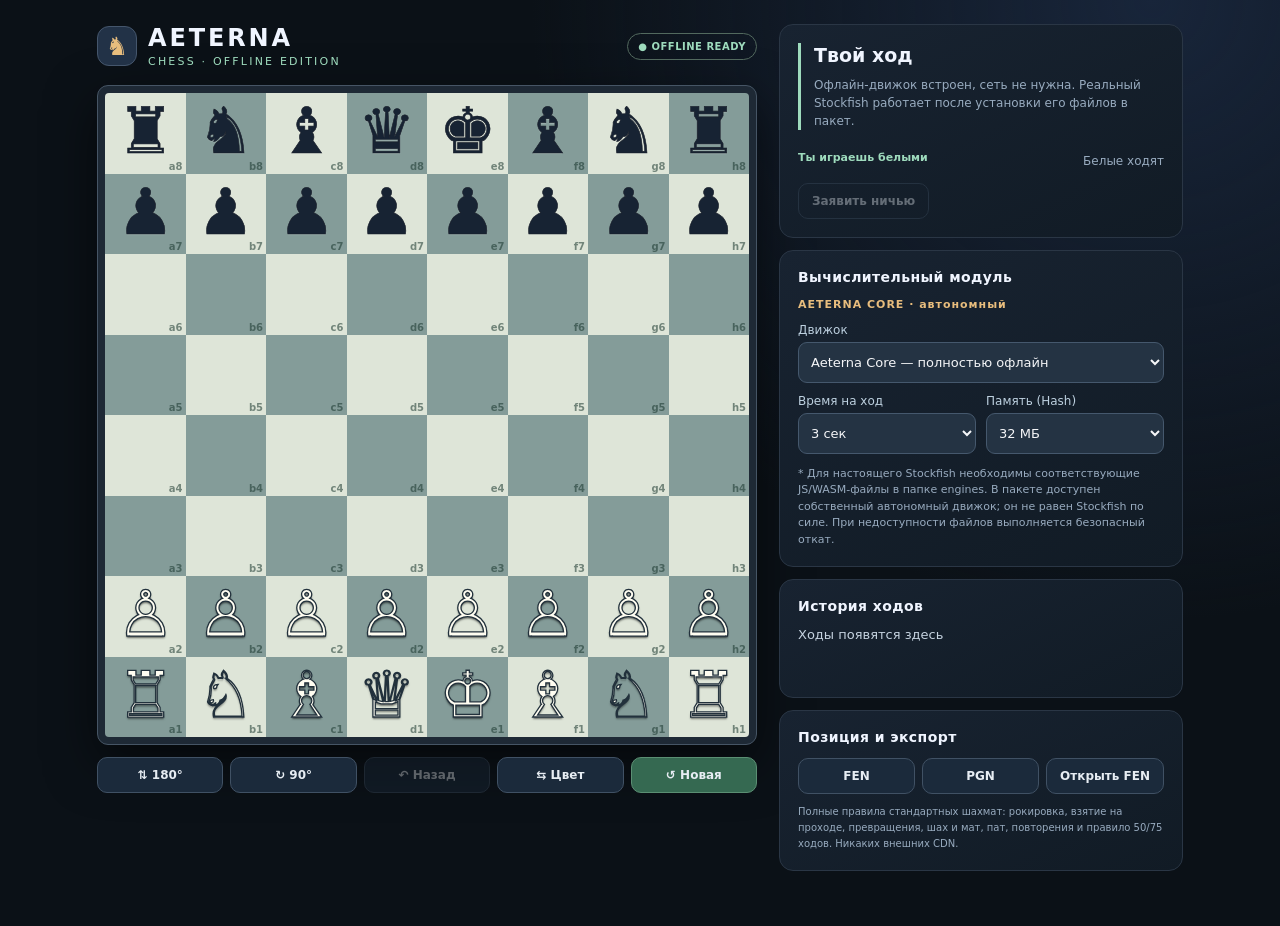
==== chess/index.html @ 008b9100 "Add standalone Aeterna Chess web app for iPhone Safari" ====
<!doctype html><html lang="ru"><head><meta charset="utf-8"><meta name="viewport" content="width=device-width,initial-scale=1,viewport-fit=cover,maximum-scale=1"><meta name="theme-color" content="#0b1117"><title>AETERNA • Offline Chess</title><style>:root{color-scheme:dark;--bg:#0b1117;--panel:#151d27;--line:#2a3645;--text:#f0f5ff;--muted:#98abbf;--accent:#9edbbd;--gold:#e8bd7d}*{box-sizing:border-box}html{background:var(--bg);overscroll-behavior:none}body{font-family:-apple-system,BlinkMacSystemFont,"Segoe UI",Inter,system-ui,sans-serif;margin:0;background:radial-gradient(circle at 90% 0%,#18253a,transparent 42%),var(--bg);min-height:100svh;color:var(--text)}button,select,textarea{font:inherit}button{touch-action:manipulation;cursor:pointer}header{display:flex;align-items:center;justify-content:space-between;gap:16px;margin-bottom:17px}header .brand{display:flex;align-items:center;gap:11px}.logo{width:40px;height:40px;display:grid;place-items:center;background:#223247;border:1px solid #45566c;border-radius:12px;font-size:25px;color:var(--gold)}h1{font-size:24px;letter-spacing:.12em;margin:0;font-weight:850}header p{font-size:11px;letter-spacing:.2em;color:var(--accent);margin:3px 0 0;text-transform:uppercase}.pill{border:1px solid #52695e;color:var(--accent);border-radius:20px;padding:7px 10px;font-size:10px;font-weight:800;letter-spacing:.05em;white-space:nowrap}.layout{max-width:1130px;display:grid;grid-template-columns:minmax(0,660px) minmax(285px,1fr);gap:22px;margin:0 auto;padding:24px 22px 55px}.gameCol{min-width:0}.boardFrame{padding:7px;border:1px solid #465565;background:#1e2935;box-shadow:0 18px 50px #0008;border-radius:11px}.board{display:grid;grid-template-columns:repeat(8,minmax(0,1fr));aspect-ratio:1;width:100%;overflow:hidden;border-radius:4px}.sq{position:relative;min-width:0;min-height:0;border:0;padding:0;display:grid;place-items:center;border-radius:0;cursor:pointer;aspect-ratio:1}.sq.light{background:#dee5d8}.sq.dark{background:#849c99}.sq.last.light{background:#e9d88c}.sq.last.dark{background:#a7a16a}.sq.selected{box-shadow:inset 0 0 0 4px #51ca9d}.sq.check{background:#da6f70}.sq.can-move::before{content:'';position:absolute;width:25%;height:25%;background:#17282160;border-radius:50%;z-index:1}.sq.can-capture::before{content:'';position:absolute;inset:5%;border-radius:50%;box-shadow:inset 0 0 0 6px #ce5d569c;z-index:1}.sq:focus-visible{z-index:3;outline:3px solid #202020;outline-offset:-3px}.piece{font-family:Georgia,'Times New Roman',serif;line-height:1;font-size:clamp(26px,5.7vw,64px);font-weight:normal;transform:translateY(-1px);user-select:none;-webkit-user-select:none;z-index:2}.piece.whitepiece{color:#fffdf1;-webkit-text-stroke:1.3px #22313c;text-shadow:0 2px 2px #0008}.piece.blackpiece{color:#172333;-webkit-text-stroke:.6px #1b202b;text-shadow:0 1px 1px #fff4}.coordinate{position:absolute;bottom:2px;right:3px;font-size:10px;font-weight:750;color:#18352b8c;z-index:3}.toolbar{display:flex;flex-wrap:wrap;gap:7px;margin-top:12px}.button{border:1px solid #405164;border-radius:10px;background:#1b2a3b;color:#e7edf3;padding:10px 13px;font-size:12px;font-weight:700;white-space:nowrap}.button:hover{background:#273a4f}.button:active{transform:scale(.98)}.button:disabled{opacity:.38;cursor:default}.button.primary{background:#356951;border-color:#5b8f73}.button.secondary{background:transparent}.button.warn{border-color:#846a59;color:#ffd6b6}.toolbar .button{flex:1}.sidebar{display:flex;flex-direction:column;gap:12px;min-width:0}.panel{border:1px solid var(--line);border-radius:14px;background:linear-gradient(155deg,#182331,#111b25);padding:18px}.panel h2{font-size:14px;letter-spacing:.03em;margin:0 0 13px}.statusBox{border-left:3px solid var(--accent);padding-left:13px}.status{font-size:19px;font-weight:800;line-height:1.35}.sub{font-size:12px;color:var(--muted);line-height:1.5;margin-top:7px;overflow-wrap:anywhere}.twoline{display:flex;gap:8px;justify-content:space-between;align-items:center;margin-top:15px}.nameBadge{font-size:11px;color:var(--accent);font-weight:750}.label{display:block;font-size:12px;color:#bdd0df;margin:11px 0 5px}select{width:100%;background:#243343;color:#f5f6f8;border:1px solid #45586d;border-radius:9px;padding:11px 8px;font-size:13px}.row{display:grid;grid-template-columns:1fr 1fr;gap:10px}.desc{font-size:11px;color:var(--muted);line-height:1.5;margin:12px 0 0}.history{overflow:auto;max-height:190px;min-height:52px;scrollbar-width:thin;font-size:13px;color:#c6d3e0}.notation{display:grid;grid-template-columns:35px 1fr 1fr;padding:5px 6px;border-bottom:1px solid #ffffff0e;gap:7px}.notation:nth-child(even){background:#ffffff04}.num{color:#8699ae}.subheading{font-size:11px;color:var(--gold);letter-spacing:.09em;font-weight:800;margin:0 0 12px}.fileActions{display:flex;flex-wrap:wrap;gap:7px}.fileActions .button{flex:1}.footnote{margin:10px 0 0;font-size:10px;color:var(--muted);line-height:1.6}.modal[hidden]{display:none!important}.modal{position:fixed;inset:0;z-index:90;background:#050a0ec9;display:grid;place-items:center;padding:20px}.dialog{background:#1b2836;border:1px solid #4e6b80;border-radius:18px;max-width:400px;width:100%;padding:21px;box-shadow:0 20px 100px #0009}.dialog h3{margin:0 0 12px;font-size:18px}.choices{display:grid;grid-template-columns:repeat(4,1fr);gap:9px}.promote{background:#dfe5e1;color:#1d2934;border:0;border-radius:12px;padding:12px 4px;font-size:50px}.dialog textarea{width:100%;height:125px;resize:vertical;border-radius:8px;background:#0d1923;color:#e5f0ef;border:1px solid #506374;padding:10px;font-size:12px}.dialog .button{margin-top:8px}@media(max-width:800px){.layout{display:block;padding:13px max(8px,env(safe-area-inset-right)) 40px}.boardFrame{padding:4px}.sidebar{margin-top:16px}header{padding:6px 4px 0}.piece{font-size:clamp(26px,10vw,56px)}h1{font-size:22px}.panel{padding:15px}.toolbar .button{padding:10px 8px}.coordinate{font-size:8px}.pill{font-size:9px;padding:6px 7px}}@media(max-width:350px){.piece{font-size:34px}.button{font-size:11px}.pill{display:none}}
</style></head><body><main class="layout"><section class="gameCol"><header><div class="brand"><div class="logo">♞</div><div><h1>AETERNA</h1><p>CHESS · OFFLINE EDITION</p></div></div><div class="pill">● OFFLINE READY</div></header><div class="boardFrame"><div id="board" class="board" role="grid" aria-label="Шахматная доска"></div></div><div class="toolbar"><button id="turn" class="button" title="Повернуть на 180°">⇅ 180°</button><button id="turn90" class="button" title="Повернуть на 90°">↻ 90°</button><button id="undo" class="button">↶ Назад</button><button id="switch" class="button">⇆ Цвет</button><button id="newGame" class="button primary">↺ Новая</button></div></section><aside class="sidebar"><div class="panel"><div class="statusBox"><div id="status" class="status">Инициализация…</div><div id="details" class="sub">Подготовка движка</div></div><div class="twoline"><span id="youLabel" class="nameBadge">Ты играешь белыми</span><span id="turnLabel" class="sub">Белые ходят</span></div><div style="margin-top:13px"><button id="claim" class="button secondary" disabled>Заявить ничью</button></div></div><div class="panel"><h2>Вычислительный модуль</h2><div id="engineState" class="subheading">AETERNA CORE · автономный</div><label class="label" for="engineMode">Движок</label><select id="engineMode"><option value="core">Aeterna Core — полностью офлайн</option><option value="lite">Stockfish 19 Lite — локальные файлы*</option><option value="full">Stockfish 19 Full NNUE — файлы*</option></select><div class="row"><div><label class="label" for="time">Время на ход</label><select id="time"><option value="500">0,5 сек</option><option value="1500">1,5 сек</option><option value="3000" selected>3 сек</option><option value="10000">10 сек</option><option value="30000">30 сек</option><option value="60000">60 сек</option><option value="120000">120 сек</option></select></div><div><label class="label" for="hash">Память (Hash)</label><select id="hash"><option value="8">8 МБ</option><option value="16">16 МБ</option><option value="32" selected>32 МБ</option><option value="64">64 МБ</option><option value="128">128 МБ</option></select></div></div><p class="desc">* Для настоящего Stockfish необходимы соответствующие JS/WASM-файлы в папке engines. В пакете доступен собственный автономный движок; он не равен Stockfish по силе. При недоступности файлов выполняется безопасный откат.</p></div><div class="panel"><h2>История ходов</h2><div class="history" id="history" aria-live="polite">Ходы появятся здесь</div></div><div class="panel"><h2>Позиция и экспорт</h2><div class="fileActions"><button id="fenBtn" class="button">FEN</button><button id="pgnBtn" class="button">PGN</button><button id="importFen" class="button">Открыть FEN</button></div><p class="footnote">Полные правила стандартных шахмат: рокировка, взятие на проходе, превращения, шах и мат, пат, повторения и правило 50/75 ходов. Никаких внешних CDN.</p></div></aside></main><div id="promotionModal" class="modal" hidden><div class="dialog"><h3>Превращение пешки</h3><div class="choices" id="promotionChoices"></div></div></div><div id="exportModal" class="modal" hidden><div class="dialog"><h3 id="exportTitle">Экспорт</h3><textarea id="exportText" spellcheck="false"></textarea><div class="fileActions"><button id="copyBtn" class="button primary">Скопировать</button><button id="exportClose" class="button">Закрыть</button></div></div></div><script>/* Aeterna Chess — self-contained standard chess rules (0x88 board).
 * Original application code. All square indices and UCI moves are deterministic.
 */
function ChessCoreFactory(){
'use strict';
const files='abcdefgh',back='rnbqkbnr';
const dirs={n:[-33,-31,-18,-14,14,18,31,33],b:[-17,-15,15,17],r:[-16,-1,1,16],q:[-17,-16,-15,-1,1,15,16,17],k:[-17,-16,-15,-1,1,15,16,17]};
const valid=i=>i>=0&&i<128&&!(i&0x88);
const side=p=>!p||p==='.'?0:p===p.toUpperCase()?1:-1;
const square=i=>files[i&7]+(8-(i>>4));
const index=x=>!x||x==='-'?-1:files.indexOf(x[0])+(8-Number(x[1]))*16;
const moveUci=m=>square(m[0])+square(m[1])+(m[2]||'');
function initial(){let b=Array(128).fill('.');for(let i=0;i<8;i++){b[i]=back[i];b[16+i]='p';b[96+i]='P';b[112+i]=back[i].toUpperCase();}return{b,t:1,c:15,ep:-1,half:0,full:1};}
function fromFen(fen){const words=fen.trim().split(/\s+/);if(words.length<4)throw Error('Неполная FEN');const rows=words[0].split('/');if(rows.length!==8)throw Error('FEN: нужно 8 горизонталей');const b=Array(128).fill('.');for(let r=0;r<8;r++){let f=0;for(const ch of rows[r]){if(/^[1-8]$/.test(ch))f+=Number(ch);else if(/^[prnbqkPRNBQK]$/.test(ch)&&f<8)b[r*16+f++]=ch;else throw Error('Некорректная FEN');}if(f!==8)throw Error('Неверная ширина строки FEN');}if(b.filter(p=>p==='K').length!==1||b.filter(p=>p==='k').length!==1)throw Error('FEN: требуется по одному королю');let c=0;if(words[2].includes('K'))c|=1;if(words[2].includes('Q'))c|=2;if(words[2].includes('k'))c|=4;if(words[2].includes('q'))c|=8;const ep=index(words[3]);if(words[3]!=='-'&&!valid(ep))throw Error('FEN: поле взятия на проходе');return{b,t:words[1]==='w'?1:words[1]==='b'?-1:(()=>{throw Error('FEN: цвет хода')})(),c,ep,half:Number(words[4]||0),full:Number(words[5]||1)};}
function fen(s){let a=[];for(let r=0;r<8;r++){let row='',n=0;for(let f=0;f<8;f++){let p=s.b[r*16+f];if(p==='.')n++;else{if(n)row+=n;n=0;row+=p;}}if(n)row+=n;a.push(row);}return a.join('/')+' '+(s.t===1?'w':'b')+' '+((s.c&1?'K':'')+(s.c&2?'Q':'')+(s.c&4?'k':'')+(s.c&8?'q':'')||'-')+' '+(s.ep===-1?'-':square(s.ep))+' '+s.half+' '+s.full;}
function attacked(s,t,by){if(!valid(t))return false;for(let f=0;f<128;f++){if(!valid(f)||side(s.b[f])!==by)continue;const p=s.b[f].toLowerCase();if(p==='p'){if(t===f-16*by-1||t===f-16*by+1)return true;continue;}for(const d of dirs[p])for(let x=f+d;valid(x);x+=d){if(x===t)return true;if(s.b[x]!=='.'||p==='n'||p==='k')break;}}return false;}
function inCheck(s,c=s.t){return attacked(s,s.b.indexOf(c===1?'K':'k'),-c);}
function apply(s,m){const [f,t,prom,flag]=m,b=s.b.slice(),p=b[f],victim=b[t];let c=s.c;b[f]='.';b[t]=prom?(s.t===1?prom.toUpperCase():prom):p;if(flag==='ep')b[t+16*s.t]='.';if(flag==='castle'){const rf=t>f?f+3:f-4,rt=t>f?f+1:f-1;b[rt]=b[rf];b[rf]='.';}if(p==='K')c&=~3;if(p==='k')c&=~12;const rights={119:1,112:2,7:4,0:8};if(p.toLowerCase()==='r')c&=~(rights[f]||0);if(victim.toLowerCase()==='r')c&=~(rights[t]||0);return{b,t:-s.t,c,ep:p.toLowerCase()==='p'&&Math.abs(t-f)===32?(t+f)/2:-1,half:p.toLowerCase()==='p'||victim!=='.'||flag==='ep'?0:s.half+1,full:s.full+(s.t===-1?1:0)};}
function pseudo(s,tacticalOnly=false){let a=[];for(let f=0;f<128;f++){if(!valid(f)||side(s.b[f])!==s.t)continue;const p=s.b[f].toLowerCase();const add=(t,flag='')=>{if(s.b[t].toLowerCase()==='k')return;if(p==='p'&&(t>>4===0||t>>4===7)){for(const pro of ['q','r','b','n'])a.push([f,t,pro,flag]);}else a.push([f,t,'',flag]);};if(p==='p'){let t=f-16*s.t;if(valid(t)&&s.b[t]==='.'){if(!tacticalOnly||t>>4===0||t>>4===7)add(t);let u=t-16*s.t;if(!tacticalOnly&&(f>>4)===(s.t===1?6:1)&&s.b[u]==='.')add(u);}for(let d of [-1,1]){let u=t+d;if(!valid(u))continue;if(side(s.b[u])===-s.t)add(u);else if(u===s.ep&&s.b[u]==='.'&&s.b[u+16*s.t]===(s.t===1?'p':'P'))add(u,'ep');}}else{for(const d of dirs[p])for(let t=f+d;valid(t);t+=d){if(side(s.b[t])===s.t)break;if(!tacticalOnly||s.b[t]!=='.')add(t);if(s.b[t]!=='.'||p==='n'||p==='k')break;}if(!tacticalOnly&&p==='k'){let home=s.t===1?116:4,rook=s.t===1?'R':'r',bits=s.t===1?[1,2]:[4,8];if(f===home&&!inCheck(s)){if((s.c&bits[0])&&s.b[f+3]===rook&&s.b[f+1]==='.'&&s.b[f+2]==='.'&&!attacked(s,f+1,-s.t)&&!attacked(s,f+2,-s.t))add(f+2,'castle');if((s.c&bits[1])&&s.b[f-4]===rook&&s.b[f-1]==='.'&&s.b[f-2]==='.'&&s.b[f-3]==='.'&&!attacked(s,f-1,-s.t)&&!attacked(s,f-2,-s.t))add(f-2,'castle');}}}}return a;}
function legal(s,tacticalOnly=false){return pseudo(s,tacticalOnly).filter(m=>!inCheck(apply(s,m),s.t));}
function san(s,m){const[f,t,prom,flag]=m,p=s.b[f].toUpperCase(),capture=s.b[t]!=='.'||flag==='ep';let str='';if(flag==='castle')str=t>f?'O-O':'O-O-O';else{if(p!=='P'){str=p;const other=legal(s).filter(x=>x[0]!==f&&x[1]===t&&s.b[x[0]]===s.b[f]);if(other.length)str+=!other.some(x=>(x[0]&7)===(f&7))?square(f)[0]:!other.some(x=>(x[0]>>4)===(f>>4))?square(f)[1]:square(f);}else if(capture)str=square(f)[0];str+=(capture?'x':'')+square(t)+(prom?'='+prom.toUpperCase():'');}const ns=apply(s,m);return str+(inCheck(ns)?legal(ns).length?'+':'#':'');}
// Repetition equality: en passant matters only when a legal capture is possible.
function key(s){let ep='-';if(valid(s.ep)){const origin=s.ep+16*s.t;for(const delta of [-1,1]){let f=origin+delta;if(valid(f)&&s.b[f]===(s.t===1?'P':'p')){let m=[f,s.ep,'','ep'];if(!inCheck(apply(s,m),s.t)){ep=square(s.ep);break;}}}}return s.b.join('')+'|'+s.t+'|'+s.c+'|'+ep;}
function dead(s){const non=[];for(let i=0;i<128;i++){if(!valid(i))continue;let p=s.b[i];if(p!=='.'&&p.toLowerCase()!=='k')non.push([p.toLowerCase(),i]);}if(non.length===0)return true;if(non.length===1&&('bn').includes(non[0][0]))return true;return non.length>0&&non.every(x=>x[0]==='b')&&non.every(x=>((x[1]&7)+(x[1]>>4))%2===((non[0][1]&7)+(non[0][1]>>4))%2);}
function outcome(s,history){let moves=legal(s);if(!moves.length)return{finished:true,reason:inCheck(s)?'checkmate':'stalemate',winner:inCheck(s)?-s.t:0};if(dead(s))return{finished:true,reason:'dead',winner:0};if(s.half>=150)return{finished:true,reason:'75move',winner:0};let count=0,st=key(s);for(const h of history||[s])if(key(h)===st)count++;if(count>=5)return{finished:true,reason:'fivefold',winner:0};return{finished:false,claim50:s.half>=100,claim3:count>=3};}
return{valid,side,square,index,moveUci,initial,fromFen,fen,attacked,inCheck,apply,pseudo,legal,san,key,dead,outcome};
}

/* Aeterna Core — independent offline fallback engine. It is NOT Stockfish.
 * Iterative deepening, PVS alpha-beta, transposition cache, MVV/LVA, history, killers,
 * null-move pruning, quiescence, tapered piece-square scoring, repetition draw detection.
 */
function SearchFactory(C){
'use strict';
const VAL={p:100,n:325,b:335,r:510,q:995,k:0};
const PS={
 p:[0,0,0,0,0,0,0,0,12,18,20,-7,-7,20,18,12,8,1,-5,6,6,-5,1,8,0,0,0,20,20,0,0,0,3,4,12,24,24,12,4,3,6,12,16,24,24,16,12,6,18,26,30,34,34,30,26,18,0,0,0,0,0,0,0,0],
 n:[-55,-40,-25,-25,-25,-25,-40,-55,-35,-15,0,0,0,0,-15,-35,-30,0,12,16,16,12,0,-30,-25,4,18,25,25,18,4,-25,-25,4,18,25,25,18,4,-25,-30,0,12,16,16,12,0,-30,-40,-15,0,0,0,0,-15,-40,-55,-40,-25,-25,-25,-25,-40,-55],
 b:[-25,-15,-15,-15,-15,-15,-15,-25,-15,5,0,0,0,0,5,-15,-15,0,8,14,14,8,0,-15,-15,5,10,15,15,10,5,-15,-15,3,10,15,15,10,3,-15,-15,4,10,12,12,10,4,-15,-15,8,2,0,0,2,8,-15,-25,-15,-15,-15,-15,-15,-15,-25],
 r:[0,0,0,4,4,0,0,0,-5,0,0,0,0,0,0,-5,-5,0,0,0,0,0,0,-5,-5,0,0,0,0,0,0,-5,-5,0,0,0,0,0,0,-5,-5,0,0,0,0,0,0,-5,10,15,15,15,15,15,15,10,0,0,0,5,5,0,0,0],
 q:[-25,-15,-15,-7,-7,-15,-15,-25,-15,0,0,0,0,0,0,-15,-15,0,5,5,5,5,0,-15,-7,0,5,7,7,5,0,-7,-5,0,5,7,7,5,0,-5,-15,5,5,5,5,5,0,-15,-15,0,5,0,0,0,0,-15,-25,-15,-15,-7,-7,-15,-15,-25],
 k:[20,30,10,0,0,10,30,20,20,20,0,0,0,0,20,20,-10,-20,-20,-20,-20,-20,-20,-10,-20,-30,-30,-40,-40,-30,-30,-20,-30,-40,-40,-50,-50,-40,-40,-30,-30,-40,-40,-50,-50,-40,-40,-30,-30,-40,-40,-50,-50,-40,-40,-30,-30,-40,-40,-50,-50,-40,-40,-30]};
const MAX=32000,MATE=30000;
const tt=new Map(),killers=Array.from({length:100},()=>['','']),hist=new Map();
let limitMs=2000,start=0,nodes=0,stopped=false,hashMax=32768,stopSignal=()=>false,rootBest=null;
const now=()=>performance.now();
function evalPos(s){let val=0,whiteB=0,blackB=0,allP=0,pieces=[];for(let i=0;i<128;i++){if(!C.valid(i))continue;let p=s.b[i];if(p==='. '||p==='.')continue;const type=p.toLowerCase(),sign=C.side(p),rr=i>>4,ff=i&7;const index=(sign===1?rr:7-rr)*8+ff;const v=VAL[type]+PS[type][index];val+=sign*v;if(type==='b'){if(sign===1)whiteB++;else blackB++;}if(type==='p')allP++;pieces.push([type,sign,rr,ff]);}if(whiteB>=2)val+=35;if(blackB>=2)val-=35;
// Endgame king centralization as major material vanishes.
if(pieces.filter(x=>x[0]==='q').length===0){for(let i=0;i<128;i++){if(!C.valid(i))continue;const p=s.b[i];if(p.toLowerCase()==='k'){const sign=C.side(p),r=i>>4,f=i&7;val+=sign*(30-Math.abs(r-3.5)*9-Math.abs(f-3.5)*9);}}}
return s.t*val+10;}
function ttKey(s){return C.key(s);}
function checkTime(){nodes++;if((nodes&255)===0&&(stopped||stopSignal()||now()-start>limitMs))throw new Error('TIME');}
function order(s,m,ttMove,ply){let piece=s.b[m[0]],victim=s.b[m[1]];const uci=C.moveUci(m);if(uci===ttMove)return 4000000;if(m[3]==='ep')victim='p';if(victim!=='.')return 2000000+10*(VAL[victim.toLowerCase()]||100)-VAL[piece.toLowerCase()];if(m[2])return 1900000+VAL[m[2]];if(killers[ply]&&killers[ply][0]===uci)return 900000;if(killers[ply]&&killers[ply][1]===uci)return 850000;return hist.get(piece+uci)||0;}
function quiesce(s,alpha,beta,ply,seen){checkTime();if(ply>55)return evalPos(s);let inC=C.inCheck(s),stand=evalPos(s);if(!inC){if(stand>=beta)return beta;if(stand>alpha)alpha=stand;}
if(s.half>=100)return 0;const ls=C.legal(s,!inC);if(inC&&!ls.length)return -MATE+ply;
ls.sort((a,b)=>order(s,b,'',ply)-order(s,a,'',ply));let count=0;for(const m of ls){if(!inC&&s.b[m[1]]==='.'&&!m[2]&&m[3]!=='ep')continue;if(!inC&&stand+VAL[s.b[m[1]].toLowerCase()] + 240<alpha&&!m[2])continue;const ns=C.apply(s,m);const key=ttKey(ns);if(seen.has(key))continue;seen.add(key);let v=-quiesce(ns,-beta,-alpha,ply+1,seen);seen.delete(key);count++;if(v>=beta)return beta;if(v>alpha)alpha=v;}return alpha;}
function negamax(s,depth,alpha,beta,ply,allowNull,seen){checkTime();if(ply>=62)return evalPos(s);if(s.half>=100)return 0;const key=ttKey(s);if(ply>0&&seen.has(key))return 0;const check=C.inCheck(s);if(depth<=0&&!check)return quiesce(s,alpha,beta,ply,seen);if(depth<=0&&check)depth=1;
const origAlpha=alpha,ent=tt.get(key);if(ent&&ent.depth>=depth&&ply!==0){const v=ent.score;if(ent.flag===0||ent.flag===1&&v>=beta||ent.flag===-1&&v<=alpha)return v;}
if(allowNull&&depth>=3&&!check&&ply>0){const mat=s.b.some(p=>C.side(p)===s.t&&'QRBNqrbn'.includes(p));if(mat){const nul={b:s.b,t:-s.t,c:s.c,ep:-1,half:s.half+1,full:s.full};const score=-negamax(nul,depth-1-2,-beta,-beta+1,ply+1,false,seen);if(score>=beta)return score;}}
let moves=C.legal(s);if(!moves.length)return check?-MATE+ply:0;const hashMove=ent?.best||'';moves.sort((a,b)=>order(s,b,hashMove,ply)-order(s,a,hashMove,ply));let best=-MAX,bestMove='',i=0;seen.add(key);for(const m of moves){i++;const next=C.apply(s,m),a=alpha,uci=C.moveUci(m);let score;
if(i===1)score=-negamax(next,depth-1,-beta,-alpha,ply+1,true,seen);
else{
let red=depth>=4&&i>4&&!check&&!m[2]&&s.b[m[1]]==='.'?1:0;
score=-negamax(next,depth-1-red,-alpha-1,-alpha,ply+1,true,seen);
if(score>alpha&&red)score=-negamax(next,depth-1,-alpha-1,-alpha,ply+1,true,seen);
if(score>alpha&&score<beta)score=-negamax(next,depth-1,-beta,-alpha,ply+1,true,seen);
}
if(score>best){best=score;bestMove=uci;}if(score>alpha)alpha=score;if(alpha>=beta){if(s.b[m[1]]==='.'&&m[3]!=='ep'){const k=killers[ply];if(k&&k[0]!==uci){k[1]=k[0];k[0]=uci;}const h=s.b[m[0]]+uci;hist.set(h,(hist.get(h)||0)+depth*depth);}break;}}
seen.delete(key);if(tt.size>=hashMax){tt.clear();}tt.set(key,{depth,score:best,flag:best<=origAlpha?-1:best>=beta?1:0,best:bestMove});return best;
}
function search(s,budget,info,shouldStop=()=>false){limitMs=Math.max(100,Math.min(120000,Number(budget)||2000));start=now();nodes=0;stopped=false;stopSignal=shouldStop;rootBest=null;const rootMoves=C.legal(s);if(!rootMoves.length)return{move:null,score:0,depth:0,nodes:0};if(rootMoves.length===1)return{move:C.moveUci(rootMoves[0]),score:0,depth:1,nodes:0};let best=C.moveUci(rootMoves[0]),bestScore=0,completedDepth=0;const seen=new Set();for(let d=1;d<=35;d++){let ordered=rootMoves.slice();ordered.sort((a,b)=>order(s,b,best,0)-order(s,a,best,0));let cur=-MAX,curBest=best,completed=true;
try{let a=-MAX;for(const m of ordered){checkTime();const ns=C.apply(s,m);const value=-negamax(ns,d-1,-MAX,-a,1,true,seen);if(value>cur){cur=value;curBest=C.moveUci(m);}if(value>a)a=value;}}catch(e){if(e.message==='TIME')completed=false;else throw e;}
if(!completed)break;best=curBest;bestScore=cur;completedDepth=d;const elapsed=Math.max(1,now()-start);info?.({depth:d,nodes,elapsed,score:bestScore,move:best,nps:Math.floor(nodes*1000/elapsed)});if(Math.abs(cur)>MATE-200)break;if(elapsed>limitMs*.52&&d>=2)break;
}
return{move:best,score:bestScore,depth:completedDepth,nodes,elapsed:now()-start};}
function configureHash(mb){hashMax=Math.max(2048,Math.min(250000,Math.round(Number(mb)*1024)));tt.clear();}
function stop(){stopped=true;}
return{search,configureHash,stop};
}

(function(){
'use strict';
const $=id=>document.getElementById(id),C=ChessCoreFactory();
const symbols={K:'♔',Q:'♕',R:'♖',B:'♗',N:'♘',P:'♙',k:'♚',q:'♛',r:'♜',b:'♝',n:'♞',p:'♟'};
const labels={k:'король',q:'ферзь',r:'ладья',b:'слон',n:'конь',p:'пешка'};
const workerCode=`${ChessCoreFactory.toString()}\n${SearchFactory.toString()}\nconst chess=ChessCoreFactory();const engine=SearchFactory(chess);onmessage=(event)=>{const x=event.data;if(x.cmd==='init'){engine.configureHash(x.hash||32);postMessage({type:'ready'});}else if(x.cmd==='hash'){engine.configureHash(x.hash||32);}else if(x.cmd==='go'){try{const result=engine.search(chess.fromFen(x.fen),x.time,(info)=>postMessage({type:'info',id:x.id,info}));postMessage({type:'best',id:x.id,...result});}catch(e){postMessage({type:'error',id:x.id,message:String(e.message||e)})}}};`;
let history=[C.initial()],notes=[],last=null,sel=-1,promotion=null,rotation=0,human=1,worker=null,mode='core',ready=false,busy=false,task=0,loading=false,thinkingInfo='',claimed=false,engineTimeout=null,engineUrl='';
const s=()=>history[history.length-1];
function uiState(){return{human,rotation,engine:$('engineMode').value,time:$('time').value,hash:$('hash').value};}
function save(){try{localStorage.setItem('aeterna-settings',JSON.stringify(uiState()));}catch(e){}}
function restore(){try{let v=JSON.parse(localStorage.getItem('aeterna-settings')||'{}');if(v.human===-1)human=-1;if(Number.isInteger(v.rotation))rotation=((v.rotation%4)+4)%4;for(const [k,id] of [['engine','engineMode'],['time','time'],['hash','hash']])if(v[k]&&[...$(id).options].some(o=>o.value===String(v[k])))$(id).value=v[k];}catch(e){}}
function displaySquare(k){let row=Math.floor(k/8),file=k%8;if(rotation===0)return row*16+file;if(rotation===1)return(7-file)*16+row;if(rotation===2)return(7-row)*16+7-file;return file*16+7-row;}
function endInfo(){return claimed?{finished:true,reason:'claimed',winner:0}:C.outcome(s(),history);}
function status(){const over=endInfo();if(over.finished){const reason={checkmate:over.winner===human?'Мат! Ты победил.':'Мат! Победил движок.',stalemate:'Пат — ничья.',dead:'Ничья: недостаточно материала.','75move':'Ничья: правило 75 ходов.',fivefold:'Ничья: пять повторений.',claimed:'Ничья заявлена.'};return reason[over.reason]||'Партия окончена.';}if(loading)return'Запуск шахматного ядра…';if(busy)return 'Движок думает…';if(!ready)return 'Подключение движка…';return s().t===human?'Твой ход'+(C.inCheck(s())?' — шах!':''):'Ход компьютера';}
function draw(){const pos=s(),legal=C.legal(pos),targets=legal.filter(m=>m[0]===sel).map(m=>m[1]);const grid=$('board');grid.replaceChildren();const over=endInfo();for(let k=0;k<64;k++){const i=displaySquare(k),p=pos.b[i],btn=document.createElement('button');btn.type='button';btn.className='sq '+(((i>>4)+(i&7))%2?'dark':'light');if(last&&(last[0]===i||last[1]===i))btn.classList.add('last');if(sel===i)btn.classList.add('selected');if(targets.includes(i))btn.classList.add(pos.b[i]==='.'?'can-move':'can-capture');if(p.toLowerCase()==='k'&&C.side(p)===pos.t&&C.inCheck(pos))btn.classList.add('check');btn.setAttribute('aria-label',C.square(i)+' '+(p==='.'?'пусто':(C.side(p)===1?'белый ':'чёрный ')+labels[p.toLowerCase()]));const piece=document.createElement('span');piece.className='piece '+(C.side(p)===1?'whitepiece':'blackpiece');piece.textContent=symbols[p]||'';btn.append(piece);const label=document.createElement('span');label.className='coordinate';label.textContent=C.square(i);btn.append(label);btn.onclick=()=>clickSquare(i);grid.append(btn);}
$('status').textContent=status();$('turnLabel').textContent=(pos.t===1?'Белые':'Чёрные')+' ходят';$('youLabel').textContent=human===1?'Ты играешь белыми':'Ты играешь чёрными';$('engineState').textContent=mode==='core'?'AETERNA CORE · автономный':mode==='full'?'Stockfish 19 · Full NNUE':'Stockfish 19 · Lite NNUE';$('details').textContent=thinkingInfo|| (mode==='core'?'Офлайн-движок встроен, сеть не нужна. Реальный Stockfish работает после установки его файлов в пакет.':'Движок загружен из локальных файлов.');
$('claim').disabled=over.finished||(!over.claim3&&!over.claim50);$('claim').title=over.claim3?'Заявить ничью по тройному повторению':over.claim50?'Заявить ничью по правилу 50 ходов':'Для заявления ничьей пока нет оснований';
$('undo').disabled=history.length<2;$('promotionModal').hidden=!promotion;
const list=$('history');list.replaceChildren();let first=history[0];let nidx=0;const initialBlack=first.t===-1;if(initialBlack&&notes.length){let el=document.createElement('div');el.className='notation';for(const t of [first.full+'…','',notes[0]]){let sp=document.createElement('span');sp.textContent=t;el.append(sp);}list.append(el);nidx=1;}for(let n=nidx;n<notes.length;n+=2){let el=document.createElement('div');el.className='notation';const num=document.createElement('span');num.className='num';num.textContent=(first.full+Math.floor((n+(initialBlack?1:0))/2))+'.';const white=document.createElement('span');white.textContent=notes[n]||'';const black=document.createElement('span');black.textContent=notes[n+1]||'';el.append(num,white,black);list.append(el);}if(notes.length===0)list.textContent='Ходы появятся здесь';else list.scrollTop=list.scrollHeight;
if(promotion){const choices=$('promotionChoices');choices.replaceChildren();for(const m of promotion){const b=document.createElement('button');b.className='promote';b.textContent=symbols[human===1?m[2].toUpperCase():m[2]];b.setAttribute('aria-label','Превратить в '+labels[m[2]]);b.onclick=()=>humanMove(m);choices.append(b);}}
}
function addMove(m){notes.push(C.san(s(),m));history.push(C.apply(s(),m));last=m;sel=-1;promotion=null;claimed=false;}
function clickSquare(i){if(!ready||busy||loading||promotion||endInfo().finished||s().t!==human)return;let moves=C.legal(s());if(C.side(s().b[i])===human){sel=sel===i?-1:i;draw();return;}let opts=moves.filter(x=>x[0]===sel&&x[1]===i);if(opts.length>1){promotion=opts;draw();return;}if(opts.length===1){humanMove(opts[0]);return;}sel=-1;draw();}
function humanMove(m){addMove(m);draw();if(!endInfo().finished)runEngine();}
function applyReply(uci){if(engineTimeout){clearTimeout(engineTimeout);engineTimeout=null;}const m=C.legal(s()).find(x=>C.moveUci(x)===uci);if(!m){busy=false;thinkingInfo='Движок вернул некорректный ход: '+uci;draw();return;}addMove(m);busy=false;thinkingInfo='';draw();}
function terminate(){if(engineTimeout){clearTimeout(engineTimeout);engineTimeout=null;}if(worker){try{worker.terminate();}catch(e){}}worker=null;ready=false;loading=false;busy=false;task++;}
function createCore(){mode='core';const blob=new Blob([workerCode],{type:'text/javascript'}),url=URL.createObjectURL(blob);try{worker=new Worker(url);URL.revokeObjectURL(url);worker.onmessage=e=>{let x=e.data;if(x.type==='ready'){if(engineTimeout){clearTimeout(engineTimeout);engineTimeout=null;}ready=true;loading=false;thinkingInfo='';draw();if(s().t!==human&&!endInfo().finished)runEngine();}else if(x.id===task&&x.type==='info'){thinkingInfo='Глубина '+x.info.depth+' · '+x.info.nodes.toLocaleString('ru-RU')+' узлов · '+Math.round(x.info.nps).toLocaleString('ru-RU')+' узл/с · '+(x.info.score/100).toFixed(2);$('details').textContent=thinkingInfo;}else if(x.id===task&&x.type==='best'){busy=false;applyReply(x.move);}else if(x.id===task&&x.type==='error'){busy=false;thinkingInfo=x.message;draw();}};worker.onerror=e=>{if(mode!=='core')return;console.warn('Worker blocked, switching to UI-thread fallback',e);terminate();startMainThread();};worker.postMessage({cmd:'init',hash:Number($('hash').value)});engineTimeout=setTimeout(()=>{if(loading&&mode==='core'&&!ready){terminate();startMainThread();}},6000);}catch(e){URL.revokeObjectURL(url);startMainThread();}}
let mainEngine=null,mainThread=false;
function startMainThread(){mainThread=true;mode='core';worker=null;mainEngine=SearchFactory(C);mainEngine.configureHash(Math.min(16,Number($('hash').value)));ready=true;loading=false;thinkingInfo='Локальный режим iPhone: движок работает без Worker и интернета (до 0,4 с на ход).';draw();if(s().t!==human&&!endInfo().finished)runEngine();}
function localStockfish(kind){const names={full:'stockfish-19-single',lite:'stockfish-19-lite-single'};const stem=names[kind];mode=kind;engineUrl='./engines/'+stem+'.js';try{worker=new Worker(engineUrl);worker.onerror=()=>{console.warn('Stockfish files absent/inaccessible; offline fallback');terminate();$('engineMode').value='core';save();loading=true;thinkingInfo='Локальный Stockfish недоступен — активирован резервный автономный движок.';createCore();};worker.onmessage=e=>{const line=String(e.data);if(line.includes('uciok')){worker.postMessage('setoption name UCI_LimitStrength value false');worker.postMessage('setoption name Skill Level value 20');worker.postMessage('setoption name Hash value '+$('hash').value);worker.postMessage('isready');}else if(line.includes('readyok')){if(engineTimeout){clearTimeout(engineTimeout);engineTimeout=null;}ready=true;loading=false;thinkingInfo='';draw();if(s().t!==human&&!endInfo().finished)runEngine();}else if(line.startsWith('info')&&busy){const depth=line.match(/\bdepth (\d+)/),nodes=line.match(/\bnodes (\d+)/),score=line.match(/\bscore cp (-?\d+)/);if(depth){thinkingInfo='Глубина '+depth[1]+' · '+(nodes?Number(nodes[1]).toLocaleString('ru-RU')+' узлов':'')+(score?' · '+(Number(score[1])/100).toFixed(2):'');$('details').textContent=thinkingInfo;}}else if(line.includes('bestmove')&&busy){const match=line.match(/\bbestmove\s+([a-h][1-8][a-h][1-8][qrbn]?)/);if(match)applyReply(match[1]);}};worker.postMessage('uci');engineTimeout=setTimeout(()=>{if(loading&&!ready){terminate();$('engineMode').value='core';save();loading=true;thinkingInfo='Stockfish не ответил за 15 секунд. Перешёл на встроенный офлайн-движок.';createCore();}},15000);}catch(e){terminate();$('engineMode').value='core';save();loading=true;createCore();}}
function initEngine(){terminate();mainThread=false;mainEngine=null;loading=true;thinkingInfo='';draw();save();const kind=$('engineMode').value;if(location.protocol==='file:'){if(kind!=='core'){$('engineMode').value='core';save();}try{startMainThread();}catch(e){loading=false;ready=false;thinkingInfo='Ошибка запуска: '+String(e.message||e);draw();}return;}if(kind==='core')createCore();else localStockfish(kind);}
function runEngine(){if(endInfo().finished||s().t===human||!ready||busy)return;busy=true;const id=++task;const time=Number($('time').value),position=C.fen(s());thinkingInfo='Анализ позиции…';draw();if(engineTimeout)clearTimeout(engineTimeout);engineTimeout=setTimeout(()=>{if(id!==task||!busy)return;console.warn('Analysis timeout — resetting engine');busy=false;terminate();$('engineMode').value='core';save();thinkingInfo='Время ожидания превышено. Движок автоматически перезапущен.';loading=true;createCore();},time+6000);if(mainThread){setTimeout(()=>{if(id!==task)return;try{const r=mainEngine.search(C.fromFen(position),Math.min(time,400),x=>{thinkingInfo='Глубина '+x.depth+' · оценка '+(x.score/100).toFixed(2);});if(id===task)applyReply(r.move);}catch(e){busy=false;thinkingInfo=String(e);draw();}},40);}else if(mode==='core')worker.postMessage({cmd:'go',id,fen:position,time});else{worker.postMessage('position fen '+position);worker.postMessage('go movetime '+time);}}
function restart(options={}){terminate();history=[options.fen?C.fromFen(options.fen):C.initial()];notes=[];claimed=false;last=null;sel=-1;promotion=null;thinkingInfo='';initEngine();}
function undo(){if(history.length<2)return;const n=Math.min(history.length-1,s().t===human?2:1);history.splice(-n);notes.splice(-n);if(s().t!==human&&history.length>1){history.pop();notes.pop();}sel=-1;last=null;promotion=null;claimed=false;restartFromHistory();}
function restartFromHistory(){terminate();initEngine();}
function pgn(){const first=history[0],orig=C.fen(first),custom=orig!==C.fen(C.initial()),end=endInfo(),result=!end.finished?'*':end.winner===1?'1-0':end.winner===-1?'0-1':'1/2-1/2';let p='[Event "Aeterna Chess Offline"]\n[Site "Local iPhone"]\n[White "'+(human===1?'Human':mode==='core'?'Aeterna Core':'Stockfish 19')+'"]\n[Black "'+(human===-1?'Human':mode==='core'?'Aeterna Core':'Stockfish 19')+'"]\n[Result "'+result+'"]\n'+(custom?'[SetUp "1"]\n[FEN "'+orig+'"]\n':'')+'\n';let n=0,full=first.full;if(first.t===-1&&notes.length){p+=full+'... '+notes[0]+' ';full++;n=1;}for(;n<notes.length;n+=2){p+=full+'. '+notes[n]+' '+(notes[n+1]||'')+' ';full++;}return p+result;}
function output(text,title){const v=$('exportText');$('exportTitle').textContent=title;v.value=text;$('exportModal').hidden=false;v.select();}
$('turn').onclick=()=>{rotation=(rotation+2)%4;save();draw();};$('turn90').onclick=()=>{rotation=(rotation+1)%4;save();draw();};$('switch').onclick=()=>{human=-human;rotation=human===1?0:2;restart();};$('newGame').onclick=()=>restart();$('undo').onclick=undo;
$('engineMode').onchange=()=>initEngine();$('time').onchange=()=>save();$('hash').onchange=()=>{save();if(mode==='core'&&mainThread&&mainEngine)mainEngine.configureHash(Math.min(16,Number($('hash').value)));else if(mode==='core'&&worker)worker.postMessage({cmd:'hash',hash:Number($('hash').value)});else if(mode!=='core'&&worker)worker.postMessage('setoption name Hash value '+$('hash').value);};
$('claim').onclick=()=>{const x=endInfo();if(x.claim3||x.claim50){claimed=true;terminate();draw();}};
$('fenBtn').onclick=()=>output(C.fen(s()),'FEN позиции');$('pgnBtn').onclick=()=>output(pgn(),'PGN партии');
$('importFen').onclick=()=>{const f=prompt('Вставь FEN позиции');if(!f)return;try{restart({fen:f});}catch(e){alert(e.message);}};
$('exportClose').onclick=()=>$('exportModal').hidden=true;$('exportModal').onclick=e=>{if(e.target.id==='exportModal')$('exportModal').hidden=true;};$('copyBtn').onclick=async()=>{try{await navigator.clipboard.writeText($('exportText').value);$('copyBtn').textContent='Скопировано';setTimeout(()=>$('copyBtn').textContent='Скопировать',1500);}catch(e){$('exportText').select();document.execCommand('copy');}};
restore();if(human===-1&&rotation===0)rotation=2;draw();initEngine();

})();
</script></body></html>
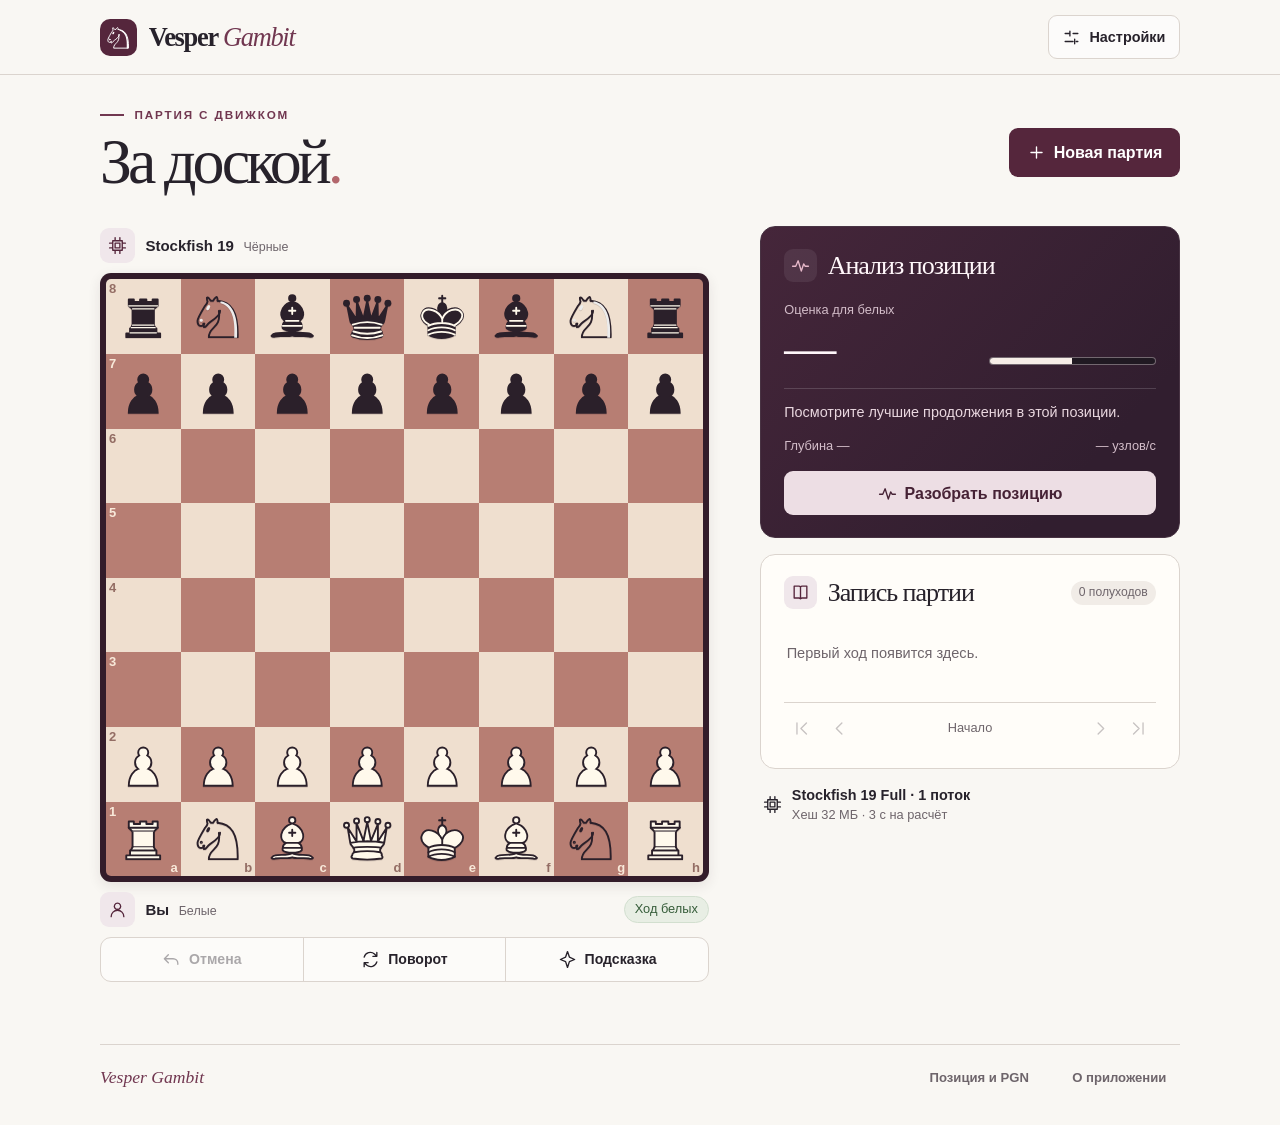
==== commit 85f8ff6a: "Build Vesper Gambit for GitHub Pages" ====
--- a/chess/index.html
+++ b/chess/index.html
@@ -1,128 +1,3808 @@
-<!doctype html><html lang="ru"><head><meta charset="utf-8"><meta name="viewport" content="width=device-width,initial-scale=1,viewport-fit=cover,maximum-scale=1"><meta name="theme-color" content="#0b1117"><title>AETERNA • Offline Chess</title><style>:root{color-scheme:dark;--bg:#0b1117;--panel:#151d27;--line:#2a3645;--text:#f0f5ff;--muted:#98abbf;--accent:#9edbbd;--gold:#e8bd7d}*{box-sizing:border-box}html{background:var(--bg);overscroll-behavior:none}body{font-family:-apple-system,BlinkMacSystemFont,"Segoe UI",Inter,system-ui,sans-serif;margin:0;background:radial-gradient(circle at 90% 0%,#18253a,transparent 42%),var(--bg);min-height:100svh;color:var(--text)}button,select,textarea{font:inherit}button{touch-action:manipulation;cursor:pointer}header{display:flex;align-items:center;justify-content:space-between;gap:16px;margin-bottom:17px}header .brand{display:flex;align-items:center;gap:11px}.logo{width:40px;height:40px;display:grid;place-items:center;background:#223247;border:1px solid #45566c;border-radius:12px;font-size:25px;color:var(--gold)}h1{font-size:24px;letter-spacing:.12em;margin:0;font-weight:850}header p{font-size:11px;letter-spacing:.2em;color:var(--accent);margin:3px 0 0;text-transform:uppercase}.pill{border:1px solid #52695e;color:var(--accent);border-radius:20px;padding:7px 10px;font-size:10px;font-weight:800;letter-spacing:.05em;white-space:nowrap}.layout{max-width:1130px;display:grid;grid-template-columns:minmax(0,660px) minmax(285px,1fr);gap:22px;margin:0 auto;padding:24px 22px 55px}.gameCol{min-width:0}.boardFrame{padding:7px;border:1px solid #465565;background:#1e2935;box-shadow:0 18px 50px #0008;border-radius:11px}.board{display:grid;grid-template-columns:repeat(8,minmax(0,1fr));aspect-ratio:1;width:100%;overflow:hidden;border-radius:4px}.sq{position:relative;min-width:0;min-height:0;border:0;padding:0;display:grid;place-items:center;border-radius:0;cursor:pointer;aspect-ratio:1}.sq.light{background:#dee5d8}.sq.dark{background:#849c99}.sq.last.light{background:#e9d88c}.sq.last.dark{background:#a7a16a}.sq.selected{box-shadow:inset 0 0 0 4px #51ca9d}.sq.check{background:#da6f70}.sq.can-move::before{content:'';position:absolute;width:25%;height:25%;background:#17282160;border-radius:50%;z-index:1}.sq.can-capture::before{content:'';position:absolute;inset:5%;border-radius:50%;box-shadow:inset 0 0 0 6px #ce5d569c;z-index:1}.sq:focus-visible{z-index:3;outline:3px solid #202020;outline-offset:-3px}.piece{font-family:Georgia,'Times New Roman',serif;line-height:1;font-size:clamp(26px,5.7vw,64px);font-weight:normal;transform:translateY(-1px);user-select:none;-webkit-user-select:none;z-index:2}.piece.whitepiece{color:#fffdf1;-webkit-text-stroke:1.3px #22313c;text-shadow:0 2px 2px #0008}.piece.blackpiece{color:#172333;-webkit-text-stroke:.6px #1b202b;text-shadow:0 1px 1px #fff4}.coordinate{position:absolute;bottom:2px;right:3px;font-size:10px;font-weight:750;color:#18352b8c;z-index:3}.toolbar{display:flex;flex-wrap:wrap;gap:7px;margin-top:12px}.button{border:1px solid #405164;border-radius:10px;background:#1b2a3b;color:#e7edf3;padding:10px 13px;font-size:12px;font-weight:700;white-space:nowrap}.button:hover{background:#273a4f}.button:active{transform:scale(.98)}.button:disabled{opacity:.38;cursor:default}.button.primary{background:#356951;border-color:#5b8f73}.button.secondary{background:transparent}.button.warn{border-color:#846a59;color:#ffd6b6}.toolbar .button{flex:1}.sidebar{display:flex;flex-direction:column;gap:12px;min-width:0}.panel{border:1px solid var(--line);border-radius:14px;background:linear-gradient(155deg,#182331,#111b25);padding:18px}.panel h2{font-size:14px;letter-spacing:.03em;margin:0 0 13px}.statusBox{border-left:3px solid var(--accent);padding-left:13px}.status{font-size:19px;font-weight:800;line-height:1.35}.sub{font-size:12px;color:var(--muted);line-height:1.5;margin-top:7px;overflow-wrap:anywhere}.twoline{display:flex;gap:8px;justify-content:space-between;align-items:center;margin-top:15px}.nameBadge{font-size:11px;color:var(--accent);font-weight:750}.label{display:block;font-size:12px;color:#bdd0df;margin:11px 0 5px}select{width:100%;background:#243343;color:#f5f6f8;border:1px solid #45586d;border-radius:9px;padding:11px 8px;font-size:13px}.row{display:grid;grid-template-columns:1fr 1fr;gap:10px}.desc{font-size:11px;color:var(--muted);line-height:1.5;margin:12px 0 0}.history{overflow:auto;max-height:190px;min-height:52px;scrollbar-width:thin;font-size:13px;color:#c6d3e0}.notation{display:grid;grid-template-columns:35px 1fr 1fr;padding:5px 6px;border-bottom:1px solid #ffffff0e;gap:7px}.notation:nth-child(even){background:#ffffff04}.num{color:#8699ae}.subheading{font-size:11px;color:var(--gold);letter-spacing:.09em;font-weight:800;margin:0 0 12px}.fileActions{display:flex;flex-wrap:wrap;gap:7px}.fileActions .button{flex:1}.footnote{margin:10px 0 0;font-size:10px;color:var(--muted);line-height:1.6}.modal[hidden]{display:none!important}.modal{position:fixed;inset:0;z-index:90;background:#050a0ec9;display:grid;place-items:center;padding:20px}.dialog{background:#1b2836;border:1px solid #4e6b80;border-radius:18px;max-width:400px;width:100%;padding:21px;box-shadow:0 20px 100px #0009}.dialog h3{margin:0 0 12px;font-size:18px}.choices{display:grid;grid-template-columns:repeat(4,1fr);gap:9px}.promote{background:#dfe5e1;color:#1d2934;border:0;border-radius:12px;padding:12px 4px;font-size:50px}.dialog textarea{width:100%;height:125px;resize:vertical;border-radius:8px;background:#0d1923;color:#e5f0ef;border:1px solid #506374;padding:10px;font-size:12px}.dialog .button{margin-top:8px}@media(max-width:800px){.layout{display:block;padding:13px max(8px,env(safe-area-inset-right)) 40px}.boardFrame{padding:4px}.sidebar{margin-top:16px}header{padding:6px 4px 0}.piece{font-size:clamp(26px,10vw,56px)}h1{font-size:22px}.panel{padding:15px}.toolbar .button{padding:10px 8px}.coordinate{font-size:8px}.pill{font-size:9px;padding:6px 7px}}@media(max-width:350px){.piece{font-size:34px}.button{font-size:11px}.pill{display:none}}
-</style></head><body><main class="layout"><section class="gameCol"><header><div class="brand"><div class="logo">♞</div><div><h1>AETERNA</h1><p>CHESS · OFFLINE EDITION</p></div></div><div class="pill">● OFFLINE READY</div></header><div class="boardFrame"><div id="board" class="board" role="grid" aria-label="Шахматная доска"></div></div><div class="toolbar"><button id="turn" class="button" title="Повернуть на 180°">⇅ 180°</button><button id="turn90" class="button" title="Повернуть на 90°">↻ 90°</button><button id="undo" class="button">↶ Назад</button><button id="switch" class="button">⇆ Цвет</button><button id="newGame" class="button primary">↺ Новая</button></div></section><aside class="sidebar"><div class="panel"><div class="statusBox"><div id="status" class="status">Инициализация…</div><div id="details" class="sub">Подготовка движка</div></div><div class="twoline"><span id="youLabel" class="nameBadge">Ты играешь белыми</span><span id="turnLabel" class="sub">Белые ходят</span></div><div style="margin-top:13px"><button id="claim" class="button secondary" disabled>Заявить ничью</button></div></div><div class="panel"><h2>Вычислительный модуль</h2><div id="engineState" class="subheading">AETERNA CORE · автономный</div><label class="label" for="engineMode">Движок</label><select id="engineMode"><option value="core">Aeterna Core — полностью офлайн</option><option value="lite">Stockfish 19 Lite — локальные файлы*</option><option value="full">Stockfish 19 Full NNUE — файлы*</option></select><div class="row"><div><label class="label" for="time">Время на ход</label><select id="time"><option value="500">0,5 сек</option><option value="1500">1,5 сек</option><option value="3000" selected>3 сек</option><option value="10000">10 сек</option><option value="30000">30 сек</option><option value="60000">60 сек</option><option value="120000">120 сек</option></select></div><div><label class="label" for="hash">Память (Hash)</label><select id="hash"><option value="8">8 МБ</option><option value="16">16 МБ</option><option value="32" selected>32 МБ</option><option value="64">64 МБ</option><option value="128">128 МБ</option></select></div></div><p class="desc">* Для настоящего Stockfish необходимы соответствующие JS/WASM-файлы в папке engines. В пакете доступен собственный автономный движок; он не равен Stockfish по силе. При недоступности файлов выполняется безопасный откат.</p></div><div class="panel"><h2>История ходов</h2><div class="history" id="history" aria-live="polite">Ходы появятся здесь</div></div><div class="panel"><h2>Позиция и экспорт</h2><div class="fileActions"><button id="fenBtn" class="button">FEN</button><button id="pgnBtn" class="button">PGN</button><button id="importFen" class="button">Открыть FEN</button></div><p class="footnote">Полные правила стандартных шахмат: рокировка, взятие на проходе, превращения, шах и мат, пат, повторения и правило 50/75 ходов. Никаких внешних CDN.</p></div></aside></main><div id="promotionModal" class="modal" hidden><div class="dialog"><h3>Превращение пешки</h3><div class="choices" id="promotionChoices"></div></div></div><div id="exportModal" class="modal" hidden><div class="dialog"><h3 id="exportTitle">Экспорт</h3><textarea id="exportText" spellcheck="false"></textarea><div class="fileActions"><button id="copyBtn" class="button primary">Скопировать</button><button id="exportClose" class="button">Закрыть</button></div></div></div><script>/* Aeterna Chess — self-contained standard chess rules (0x88 board).
- * Original application code. All square indices and UCI moves are deterministic.
+<!doctype html><html lang="ru"><head>
+<meta charset="utf-8"><meta name="viewport" content="width=device-width,initial-scale=1,viewport-fit=cover"><meta name="theme-color" content="#f9f7f3"><meta name="apple-mobile-web-app-capable" content="yes"><meta name="apple-mobile-web-app-title" content="Vesper Gambit">
+<title>Vesper Gambit · Шахматная студия</title>
+<link rel="manifest" href="./manifest.webmanifest"><link rel="apple-touch-icon" href="./icon-192.png"><link rel="icon" href="./icon-192.png">
+<style>:root{--paper:#f9f7f3;--ink:#27222b;--plum:#55263c;--deep:#331c2a;--wine:#713750;--mute:#6e656b;--line:#dbd4ce;--light:#efdfcf;--dark:#b77e73;--lav:#f0e7eb;--green:#507057;font:16px/1.45 -apple-system,BlinkMacSystemFont,"Helvetica Neue",Arial,sans-serif;color:var(--ink);background:var(--paper);color-scheme:light}*{box-sizing:border-box}body{margin:0;min-height:100vh}button,select,input,textarea{font:inherit;color:inherit}button,a{touch-action:manipulation}button{cursor:pointer;border:0;background:none;display:inline-flex;align-items:center;justify-content:center;gap:.5rem;padding:.65rem .85rem;border-radius:9px;font-weight:550}button:hover{background:#eee8e4}button:disabled{opacity:.38;cursor:default}button:focus-visible,a:focus-visible,select:focus-visible{outline:3px solid #9b547b;outline-offset:3px}button[hidden],[hidden]{display:none!important}.frame{width:min(1140px,calc(100% - 72px));margin:auto}.mast{display:flex;align-items:center;gap:1.3rem;min-height:74px}.brand{display:flex;align-items:center;gap:.32rem;color:var(--ink);text-decoration:none;font:700 1.65rem/1 Georgia,serif;letter-spacing:-.08rem}.brand i{font-weight:500;color:var(--wine)}.brandmark{background:var(--plum);height:37px;width:37px;display:grid;place-items:center;border-radius:10px;margin-right:.42rem}.brandmark svg{width:29px;height:29px;filter:brightness(0) invert(1)}header{border-bottom:1px solid var(--line)}.cap,.eyebrow,.meta,.statrow,.chip,.engineline small,.histnav,.message{color:var(--mute)}.cap{font-size:.83rem;border-left:1px solid var(--line);padding-left:1.25rem}.mast>button{margin-left:auto}.soft,.tools,.histnav{border:1px solid var(--line)}.soft{background:#fff9;font-size:.9rem}.titlebar{display:flex;align-items:center;justify-content:space-between;padding:2rem 0 1.3rem}.eyebrow{display:flex;align-items:center;gap:.65rem;font-size:.73rem;letter-spacing:.16em;font-weight:700;color:var(--wine)}.rule{width:24px;height:2px;background:var(--wine)}h1,h2,p{margin:0}h1{font:500 clamp(2.55rem,5vw,4.7rem)/1.12 Georgia,"Times New Roman",serif;letter-spacing:-.065em;margin-top:.12rem}h1 span{color:#b3676c}.primary{background:var(--plum);color:white;padding:.8rem 1.1rem}.primary:hover{background:#6d3753}.workspace{display:grid;grid-template-columns:minmax(0,1.44fr) minmax(300px,1fr);gap:clamp(22px,4vw,60px);align-items:start}.game{min-width:0}.player{display:flex;gap:.65rem;align-items:center;min-height:55px}.avatar{border-radius:9px;background:var(--lav);color:var(--plum);width:35px;height:35px;display:grid;place-items:center}.person{display:flex;align-items:baseline;gap:.6rem}.person strong{font-size:.94rem}.person small{color:var(--mute);font-size:.78rem}.tag{margin-left:auto;font-size:.8rem;border:1px solid var(--line);border-radius:16px;padding:3px 10px;color:var(--mute)}.tag.active{background:#e8eee4;color:#365d3a;border-color:#d2dfcf}.boardbox{background:var(--deep);padding:6px;border-radius:11px;box-shadow:0 4px 13px #34222a19}#board{display:grid;grid-template-columns:repeat(8,1fr);overflow:hidden;border-radius:5px;aspect-ratio:1}.sq{position:relative;aspect-ratio:1;padding:0;display:grid;place-items:center;border:0;border-radius:0;isolation:isolate;color:var(--deep);-webkit-tap-highlight-color:transparent}.sq.light,.sq.light:hover{background:var(--light)}.sq.dark,.sq.dark:hover{background:var(--dark)}.sq.past:before,.sq.sel:before,.sq.hinted:before,.sq.check:before{content:"";position:absolute;inset:0;z-index:-1}.sq.past:before{background:#e9c85077}.sq.sel:before{background:#f6cc61a8;box-shadow:inset 0 0 0 3px #795226}.sq.hinted:before{box-shadow:inset 0 0 0 4px #467666}.sq.check:before{background:radial-gradient(ellipse,#d44a58 10%,#dc526366 60%,transparent 75%)}.piece{width:87%;height:87%;pointer-events:none;filter:drop-shadow(0 1px .5px #28142122)}.coord{position:absolute;font:bold clamp(9px,1.35vw,13px)/1 sans-serif;pointer-events:none;opacity:.9}.rank{top:3px;left:3px}.file{bottom:2px;right:3px}.sq.dark .coord{color:#fff5e5}.sq.light .coord{color:#8a6159}.dot{position:absolute;width:23%;height:23%;border-radius:50%;background:#43263960}.capture{width:90%;height:90%;background:none;border:4px solid #49273b76}.tools{display:flex;border-radius:11px;background:#fff8;overflow:hidden}.tools button{flex:1;border-radius:0;font-size:.88rem;min-height:43px}.tools button+button{border-left:1px solid var(--line)}.message{min-height:1.7rem;font-size:.88rem;margin:.65rem .1rem 0}.panel{border:1px solid var(--line);border-radius:15px;background:#fffdf9;padding:1.35rem 1.45rem}.analysis{color:#fff7fa;background:linear-gradient(132deg,#45263a,#311e2f 78%);border-color:#483343}.sectitle{display:flex;align-items:center;gap:.65rem}.sectitle h2,.dlghead h2{font:500 1.63rem/1.14 Georgia,serif;letter-spacing:-.04em}.analysis .ico{color:#e6b8c9;background:#ffffff13}.ico{width:33px;height:33px;border-radius:9px;display:grid;place-items:center;color:var(--plum);background:var(--lav)}.icon{width:19px;height:19px;flex:none;fill:none;stroke:currentColor;stroke-linecap:round;stroke-linejoin:round;stroke-width:1.7}.scoreline{display:flex;align-items:end;justify-content:space-between;margin-top:1.2rem}.analysis .meta,.analysis .statrow{color:#d3bdc9;font-size:.8rem}#score{font:500 3.25rem/1.08 Georgia,serif;letter-spacing:-.05em}.meter{border:1px solid #d5c5cd75;background:#201922;width:45%;height:8px;border-radius:7px;margin-bottom:.7rem;overflow:hidden}.meter span{display:block;height:100%;width:50%;background:#f6ede7;transition:width .22s}.lines{border-top:1px solid #ffffff28;padding-top:.85rem;margin-top:.75rem;color:#e9d7df;font-size:.9rem;min-height:40px}.pv{display:flex;align-items:baseline;gap:.5rem}.pv b{font-variant-numeric:tabular-nums}.statrow{display:flex;justify-content:space-between;gap:6px;margin:.55rem 0 1rem;font-variant-numeric:tabular-nums}.analysisbtn{background:#eddee4;color:#462235;width:100%}.analysisbtn:hover{background:#fff2f6}.notebook{margin-top:1rem}.chip{font-size:.76rem;margin-left:auto;white-space:nowrap;background:#f1ece7;border-radius:12px;padding:.2rem .5rem}#history{margin:.95rem 0;max-height:170px;min-height:62px;overflow:auto;font-size:.91rem}.empty{color:var(--mute);padding:1.15rem .15rem}.moveline{display:grid;grid-template-columns:2.5rem 1fr 1fr;align-items:center;border-bottom:1px solid #e9e2dc}.moveline span{color:var(--mute);font-size:.8rem}.moveline button{padding:.3rem .35rem;justify-content:flex-start}.moveline .current{color:var(--wine);background:var(--lav)}.histnav{display:flex;align-items:center;border:0;border-top:1px solid var(--line);border-radius:0;padding-top:.45rem}.histnav button{padding:.55rem}.histnav span{margin:auto;font-size:.8rem}.engineline{display:flex;gap:.6rem;align-items:center;padding:1rem .2rem}.engineline div{flex:1}.engineline b,.engineline small{display:block}.engineline b{font-size:.9rem}.engineline small{font-size:.8rem;overflow-wrap:anywhere}aside{padding-top:8px}footer{border-top:1px solid var(--line);margin-top:1.5rem!important;display:flex;gap:1rem;align-items:center;padding:.8rem 0 1.7rem}footer>span{font:italic 1.1rem Georgia,serif;color:var(--wine)}footer button{font-size:.82rem;color:var(--mute)}footer button:first-of-type{margin-left:auto}dialog{width:min(430px,calc(100vw - 28px));padding:1.25rem;border:1px solid var(--line);border-radius:17px;box-shadow:0 20px 70px #281b2e40;background:var(--paper);color:var(--ink);max-height:85dvh;overflow:auto}dialog::backdrop{background:#24172173}.dlghead{display:flex;align-items:center;justify-content:space-between;margin-bottom:.7rem}.dlghead button{padding:.5rem}.field{display:grid;gap:.35rem;margin-bottom:.85rem;font-size:.88rem;font-weight:600}select,textarea,input{border:1px solid var(--line);background:#fff;border-radius:8px;padding:.62rem;width:100%;font-size:16px}textarea{min-height:6rem;resize:vertical}.help{font-size:.9rem;color:var(--mute);margin:.55rem 0 .9rem}.actions{display:flex;flex-wrap:wrap;gap:.4rem;margin-top:.8rem}.wide{width:100%}.choice{display:flex;gap:.4rem}.choice button{flex:1;background:var(--lav)}.choice svg{width:42px;height:42px}progress{width:100%;accent-color:var(--plum)}a{color:var(--wine)}.busy{color:#f3c592}
+@media(min-width:1100px){.frame{max-width:1080px}.workspace{grid-template-columns:minmax(0,1.45fr) minmax(330px,1fr)}}
+@media(max-width:760px){.frame{width:calc(100% - 32px);max-width:580px}.mast{min-height:58px}.brand{font-size:1.4rem}.brandmark{height:32px;width:32px}.desk{display:none}.titlebar{padding:1.05rem 0 .55rem}.eyebrow{font-size:.65rem}h1{font-size:2.67rem}.workspace{display:block}.player{min-height:46px}.avatar{width:31px;height:31px}.boardbox{padding:4px}.primary{padding:.65rem .8rem;font-size:.88rem}.panel{padding:1rem 1.1rem}aside{padding-top:.15rem}.scoreline{margin-top:.68rem}.sectitle h2{font-size:1.48rem}#score{font-size:2.6rem}.tools button{font-size:.82rem}.message{min-height:1.2rem;margin-bottom:.4rem}footer{gap:.1rem;flex-wrap:wrap}footer button{padding:.5rem}.tag{font-size:.72rem}}
+@media(max-width:370px){.mast .soft span{display:none}.frame{width:calc(100% - 20px)}.person{gap:.3rem}}
+</style></head><body>
+<svg style="position:absolute;width:0;height:0;overflow:hidden" xmlns="http://www.w3.org/2000/svg" aria-hidden="true"><defs><g id="black-bishop" class="black bishop" fill="none" fill-rule="evenodd" stroke="#2b202a" stroke-width="1.5" stroke-linecap="round" stroke-linejoin="round"><path d="M9 36c3.39-.97 10.11.43 13.5-2 3.39 2.43 10.11 1.03 13.5 2 0 0 1.65.54 3 2-.68.97-1.65.99-3 .5-3.39-.97-10.11.46-13.5-1-3.39 1.46-10.11.03-13.5 1-1.354.49-2.323.47-3-.5 1.354-1.94 3-2 3-2zm6-4c2.5 2.5 12.5 2.5 15 0 .5-1.5 0-2 0-2 0-2.5-2.5-4-2.5-4 5.5-1.5 6-11.5-5-15.5-11 4-10.5 14-5 15.5 0 0-2.5 1.5-2.5 4 0 0-.5.5 0 2zM25 8a2.5 2.5 0 1 1-5 0 2.5 2.5 0 1 1 5 0z" fill="#2b202a" stroke-linecap="butt"/><path d="M17.5 26h10M15 30h15m-7.5-14.5v5M20 18h5" stroke="#fff9ec" stroke-linejoin="miter"/></g><g id="black-king" class="black king" fill="none" fill-rule="evenodd" stroke="#2b202a" stroke-width="1.5" stroke-linecap="round" stroke-linejoin="round"><path d="M22.5 11.63V6" stroke-linejoin="miter"/><path d="M22.5 25s4.5-7.5 3-10.5c0 0-1-2.5-3-2.5s-3 2.5-3 2.5c-1.5 3 3 10.5 3 10.5" fill="#2b202a" stroke-linecap="butt" stroke-linejoin="miter"/><path d="M11.5 37c5.5 3.5 15.5 3.5 21 0v-7s9-4.5 6-10.5c-4-6.5-13.5-3.5-16 4V27v-3.5c-3.5-7.5-13-10.5-16-4-3 6 5 10 5 10V37z" fill="#2b202a"/><path d="M20 8h5" stroke-linejoin="miter"/><path d="M32 29.5s8.5-4 6.03-9.65C34.15 14 25 18 22.5 24.5l.01 2.1-.01-2.1C20 18 9.906 14 6.997 19.85c-2.497 5.65 4.853 9 4.853 9M11.5 30c5.5-3 15.5-3 21 0m-21 3.5c5.5-3 15.5-3 21 0m-21 3.5c5.5-3 15.5-3 21 0" stroke="#fff9ec"/></g><g id="black-knight" class="black knight" fill="none" fill-rule="evenodd" stroke="#2b202a" stroke-width="1.5" stroke-linecap="round" stroke-linejoin="round"><path d="M 22,10 C 32.5,11 38.5,18 38,39 L 15,39 C 15,30 25,32.5 23,18" style="fill:#2b202a000; stroke:#2b202a000;"/><path d="M 24,18 C 24.38,20.91 18.45,25.37 16,27 C 13,29 13.18,31.34 11,31 C 9.958,30.06 12.41,27.96 11,28 C 10,28 11.19,29.23 10,30 C 9,30 5.997,31 6,26 C 6,24 12,14 12,14 C 12,14 13.89,12.1 14,10.5 C 13.27,9.506 13.5,8.5 13.5,7.5 C 14.5,6.5 16.5,10 16.5,10 L 18.5,10 C 18.5,10 19.28,8.008 21,7 C 22,7 22,10 22,10" style="fill:#2b202a000; stroke:#2b202a000;"/><path d="M 9.5 25.5 A 0.5 0.5 0 1 1 8.5,25.5 A 0.5 0.5 0 1 1 9.5 25.5 z" style="fill:#ececec; stroke:#ececec;"/><path d="M 15 15.5 A 0.5 1.5 0 1 1 14,15.5 A 0.5 1.5 0 1 1 15 15.5 z" transform="matrix(0.866,0.5,-0.5,0.866,9.693,-5.173)" style="fill:#ececec; stroke:#ececec;"/><path d="M 24.55,10.4 L 24.1,11.85 L 24.6,12 C 27.75,13 30.25,14.49 32.5,18.75 C 34.75,23.01 35.75,29.06 35.25,39 L 35.2,39.5 L 37.45,39.5 L 37.5,39 C 38,28.94 36.62,22.15 34.25,17.66 C 31.88,13.17 28.46,11.02 25.06,10.5 L 24.55,10.4 z " style="fill:#ececec; stroke:none;"/></g><g id="black-pawn" class="black pawn"><path d="M22.5 9c-2.21 0-4 1.79-4 4 0 .89.29 1.71.78 2.38C17.33 16.5 16 18.59 16 21c0 2.03.94 3.84 2.41 5.03-3 1.06-7.41 5.55-7.41 13.47h23c0-7.92-4.41-12.41-7.41-13.47 1.47-1.19 2.41-3 2.41-5.03 0-2.41-1.33-4.5-3.28-5.62.49-.67.78-1.49.78-2.38 0-2.21-1.79-4-4-4z" fill="#2b202a" stroke="#2b202a" stroke-width="1.5" stroke-linecap="round"/></g><g id="black-queen" class="black queen" fill="#2b202a" fill-rule="evenodd" stroke="#2b202a" stroke-width="1.5" stroke-linecap="round" stroke-linejoin="round"><g fill="#2b202a" stroke="none"><circle cx="6" cy="12" r="2.75"/><circle cx="14" cy="9" r="2.75"/><circle cx="22.5" cy="8" r="2.75"/><circle cx="31" cy="9" r="2.75"/><circle cx="39" cy="12" r="2.75"/></g><path d="M9 26c8.5-1.5 21-1.5 27 0l2.5-12.5L31 25l-.3-14.1-5.2 13.6-3-14.5-3 14.5-5.2-13.6L14 25 6.5 13.5 9 26zM9 26c0 2 1.5 2 2.5 4 1 1.5 1 1 .5 3.5-1.5 1-1.5 2.5-1.5 2.5-1.5 1.5.5 2.5.5 2.5 6.5 1 16.5 1 23 0 0 0 1.5-1 0-2.5 0 0 .5-1.5-1-2.5-.5-2.5-.5-2 .5-3.5 1-2 2.5-2 2.5-4-8.5-1.5-18.5-1.5-27 0z" stroke-linecap="butt"/><path d="M11 38.5a35 35 1 0 0 23 0" fill="none" stroke-linecap="butt"/><path d="M11 29a35 35 1 0 1 23 0M12.5 31.5h20M11.5 34.5a35 35 1 0 0 22 0M10.5 37.5a35 35 1 0 0 24 0" fill="none" stroke="#fff9ec"/></g><g id="black-rook" class="black rook" fill="#2b202a" fill-rule="evenodd" stroke="#2b202a" stroke-width="1.5" stroke-linecap="round" stroke-linejoin="round"><path d="M9 39h27v-3H9v3zM12.5 32l1.5-2.5h17l1.5 2.5h-20zM12 36v-4h21v4H12z" stroke-linecap="butt"/><path d="M14 29.5v-13h17v13H14z" stroke-linecap="butt" stroke-linejoin="miter"/><path d="M14 16.5L11 14h23l-3 2.5H14zM11 14V9h4v2h5V9h5v2h5V9h4v5H11z" stroke-linecap="butt"/><path d="M12 35.5h21M13 31.5h19M14 29.5h17M14 16.5h17M11 14h23" fill="none" stroke="#fff9ec" stroke-width="1" stroke-linejoin="miter"/></g><g id="white-bishop" class="white bishop" fill="none" fill-rule="evenodd" stroke="#2b202a" stroke-width="1.5" stroke-linecap="round" stroke-linejoin="round"><g fill="#fff9ec" stroke-linecap="butt"><path d="M9 36c3.39-.97 10.11.43 13.5-2 3.39 2.43 10.11 1.03 13.5 2 0 0 1.65.54 3 2-.68.97-1.65.99-3 .5-3.39-.97-10.11.46-13.5-1-3.39 1.46-10.11.03-13.5 1-1.354.49-2.323.47-3-.5 1.354-1.94 3-2 3-2zM15 32c2.5 2.5 12.5 2.5 15 0 .5-1.5 0-2 0-2 0-2.5-2.5-4-2.5-4 5.5-1.5 6-11.5-5-15.5-11 4-10.5 14-5 15.5 0 0-2.5 1.5-2.5 4 0 0-.5.5 0 2zM25 8a2.5 2.5 0 1 1-5 0 2.5 2.5 0 1 1 5 0z"/></g><path d="M17.5 26h10M15 30h15m-7.5-14.5v5M20 18h5" stroke-linejoin="miter"/></g><g id="white-king" class="white king" fill="none" fill-rule="evenodd" stroke="#2b202a" stroke-width="1.5" stroke-linecap="round" stroke-linejoin="round"><path d="M22.5 11.63V6M20 8h5" stroke-linejoin="miter"/><path d="M22.5 25s4.5-7.5 3-10.5c0 0-1-2.5-3-2.5s-3 2.5-3 2.5c-1.5 3 3 10.5 3 10.5" fill="#fff9ec" stroke-linecap="butt" stroke-linejoin="miter"/><path d="M11.5 37c5.5 3.5 15.5 3.5 21 0v-7s9-4.5 6-10.5c-4-6.5-13.5-3.5-16 4V27v-3.5c-3.5-7.5-13-10.5-16-4-3 6 5 10 5 10V37z" fill="#fff9ec"/><path d="M11.5 30c5.5-3 15.5-3 21 0m-21 3.5c5.5-3 15.5-3 21 0m-21 3.5c5.5-3 15.5-3 21 0"/></g><g id="white-knight" class="white knight" fill="none" fill-rule="evenodd" stroke="#2b202a" stroke-width="1.5" stroke-linecap="round" stroke-linejoin="round"><path d="M 22,10 C 32.5,11 38.5,18 38,39 L 15,39 C 15,30 25,32.5 23,18" style="fill:#fff9ecfff; stroke:#2b202a000;"/><path d="M 24,18 C 24.38,20.91 18.45,25.37 16,27 C 13,29 13.18,31.34 11,31 C 9.958,30.06 12.41,27.96 11,28 C 10,28 11.19,29.23 10,30 C 9,30 5.997,31 6,26 C 6,24 12,14 12,14 C 12,14 13.89,12.1 14,10.5 C 13.27,9.506 13.5,8.5 13.5,7.5 C 14.5,6.5 16.5,10 16.5,10 L 18.5,10 C 18.5,10 19.28,8.008 21,7 C 22,7 22,10 22,10" style="fill:#fff9ecfff; stroke:#2b202a000;"/><path d="M 9.5 25.5 A 0.5 0.5 0 1 1 8.5,25.5 A 0.5 0.5 0 1 1 9.5 25.5 z" style="fill:#2b202a000; stroke:#2b202a000;"/><path d="M 15 15.5 A 0.5 1.5 0 1 1 14,15.5 A 0.5 1.5 0 1 1 15 15.5 z" transform="matrix(0.866,0.5,-0.5,0.866,9.693,-5.173)" style="fill:#2b202a000; stroke:#2b202a000;"/></g><g id="white-pawn" class="white pawn"><path d="M22.5 9c-2.21 0-4 1.79-4 4 0 .89.29 1.71.78 2.38C17.33 16.5 16 18.59 16 21c0 2.03.94 3.84 2.41 5.03-3 1.06-7.41 5.55-7.41 13.47h23c0-7.92-4.41-12.41-7.41-13.47 1.47-1.19 2.41-3 2.41-5.03 0-2.41-1.33-4.5-3.28-5.62.49-.67.78-1.49.78-2.38 0-2.21-1.79-4-4-4z" fill="#fff9ec" stroke="#2b202a" stroke-width="1.5" stroke-linecap="round"/></g><g id="white-queen" class="white queen" fill="#fff9ec" fill-rule="evenodd" stroke="#2b202a" stroke-width="1.5" stroke-linecap="round" stroke-linejoin="round"><path d="M8 12a2 2 0 1 1-4 0 2 2 0 1 1 4 0zM24.5 7.5a2 2 0 1 1-4 0 2 2 0 1 1 4 0zM41 12a2 2 0 1 1-4 0 2 2 0 1 1 4 0zM16 8.5a2 2 0 1 1-4 0 2 2 0 1 1 4 0zM33 9a2 2 0 1 1-4 0 2 2 0 1 1 4 0z"/><path d="M9 26c8.5-1.5 21-1.5 27 0l2-12-7 11V11l-5.5 13.5-3-15-3 15-5.5-14V25L7 14l2 12zM9 26c0 2 1.5 2 2.5 4 1 1.5 1 1 .5 3.5-1.5 1-1.5 2.5-1.5 2.5-1.5 1.5.5 2.5.5 2.5 6.5 1 16.5 1 23 0 0 0 1.5-1 0-2.5 0 0 .5-1.5-1-2.5-.5-2.5-.5-2 .5-3.5 1-2 2.5-2 2.5-4-8.5-1.5-18.5-1.5-27 0z" stroke-linecap="butt"/><path d="M11.5 30c3.5-1 18.5-1 22 0M12 33.5c6-1 15-1 21 0" fill="none"/></g><g id="white-rook" class="white rook" fill="#fff9ec" fill-rule="evenodd" stroke="#2b202a" stroke-width="1.5" stroke-linecap="round" stroke-linejoin="round"><path d="M9 39h27v-3H9v3zM12 36v-4h21v4H12zM11 14V9h4v2h5V9h5v2h5V9h4v5" stroke-linecap="butt"/><path d="M34 14l-3 3H14l-3-3"/><path d="M31 17v12.5H14V17" stroke-linecap="butt" stroke-linejoin="miter"/><path d="M31 29.5l1.5 2.5h-20l1.5-2.5"/><path d="M11 14h23" fill="none" stroke-linejoin="miter"/></g></defs></svg>
+<header><div class="frame mast"><a class="brand" href="#" aria-label="Vesper Gambit, доска"><span class="brandmark"><svg viewBox="0 0 45 45"><use href="#black-knight"/></svg></span>Vesper <i>Gambit</i></a><button id="settings" class="soft"><i data-icon="sliders"></i><span>Настройки</span></button></div></header>
+<main class="frame"><div class="titlebar"><div><div class="eyebrow"><span class="rule"></span><span id="modeName">ПАРТИЯ С ДВИЖКОМ</span></div><h1>За доской<span>.</span></h1></div><button class="primary" id="new"><i data-icon="plus"></i>Новая партия</button></div>
+<div class="workspace"><section class="game" aria-label="Шахматная доска">
+<div class="player" id="ptop"></div><div class="boardbox"><div id="board" role="group" aria-label="Шахматная доска"></div></div><div class="player" id="pbottom"></div>
+<div class="tools"><button id="undo"><i data-icon="undo"></i>Отмена</button><button id="flip"><i data-icon="flip"></i>Поворот</button><button id="hint"><i data-icon="spark"></i>Подсказка</button></div>
+<div class="message" id="message" role="status"></div><button id="claim" hidden>Заявить ничью</button></section>
+<aside><section class="analysis panel"><div class="sectitle"><span class="ico"><i data-icon="pulse"></i></span><h2>Анализ позиции</h2></div><div class="scoreline"><div><div class="meta">Оценка для белых</div><div id="score">—</div></div><div class="meter" aria-hidden="true"><span id="fill"></span></div></div><div id="lines" class="lines">Посмотрите лучшие продолжения в этой позиции.</div><div class="statrow"><span id="depth">Глубина —</span><span id="speed">— узлов/с</span></div><button id="analyze" class="analysisbtn"><i data-icon="pulse"></i><span>Разобрать позицию</span></button></section>
+<section class="panel notebook"><div class="sectitle"><span class="ico"><i data-icon="book"></i></span><h2>Запись партии</h2><span class="chip" id="count">0 ходов</span></div><div id="history"></div><div class="histnav"><button id="first" aria-label="Начало партии"><i data-icon="first"></i></button><button id="prev" aria-label="Предыдущий ход"><i data-icon="back"></i></button><span id="cursor">Начало</span><button id="next" aria-label="Следующий ход"><i data-icon="next"></i></button><button id="last" aria-label="Текущая позиция"><i data-icon="last"></i></button></div></section>
+<div class="engineline"><i data-icon="cpu"></i><div><b id="engineName"></b><small id="engineState" role="status"></small><small id="offlineStatus" role="status" hidden></small></div><button id="retry" hidden>Повторить</button></div></aside></div></main>
+<footer class="frame"><span>Vesper Gambit</span><button id="data">Позиция и PGN</button><button id="about">О приложении</button></footer>
+<dialog id="dialog"><div class="dlghead"><h2 id="dlgTitle"></h2><button id="close" aria-label="Закрыть"><i data-icon="x"></i></button></div><div id="dlg"></div></dialog>
+<noscript>Для игры откройте приложение в браузере с включённым JavaScript. Предпросмотр в «Файлах» может показывать только страницу.</noscript>
+<script type="application/octet-stream" id="deadwasm">AGFzbQEAAAABYA9gA39/fwF/YAJ/fwF/YAJ/fwBgAX8Bf2AEf39/fwBgA39/fwBgAX8AYAABf2AEf39/fwF/YAAAYAJ/fgF+YAR/f39+AX5gBn9/f39/fwBgBX9/f39/AGAFf39/f38BfwNTUgMCAwQCBQQGBQIDBgcIAgICAgkFAAMBBgYKCggDBAICAwUGBgsGAwIJAgEMBgEAAAUNBAYNAQgODgMFBQUFAQEGDQEBAQEBAAIECQIGBgICAgAEBQFwAQ0NBQMBAB8GGQN/[base64]/wFxQQxJDQAgB0F+cUFuRw0MIAhBQEgNBQwMCyAIQUBIDQQMCwsgB0EPakH/AXFBAksNCiAIQUBIDQIMCgsgCEHwAGpB/[base64]/[base64]/[base64]/[base64]/wFxIgRBwABPDQ4gCyAEQQF0akEDOwAAIAZBAWpBB3EhBgwKCyASQQN0IAZzQf8BcSIEQcAATw0OIAsgBEEBdGpBgQI7AAAgBkEBakEHcSEGDAkLIBJBA3QgBnNB/wFxIgRBwABPDQ4gCyAEQQF0akEBOwAAIAZBAWpBB3EhBgwICyASQQN0IAZzQf8BcSIEQcAATw0OIAsgBEEBdGpBggI7AAAgBkEBakEHcSEGDAcLIBJBA3QgBnNB/wFxIgRBwABPDQ4gCyAEQQF0akECOwAAIAZBAWpBB3EhBgwGCyASQQN0IAZzQf8BcSIEQcAATw0OIAsgBEEBdGpBgAI7AAAgBkEBakEHcSEGDAULIBJBA3QgBnNB/wFxIgRBwABPDQ4gCyAEQQF0akEAOwAAIAZBAWpBB3EhBgwECyASQQN0IAZzQf8BcSIEQcAATw0OIAsgBEEBdGpBhAI7AAAgBkEBakEHcSEGDAMLIBJBA3QgBnNB/wFxIgRBwABPDQ4gCyAEQQF0akEEOwAAIAZBAWpBB3EhBgwCCyASQQN0IAZzQf8BcSIEQcAATw0OIAsgBEEBdGpBhQI7AAAgBkEBakEHcSEGDAELIBJBA3QgBnNB/[base64]/[base64]/aiIGDQALCyABQRBqQdEAIA8gDhCGgICAACABKAIQQQFGDQFBACECDAILA0ACQCADLQAAQcsARw0AQQEhAgwDCyADQQFqIQMgBEF/aiIEDQALIA8hAyAOIQQDQCADLQAAQdEARg0BIANBAWohAyAEQX9qIgQNAAtBACECDAELQQIhAgsgASACOgDJBiAOQQdLDQELIA8hAyAOIQQCQANAAkAgAy0AAEHrAEcNACAPIQMgDiEEA0ACQCADLQAAQfEARw0AQQMhAgwHCyADQQFqIQMgBEF/[base64]/[base64]/[base64]///8DTQ0AQQBBABCEgICAAAALAkAgBEEDIARBA0sbQQFqIgZBAnQiBEH8////[base64]/wFxIQIMAQsgAy0AAUE/cSEIIAJBH3EhEgJAIAJBX0sNACASQQZ0IAhyIQIgA0ECaiEDDAELIAhBBnQgAy0AAkE/cXIhCAJAIAJBcE8NACAIIBJBDHRyIQIgA0EDaiEDDAELIAhBBnQgAy0AA0E/[base64]/[base64]/[base64]/[base64]/ABIhWDIhZQDQAgFkI4hiAWQoD+A4NCKIaEIBZCgID8B4NCGIYgFkKAgID4D4NCCIaEhCAWQgiIQoCAgPgPgyAWQhiIQoCA/AeDhCAWQiiIQoD+A4MgFkI4iISEhCEWIAFBxARqQQFqIQQDQCAEIBZ6IhenQQF0akGAAjsAAEIBIBeGIhcgFlIhAyAXIBaFIRYgAw0ACwsgEyAVgyIWUA0EIBZCOIYgFkKA/gODQiiGhCAWQoCA/AeDQhiGIBZCgICA+A+DQgiGhIQgFkIIiEKAgID4D4MgFkIYiEKAgPwHg4QgFkIoiEKA/gODIBZCOIiEhIQhFiABQcQEakEBaiEEA0AgBCAWeiIXp0EBdGpBADsAAEIBIBeGIhcgFlEhAyAXIBaFIRYgA0UNAAwFCwtBvLT4gABBLkHstPiAABCIgICAAAALQfy0+IAAQS5BrLX4gAAQiICAgAAAC0G8tPiAAEEuQey0+IAAEIiAgIAAAAtB/LT4gABBLkGstfiAABCIgICAAAALAkAgFCABKQP4ASIVgyIWUA0AIBZCOIYgFkKA/gODQiiGhCAWQoCA/AeDQhiGIBZCgICA+A+DQgiGhIQgFkIIiEKAgID4D4MgFkIYiEKAgPwHg4QgFkIoiEKA/gODIBZCOIiEhIQhFiABQcQEakEBaiEEA0AgBCAWeiIXp0EBdGpBgQI7AABCASAXhiIXIBZSIQMgFyAWhSEWIAMNAAsLAkAgEyAVgyIWUA0AIBZCOIYgFkKA/gODQiiGhCAWQoCA/AeDQhiGIBZCgICA+A+DQgiGhIQgFkIIiEKAgID4D4MgFkIYiEKAgPwHg4QgFkIoiEKA/gODIBZCOIiEhIQhFiABQcQEakEBaiEEA0AgBCAWeiIXp0EBdGpBATsAAEIBIBeGIhcgFlIhAyAXIBaFIRYgAw0ACwsCQCAUIAEpA4ACIhWDIhZQDQAgFkI4hiAWQoD+A4NCKIaEIBZCgID8B4NCGIYgFkKAgID4D4NCCIaEhCAWQgiIQoCAgPgPgyAWQhiIQoCA/[base64]/[base64]/gODQiiGhCAWQoCA/AeDQhiGIBZCgICA+A+DQgiGhIQgFkIIiEKAgID4D4MgFkIYiEKAgPwHg4QgFkIoiEKA/gODIBZCOIiEhIQhFiABQcQEakEBaiEEA0AgBCAWeiIXp0EBdGpBhAI7AABCASAXhiIXIBZSIQMgFyAWhSEWIAMNAAsLAkAgEyAVgyIWUA0AIBZCOIYgFkKA/gODQiiGhCAWQoCA/AeDQhiGIBZCgICA+A+DQgiGhIQgFkIIiEKAgID4D4MgFkIYiEKAgPwHg4QgFkIoiEKA/gODIBZCOIiEhIQhFiABQcQEakEBaiEEA0AgBCAWeiIXp0EBdGpBBDsAAEIBIBeGIhcgFlIhAyAXIBaFIRYgAw0ACwsCQCAUIAEpA5gCIhWDIhZQDQAgFkI4hiAWQoD+A4NCKIaEIBZCgID8B4NCGIYgFkKAgID4D4NCCIaEhCAWQgiIQoCAgPgPgyAWQhiIQoCA/[base64]/[base64]/[base64]/[base64]//[base64]/[base64]///[base64]/[base64]/HzYC/Ln4gABBACAINgLAt/[base64]/Lf4gAA2Aoi4+IAAQQBB9Lf4gAA2Avy3+IAAQQBBhLj4gAA2ApC4+IAAQQBB/[base64]/[base64]/[base64]/iAACEJIAdBEGpBACkCxLf4gAA3AgAgB0EIaiIAIAk3AgBBACAINgLAt/iAAEEAIAE2Ary3+IAAQQAgADYCxLf4gABBAEEANgLIt/[base64]/iAAGoiAyECDAELIANB+AFxIgNBzLf4gABqIQIgA0HUt/[base64]/[base64]/AkACQAJAAkAgAkEDakF8cSIEIAJGDQAgBCACayEEQQAhBSABQf8BcSEGQQEhBwNAIAIgBWotAAAgBkYNBCAEIAVBAWoiBUcNAAsgBCADQXhqIghLDQIMAQsgA0F4aiEIQQAhBAsgAUH/AXFBgYKECGwhBQNAQYCChAggAiAEaiIGKAIAIAVzIgdrIAdyQYCChAggBkEEaigCACAFcyIGayAGcnFBgIGChHhxQYCBgoR4Rw0BIARBCGoiBCAITQ0ACwsCQCADIARGDQAgAyAEayEHIAIgBGohAkEAIQUgAUH/[base64]///[base64]/Ln4gABBf2oiADYC/Ln4gAAgAA0BAkBBACgCxLf4gAAiAEUNAEEAIQEDQCABQQFqIQEgACgCCCIADQALC0EAIAFB/x8gAUH/H0sbNgL8ufiAAA8LAkBBACgCxLf4gAAiAUUNAEEAIQIDQCACQQFqIQIgASgCCCIBDQALC0EAIAJB/x8gAkH/H0sbNgL8ufiAACAFIARNDQBBAEF/NgL0ufiAAAsLFQAgACABQQF0QQFyIAIQk4CAgAAAC5IHBgN/AX4BfwF+BH8GfiOAgICAAEHQAWsiAiSAgICAAAJAQeMARQ0AIAJBAEHjAPwLAAsgAUEBaiEDIAJBMGohBEIAIQVBQCEGQgAhBwJAA0AgBkGo0/[base64]/IQwLIA0gDIMgEYMgDFINASAHQoCAgICAgICAEFINAQsgBXqnQQN0KQO4mPiAACAPg1ANAQsgAEECOgBkIABBgICAgHg2AgAMAQtB6ABFDQAgACACQegA/AoAAAsgAkHQAWokgICAgAAPCyAIQcAAQajT9YAAEIWAgIAAAAv+gwENAn8Bfgp/BX4BfwR+AX8CfgJ/AX4CfwR+B38jgICAgABB8AhrIgEkgICAgAACQEHoAEUNACABIABB6AD8CgAACwJAAkACQAJAAkACQAJAAkACQAJAAkACQEGAAxCCgICAACICRQ0AQgAhAyABQegAakEYakIANwMAIAFBADoAtAEgAULAhD03A3AgAUJ/[base64]/[base64]/[base64]/CgABqIR8gHEG43/WAAGohE0IBIBR6IhKGIBSFIRRBACEcA0AgEyASpyIbQQN0IhhqKQMAIBGDIRVCACEaAkAgESAWIBJ8QjiDIBJCB4OEiKdBAXENACAfIBhqKQMAIBeDIRoLAkAgGiAVhSAQgyISUA0AIAAgHEH/AXFBBHRqIhggEjcDACAYIB4gG0H4AXFBA3ZGOgAJIBggGzoACCABIBxBAWoiHDoAiAULIBRQIRtCASAUeiIShiAUhSEUIBsNAgwACwsgASkDyAUiFiAOgyIgeiEhAkAgASkDoAUgDoMiIiABKQPoBUJ/hSIjgyIUUA0AQQFBBiANGyEeQjhCCCANGyEXIA96p0EJdCAhp0EDdGopA7jn9YAAIA+FIBCDIRkgASkD4AUiEUJ/[base64]/[base64]/[base64]/[base64]/[base64]/[base64]/[base64]/hSEXIAEpA8gFIA6DeqdBCXRB+IzAgABqIRMgDUEJdCIbQaiPwoAAaiEkIBtBuN/1gABqIR5CASAUeiIShiAUhSEUA0AgHiASpyIYQQN0IhtqKQMAIBGDIRVCACEaAkAgESAWIBJ8QjiDIBJCB4OEiKdBAXENACAkIBtqKQMAIBeDIRoLAkAgGiAVhSATIBtqKQMAgyAQgyISUA0AIAAgHEH/AXFBBHRqIhsgEjcDACAbIB8gGEH4AXFBA3ZGOgAJIBsgGDoACCABIBxBAWoiHDoAiAULIBRQIRtCASAUeiIShiAUhSEUIBtFDQALCwJAIAEtAIIGQQFHDQAgAS0AgwYiHEE4cSkD+Jf4gAAgHEEHcSIbQQN0KQO4l/[base64]/[base64]/[base64]/[base64]/[base64]/[base64]/[base64]/1gABqIh8gGGopAwAgASkDoAUgEIMiDoOEQgBSDQBCASATQQJqQQdxIB5yIhithiIXQgAgGEEYbCIbKAK4psKAACAbKQOwpsKAACAaIBeEIhqDIBspA6imwoAAfiAbMQC8psKAAIinakEDdCkDqLLCgAAgGEEDdCIYKQO41/WAAIMgEYMgGygCuJrCgAAgGykDsJrCgAAgGoMgGykDqJrCgAB+IBsxALyawoAAiKdqQQN0KQOossKAACAYKQO40/[base64]/WAAIMgECAdICCEgyISg4QgECAbKQO42/[base64]/NwPICCABQQg6ANgIAkAgAUGYBmoQlYCAgAAiE0H/AXEiJUEHRg0AAkAgAS0A2AgiHEEIRw0AIAogAUGYBmoQlYCAgAAiHEEQdjoAACABIBw7AdgICyAcQf8BcUEHRw0AAkACQAJAAkACQCABKAKIBg0AQagaEIKAgIAAIhxFDQEgHEJ/NwOAGiAcQaAaakJ/NwMAIBxBmBpqQn83AwAgHEGQGmpCfzcDACAcQYgaakJ/NwMAIAFBADYC7AggAUKfgICAwAM3AuQIIAEgHEGAGmo2AuAIAkAgBA0AIAFB4AJqIAFBoAVqQegA/AoAAAsgAUHgCGogAUHgAmoQloCAgAAaIAFBiAZqQQhqIAFB4AhqQQhqKQIANwMAIAEgASkC4Ag3A4gGCyATQYD+/wdxQQh2IQ0CQCAEDQAgAUHgAmogAUGgBWpB6AD8CgAACyAHQgA3AwAgB0EIakIANwMAIAFBADoAwgMCQAJAAkACQCABKQPgBSIRQgEgDa2GIhKDUA0AQgEgE0EQdiIcrYYhECANQT9xIR8gHEE/cSEkAkACQAJAAkAgASkDoAUiGiABKQOwBYUgASkDqAUiDoUiFiASg0IAUg0AIAEpA7gFIBKDUA0BQQMhGwwDCyAaIBKDUA0BQQAhGwwCC0EFQQQgASkDwAUgEoNQGyEbDAELQQJBASAOIBKDUBshGwsgHEH/AXEhJiABQeACaiAbQQN0aiIeIB4pAwAgEoU3AwAgBiABLQCEBiIYQQN0aiIcIBwpAwAgEoU3AwAgHiAeKQMAIBCFNwMAIBwgHCkDACAQhTcDACABIAEpA6ADIBKFIhUgEIUiFzcDoAMgASABKQO4AyAYQYAYbEG45/[base64]/eAACAUhSIUNwO4AwsgBSABLQDEAyIeQQFzIilqIiogKi0AACAkQQZ0ICZqLQC0i8CAAEF/c3E6AAAgBSAeaiIqICotAAAgGEEGdCAfci0AtIvAgABBf3NxOgAAIAYgKUEDdGopAwAiESABKQOIA4MhGgJAAkACQCAbQQVGDQAgGnohGiAbDgICAQYLIBp6IRogEiAQhUKr/////////6t/g1BFDQUgHEIBICZBB3EiGy0AxIzAgABBOEEAIBgbIhhyIh+thiIQIBwpAwCFQgEgGy0AzIzAgAAgGHIiG62GIhKFNwMAIAEgECABKQP4AoUgEoU3A/gCIAEgEiAQhSAVhSIVNwOgAyABICdBgAxqIhwgH0E/cUEDdGopAwAgHCAbQT9xQQN0aikDAIUgFIU3A7gDDAULIAEgGqdBA3QpA7jb9YAAIBCDNwOwAwwECwJAICVBBkYNACAlQQFHDQIgASAVNwOgAyABIAEpA+ACIBCFNwPgAiABIAEpA+gCIBCFNwPoAiABIBqnQQN0KQO42/WAACAQgzcDsAMgASAnIChqIhwpAwAgHCkDgASFIBSFNwO4AwwECwJAAkACQAJAIBJCgP6DgICAwP8Ag1ANACAQQoCAgPj/H4NQRQ0BCyAmQQdxIR8gAS0AgwYhHCABLQCCBiEbIBhFDQEgG0EBcUUNAiAmQQhqQThxIB9yIBxHDQIMBQsCQCAmQQdxQQN0KQO4l/iAACAmQfgBcSkD+Jf4gACDIAEpA+ACgyARg1ANACABICY6AMMDIAFBAToAwgMLIAEgKUEJdCAap0EDdGopA7jf9YAAIBCDNwOwAwwFCyAbQQFxRQ0AICZBOGpBOHEgH3IgHEYNAwsgASApQQl0IBqnQQN0aikDuN/[base64]/fINQIhwbIRogFCARIBwbIREMAQsgFkIBIBSGhSEWCyAQQgBSIRxCASAQeiIUhiAQhSEQIBwNAAsgASAWNwOwAyABIBE3A6gDCyABIB5BAXM6AMQDAkAgBA0AIAFBoAVqIAFB4AJqQegA/[base64]/ahCHgICAAAtB6ABFDQogASABQfgBakHoAPwKAAAMCgtBvLT4gABBLkHstPiAABCIgICAAAALQfy0+IAAQS5BrLX4gAAQiICAgAAACyAcIQwgHEEQRw0BCwsCQAJAAkACQCABKAKIBiIcDQACQEHoAEUiAA0AIAFB+AFqIAFBoAVqQegA/AoAAAsgAS0AtAEhHAJAIAANACABIAFB+AFqQegA/[base64]/AoAAAsgAUEwaiIGIAEtAGQiHkEDdGopAwAhDiABKQNQIQ9BACEAIAFBADoAiAUgAUEAOgDgAiAOQn+FIRACQCAPUA0AIA8gD0J/fINQDQQgASkDKCIRIA6DIhJ6pyIYQQN0KQO4mPiAACAQgyIUUA0HIAFBMEE4IB4baikDACEVIAEpAxAgASkDICIQhCEWIBAgASkDGIQhDiABKQNAIBKFIRcgHkEJdEG43/[base64]/1gABqIRhCASAUeiIShiAUhSEUIAFB6AJqIQ1BACEAA0AgGCASpyIcQQN0IhtqKQMAIBGDIRVCACEaAkAgESAWIBJ8QjiDIBJCB4OEiKdBAXENACAfIBtqKQMAIBeDIRoLAkAgGiAVhSAQgyISUA0AIA0gAEH/[base64]/[base64]/[base64]/[base64]/[base64]/WAAGoiDSAbaikDACABKQMAIBCDIg6DhEIAUg0EIBNBAmpBB3EgGHIiHCAaQgEgHK2GIheEIhoQmYCAgAAhGSAXQgAgHCAaEJqAgIAAIBGDIBkgEoOEIBAgHEEDdCIcKQO42/WAAIMgFYOEIBYgHCkDuJj4gACDIBCDhCANIBxqKQMAIA6DhFAbIBSFIRQMBAtB/LT4gABBLkGstfiAABCIgICAAAALQby0+IAAQS5B7LT4gAAQiICAgAAAC0EBQYADEISAgIAAAAsgASkDKCIWIA6DIiN6IQMCQCABKQMAIA6DIiAgASkDSEJ/hSIhgyIUUA0AQQFBBiAeGyETQjhCCCAeGyEXIA96p0EJdCADp0EDdGopA7jn9YAAIA+FIBCDIRkgASkDQCIRQn+FIR0gHkEJdCIAQaiPwoAAaiEfIABBuN/1gABqIRhCASAUeiIShiAUhSEUIAFB6AJqIQ1BACEcA0AgGCASpyIAQQN0IhtqKQMAIBGDIRVCACEaAkAgESAXIBJ8QjiDIBJCB4OEiKdBAXENACAfIBtqKQMAIB2DIRoLAkAgGiAVhSAZgyISUA0AIA0gHEH/AXFBBHRqIhsgEjcDACAbIBMgAEH4AXFBA3ZGOgAJIBsgADoACCABIBxBAWoiHDoAiAULIBRQIQBCASAUeiIShiAUhSEUIABFDQALCwJAIAEtAGJBAUcNACABLQBjIgBBOHEpA/[base64]/hSEhIAYgAS0AZCIeQQN0aikDACIOIAEpAygiFoMiI3ohAyABKQNQIQ8LIA96IRkCQCABKQMIIhUgIYMgDoMiElANACAZp0EJdCADp0EDdGopA7jn9YAAIA+FIBCDIRcgAUHoAmohGwNAQgEgEnoiGoYhFAJAIBqnQQN0KQO42/[base64]/WAAIMgEIMiGkIAUQ0AIBsgAS0AiAUiHEEEdGoiACAaNwMAIABBADoACSAAIBQ8AAggASAcQQFqOgCIBQsgElAhAEIBIBJ6IhSGIBKFIRIgAEUNAAsLAkAgASkDGCIgICGDIA6DIhJQDQAgGadBCXQgA6dBA3RqKQO45/[base64]/[base64]/[base64]/WAAIMgISAdhCABQTBBOCAeG2opAwAiEIMiEYMgACgCuJrCgAAgACkDsJrCgAAgEoMgACkDqJrCgAB+IAAxALyawoAAiKdqQQN0KQOossKAACAcKQO40/WAAIMgECAdICOEgyISg4QgECAcKQO42/[base64]/NwPICAJAAkACQCABQZgGahCVgICAACIAQf8BcUEHRg0AIAEpAwAhESABKQMgIRAgASkDGCESIAEpAwghFCABQfgBakEEakEAOgAAIAFBADYC+AEgAUEHQQQgECASIBSEhCIaUBtBACABQfgBahCbgICAAA0DIAEtAPsBDQIgEXsiEadBAXYiHEEDIBxBA0sbQX5qrUL/AYMhECABKQMAIhIgASkDMINCCIYgASkDOIMgASkDKCAShIN7IRIgGkIAUg0BIBIgEFQNASABLwH4AUH//wNxQYECRg0BAkACQAJAAkAgAEH/AXFBeWoOAgMAAQsCQEHAAkUNACABQeACaiABQZgGakHAAvwKAAALQX8hAANAIABBAWohACABQeACahCVgICAAEH/AXFBB0cNAAwCCwsCQEHAAkUNACABQeACaiABQZgGakHAAvwKAAALQQAhAANAIABBAWohACABQeACahCVgICAAEH/[base64]/aigCACIcQXhxIhhBBEEIIBxBA3EiHBsgAGpJDQMCQCAcRQ0AIBggAEEnaksNBQsgG0GQf2oQh4CAgAALQQAhAAwGC0G8tPiAAEEuQey0+IAAEIiAgIAAAAtB/[base64]/[base64]/[base64]/[base64]/[base64]/[base64]///[base64]/[base64]/AYOGQgEgAa1C/[base64]/[base64]/[base64]/wFxIRUgAS0AYUH/AXEhFiABLQBiQQFxIRcgAS0AY0H/AXEhGEEAIRlBACEaA38CQAJAAkACQCATIAVqKQAAIhsgB4UiHEJ/hSAcQv/9+/fv37//fnyDQoCBgoSIkKDAgH+DIhxQDQADQAJAIAIgE0EAIBx6p0EDdiAFaiAEcWtB6ABsaiIDQXBqKQMAUg0AIA8gA0GYf2opAwBSDQAgDiADQaB/aikDAFINACANIANBqH9qKQMAUg0AIAwgA0Gwf2opAwBSDQAgCyADQbh/[base64]/[base64]/aiABQegA/AoAAAsgHg8LQQAhGQsgGkEIaiIaIAVqIARxIQUMAAsLEwBB7Kb4gABBKyAAEIiAgIAAAAt/AQN/I4CAgIAAQRBrIgEkgICAgAAgAUEEaiAAKAIAIgIgACgCBCACQQF0IgJBBCACQQRLGyICQQFBAxCrgICAAAJAIAEoAgRBAUcNACABKAIIIAEoAgwQhICAgAAACyABKAIIIQMgACACNgIAIAAgAzYCBCABQRBqJICAgIAAC08AIABB/wFxIgBBA3QpA7jT9YAAIABBGGwiACgCuJrCgAAgACkDsJrCgAAgAYMgACkDqJrCgAB+IAAxALyawoAAiKdqQQN0KQOossKAAIMLTwAgAEH/AXEiAEEDdCkDuNf1gAAgAEEYbCIAKAK4psKAACAAKQOwpsKAACABgyAAKQOopsKAAH4gADEAvKbCgACIp2pBA3QpA6iywoAAgwuBMw0CfwV+An8BfgJ/AX4BfwJ+AX8EfgF/[base64]/hSEHAkACQAJAAkACQCAKUCIPDQAgCiAKQn98g1ANASAAKQMoIgogDYMiEHqnIhFBA3QpA7iY+IAAIAeDIhJQDQQgBiAAKQM4IAwbIAqDIRMgDEEJdEG43/[base64]/WAAIMgFiAOKAK4msKAACAOKQOwmsKAACAQgyAOKQOomsKAAH4gDjEAvJrCgACIp2pBA3QpA6iywoAAgyAZKQO40/[base64]/hSIfgyISUA0AQQFBBiAMGyEFQjhCCCAMGyEXIAApA0AiE0J/hSEYIAxBCXQiDkGoj8KAAGohICAOQbjf9YAAaiERQgEgEnoiCoYgEoUhEiAEQdACaiEhQQAhDgNAIBEgCqciGUEDdCIUaikDACATgyEVQgAhEAJAIBMgFyAKfEI4gyAKQgeDhIinQQFxDQAgICAUaikDACAYgyEQCwJAIBAgFYUgB4MiClANACAhIA5B/wFxQQR0aiIUIAo3AwAgFCAFIBlB+AFxQQN2RjoACSAUIBk6AAggBCAOQQFqIg46APAECyASUCEZQgEgEnoiCoYgEoUhEiAZRQ0ACwsgHKchIgJAIB0gHoMiElANAEEBQQYgDBshIUI4QgggDBshFyAiQQl0QfiMwIAAaiERIAApA0AiE0J/hSEYIAxBCXQiGUGoj8KAAGohIyAZQbjf9YAAaiEFQgEgEnoiCoYgEoUhEiAEQdACaiEgA0AgBSAKpyIUQQN0IhlqKQMAIBODIRVCACEQAkAgEyAXIAp8QjiDIApCB4OEiKdBAXENACAjIBlqKQMAIBiDIRALAkAgECAVhSARIBlqKQMAgyAHgyIKUA0AICAgDkH/AXFBBHRqIhkgCjcDACAZICEgFEH4AXFBA3ZGOgAJIBkgFDoACCAEIA5BAWoiDjoA8AQLIBJQIRlCASASeiIKhiAShSESIBlFDQALCwJAIAAtAGJBAUcNACAALQBjIhlBOHEpA/iX+IAAIBlBB3EiFEEDdCkDuJf4gACDIB2DIgpQDQBCASAZQThBCCAMG2pBOHEgFHIiEa2GIRBCASAKeiIShiAKhSEKIARByAJqQQhqIQUDQAJAIAAgEqciGSAREJSAgIAARQ0AIAUgDkH/AXFBBHRqIhQgEDcDACAUQQA6AAkgFCAZOgAIIAQgDkEBaiIOOgDwBAsgClAhGUIBIAp6IhKGIAqFIQogGUUNAAsLAkAgDSAfgyAIgyIKUA0AQgEgCnoiEoYgCoUhCiAEQdACaiEUA0ACQCASp0EDdCkDuNv1gAAgB4MiEEIAUQ0AIBQgDkH/[base64]/WAAIMgFCARQQl0aikDAIMgB4MiEEIAUQ0AIAUgDkH/[base64]/WAAIMgB4MiEFANACAFIA5B/[base64]/WAAIMgFCARQQl0aikDAIMgB4MiEEIAUQ0AIAUgDkH/[base64]/WAACAZKAK4msKAACAZKQOwmsKAACAQgyAZKQOomsKAAH4gGTEAvJrCgACIp2pBA3QpA6iywoAAg4UgB4MiE1ANACAFIA5B/wFxQQR0aiIZIBM3AwAgGUEAOgAJIBkgEjwACCAEIA5BAWoiDjoA8AQLIApQIRlCASAKeiIShiAKhSEKIBlFDQALCwJAIBUgHoMiClANAEIBIAp6IhKGIAqFIQogBEHQAmohBSAAKQNAIRADQAJAIBQgEqciGUEJdGopAwAgGUEDdCIRKQO41/WAACAZQRhsIhkoArimwoAAIBkpA7CmwoAAIBCDIBkpA6imwoAAfiAZMQC8psKAAIinakEDdCkDqLLCgACDIBEpA7jT9YAAIBkoAriawoAAIBkpA7CawoAAIBCDIBkpA6iawoAAfiAZMQC8msKAAIinakEDdCkDqLLCgACDhYMgB4MiE0IAUQ0AIAUgDkH/[base64]/WAAIMgFyAZKAK4msKAACAZKQOwmsKAACAQgyAZKQOomsKAAH4gGTEAvJrCgACIp2pBA3QpA6iywoAAgyAUKQO40/[base64]/[base64]/[base64]/WAACAKhSEfAkACQCAAKQMAIhYgDYMiHCAAKQNIQn+FIh2DIhJQRQ0AQQAhDgwBC0EBQQYgDBshBUI4QgggDBshFyAHIB+DIRggACkDQCITQn+FIR4gDEEJdCIOQaiPwoAAaiEgIA5BuN/1gABqIRFCASASeiIKhiAShSESIARB0AJqISFBACEOA0AgESAKpyIZQQN0IhRqKQMAIBODIRVCACEQAkAgEyAXIAp8QjiDIApCB4OEiKdBAXENACAgIBRqKQMAIB6DIRALAkAgECAVhSAYgyIKUA0AICEgDkH/AXFBBHRqIhQgCjcDACAUIAUgGUH4AXFBA3ZGOgAJIBQgGToACCAEIA5BAWoiDjoA8AQLIBJQIRlCASASeiIKhiAShSESIBlFDQALCwJAIAAtAGJBAUcNACAALQBjIhlBOHEpA/iX+IAAIBlBB3EiFEEDdCkDuJf4gACDIByDIgpQDQBCASAZQThBCCAMG2pBOHEgFHIiEa2GIRBCASAKeiIShiAKhSEKIARByAJqQQhqIQUDQAJAIAAgEqciGSAREJSAgIAARQ0AIAUgDkH/AXFBBHRqIhQgEDcDACAUQQA6AAkgFCAZOgAIIAQgDkEBaiIOOgDwBAsgClAhGUIBIAp6IhKGIAqFIQogGUUNAAsLAkAgDSAdgyIXIAiDIgpQDQAgByAfgyEVIARB0AJqIRQDQEIBIAp6IhCGIRICQCAQp0EDdCkDuNv1gAAgFYMiE0IAUQ0AIBQgDkH/[base64]/[base64]/WAACAZKAK4msKAACAZKQOwmsKAACAQgyAZKQOomsKAAH4gGTEAvJrCgACIp2pBA3QpA6iywoAAg4UgFYMiE0IAUQ0AIBEgDkH/[base64]/WAAIMgFyAZKAK4msKAACAZKQOwmsKAACAQgyAZKQOomsKAAH4gGTEAvJrCgACIp2pBA3QpA6iywoAAgyAUKQO40/WAAIOEIAggFCkDuNv1gACDhCAWIBEgFGopAwCDhCANgyAUKQO4mPiAACATg4RQGyIQIBIiBoUhEiAKIAdSIRkgCiAHhSEHIBkNAAsgECAGUQ0CIARByAJqIA5B/[base64]/WAAIMgByAdIByEgyIKg4QgCCAUKQO42/WAAIMgB4OEIBogFCkDuJj4gACDIAYgACkDOCAMGyIVg4QgDEEJdEG43/WAAGoiBSAUaikDACAHIBaDIhaDhEIAUg0AICJBBmpBB3EgEXIiGSAQQgEgGa2GIheEIhAQmYCAgAAhGCAXQgAgGSAQEJqAgIAAIBODIBggCoOEIAggGUEDdCIZKQO42/WAAIMgB4OEIBogGSkDuJj4gACDIBWDhCAFIBlqKQMAIBaDhFAbIBKFIRILIBJQDQEgBEHIAmogDkH/AXFBBHRqIhlBADoAESAZICI6ABAgGSASNwMIIA5BAWohDgsgBCAOOgDwBAsCQEGwAkUNACAEIARByAJqQbAC/[base64]///[base64]/[base64]/hYM3AwgLIAEQo4CAgAACQCABEKaAgIAADQBBASECDAELQQAhAiABKAIgQQFHDQACQAJAIAEpAygiClBFDQBCACEIDAELIAFB+BxqIQsgAUHwF2ohDCABQegcaiENIAFB2BhqIQMgAUGIHWoiDkEQaiEPIA5BGGohEAJAAkADQAJAQYAERSIRDQAgA0EAQYAE/[base64]/[base64]/AoAAAsgASAWNwPoESABQgE3A+ARIAFB0BFqEKOAgIAAIAFB0BFqEKaAgIAARQ0CCyAWIApRIQkgFiAKhSEKIAlFDQALIAEoAiBBAUYNAUEAIQIMAwtBASECDAILIAEpAyghCAsgCHtCAlINACABQdgYaiEDAkBBgARFDQAgA0EAQYAE/[base64]/gFIAFCATcD8AUgAUHwBWoQo4CAgABBACECIAFB8AVqEKaAgIAADQAgAUHgC2ogABCpgICAACABQgE3A/[base64]/AX4BfwF+AX8CfgF/BX4BfwV+BX8Bfgt/An4BfwJ+A38BfgJ/I4CAgIAAQeAGayIEJICAgIAAAkACQAJAAkACQAJAIANBEEsNACACIAEQloCAgAAaIAFBMGoiBSABLQBkIgZBA3RqKQMAIQcgASkDUCEIQQAhCSAEQQA6APAEIARBADoAyAIgB0J/hSEKAkAgCFAiCw0AIAggCEJ/fINQDQIgASkDKCIIIAeDIgx6pyINQQN0KQO4mPiAACAKgyIOUA0FIAFBMEE4IAYbaikDACAIgyEPIAZBCXRBuN/[base64]/[base64]/1gABqIQ1CASAOeiIIhiAOhSEOIARB0AJqIR5BACEJA0AgDSAIpyIWQQN0IhBqKQMAIA+DIRFCACEMAkAgDyATIAh8QjiDIAhCB4OEiKdBAXENACAdIBBqKQMAIBSDIQwLAkAgDCARhSAKgyIIUA0AIB4gCUH/[base64]/[base64]/[base64]/[base64]/WAAIMgECANQQl0aikDAIMgCoMiDEIAUQ0AIBwgCUH/[base64]/WAAIMgCoMiDFANACAcIAlB/[base64]/WAAIMgECANQQl0aikDAIMgCoMiDEIAUQ0AIBwgCUH/[base64]/WAACAWKAK4msKAACAWKQOwmsKAACAMgyAWKQOomsKAAH4gFjEAvJrCgACIp2pBA3QpA6iywoAAg4UgCoMiD1ANACAcIAlB/wFxQQR0aiIWIA83AwAgFkEAOgAJIBYgDjwACCAEIAlBAWoiCToA8AQLIAhQIRZCASAIeiIOhiAIhSEIIBZFDQALCwJAIBMgFYMiCFANAEIBIAh6Ig6GIAiFIQggBEHQAmohHCABKQNAIQwDQAJAIBAgDqciFkEJdGopAwAgFkEDdCINKQO41/WAACAWQRhsIhYoArimwoAAIBYpA7CmwoAAIAyDIBYpA6imwoAAfiAWMQC8psKAAIinakEDdCkDqLLCgACDIA0pA7jT9YAAIBYoAriawoAAIBYpA7CawoAAIAyDIBYpA6iawoAAfiAWMQC8msKAAIinakEDdCkDqLLCgACDhYMgCoMiD0IAUQ0AIBwgCUH/[base64]/WAAIMgFCAWKAK4msKAACAWKQOwmsKAACAMgyAWKQOomsKAAH4gFjEAvJrCgACIp2pBA3QpA6iywoAAgyAQKQO40/[base64]/[base64]/[base64]/CgABqIR0gCUG43/[base64]/[base64]/[base64]/[base64]/WAACAWKAK4msKAACAWKQOwmsKAACAMgyAWKQOomsKAAH4gFjEAvJrCgACIp2pBA3QpA6iywoAAg4UgE4MiD0IAUQ0AIA0gCUH/[base64]/WAAIMgFCAWKAK4msKAACAWKQOwmsKAACAMgyAWKQOomsKAAH4gFjEAvJrCgACIp2pBA3QpA6iywoAAgyAQKQO40/WAAIOEIBEgECkDuNv1gACDhCASIA0gEGopAwCDhCAVgyAQKQO4mPiAACAPg4RQGyIMIA4iF4UhDiAIIApSIRYgCCAKhSEKIBYNAAsgDCAXUQ0CIARByAJqIAlB/[base64]/WAAIMgCiAbICGEgyIIg4QgESAQKQO42/WAAIMgCoOEIBggECkDuJj4gACDIAFBMEE4IAYbaikDACITg4QgBkEJdEG43/WAAGoiHCAQaikDACAKIBKDIhKDhEIAUg0AIB9BBmpBB3EgDXIiFiAMQgEgFq2GIhSEIgwQmYCAgAAhByAUQgAgFiAMEJqAgIAAIA+DIAcgCIOEIBEgFkEDdCIWKQO42/WAAIMgCoOEIBggFikDuJj4gACDIBODhCAcIBZqKQMAIBKDhFAbIA6FIQ4LIA5QDQEgBEHIAmogCUH/AXFBBHRqIhZBADoAESAWIB86ABAgFiAONwMIIAlBAWohCQsgBCAJOgDwBAsCQEGwAkUNACAEIARByAJqQbAC/[base64]/wdxQQh2IQkLAkACQAJAIBZB/[base64]//wNxITMgDUH/[base64]/cWotAABBf3NxOgAAIB4gCUEDdGopAwAiDyAEKQOgBoMhDAJAAkACQCAWQQVGDQAgDHohDCAWDgICAQULIAx6IQwgCCAKhUKr/////////6t/[base64]/oOAgIDA/[base64]/gFIAQgESAKhTcDuAYgBCAOICogC2oiCSkDAIU3A9AGIARB+AVqIDJBA3RqIhYgFikDACAKhTcDACAQIBApAwAgCoU3AwAgBCAEKQO4BiAKhSIRNwO4BiAEIAQpA9AGIAkgMkEJdGopAwCFNwPQBiAELQDcBiENDAULAkAgHEH4AXEpA/iX+IAAIBxBB3FBA3QpA7iX+IAAgyAEKQP4BYMgD4NQDQAgBCAcOgDbBiAEQQE6ANoGCyAEIAlBCXQgDKdBA3RqKQO43/WAACAKgzcDyAYMBAsgL0EBcUUNACAcQThqQThxIBZyICRGDQILIAQgCUEJdCAMp0EDdGopA7jf9YAAIAqDNwPIBgwCCyAAQYCAgIB4NgIADAULICwgLCkDACAthTcDACAEIAQpA/gFIC2FNwP4BSAEIBEgLYUiETcDuAYgBCAOICUpAwCFNwPQBiAEIAlBCXQgDKdBA3RqKQO43/[base64]/fINQIgkbIQwgDiAPIAkbIQ8MAQsgEkIBIA6GhSESCyAKQgBSIQlCASAKeiIOhiAKhSEKIAkNAAsgBCASNwPIBiAEIA83A8AGCyAEIA1BAXM6ANwGAkAgHw0AIARBkAVqIARB+AVqQegA/[base64]/AXEhBSAELQDwBUH/AXEhCyAELQDxBUH/AXEhMyAELQDyBUEBcSEyIAQtAPMFQf8BcSE2A0ACQCANIBZqKQAAIg8gDIUiDkJ/hSAOQv/9+/fv37//[base64]/[base64]/aigCACIAQXhxIgNBBEEIIABBA3EiABsgAWpJDQECQCAARQ0AIAMgAUEnaksNAwsgAkGYf2oQh4CAgAALDwtBvLT4gABBLkHstPiAABCIgICAAAALQfy0+IAAQS5BrLX4gAAQiICAgAAAC8E8Cgd/BH4CfwF+AX8GfgF/[base64]/Qqqrqa2ltZXV1QAgCELV1NbS2srqqqp/[base64]/[base64]/[base64]/1gABqIQ1CASALeiIJhiALhSELQQAhBQNAIA0gCaciFkEDdCIPaikDACAOgyEQQgAhCgJAIA4gESAJfEI4gyAJQgeDhIinQQFxDQAgGiAPaikDACASgyEKCwJAIAogEIUgCIMiCVANACAAIAVB/[base64]/1gABqIQ1CASALeiIJhiALhSELQQAhFgNAIA0gCaciBUEDdCIPaikDACAOgyEQQgAhCgJAIA4gESAJfEI4gyAJQgeDhIinQQFxDQAgGiAPaikDACATgyEKCwJAIAogEIUgEoMiCVANACAAIBZB/wFxQQR0aiIPIAk3AwAgDyAZIAVB+AFxQQN2RjoACSAPIAU6AAggASAWQQFqIhY6AJAFCyALUCEFQgEgC3oiCYYgC4UhCyAFRQ0ACwsCQCAHLQBiQQFHDQAgBy0AYyIFQThxKQP4l/[base64]/hSIOgyAKgyIJUA0AIBGnQQl0IAunQQN0aikDuOf1gAAgEIUgCIMhEANAQgEgCXoiCoYhCwJAIAqnQQN0KQO42/[base64]/WAACAQhSEOQgEgCXoiC4YgCYUhCSAHKQNAIRADQAJAIA4gC6ciFkEYbCIFKAK4msKAACAFKQOwmsKAACAQgyAFKQOomsKAAH4gBTEAvJrCgACIp2pBA3QpA6iywoAAgyAWQQN0KQO40/WAAIMgCIMiCkIAUQ0AIAAgAS0AkAUiFkEEdGoiBSAKNwMAIAVBADoACSAFIAs8AAggASAWQQFqOgCQBQsgCVAhBUIBIAl6IguGIAmFIQkgBUUNAAsgBykDSEJ/[base64]/[base64]/1gABqIRlCASALeiIJhiALhSELA0AgGSAJpyIPQQN0IhZqKQMAIA6DIRBCACEKAkAgDiARIAl8QjiDIAlCB4OEiKdBAXENACAbIBZqKQMAIBKDIQoLAkAgCiAQhSANIBZqKQMAgyAIgyIJUA0AIAAgBUH/AXFBBHRqIhYgCTcDACAWIBogD0H4AXFBA3ZGOgAJIBYgDzoACCABIAVBAWoiBToAkAULIAtQIRZCASALeiIJhiALhSELIBZFDQALCwJAIActAGJBAUcNACAHLQBjIgVBOHEpA/[base64]/[base64]/[base64]/[base64]/[base64]/WAAIMgESAFKAK4msKAACAFKQOwmsKAACAKgyAFKQOomsKAAH4gBTEAvJrCgACIp2pBA3QpA6iywoAAgyAWKQO40/[base64]/[base64]/[base64]/WAAIMgBykDECAHKQMgIgqEIAwgDUEBc0EDdGopAwAiCIMiEIMgBSgCuJrCgAAgBSkDsJrCgAAgCYMgBSkDqJrCgAB+IAUxALyawoAAiKdqQQN0KQOossKAACAWKQO40/WAAIMgCiAHKQMYhCAIgyIJg4QgCCAWKQO42/[base64]/WAAIMgEIMgBSgCuJrCgAAgBSkDsJrCgAAgDoMgBSkDqJrCgAB+IAUxALyawoAAiKdqQQN0KQOossKAACAWKQO40/[base64]/NwPQAiADIAFBIGoQlYCAgAAiBUEQdjoAACABIAU7AeACAkACQCAFQf8BcUEHRg0AAkBByAJFDQAgAUHoAmogAUEgakHIAvwKAAALA0AgAS0AqAUhBSABQQg6AKgFAkACQCAFQQhGDQAgAS8AqQUhFgwBCyABQegCahCVgICAACIFQYD+/wdxQQh2IRYLIAVB/wFxIgVBB0YNAyAHIBZBCHQgBXIgAUGwBWoQoYCAgAACQEHoAEUiBQ0AIAFBmAZqIAFBsAVqQegA/[base64]/aigCACIHQXhxIg9BBEEIIAdBA3EiBxsgAGpJDQUCQCAHRQ0AIA8gAEEnaksNBwsgFkGYf2oQh4CAgAALIAFBgAdqJICAgIAAIAUPC0G8tPiAAEEuQey0+IAAEIiAgIAAAAtB/LT4gABBLkGstfiAABCIgICAAAALQby0+IAAQS5B7LT4gAAQiICAgAAAC0H8tPiAAEEuQay1+IAAEIiAgIAAAAtBvLT4gABBLkHstPiAABCIgICAAAALQfy0+IAAQS5BrLX4gAAQiICAgAAAC0EIQegAEJCAgIAAAAvPDQwBfgJ/AX4BfwF+An8DfgR/An4BfwF+A38CQEHoAEUNACACIABB6AD8CgAACyACQgA3A0ggAkEAOgBiIAJB0ABqQgA3AwACQAJAAkACQCAAKQNAIgNCASABQf///wdxIgRBCHYiBa2GIgaDUA0AQgEgBEEQdiIHrYYhCCAHQT9xIQkgBUE/[base64]/c3E6AAAgECAXQQN0aikDACIDIAIpAyiDIQsCQAJAAkACQCAOQQVGDQAgC3ohCyAODgICAQMLIAt6IQsgBiAIhUKr/////////6t/g1BFDQIgAiACKQMYQgEgB0EHcSIALQDEjMCAAEE4QQAgERsiDnIiEa2GIgiFQgEgAC0AzIzAgAAgDnIiAK2GIgaFNwMYIAQgBCkDACAIhSAGhTcDACACIBIgCIUgBoUiEjcDQCACIBRBgAxqIgQgEUE/cUEDdGopAwAgBCAAQT9xQQN0aikDAIUgFYU3A1gMAgsgAiALp0EDdCkDuNv1gAAgCIM3A1AMAQsCQAJAAkAgAUH/AXEiDkEGRg0AIA5BAUcNASACIBI3A0AgAiACKQMIIAiFNwMIIAIgAikDACAIhTcDACACIAunQQN0KQO42/WAACAIgzcDUCACIBQgCUEDdGoiACkDACAAKQOABIUgFYU3A1gMAwsCQAJAAkACQCAGQoD+g4CAgMD/AINQDQAgCEKAgID4/x+DUEUNAQsgB0EHcSEOIAAtAGIhBCAALQBjIQAgEUUNASAEQQFxRQ0CIAdBCGpBOHEgDnIgAEcNAgwECwJAIAdB+AFxKQP4l/iAACAHQQdxQQN0KQO4l/iAAIMgAikDAIMgA4NQDQAgAiAHOgBjIAJBAToAYgsgAiAXQQl0IAunQQN0aikDuN/[base64]/WAACAIgzcDUCACIBIgBoUiEjcDQAsCQCACKQMYIAIpAyAiCIQgC6dBA3QiACkDuNP1gACDIAggAikDEIQgACkDuNf1gACDhCAQIA9BA3RqKQMAgyIIUA0AIAJByABqIQQgAEG45/WAAGohAEIBIAh6IhWGIAiFIQYgAikDSCEDIAIpA1AhCwNAIAYhCAJAAkAgEiAAIBWnQQl0aikDAIMiBlANACAGIAZCf3yDUEUNASAEIAMgBoUiAzcDAAwBCyACIAtCASAVhoUiCzcDUAtCASAIeiIVhiAIhSEGIAhQRQ0ACwsgAiAPQQFzOgBkC4ABAQN/I4CAgIAAQRBrIgEkgICAgAAgAUEEaiAAKAIAIgIgACgCBCACQQF0IgJBBCACQQRLGyICQQhB6AAQq4CAgAACQCABKAIEQQFHDQAgASgCCCABKAIMEISAgIAAAAsgASgCCCEDIAAgAjYCACAAIAM2AgQgAUEQaiSAgICAAAvBIR0FfxR+A38DfgF/AX4BfwF+AX8CfgF/AX4CfwF+A38CfgR/B34EfwF+AX8BfgR/AX4BfwZ+A38DfgF/[base64]/QgEgL3oiQIYgL4UhDyADIDFBAXNBA3RqIUEgBiAAKQO4BSAmhEJ/hYMhQiAYIDWDQgBSICxxIUMgBSAsQX9zQQFxQQN0IhpqIUQgAiAaaiFFICwgI0ICUnJBAXEhRgNAIA8hRyAqIDEgQKciSCA1EKSAgIAAIQ8CQAJAICpFDQAgDyA+KQMAIkkgNYMgL4RCf4WDISggKkEFRw0BICggRSkDAEJ/hYMhKAwBCwJAIDJFDQAgPyBIQQN0aikDACBBKQMAgyAPhCEPCyAPID4pAwAiSSA1gyAvhEJ/hYMhKAsCQAJAAkACQAJAAkACQCBDDQAgKCErDAELQgAhK0IAIUoCQCAoUA0AQgEgKHoiFoYgKIUhDyADKQMAIUsgKCFKA0ACQAJAAkACQCAqDgYBAAAAAAIACyAqQQEgFqcgOxCkgICAACEoDAILIBanQQN0KQO44/[base64]/[base64]/WAACEoDAMLIBpBA3QpA7iY+IAAIA+EISgMAgtBiI7CgAAQl4CAgAAACyAopyEaAkAgDyAJg1ANACAaQQN0KQO42/WAACEoDAELIBpBA3QpA7jX9YAAIBpBGGwiGigCuKbCgAAgGikDsKbCgAAgSoMgGikDqKbCgAB+IBoxALymwoAAiKdqQQN0KQOossKAAIMhKAsgDyAWhSEWICggGINQDQALICsgTkJ/[base64]/[base64]/[base64]/hYMgBCAaaikDAIQhUiAOIEmDIVMgECBJgyFUIEhBA3QiGkG40/WAAGohUCBIQRhsIlVBqJrCgABqIU8gGkG41/[base64]/hUJ/IFIgTEJ/[base64]/[base64]/IAQgGkH/AXFBA3RqKQMAIA9Cf4WDUBsgK4MhK0IBIBZ6IiiGIBaFIQ8gKKchGiAWUEUNAAwFCwsDQEIBIBqtQv8Bg4YiFiAXgyJLIBYgEYMiToRQDQMgSiEoAkAgS1AgTkIAUnEgMUYNACAWIAaDUA0CIEogFkJ/hYMhKAsgTEJ/IAQgGkH/[base64]/4GAgICAgIB/[base64]/AXFBA3QpA7jb9YAADwsgAkH/AXEiAkEDdCkDuNf1gAAgAkEYbCICKAK4psKAACACKQOwpsKAACADgyACKQOopsKAAH4gAjEAvKbCgACIp2pBA3QpA6iywoAAgw8LIAJB/[base64]/AXFBA3QpA7iY+IAAIQQLIAQL8QYHA34Efwt+AX8DfgN/[base64]/1gABqIRlCfyEVA0BCASAReiIahiEUIBqnIQACQAJAAkACQAJAAkACQCATDgYEAAECAwUECyAAQQN0KQO42/WAACEaDAULIABBA3QpA7jX9YAAIABBGGwiACgCuKbCgAAgACkDsKbCgAAgFoMgACkDqKbCgAB+IAAxALymwoAAiKdqQQN0KQOossKAAIMhGgwECyAAQQN0KQO40/WAACAAQRhsIgAoAriawoAAIAApA7CawoAAIBaDIAApA6iawoAAfiAAMQC8msKAAIinakEDdCkDqLLCgACDIRoMAwsgAEEDdCIXKQO41/[base64]/[base64]/[base64]/[base64]/[base64]/LT4gABBLkGstfiAABCIgICAAAALQQFBCBCEgICAAAALQcAAQcAAQfiOwoAAEIWAgIAAAAtBwABBwABB6I7CgAAQhYCAgAAAC44BAQJ/[base64]/CgAAQk4CAgAAAC7QCAgJ/An4jgICAgABB8AVrIgIkgICAgAAgAkGYAWohAwJAQYAERQ0AIANBAEGABPwLAAsgAkGwBWpCADcDACACQdAFakIANwMAIAJB2AVqQgA3AwAgAkHgBWpCADcDACACQgA3A6gFIAJCADcDyAUgASkDQCEEAkBB6ABFDQAgAkEwaiABQegA/AoAAAsgAkHABWpCADcDACACQgA3A7gFIAIgBEJ/[base64]/AkAgACgCDCICQQFqIgNFDQACQAJAAkACQAJAIAMgACgCBCIEIARBAWoiBUEDdiIGQQdsIgcgBEEISRsiCEEBdk0NAAJAAkACQAJAIAhBAWoiCCADIAggA0sbIgNBD0kNACADQf////8BSw0CQX8gA0EDdEEHbkF/amd2QQFqIQMMAQtBBCADQQhxQQhqIANBBEkbIQMLIAOtQugAfiIJQiCIpw0GIAmnIgggA0EIaiIEaiIKIAhJDQYgCkH4////[base64]/[base64]/gyIRUA0ACwsCQCAKIBF6p0EDdiAEaiAGcSIEaiwAAEEASA0AIAopAwBCgIGChIiQoMCAf4N6p0EDdiEECyAJQn98IREgCiAEaiAFQRl2IgU6AAAgDCAEQXhqIAZxaiAFOgAAAkBB6ABFDQAgCiAEQX9zQegAbGogDSAQQX9zQegAbGpB6AD8CgAACyARIAmDIQkgD0F/[base64]/v///wNxIQZBACEDA0AgCiADaiIIIAgpAwAiCUJ/hUIHiEKBgoSIkKDAgAGDIAlC//79+/fv37//AIR8NwMAIAhBCGoiCCAIKQMAIglCf4VCB4hCgYKEiJCgwIABgyAJQv/+/fv379+//wCEfDcDACADQRBqIQMgBkF+aiIGDQALIA9FDQELIAogA2oiAyADKQMAIglCf4VCB4hCgYKEiJCgwIABgyAJQv/+/fv379+//[base64]/gyIJQgBSDQBBCCETIAYhEANAIBAgE2ohECATQQhqIRMgCiAQIARxIhBqKQAAQoCBgoSIkKDAgH+DIglQDQALCwJAIAogCXqnQQN2IBBqIARxIhBqLAAAQQBIDQAgCikDAEKAgYKEiJCgwIB/g3qnQQN2IRALIAytIQkgECAGayAIIAZrcyAEcUEISQ0BIAogEGoiBi0AACEMIAYgCUIZiKciEzoAACANIBBBeGogBHFqIBM6AAAgCiAQQX9zQegAbGohBgJAIAxB/[base64]/wE6AAAgDSAEIAhBeGpxakH/[base64]/AkACQAJAIAAoAgAiAUEASA0AIAFFDQAgACgCBCICQXxqKAIAIgBBeHEiA0EEQQggAEEDcSIAGyABakkNAQJAIABFDQAgAyABQSdqSw0DCyACEIeAgIAACw8LQby0+IAAQS5B7LT4gAAQiICAgAAAC0H8tPiAAEEuQay1+IAAEIiAgIAAAAv/[base64]/I4CAgIAAQRBrIgMkgICAgAAgAEEIaigCACEEIABBBGooAgAhBUEBIQYCQAJAIAFBIiACKAIQIgcRgYCAgACAgICAAA0AAkACQCAEDQBBACEEQQAhAAwBC0EAIQhBACEJIAQhCiAFIQsCQANAIAsgCmohDEEAIQACQANAIAsgAGoiDS0AACIOQYF/akH/AXFBoQFJDQEgDkEiRg0BIA5B3ABGDQEgCiAAQQFqIgBHDQALIAkgCmohCQwCCyAAIAlqIQkCQAJAAkACQCANLAAAIgBBf0wNACANQQFqIQsgAEH/AXEhAAwBCyANLQABQT9xIQ4gAEEfcSEKAkAgAEFfSw0AIApBBnQgDnIhACANQQJqIQsMAQsgDkEGdCANLQACQT9xciEOAkAgAEFwTw0AIA4gCkEMdHIhACANQQNqIQsMAQsgDUEEaiELIA5BBnQgDS0AA0E/cXIgCkESdEGAgPAAcXIiAEGAgMQARg0BCyADIABBgYAEELCAgIAAAkAgAy0ADSIOIAMtAAwiDWsiCkH/AXFBAUYNAAJAAkAgCSAISQ0AAkAgCEUNAAJAIAggBEkNACAIIARGDQEMAgsgBSAIaiwAAEFASA0BCyAJRQ0BAkAgCSAESQ0AIAkgBEcNAQwCCyAFIAlqLAAAQb9/[base64]/BUsNBwsgAUEgSQ0KIAFB/[base64]/akH1ADoAACADQQxqIAJBfmoiAmpB3AA6AAAgA0EMakEIaiIEIAFBD3EtAKCk+IAAOgAAIAAgAykBDDcAACADQf0AOgAVIABBCGogBC8BADsAAAwECyACQf///wdxQYCABEkNBCAAQgA3AQIgAEHcxAA7AQALQQIhAUEAIQIMBAsCQAJAAkAgAUGAgARJDQAgAUGAgAhJDQEgAUH+//8AcSICQa6dC0YNAyABQeD//wBxQeDNCkYNAyACQZ7wCkYNAyABQZCodGpBcEsNAyABQYCQdGpB3WxLDQMgAUGAgHRqQZ10Sw0DIAFBsNlzakF6Sw0DIAFBgP5HakH55lRLDQMgAUHwgzhPDQMMBQtBxK74gAAhBEHGrviAACECIAFBCHZB/wFxIQVBACEGAkADQCACIQcgBiAELQABIgJqIQgCQAJAIAQtAAAiBCAFRg0AIAQgBUsNAwwBCwJAIAggBkkNACAIQZwCSw0AIAZBkK/4gABqIQQDQCACRQ0CIAJBf2ohAiAELQAAIQYgBEEBaiEEIAYgAUH/AXFHDQAMBwsLIAYgCEGcAkHgs/iAABCygICAAAALIAdBAEECIAdBkK/4gABGG2ohAiAIIQYgByEEIAdBkK/4gABHDQALC0EBIQQgASEHQQAhAgNAIAJBAWohCAJAAkAgAiwArLH4gAAiBkEASA0AIAghAgwBCwJAIAhBpAJGDQAgBkH/[base64]/wFxRw0ADAYLCyAGIAhB1AFB4LP4gAAQsoCAgAAACyAHQQBBAiAHQfio+IAARiIJG2ohAiAIIQYgByEEIAlFDQALCyABQf//[base64]/WAAIMgAiAAKQMQhCAFKQO41/[base64]/WAAIMgBoMgBSkDuNv1gAAgACkDCIMgBoMgAYWFNwNQC7EBAgJ/AX5BASEFQQQhBgJAAkAgBEEDakEcca0gA61+IgdCIIinRQ0AQQAhAwwBCwJAIAenIgNB/P///[base64]/QEAQh/[base64]/[base64]//8DcUEDdGovAQQhCAsCQCAFQSBxRQ0AIAMgCUH//wNxQQN0ai8BBCEJCyAEIAk7AQ4gBCAIOwEMIAQgCjYCCCAEIAE2AgQgBCAANgIAAkAgAyAHQQN0aiIFKAIAIAQgBSgCBBGBgICAAICAgIAARQ0AQQEhBQwECyAHQQFqIQcMAQsgB0EBaiEHIAghAgsgAi0AACIFDQALQQAhBQsgBEEQaiSAgICAACAFC/kEAgd/AX4gACgCCCIFQYCAgAFxIgZBFXYgBGohBwJAAkAgBUGAgIAEcQ0AQQAhAQwBCwJAAkAgAg0AQQAhCAwBCyABLAAAQb9/SiEIIAJBAUYNACAIIAEsAAFBv39KaiEICyAIIAdqIQcLQStBgIDEACAGGyEJAkACQCAHIAAvAQwiCk8NAAJAAkACQCAFQYCAgAhxDQAgCiAHayEKQQAhBkEAIQsCQAJAAkAgBUEddkEDcQ4EAgABAAILIAohCwwBCyAKQf7/A3FBAXYhCwsgBUH///8AcSEIIAAoAgQhByAAKAIAIQADQCAGQf//A3EgC0H//wNxTw0CQQEhBSAGQQFqIQYgACAIIAcoAhARgYCAgACAgICAAEUNAAwFCwsgACAAKQIIIgynQYCAgP95cUGwgICAAnI2AghBASEFIAAoAgAiCCAAKAIEIgsgCSABIAIQuICAgAANA0EAIQYgCiAHa0H//wNxIQcDQCAGQf//A3EgB08NAkEBIQUgBkEBaiEGIAhBMCALKAIQEYGAgIAAgICAgABFDQAMBAsLQQEhBSAAIAcgCSABIAIQuICAgAANAiAAIAMgBCAHKAIMEYCAgIAAgICAgAANAiAKIAtrQf//A3EhC0EAIQYDQAJAIAZB//[base64]/iAAEELdCACSxsiAyADQQFqIgMgA0ECdCgCmKf4gABBC3QgAksbIgNBAnQoApin+IAAQQt0IgQgAkYgBCACSWogA2oiA0ECdCICQZin+IAAaiEFIAIoApin+IAAQRV2IQJB/wUhBAJAAkAgA0EfSw0AIAUoAgRBFXYhBCADRQ0BCyAFQXxqKAIAQf///wBxIQELAkAgBCACQX9zakUNACAAIAFrIQMgBEF/[base64]//wNxQeQAbiIEQQF0LwDYoviAADsABiABIAIgBEHkAGxrQf//A3FBAXQvANii+IAAOwAIAkAgAEH/rOIESw0AQQYhAgwBCyABIANBkM4AcCICQeQAbiIDQQF0LwDYoviAADsAAiABIAIgA0HkAGxrQf//A3FBAXQvANii+IAAOwAEIABBgMLXL24hA0ECIQILAkACQCADQQlLDQAgAyEEDAELIAEgAkF+aiICaiADIANB//8DcUHkAG4iBEHkAGxrQf//[base64]/f0oNACAHQQJqLAAAQb9/TA0BIAZBAmohBgwFCyAGQQNqIQYMBAsgB0EBaiwAAEG/f0oNAiAHLAAAQb9/[base64]/f0oNAiACQX9qIgJFDQMMAAsLIAVBg4CAgACtQiCGIgggBUEQaq2ENwNAIAUgCCAFQQhqrYQ3AzggBUGBgICAAK1CIIYiCCAFQQRqrYQ3AzAgBSAIIAWthDcDKEGRgMCAACAFQShqIAQQk4CAgAAACyACIAFGDQIMAQsgACEHQQAhAgsCQAJAIAcsAAAiBkF/Sg0AIActAAFBP3EhACAGQR9xIQEgBkFfSw0BIAFBBnQgAHIhBwwDCyAFIAZB/wFxNgIcQQEhBwwDCyAAQQZ0IActAAJBP3FyIQACQCAGQXBPDQAgACABQQx0ciEHDAILIABBBnQgBy0AA0E/[base64]/SmogC0EBaiwAAEG/f0pqIAtBAmosAABBv39KaiALQQNqLAAAQb9/SmohACAKQQRqIgoNAAsLIAMgCmohCwNAIAAgCywAAEG/f0pqIQAgC0EBaiELIAZBAWoiBg0ACwsCQCAIRQ0AIAUgB0H8////B3FqIgssAABBv39KIQkgCEEBRg0AIAkgCywAAUG/f0pqIQkgCEECRg0AIAkgCywAAkG/f0pqIQkLIAdBAnYhCCAJIABqIQoDQCAFIQcgCEUNAyAIQcABIAhBwAFJGyIJQQNxIQxBACELAkAgCUECdCINQfAHcSIFRQ0AIAchAANAIABBDGooAgAiBkF/c0EHdiAGQQZ2ckGBgoQIcSAAQQhqKAIAIgZBf3NBB3YgBkEGdnJBgYKECHEgAEEEaigCACIGQX9zQQd2IAZBBnZyQYGChAhxIAAoAgAiBkF/c0EHdiAGQQZ2ckGBgoQIcSALampqaiELIABBEGohACAFQXBqIgUNAAsLIAggCWshCCAHIA1qIQUgC0EIdkH/gfwHcSALQf+B/AdxakGBgARsQRB2IApqIQogDEUNAAsgByAJQfwBcUECdGoiCygCACIAQX9zQQd2IABBBnZyQYGChAhxIQACQCAMQQFGDQAgCygCBCIFQX9zQQd2IAVBBnZyQYGChAhxIABqIQAgDEECRg0AIAsoAggiC0F/c0EHdiALQQZ2ckGBgoQIcSAAaiEACyAAQQh2Qf+BHHEgAEH/gfwHcWpBgYAEbEEQdiAKaiEKDAILAkAgAg0AQQAhCkEAIQIMAgsgAkEDcSEFAkACQCACQQRPDQBBACELQQAhCgwBCyACQQxxIQZBACELQQAhCgNAIAogAyALaiIALAAAQb9/SmogAEEBaiwAAEG/f0pqIABBAmosAABBv39KaiAAQQNqLAAAQb9/SmohCiAGIAtBBGoiC0cNAAsLIAVFDQEgAyALaiEAA0AgCiAALAAAQb9/SmohCiAAQQFqIQAgBUF/aiIFDQAMAgsLAkACQAJAIAEvAQ4iCg0AQQAhAgwBCyADIAJqIQZBACECIAMhCyAKIQUDQCALIgAgBkYNAgJAAkAgACwAACILQX9MDQAgAEEBaiELDAELAkAgC0FgTw0AIABBAmohCwwBCwJAIAtBcE8NACAAQQNqIQsMAQsgAEEEaiELCyALIABrIAJqIQIgBUF/aiIFDQALC0EAIQULIAogBWshCgsgCiABLwEMIgBPDQAgACAKayEJQQAhAEEAIQgCQAJAAkAgBEEddkEDcQ4EAgABAgILIAkhCAwBCyAJQf7/A3FBAXYhCAsgBEH///8AcSEKIAEoAgQhBSABKAIAIQYCQANAIABB//8DcSAIQf//A3FPDQFBASELIABBAWohACAGIAogBSgCEBGBgICAAICAgIAARQ0ADAMLC0EBIQsgBiADIAIgBSgCDBGAgICAAICAgIAADQEgCSAIa0H//wNxIQhBACEAA0ACQCAAQf//A3EgCEkNAEEADwtBASELIABBAWohACAGIAogBSgCEBGBgICAAICAgIAARQ0ADAILCyABKAIAIAMgAiABKAIEKAIMEYCAgIAAgICAgAAhCwsgCwtNAQF/QQEhAgJAIAAoAgAgARDEgICAAA0AIAEoAgBBibT4gABBAiABKAIEKAIMEYCAgIAAgICAgAANACAAKAIEIAEQxICAgAAhAgsgAguoAgEDfyOAgICAAEEQayICJICAgIAAAkACQAJAIAEoAggiA0GAgIAQcQ0AIANBgICAIHENASABQQFBACACQQZqIAAgAkEGahC/[base64]/IAAoAgQhAiAAKAIAIQMCQCAAKAIIIgAtAABFDQAgA0GLtPiAAEEEIAIoAgwRgICAgACAgICAAEUNAEEBDwsgACABQQpGOgAAIAMgASACKAIQEYGAgIAAgICAgAALFAAgAEHEpPiAACABIAIQtoCAgAALCQAgAEEANgIAC5kBAQJ/I4CAgIAAQRBrIgQkgICAgABBAEEAKAKMuviAACIFQQFqNgKMuviAAAJAIAVBAEgNAAJAAkBBAC0AiLr4gAANAEEAQQAoAoS6+IAAQQFqNgKEuviAAEEAKAKQuviAAEF/Sg0BDAILIARBCGogACABEYKAgIAAgICAgAAAC0EAQQA6AIi6+IAAIAJFDQAQyoCAgAAACwALAwAAC8MCAQR/QR8hAgJAIAFB////[base64]/[base64]/AAAAAAAAAP8AAAAAAAAA/wAAAAAAAAD/AAAAAAAAAP8AAAAAAAAA/wAAAAAAAAD/[base64]/AAAAAAAAAAAAAAAAAAAA/wAAAAAAAAD/AAAAAAAAAP8AAAAAAAAA/wAAAAAAAAD/[base64]/wAAAAAAAAAAAAAAAAAAAP8AAAAAAAAA/wAAAAAAAAD/AAAAAAAAAP8AAAAAAAAA/[base64]/wAAAAAAAAD/AAAAAAAAAP8AAAAAAAAAAAAAAAAAAAD/AAAAAAAAAP8AAAAAAAAA/wAAAAAAAAD/[base64]/AAAAAAAAAP8AAAAAAAAA/wAAAAAAAAD/AAAAAAAAAAAAAAAAAAAA/wAAAAAAAAD/[base64]/wAAAAAAAAD/AAAAAAAAAP8AAAAAAAAA/wAAAAAAAAAAAAAAAAAAAP8AAAAAAAAA/[base64]/wAAAAAAAAD/AAAAAAAAAP8AAAAAAAAA/wAAAAAAAAD/AAAAAAAAAP8AAAAAAAAAAAAAAAAAAAD/[base64]/AAAAAAAAAP8AAAAAAAAA/wAAAAAAAAD/AAAAAAAAAP8AAAAAAAAA/wAAAAAAAAD/[base64]/AAAAAAAAAP8AAAAAAAAA/wAAAAAAAAD/AAAAAAAAAP8AAAAAAAAA/wAAAAAAAAD/[base64]/AAAAAAAAAAAAAAAAAAAA/wAAAAAAAAD/AAAAAAAAAP8AAAAAAAAA/wAAAAAAAAD/[base64]/wAAAAAAAAAAAAAAAAAAAP8AAAAAAAAA/wAAAAAAAAD/AAAAAAAAAP8AAAAAAAAA/[base64]/wAAAAAAAAD/AAAAAAAAAP8AAAAAAAAAAAAAAAAAAAD/AAAAAAAAAP8AAAAAAAAA/wAAAAAAAAD/[base64]/AAAAAAAAAP8AAAAAAAAA/wAAAAAAAAD/AAAAAAAAAAAAAAAAAAAA/wAAAAAAAAD/[base64]/wAAAAAAAAD/AAAAAAAAAP8AAAAAAAAA/wAAAAAAAAAAAAAAAAAAAP8AAAAAAAAA/[base64]/wAAAAAAAAD/AAAAAAAAAP8AAAAAAAAA/wAAAAAAAAD/AAAAAAAAAP8AAAAAAAAAAAAAAAAAAAD/[base64]/AAAAAAAAAP8AAAAAAAAA/wAAAAAAAAD/AAAAAAAAAP8AAAAAAAAA/wAAAAAAAAD/[base64]/AAAAAAAAAP8AAAAAAAAA/wAAAAAAAAD/AAAAAAAAAP8AAAAAAAAA/wAAAAAAAAD/[base64]/AAAAAAAAAAAAAAAAAAAA/wAAAAAAAAD/AAAAAAAAAP8AAAAAAAAA/wAAAAAAAAD/[base64]/wAAAAAAAAAAAAAAAAAAAP8AAAAAAAAA/wAAAAAAAAD/AAAAAAAAAP8AAAAAAAAA/[base64]/wAAAAAAAAD/AAAAAAAAAP8AAAAAAAAAAAAAAAAAAAD/AAAAAAAAAP8AAAAAAAAA/wAAAAAAAAD/[base64]/AAAAAAAAAP8AAAAAAAAA/wAAAAAAAAD/AAAAAAAAAAAAAAAAAAAA/wAAAAAAAAD/[base64]/wAAAAAAAAD/AAAAAAAAAP8AAAAAAAAA/wAAAAAAAAAAAAAAAAAAAP8AAAAAAAAA/[base64]/wAAAAAAAAD/AAAAAAAAAP8AAAAAAAAA/wAAAAAAAAD/AAAAAAAAAP8AAAAAAAAAAAAAAAAAAAD/[base64]/AAAAAAAAAP8AAAAAAAAA/wAAAAAAAAD/AAAAAAAAAP8AAAAAAAAA/wAAAAAAAAD/[base64]/AAAAAAAAAP8AAAAAAAAA/wAAAAAAAAD/AAAAAAAAAP8AAAAAAAAA/wAAAAAAAAD/[base64]/AAAAAAAAAAAAAAAAAAAA/wAAAAAAAAD/AAAAAAAAAP8AAAAAAAAA/wAAAAAAAAD/[base64]/wAAAAAAAAAAAAAAAAAAAP8AAAAAAAAA/wAAAAAAAAD/AAAAAAAAAP8AAAAAAAAA/[base64]/wAAAAAAAAD/AAAAAAAAAP8AAAAAAAAAAAAAAAAAAAD/AAAAAAAAAP8AAAAAAAAA/wAAAAAAAAD/[base64]/AAAAAAAAAP8AAAAAAAAA/wAAAAAAAAD/AAAAAAAAAAAAAAAAAAAA/wAAAAAAAAD/[base64]/wAAAAAAAAD/AAAAAAAAAP8AAAAAAAAA/wAAAAAAAAAAAAAAAAAAAP8AAAAAAAAA/[base64]/wAAAAAAAAD/AAAAAAAAAP8AAAAAAAAA/wAAAAAAAAD/AAAAAAAAAP8AAAAAAAAAAAAAAAAAAAD/[base64]/AAAAAAAAAP8AAAAAAAAA/wAAAAAAAAD/AAAAAAAAAP8AAAAAAAAA/wAAAAAAAAD/[base64]/AAAAAAAAAP8AAAAAAAAA/wAAAAAAAAD/AAAAAAAAAP8AAAAAAAAA/wAAAAAAAAD/[base64]/AAAAAAAAAAAAAAAAAAAA/wAAAAAAAAD/AAAAAAAAAP8AAAAAAAAA/wAAAAAAAAD/[base64]/wAAAAAAAAAAAAAAAAAAAP8AAAAAAAAA/wAAAAAAAAD/AAAAAAAAAP8AAAAAAAAA/[base64]/wAAAAAAAAD/AAAAAAAAAP8AAAAAAAAAAAAAAAAAAAD/AAAAAAAAAP8AAAAAAAAA/wAAAAAAAAD/[base64]/AAAAAAAAAP8AAAAAAAAA/wAAAAAAAAD/AAAAAAAAAAAAAAAAAAAA/wAAAAAAAAD/[base64]/wAAAAAAAAD/AAAAAAAAAP8AAAAAAAAA/wAAAAAAAAAAAAAAAAAAAP8AAAAAAAAA/[base64]/wAAAAAAAAD/AAAAAAAAAP8AAAAAAAAA/wAAAAAAAAD/AAAAAAAAAP8AAAAAAAAAAAAAAAAAAAD/[base64]/AAAAAAAAAP8AAAAAAAAA/wAAAAAAAAD/AAAAAAAAAP8AAAAAAAAA/wAAAAAAAAD/[base64]/AAAAAAAAAP8AAAAAAAAA/wAAAAAAAAD/AAAAAAAAAP8AAAAAAAAA/wAAAAAAAAD/[base64]/AAAAAAAAAAAAAAAAAAAA/wAAAAAAAAD/AAAAAAAAAP8AAAAAAAAA/wAAAAAAAAD/[base64]/wAAAAAAAAAAAAAAAAAAAP8AAAAAAAAA/wAAAAAAAAD/AAAAAAAAAP8AAAAAAAAA/[base64]/wAAAAAAAAD/AAAAAAAAAP8AAAAAAAAAAAAAAAAAAAD/AAAAAAAAAP8AAAAAAAAA/wAAAAAAAAD/[base64]/AAAAAAAAAP8AAAAAAAAA/wAAAAAAAAD/AAAAAAAAAAAAAAAAAAAA/wAAAAAAAAD/[base64]/wAAAAAAAAD/AAAAAAAAAP8AAAAAAAAA/wAAAAAAAAAAAAAAAAAAAP8AAAAAAAAA/[base64]/wAAAAAAAAD/AAAAAAAAAP8AAAAAAAAA/wAAAAAAAAD/AAAAAAAAAP8AAAAAAAAAAAAAAAAAAAD/[base64]/AAAAAAAAAP8AAAAAAAAA/wAAAAAAAAD/AAAAAAAAAP8AAAAAAAAA/wAAAAAAAAD/[base64]/AAAAAAAAAP8AAAAAAAAA/wAAAAAAAAD/AAAAAAAAAP8AAAAAAAAA/wAAAAAAAAD/[base64]/AAAAAAAAAAAAAAAAAAAA/wAAAAAAAAD/AAAAAAAAAP8AAAAAAAAA/wAAAAAAAAD/[base64]/wAAAAAAAAAAAAAAAAAAAP8AAAAAAAAA/wAAAAAAAAD/AAAAAAAAAP8AAAAAAAAA/[base64]/wAAAAAAAAD/AAAAAAAAAP8AAAAAAAAAAAAAAAAAAAD/AAAAAAAAAP8AAAAAAAAA/wAAAAAAAAD/[base64]/AAAAAAAAAP8AAAAAAAAA/wAAAAAAAAD/AAAAAAAAAAAAAAAAAAAA/wAAAAAAAAD/[base64]/wAAAAAAAAD/AAAAAAAAAP8AAAAAAAAA/wAAAAAAAAAAAAAAAAAAAP8AAAAAAAAA/[base64]/wAAAAAAAAD/AAAAAAAAAP8AAAAAAAAA/wAAAAAAAAD/AAAAAAAAAP8AAAAAAAAAAAAAAAAAAAD/[base64]/AAAAAAAAAP8AAAAAAAAA/wAAAAAAAAD/AAAAAAAAAP8AAAAAAAAA/wAAAAAAAAD/[base64]/AAAAAAAAAP8AAAAAAAAA/wAAAAAAAAD/AAAAAAAAAP8AAAAAAAAA/wAAAAAAAAD/[base64]/AAAAAAAAAAAAAAAAAAAA/wAAAAAAAAD/AAAAAAAAAP8AAAAAAAAA/wAAAAAAAAD/[base64]/wAAAAAAAAAAAAAAAAAAAP8AAAAAAAAA/wAAAAAAAAD/AAAAAAAAAP8AAAAAAAAA/[base64]/wAAAAAAAAD/AAAAAAAAAP8AAAAAAAAAAAAAAAAAAAD/AAAAAAAAAP8AAAAAAAAA/wAAAAAAAAD/[base64]/AAAAAAAAAP8AAAAAAAAA/wAAAAAAAAD/AAAAAAAAAAAAAAAAAAAA/wAAAAAAAAD/[base64]/wAAAAAAAAD/AAAAAAAAAP8AAAAAAAAA/wAAAAAAAAAAAAAAAAAAAP8AAAAAAAAA/[base64]/wAAAAAAAAD/AAAAAAAAAP8AAAAAAAAA/wAAAAAAAAD/AAAAAAAAAP8AAAAAAAAAAAAAAAAAAAD/[base64]/AAAAAAAAAP8AAAAAAAAA/wAAAAAAAAD/AAAAAAAAAP8AAAAAAAAA/wAAAAAAAAD/[base64]//////////[base64]/[base64]/[base64]/[base64]/[base64]/[base64]/[base64]/[base64]/[base64]/[base64]/[base64]/[base64]/[base64]/[base64]/[base64]/[base64]/[base64]/[base64]/[base64]/[base64]/[base64]/[base64]/[base64]/QICAgICAAD9AgICAAAAAP0CAAAAAAAA/[base64]/[base64]/[base64]/QICAAAAAAD9AgIAAAAAAP0CAAAAAAAA/[base64]/[base64]/[base64]/QICAAAAAAD9AgIAAAAAAP0CAAAAAAAA/[base64]/[base64]/[base64]/QICAgIAAAD9AgICAAAAAP0CAAAAAAAA/[base64]/[base64]/[base64]/QICAAAAAAD9AgIAAAAAAP0CAAAAAAAA/[base64]/[base64]/[base64]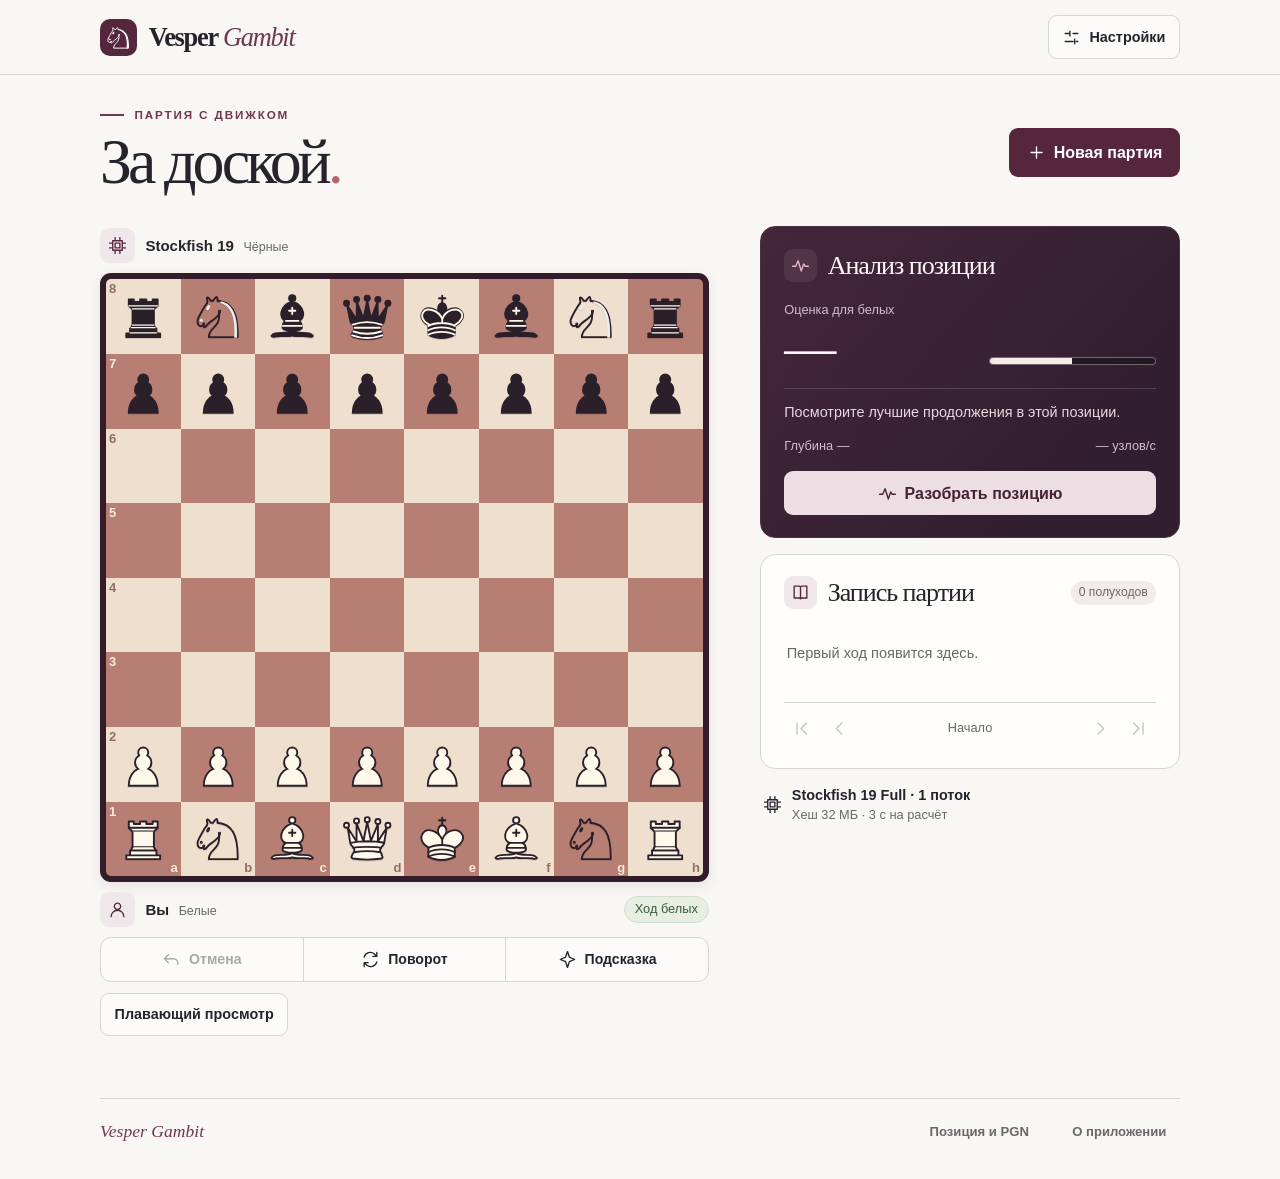
==== commit 367c71d9: "Build Vesper Gambit for GitHub Pages" ====
--- a/chess/index.html
+++ b/chess/index.html
@@ -13,6 +13,7 @@
 <div class="workspace"><section class="game" aria-label="Шахматная доска">
 <div class="player" id="ptop"></div><div class="boardbox"><div id="board" role="group" aria-label="Шахматная доска"></div></div><div class="player" id="pbottom"></div>
 <div class="tools"><button id="undo"><i data-icon="undo"></i>Отмена</button><button id="flip"><i data-icon="flip"></i>Поворот</button><button id="hint"><i data-icon="spark"></i>Подсказка</button></div>
+<button id="board-preview" class="soft" style="margin-top:.65rem" hidden>Плавающий просмотр</button>
 <div class="message" id="message" role="status"></div><button id="claim" hidden>Заявить ничью</button></section>
 <aside><section class="analysis panel"><div class="sectitle"><span class="ico"><i data-icon="pulse"></i></span><h2>Анализ позиции</h2></div><div class="scoreline"><div><div class="meta">Оценка для белых</div><div id="score">—</div></div><div class="meter" aria-hidden="true"><span id="fill"></span></div></div><div id="lines" class="lines">Посмотрите лучшие продолжения в этой позиции.</div><div class="statrow"><span id="depth">Глубина —</span><span id="speed">— узлов/с</span></div><button id="analyze" class="analysisbtn"><i data-icon="pulse"></i><span>Разобрать позицию</span></button></section>
 <section class="panel notebook"><div class="sectitle"><span class="ico"><i data-icon="book"></i></span><h2>Запись партии</h2><span class="chip" id="count">0 ходов</span></div><div id="history"></div><div class="histnav"><button id="first" aria-label="Начало партии"><i data-icon="first"></i></button><button id="prev" aria-label="Предыдущий ход"><i data-icon="back"></i></button><span id="cursor">Начало</span><button id="next" aria-label="Следующий ход"><i data-icon="next"></i></button><button id="last" aria-label="Текущая позиция"><i data-icon="last"></i></button></div></section>
@@ -20,7 +21,7 @@
 <footer class="frame"><span>Vesper Gambit</span><button id="data">Позиция и PGN</button><button id="about">О приложении</button></footer>
 <dialog id="dialog"><div class="dlghead"><h2 id="dlgTitle"></h2><button id="close" aria-label="Закрыть"><i data-icon="x"></i></button></div><div id="dlg"></div></dialog>
 <noscript>Для игры откройте приложение в браузере с включённым JavaScript. Предпросмотр в «Файлах» может показывать только страницу.</noscript>
-<script type="application/octet-stream" id="deadwasm">AGFzbQEAAAABYA9gA39/fwF/YAJ/fwF/YAJ/fwBgAX8Bf2AEf39/fwBgA39/fwBgAX8AYAABf2AEf39/fwF/YAAAYAJ/fgF+YAR/f39+AX5gBn9/f39/fwBgBX9/f39/AGAFf39/f38BfwNTUgMCAwQCBQQGBQIDBgcIAgICAgkFAAMBBgYKCggDBAICAwUGBgsGAwIJAgEMBgEAAAUNBAYNAQgODgMFBQUFAQEGDQEBAQEBAAIECQIGBgICAgAEBQFwAQ0NBQMBAB8GGQN/[base64]/wFxQQxJDQAgB0F+cUFuRw0MIAhBQEgNBQwMCyAIQUBIDQQMCwsgB0EPakH/AXFBAksNCiAIQUBIDQIMCgsgCEHwAGpB/[base64]/[base64]/[base64]/[base64]/wFxIgRBwABPDQ4gCyAEQQF0akEDOwAAIAZBAWpBB3EhBgwKCyASQQN0IAZzQf8BcSIEQcAATw0OIAsgBEEBdGpBgQI7AAAgBkEBakEHcSEGDAkLIBJBA3QgBnNB/wFxIgRBwABPDQ4gCyAEQQF0akEBOwAAIAZBAWpBB3EhBgwICyASQQN0IAZzQf8BcSIEQcAATw0OIAsgBEEBdGpBggI7AAAgBkEBakEHcSEGDAcLIBJBA3QgBnNB/wFxIgRBwABPDQ4gCyAEQQF0akECOwAAIAZBAWpBB3EhBgwGCyASQQN0IAZzQf8BcSIEQcAATw0OIAsgBEEBdGpBgAI7AAAgBkEBakEHcSEGDAULIBJBA3QgBnNB/wFxIgRBwABPDQ4gCyAEQQF0akEAOwAAIAZBAWpBB3EhBgwECyASQQN0IAZzQf8BcSIEQcAATw0OIAsgBEEBdGpBhAI7AAAgBkEBakEHcSEGDAMLIBJBA3QgBnNB/wFxIgRBwABPDQ4gCyAEQQF0akEEOwAAIAZBAWpBB3EhBgwCCyASQQN0IAZzQf8BcSIEQcAATw0OIAsgBEEBdGpBhQI7AAAgBkEBakEHcSEGDAELIBJBA3QgBnNB/[base64]/[base64]/aiIGDQALCyABQRBqQdEAIA8gDhCGgICAACABKAIQQQFGDQFBACECDAILA0ACQCADLQAAQcsARw0AQQEhAgwDCyADQQFqIQMgBEF/aiIEDQALIA8hAyAOIQQDQCADLQAAQdEARg0BIANBAWohAyAEQX9qIgQNAAtBACECDAELQQIhAgsgASACOgDJBiAOQQdLDQELIA8hAyAOIQQCQANAAkAgAy0AAEHrAEcNACAPIQMgDiEEA0ACQCADLQAAQfEARw0AQQMhAgwHCyADQQFqIQMgBEF/[base64]/[base64]/[base64]///8DTQ0AQQBBABCEgICAAAALAkAgBEEDIARBA0sbQQFqIgZBAnQiBEH8////[base64]/wFxIQIMAQsgAy0AAUE/cSEIIAJBH3EhEgJAIAJBX0sNACASQQZ0IAhyIQIgA0ECaiEDDAELIAhBBnQgAy0AAkE/cXIhCAJAIAJBcE8NACAIIBJBDHRyIQIgA0EDaiEDDAELIAhBBnQgAy0AA0E/[base64]/[base64]/[base64]/[base64]/ABIhWDIhZQDQAgFkI4hiAWQoD+A4NCKIaEIBZCgID8B4NCGIYgFkKAgID4D4NCCIaEhCAWQgiIQoCAgPgPgyAWQhiIQoCA/AeDhCAWQiiIQoD+A4MgFkI4iISEhCEWIAFBxARqQQFqIQQDQCAEIBZ6IhenQQF0akGAAjsAAEIBIBeGIhcgFlIhAyAXIBaFIRYgAw0ACwsgEyAVgyIWUA0EIBZCOIYgFkKA/gODQiiGhCAWQoCA/AeDQhiGIBZCgICA+A+DQgiGhIQgFkIIiEKAgID4D4MgFkIYiEKAgPwHg4QgFkIoiEKA/gODIBZCOIiEhIQhFiABQcQEakEBaiEEA0AgBCAWeiIXp0EBdGpBADsAAEIBIBeGIhcgFlEhAyAXIBaFIRYgA0UNAAwFCwtBvLT4gABBLkHstPiAABCIgICAAAALQfy0+IAAQS5BrLX4gAAQiICAgAAAC0G8tPiAAEEuQey0+IAAEIiAgIAAAAtB/LT4gABBLkGstfiAABCIgICAAAALAkAgFCABKQP4ASIVgyIWUA0AIBZCOIYgFkKA/gODQiiGhCAWQoCA/AeDQhiGIBZCgICA+A+DQgiGhIQgFkIIiEKAgID4D4MgFkIYiEKAgPwHg4QgFkIoiEKA/gODIBZCOIiEhIQhFiABQcQEakEBaiEEA0AgBCAWeiIXp0EBdGpBgQI7AABCASAXhiIXIBZSIQMgFyAWhSEWIAMNAAsLAkAgEyAVgyIWUA0AIBZCOIYgFkKA/gODQiiGhCAWQoCA/AeDQhiGIBZCgICA+A+DQgiGhIQgFkIIiEKAgID4D4MgFkIYiEKAgPwHg4QgFkIoiEKA/gODIBZCOIiEhIQhFiABQcQEakEBaiEEA0AgBCAWeiIXp0EBdGpBATsAAEIBIBeGIhcgFlIhAyAXIBaFIRYgAw0ACwsCQCAUIAEpA4ACIhWDIhZQDQAgFkI4hiAWQoD+A4NCKIaEIBZCgID8B4NCGIYgFkKAgID4D4NCCIaEhCAWQgiIQoCAgPgPgyAWQhiIQoCA/[base64]/[base64]/gODQiiGhCAWQoCA/AeDQhiGIBZCgICA+A+DQgiGhIQgFkIIiEKAgID4D4MgFkIYiEKAgPwHg4QgFkIoiEKA/gODIBZCOIiEhIQhFiABQcQEakEBaiEEA0AgBCAWeiIXp0EBdGpBhAI7AABCASAXhiIXIBZSIQMgFyAWhSEWIAMNAAsLAkAgEyAVgyIWUA0AIBZCOIYgFkKA/gODQiiGhCAWQoCA/AeDQhiGIBZCgICA+A+DQgiGhIQgFkIIiEKAgID4D4MgFkIYiEKAgPwHg4QgFkIoiEKA/gODIBZCOIiEhIQhFiABQcQEakEBaiEEA0AgBCAWeiIXp0EBdGpBBDsAAEIBIBeGIhcgFlIhAyAXIBaFIRYgAw0ACwsCQCAUIAEpA5gCIhWDIhZQDQAgFkI4hiAWQoD+A4NCKIaEIBZCgID8B4NCGIYgFkKAgID4D4NCCIaEhCAWQgiIQoCAgPgPgyAWQhiIQoCA/[base64]/[base64]/[base64]/[base64]//[base64]/[base64]///[base64]/[base64]/HzYC/Ln4gABBACAINgLAt/[base64]/Lf4gAA2Aoi4+IAAQQBB9Lf4gAA2Avy3+IAAQQBBhLj4gAA2ApC4+IAAQQBB/[base64]/[base64]/[base64]/iAACEJIAdBEGpBACkCxLf4gAA3AgAgB0EIaiIAIAk3AgBBACAINgLAt/iAAEEAIAE2Ary3+IAAQQAgADYCxLf4gABBAEEANgLIt/[base64]/iAAGoiAyECDAELIANB+AFxIgNBzLf4gABqIQIgA0HUt/[base64]/[base64]/AkACQAJAAkAgAkEDakF8cSIEIAJGDQAgBCACayEEQQAhBSABQf8BcSEGQQEhBwNAIAIgBWotAAAgBkYNBCAEIAVBAWoiBUcNAAsgBCADQXhqIghLDQIMAQsgA0F4aiEIQQAhBAsgAUH/AXFBgYKECGwhBQNAQYCChAggAiAEaiIGKAIAIAVzIgdrIAdyQYCChAggBkEEaigCACAFcyIGayAGcnFBgIGChHhxQYCBgoR4Rw0BIARBCGoiBCAITQ0ACwsCQCADIARGDQAgAyAEayEHIAIgBGohAkEAIQUgAUH/[base64]///[base64]/Ln4gABBf2oiADYC/Ln4gAAgAA0BAkBBACgCxLf4gAAiAEUNAEEAIQEDQCABQQFqIQEgACgCCCIADQALC0EAIAFB/x8gAUH/H0sbNgL8ufiAAA8LAkBBACgCxLf4gAAiAUUNAEEAIQIDQCACQQFqIQIgASgCCCIBDQALC0EAIAJB/x8gAkH/H0sbNgL8ufiAACAFIARNDQBBAEF/NgL0ufiAAAsLFQAgACABQQF0QQFyIAIQk4CAgAAAC5IHBgN/AX4BfwF+BH8GfiOAgICAAEHQAWsiAiSAgICAAAJAQeMARQ0AIAJBAEHjAPwLAAsgAUEBaiEDIAJBMGohBEIAIQVBQCEGQgAhBwJAA0AgBkGo0/[base64]/IQwLIA0gDIMgEYMgDFINASAHQoCAgICAgICAEFINAQsgBXqnQQN0KQO4mPiAACAPg1ANAQsgAEECOgBkIABBgICAgHg2AgAMAQtB6ABFDQAgACACQegA/AoAAAsgAkHQAWokgICAgAAPCyAIQcAAQajT9YAAEIWAgIAAAAv+gwENAn8Bfgp/BX4BfwR+AX8CfgJ/AX4CfwR+B38jgICAgABB8AhrIgEkgICAgAACQEHoAEUNACABIABB6AD8CgAACwJAAkACQAJAAkACQAJAAkACQAJAAkACQEGAAxCCgICAACICRQ0AQgAhAyABQegAakEYakIANwMAIAFBADoAtAEgAULAhD03A3AgAUJ/[base64]/[base64]/[base64]/CgABqIR8gHEG43/WAAGohE0IBIBR6IhKGIBSFIRRBACEcA0AgEyASpyIbQQN0IhhqKQMAIBGDIRVCACEaAkAgESAWIBJ8QjiDIBJCB4OEiKdBAXENACAfIBhqKQMAIBeDIRoLAkAgGiAVhSAQgyISUA0AIAAgHEH/AXFBBHRqIhggEjcDACAYIB4gG0H4AXFBA3ZGOgAJIBggGzoACCABIBxBAWoiHDoAiAULIBRQIRtCASAUeiIShiAUhSEUIBsNAgwACwsgASkDyAUiFiAOgyIgeiEhAkAgASkDoAUgDoMiIiABKQPoBUJ/hSIjgyIUUA0AQQFBBiANGyEeQjhCCCANGyEXIA96p0EJdCAhp0EDdGopA7jn9YAAIA+FIBCDIRkgASkD4AUiEUJ/[base64]/[base64]/[base64]/[base64]/[base64]/[base64]/[base64]/hSEXIAEpA8gFIA6DeqdBCXRB+IzAgABqIRMgDUEJdCIbQaiPwoAAaiEkIBtBuN/1gABqIR5CASAUeiIShiAUhSEUA0AgHiASpyIYQQN0IhtqKQMAIBGDIRVCACEaAkAgESAWIBJ8QjiDIBJCB4OEiKdBAXENACAkIBtqKQMAIBeDIRoLAkAgGiAVhSATIBtqKQMAgyAQgyISUA0AIAAgHEH/AXFBBHRqIhsgEjcDACAbIB8gGEH4AXFBA3ZGOgAJIBsgGDoACCABIBxBAWoiHDoAiAULIBRQIRtCASAUeiIShiAUhSEUIBtFDQALCwJAIAEtAIIGQQFHDQAgAS0AgwYiHEE4cSkD+Jf4gAAgHEEHcSIbQQN0KQO4l/[base64]/[base64]/[base64]/[base64]/[base64]/[base64]/[base64]/1gABqIh8gGGopAwAgASkDoAUgEIMiDoOEQgBSDQBCASATQQJqQQdxIB5yIhithiIXQgAgGEEYbCIbKAK4psKAACAbKQOwpsKAACAaIBeEIhqDIBspA6imwoAAfiAbMQC8psKAAIinakEDdCkDqLLCgAAgGEEDdCIYKQO41/WAAIMgEYMgGygCuJrCgAAgGykDsJrCgAAgGoMgGykDqJrCgAB+IBsxALyawoAAiKdqQQN0KQOossKAACAYKQO40/[base64]/WAAIMgECAdICCEgyISg4QgECAbKQO42/[base64]/NwPICCABQQg6ANgIAkAgAUGYBmoQlYCAgAAiE0H/AXEiJUEHRg0AAkAgAS0A2AgiHEEIRw0AIAogAUGYBmoQlYCAgAAiHEEQdjoAACABIBw7AdgICyAcQf8BcUEHRw0AAkACQAJAAkACQCABKAKIBg0AQagaEIKAgIAAIhxFDQEgHEJ/NwOAGiAcQaAaakJ/NwMAIBxBmBpqQn83AwAgHEGQGmpCfzcDACAcQYgaakJ/NwMAIAFBADYC7AggAUKfgICAwAM3AuQIIAEgHEGAGmo2AuAIAkAgBA0AIAFB4AJqIAFBoAVqQegA/AoAAAsgAUHgCGogAUHgAmoQloCAgAAaIAFBiAZqQQhqIAFB4AhqQQhqKQIANwMAIAEgASkC4Ag3A4gGCyATQYD+/wdxQQh2IQ0CQCAEDQAgAUHgAmogAUGgBWpB6AD8CgAACyAHQgA3AwAgB0EIakIANwMAIAFBADoAwgMCQAJAAkACQCABKQPgBSIRQgEgDa2GIhKDUA0AQgEgE0EQdiIcrYYhECANQT9xIR8gHEE/cSEkAkACQAJAAkAgASkDoAUiGiABKQOwBYUgASkDqAUiDoUiFiASg0IAUg0AIAEpA7gFIBKDUA0BQQMhGwwDCyAaIBKDUA0BQQAhGwwCC0EFQQQgASkDwAUgEoNQGyEbDAELQQJBASAOIBKDUBshGwsgHEH/AXEhJiABQeACaiAbQQN0aiIeIB4pAwAgEoU3AwAgBiABLQCEBiIYQQN0aiIcIBwpAwAgEoU3AwAgHiAeKQMAIBCFNwMAIBwgHCkDACAQhTcDACABIAEpA6ADIBKFIhUgEIUiFzcDoAMgASABKQO4AyAYQYAYbEG45/[base64]/eAACAUhSIUNwO4AwsgBSABLQDEAyIeQQFzIilqIiogKi0AACAkQQZ0ICZqLQC0i8CAAEF/c3E6AAAgBSAeaiIqICotAAAgGEEGdCAfci0AtIvAgABBf3NxOgAAIAYgKUEDdGopAwAiESABKQOIA4MhGgJAAkACQCAbQQVGDQAgGnohGiAbDgICAQYLIBp6IRogEiAQhUKr/////////6t/g1BFDQUgHEIBICZBB3EiGy0AxIzAgABBOEEAIBgbIhhyIh+thiIQIBwpAwCFQgEgGy0AzIzAgAAgGHIiG62GIhKFNwMAIAEgECABKQP4AoUgEoU3A/gCIAEgEiAQhSAVhSIVNwOgAyABICdBgAxqIhwgH0E/cUEDdGopAwAgHCAbQT9xQQN0aikDAIUgFIU3A7gDDAULIAEgGqdBA3QpA7jb9YAAIBCDNwOwAwwECwJAICVBBkYNACAlQQFHDQIgASAVNwOgAyABIAEpA+ACIBCFNwPgAiABIAEpA+gCIBCFNwPoAiABIBqnQQN0KQO42/WAACAQgzcDsAMgASAnIChqIhwpAwAgHCkDgASFIBSFNwO4AwwECwJAAkACQAJAIBJCgP6DgICAwP8Ag1ANACAQQoCAgPj/H4NQRQ0BCyAmQQdxIR8gAS0AgwYhHCABLQCCBiEbIBhFDQEgG0EBcUUNAiAmQQhqQThxIB9yIBxHDQIMBQsCQCAmQQdxQQN0KQO4l/iAACAmQfgBcSkD+Jf4gACDIAEpA+ACgyARg1ANACABICY6AMMDIAFBAToAwgMLIAEgKUEJdCAap0EDdGopA7jf9YAAIBCDNwOwAwwFCyAbQQFxRQ0AICZBOGpBOHEgH3IgHEYNAwsgASApQQl0IBqnQQN0aikDuN/[base64]/fINQIhwbIRogFCARIBwbIREMAQsgFkIBIBSGhSEWCyAQQgBSIRxCASAQeiIUhiAQhSEQIBwNAAsgASAWNwOwAyABIBE3A6gDCyABIB5BAXM6AMQDAkAgBA0AIAFBoAVqIAFB4AJqQegA/[base64]/ahCHgICAAAtB6ABFDQogASABQfgBakHoAPwKAAAMCgtBvLT4gABBLkHstPiAABCIgICAAAALQfy0+IAAQS5BrLX4gAAQiICAgAAACyAcIQwgHEEQRw0BCwsCQAJAAkACQCABKAKIBiIcDQACQEHoAEUiAA0AIAFB+AFqIAFBoAVqQegA/AoAAAsgAS0AtAEhHAJAIAANACABIAFB+AFqQegA/[base64]/AoAAAsgAUEwaiIGIAEtAGQiHkEDdGopAwAhDiABKQNQIQ9BACEAIAFBADoAiAUgAUEAOgDgAiAOQn+FIRACQCAPUA0AIA8gD0J/fINQDQQgASkDKCIRIA6DIhJ6pyIYQQN0KQO4mPiAACAQgyIUUA0HIAFBMEE4IB4baikDACEVIAEpAxAgASkDICIQhCEWIBAgASkDGIQhDiABKQNAIBKFIRcgHkEJdEG43/[base64]/1gABqIRhCASAUeiIShiAUhSEUIAFB6AJqIQ1BACEAA0AgGCASpyIcQQN0IhtqKQMAIBGDIRVCACEaAkAgESAWIBJ8QjiDIBJCB4OEiKdBAXENACAfIBtqKQMAIBeDIRoLAkAgGiAVhSAQgyISUA0AIA0gAEH/[base64]/[base64]/[base64]/[base64]/[base64]/WAAGoiDSAbaikDACABKQMAIBCDIg6DhEIAUg0EIBNBAmpBB3EgGHIiHCAaQgEgHK2GIheEIhoQmYCAgAAhGSAXQgAgHCAaEJqAgIAAIBGDIBkgEoOEIBAgHEEDdCIcKQO42/WAAIMgFYOEIBYgHCkDuJj4gACDIBCDhCANIBxqKQMAIA6DhFAbIBSFIRQMBAtB/LT4gABBLkGstfiAABCIgICAAAALQby0+IAAQS5B7LT4gAAQiICAgAAAC0EBQYADEISAgIAAAAsgASkDKCIWIA6DIiN6IQMCQCABKQMAIA6DIiAgASkDSEJ/hSIhgyIUUA0AQQFBBiAeGyETQjhCCCAeGyEXIA96p0EJdCADp0EDdGopA7jn9YAAIA+FIBCDIRkgASkDQCIRQn+FIR0gHkEJdCIAQaiPwoAAaiEfIABBuN/1gABqIRhCASAUeiIShiAUhSEUIAFB6AJqIQ1BACEcA0AgGCASpyIAQQN0IhtqKQMAIBGDIRVCACEaAkAgESAXIBJ8QjiDIBJCB4OEiKdBAXENACAfIBtqKQMAIB2DIRoLAkAgGiAVhSAZgyISUA0AIA0gHEH/AXFBBHRqIhsgEjcDACAbIBMgAEH4AXFBA3ZGOgAJIBsgADoACCABIBxBAWoiHDoAiAULIBRQIQBCASAUeiIShiAUhSEUIABFDQALCwJAIAEtAGJBAUcNACABLQBjIgBBOHEpA/[base64]/hSEhIAYgAS0AZCIeQQN0aikDACIOIAEpAygiFoMiI3ohAyABKQNQIQ8LIA96IRkCQCABKQMIIhUgIYMgDoMiElANACAZp0EJdCADp0EDdGopA7jn9YAAIA+FIBCDIRcgAUHoAmohGwNAQgEgEnoiGoYhFAJAIBqnQQN0KQO42/[base64]/WAAIMgEIMiGkIAUQ0AIBsgAS0AiAUiHEEEdGoiACAaNwMAIABBADoACSAAIBQ8AAggASAcQQFqOgCIBQsgElAhAEIBIBJ6IhSGIBKFIRIgAEUNAAsLAkAgASkDGCIgICGDIA6DIhJQDQAgGadBCXQgA6dBA3RqKQO45/[base64]/[base64]/[base64]/WAAIMgISAdhCABQTBBOCAeG2opAwAiEIMiEYMgACgCuJrCgAAgACkDsJrCgAAgEoMgACkDqJrCgAB+IAAxALyawoAAiKdqQQN0KQOossKAACAcKQO40/WAAIMgECAdICOEgyISg4QgECAcKQO42/[base64]/NwPICAJAAkACQCABQZgGahCVgICAACIAQf8BcUEHRg0AIAEpAwAhESABKQMgIRAgASkDGCESIAEpAwghFCABQfgBakEEakEAOgAAIAFBADYC+AEgAUEHQQQgECASIBSEhCIaUBtBACABQfgBahCbgICAAA0DIAEtAPsBDQIgEXsiEadBAXYiHEEDIBxBA0sbQX5qrUL/AYMhECABKQMAIhIgASkDMINCCIYgASkDOIMgASkDKCAShIN7IRIgGkIAUg0BIBIgEFQNASABLwH4AUH//wNxQYECRg0BAkACQAJAAkAgAEH/AXFBeWoOAgMAAQsCQEHAAkUNACABQeACaiABQZgGakHAAvwKAAALQX8hAANAIABBAWohACABQeACahCVgICAAEH/AXFBB0cNAAwCCwsCQEHAAkUNACABQeACaiABQZgGakHAAvwKAAALQQAhAANAIABBAWohACABQeACahCVgICAAEH/[base64]/aigCACIcQXhxIhhBBEEIIBxBA3EiHBsgAGpJDQMCQCAcRQ0AIBggAEEnaksNBQsgG0GQf2oQh4CAgAALQQAhAAwGC0G8tPiAAEEuQey0+IAAEIiAgIAAAAtB/[base64]/[base64]/[base64]/[base64]/[base64]/[base64]///[base64]/[base64]/AYOGQgEgAa1C/[base64]/[base64]/[base64]/wFxIRUgAS0AYUH/AXEhFiABLQBiQQFxIRcgAS0AY0H/AXEhGEEAIRlBACEaA38CQAJAAkACQCATIAVqKQAAIhsgB4UiHEJ/hSAcQv/9+/fv37//fnyDQoCBgoSIkKDAgH+DIhxQDQADQAJAIAIgE0EAIBx6p0EDdiAFaiAEcWtB6ABsaiIDQXBqKQMAUg0AIA8gA0GYf2opAwBSDQAgDiADQaB/aikDAFINACANIANBqH9qKQMAUg0AIAwgA0Gwf2opAwBSDQAgCyADQbh/[base64]/[base64]/aiABQegA/AoAAAsgHg8LQQAhGQsgGkEIaiIaIAVqIARxIQUMAAsLEwBB7Kb4gABBKyAAEIiAgIAAAAt/AQN/I4CAgIAAQRBrIgEkgICAgAAgAUEEaiAAKAIAIgIgACgCBCACQQF0IgJBBCACQQRLGyICQQFBAxCrgICAAAJAIAEoAgRBAUcNACABKAIIIAEoAgwQhICAgAAACyABKAIIIQMgACACNgIAIAAgAzYCBCABQRBqJICAgIAAC08AIABB/wFxIgBBA3QpA7jT9YAAIABBGGwiACgCuJrCgAAgACkDsJrCgAAgAYMgACkDqJrCgAB+IAAxALyawoAAiKdqQQN0KQOossKAAIMLTwAgAEH/AXEiAEEDdCkDuNf1gAAgAEEYbCIAKAK4psKAACAAKQOwpsKAACABgyAAKQOopsKAAH4gADEAvKbCgACIp2pBA3QpA6iywoAAgwuBMw0CfwV+An8BfgJ/AX4BfwJ+AX8EfgF/[base64]/hSEHAkACQAJAAkACQCAKUCIPDQAgCiAKQn98g1ANASAAKQMoIgogDYMiEHqnIhFBA3QpA7iY+IAAIAeDIhJQDQQgBiAAKQM4IAwbIAqDIRMgDEEJdEG43/[base64]/WAAIMgFiAOKAK4msKAACAOKQOwmsKAACAQgyAOKQOomsKAAH4gDjEAvJrCgACIp2pBA3QpA6iywoAAgyAZKQO40/[base64]/hSIfgyISUA0AQQFBBiAMGyEFQjhCCCAMGyEXIAApA0AiE0J/hSEYIAxBCXQiDkGoj8KAAGohICAOQbjf9YAAaiERQgEgEnoiCoYgEoUhEiAEQdACaiEhQQAhDgNAIBEgCqciGUEDdCIUaikDACATgyEVQgAhEAJAIBMgFyAKfEI4gyAKQgeDhIinQQFxDQAgICAUaikDACAYgyEQCwJAIBAgFYUgB4MiClANACAhIA5B/wFxQQR0aiIUIAo3AwAgFCAFIBlB+AFxQQN2RjoACSAUIBk6AAggBCAOQQFqIg46APAECyASUCEZQgEgEnoiCoYgEoUhEiAZRQ0ACwsgHKchIgJAIB0gHoMiElANAEEBQQYgDBshIUI4QgggDBshFyAiQQl0QfiMwIAAaiERIAApA0AiE0J/hSEYIAxBCXQiGUGoj8KAAGohIyAZQbjf9YAAaiEFQgEgEnoiCoYgEoUhEiAEQdACaiEgA0AgBSAKpyIUQQN0IhlqKQMAIBODIRVCACEQAkAgEyAXIAp8QjiDIApCB4OEiKdBAXENACAjIBlqKQMAIBiDIRALAkAgECAVhSARIBlqKQMAgyAHgyIKUA0AICAgDkH/AXFBBHRqIhkgCjcDACAZICEgFEH4AXFBA3ZGOgAJIBkgFDoACCAEIA5BAWoiDjoA8AQLIBJQIRlCASASeiIKhiAShSESIBlFDQALCwJAIAAtAGJBAUcNACAALQBjIhlBOHEpA/iX+IAAIBlBB3EiFEEDdCkDuJf4gACDIB2DIgpQDQBCASAZQThBCCAMG2pBOHEgFHIiEa2GIRBCASAKeiIShiAKhSEKIARByAJqQQhqIQUDQAJAIAAgEqciGSAREJSAgIAARQ0AIAUgDkH/AXFBBHRqIhQgEDcDACAUQQA6AAkgFCAZOgAIIAQgDkEBaiIOOgDwBAsgClAhGUIBIAp6IhKGIAqFIQogGUUNAAsLAkAgDSAfgyAIgyIKUA0AQgEgCnoiEoYgCoUhCiAEQdACaiEUA0ACQCASp0EDdCkDuNv1gAAgB4MiEEIAUQ0AIBQgDkH/[base64]/WAAIMgFCARQQl0aikDAIMgB4MiEEIAUQ0AIAUgDkH/[base64]/WAAIMgB4MiEFANACAFIA5B/[base64]/WAAIMgFCARQQl0aikDAIMgB4MiEEIAUQ0AIAUgDkH/[base64]/WAACAZKAK4msKAACAZKQOwmsKAACAQgyAZKQOomsKAAH4gGTEAvJrCgACIp2pBA3QpA6iywoAAg4UgB4MiE1ANACAFIA5B/wFxQQR0aiIZIBM3AwAgGUEAOgAJIBkgEjwACCAEIA5BAWoiDjoA8AQLIApQIRlCASAKeiIShiAKhSEKIBlFDQALCwJAIBUgHoMiClANAEIBIAp6IhKGIAqFIQogBEHQAmohBSAAKQNAIRADQAJAIBQgEqciGUEJdGopAwAgGUEDdCIRKQO41/WAACAZQRhsIhkoArimwoAAIBkpA7CmwoAAIBCDIBkpA6imwoAAfiAZMQC8psKAAIinakEDdCkDqLLCgACDIBEpA7jT9YAAIBkoAriawoAAIBkpA7CawoAAIBCDIBkpA6iawoAAfiAZMQC8msKAAIinakEDdCkDqLLCgACDhYMgB4MiE0IAUQ0AIAUgDkH/[base64]/WAAIMgFyAZKAK4msKAACAZKQOwmsKAACAQgyAZKQOomsKAAH4gGTEAvJrCgACIp2pBA3QpA6iywoAAgyAUKQO40/[base64]/[base64]/[base64]/WAACAKhSEfAkACQCAAKQMAIhYgDYMiHCAAKQNIQn+FIh2DIhJQRQ0AQQAhDgwBC0EBQQYgDBshBUI4QgggDBshFyAHIB+DIRggACkDQCITQn+FIR4gDEEJdCIOQaiPwoAAaiEgIA5BuN/1gABqIRFCASASeiIKhiAShSESIARB0AJqISFBACEOA0AgESAKpyIZQQN0IhRqKQMAIBODIRVCACEQAkAgEyAXIAp8QjiDIApCB4OEiKdBAXENACAgIBRqKQMAIB6DIRALAkAgECAVhSAYgyIKUA0AICEgDkH/AXFBBHRqIhQgCjcDACAUIAUgGUH4AXFBA3ZGOgAJIBQgGToACCAEIA5BAWoiDjoA8AQLIBJQIRlCASASeiIKhiAShSESIBlFDQALCwJAIAAtAGJBAUcNACAALQBjIhlBOHEpA/iX+IAAIBlBB3EiFEEDdCkDuJf4gACDIByDIgpQDQBCASAZQThBCCAMG2pBOHEgFHIiEa2GIRBCASAKeiIShiAKhSEKIARByAJqQQhqIQUDQAJAIAAgEqciGSAREJSAgIAARQ0AIAUgDkH/AXFBBHRqIhQgEDcDACAUQQA6AAkgFCAZOgAIIAQgDkEBaiIOOgDwBAsgClAhGUIBIAp6IhKGIAqFIQogGUUNAAsLAkAgDSAdgyIXIAiDIgpQDQAgByAfgyEVIARB0AJqIRQDQEIBIAp6IhCGIRICQCAQp0EDdCkDuNv1gAAgFYMiE0IAUQ0AIBQgDkH/[base64]/[base64]/WAACAZKAK4msKAACAZKQOwmsKAACAQgyAZKQOomsKAAH4gGTEAvJrCgACIp2pBA3QpA6iywoAAg4UgFYMiE0IAUQ0AIBEgDkH/[base64]/WAAIMgFyAZKAK4msKAACAZKQOwmsKAACAQgyAZKQOomsKAAH4gGTEAvJrCgACIp2pBA3QpA6iywoAAgyAUKQO40/WAAIOEIAggFCkDuNv1gACDhCAWIBEgFGopAwCDhCANgyAUKQO4mPiAACATg4RQGyIQIBIiBoUhEiAKIAdSIRkgCiAHhSEHIBkNAAsgECAGUQ0CIARByAJqIA5B/[base64]/WAAIMgByAdIByEgyIKg4QgCCAUKQO42/WAAIMgB4OEIBogFCkDuJj4gACDIAYgACkDOCAMGyIVg4QgDEEJdEG43/WAAGoiBSAUaikDACAHIBaDIhaDhEIAUg0AICJBBmpBB3EgEXIiGSAQQgEgGa2GIheEIhAQmYCAgAAhGCAXQgAgGSAQEJqAgIAAIBODIBggCoOEIAggGUEDdCIZKQO42/WAAIMgB4OEIBogGSkDuJj4gACDIBWDhCAFIBlqKQMAIBaDhFAbIBKFIRILIBJQDQEgBEHIAmogDkH/AXFBBHRqIhlBADoAESAZICI6ABAgGSASNwMIIA5BAWohDgsgBCAOOgDwBAsCQEGwAkUNACAEIARByAJqQbAC/[base64]///[base64]/[base64]/hYM3AwgLIAEQo4CAgAACQCABEKaAgIAADQBBASECDAELQQAhAiABKAIgQQFHDQACQAJAIAEpAygiClBFDQBCACEIDAELIAFB+BxqIQsgAUHwF2ohDCABQegcaiENIAFB2BhqIQMgAUGIHWoiDkEQaiEPIA5BGGohEAJAAkADQAJAQYAERSIRDQAgA0EAQYAE/[base64]/[base64]/AoAAAsgASAWNwPoESABQgE3A+ARIAFB0BFqEKOAgIAAIAFB0BFqEKaAgIAARQ0CCyAWIApRIQkgFiAKhSEKIAlFDQALIAEoAiBBAUYNAUEAIQIMAwtBASECDAILIAEpAyghCAsgCHtCAlINACABQdgYaiEDAkBBgARFDQAgA0EAQYAE/[base64]/gFIAFCATcD8AUgAUHwBWoQo4CAgABBACECIAFB8AVqEKaAgIAADQAgAUHgC2ogABCpgICAACABQgE3A/[base64]/AX4BfwF+AX8CfgF/BX4BfwV+BX8Bfgt/An4BfwJ+A38BfgJ/I4CAgIAAQeAGayIEJICAgIAAAkACQAJAAkACQAJAIANBEEsNACACIAEQloCAgAAaIAFBMGoiBSABLQBkIgZBA3RqKQMAIQcgASkDUCEIQQAhCSAEQQA6APAEIARBADoAyAIgB0J/hSEKAkAgCFAiCw0AIAggCEJ/fINQDQIgASkDKCIIIAeDIgx6pyINQQN0KQO4mPiAACAKgyIOUA0FIAFBMEE4IAYbaikDACAIgyEPIAZBCXRBuN/[base64]/[base64]/1gABqIQ1CASAOeiIIhiAOhSEOIARB0AJqIR5BACEJA0AgDSAIpyIWQQN0IhBqKQMAIA+DIRFCACEMAkAgDyATIAh8QjiDIAhCB4OEiKdBAXENACAdIBBqKQMAIBSDIQwLAkAgDCARhSAKgyIIUA0AIB4gCUH/[base64]/[base64]/[base64]/[base64]/WAAIMgECANQQl0aikDAIMgCoMiDEIAUQ0AIBwgCUH/[base64]/WAAIMgCoMiDFANACAcIAlB/[base64]/WAAIMgECANQQl0aikDAIMgCoMiDEIAUQ0AIBwgCUH/[base64]/WAACAWKAK4msKAACAWKQOwmsKAACAMgyAWKQOomsKAAH4gFjEAvJrCgACIp2pBA3QpA6iywoAAg4UgCoMiD1ANACAcIAlB/wFxQQR0aiIWIA83AwAgFkEAOgAJIBYgDjwACCAEIAlBAWoiCToA8AQLIAhQIRZCASAIeiIOhiAIhSEIIBZFDQALCwJAIBMgFYMiCFANAEIBIAh6Ig6GIAiFIQggBEHQAmohHCABKQNAIQwDQAJAIBAgDqciFkEJdGopAwAgFkEDdCINKQO41/WAACAWQRhsIhYoArimwoAAIBYpA7CmwoAAIAyDIBYpA6imwoAAfiAWMQC8psKAAIinakEDdCkDqLLCgACDIA0pA7jT9YAAIBYoAriawoAAIBYpA7CawoAAIAyDIBYpA6iawoAAfiAWMQC8msKAAIinakEDdCkDqLLCgACDhYMgCoMiD0IAUQ0AIBwgCUH/[base64]/WAAIMgFCAWKAK4msKAACAWKQOwmsKAACAMgyAWKQOomsKAAH4gFjEAvJrCgACIp2pBA3QpA6iywoAAgyAQKQO40/[base64]/[base64]/[base64]/CgABqIR0gCUG43/[base64]/[base64]/[base64]/[base64]/WAACAWKAK4msKAACAWKQOwmsKAACAMgyAWKQOomsKAAH4gFjEAvJrCgACIp2pBA3QpA6iywoAAg4UgE4MiD0IAUQ0AIA0gCUH/[base64]/WAAIMgFCAWKAK4msKAACAWKQOwmsKAACAMgyAWKQOomsKAAH4gFjEAvJrCgACIp2pBA3QpA6iywoAAgyAQKQO40/WAAIOEIBEgECkDuNv1gACDhCASIA0gEGopAwCDhCAVgyAQKQO4mPiAACAPg4RQGyIMIA4iF4UhDiAIIApSIRYgCCAKhSEKIBYNAAsgDCAXUQ0CIARByAJqIAlB/[base64]/WAAIMgCiAbICGEgyIIg4QgESAQKQO42/WAAIMgCoOEIBggECkDuJj4gACDIAFBMEE4IAYbaikDACITg4QgBkEJdEG43/WAAGoiHCAQaikDACAKIBKDIhKDhEIAUg0AIB9BBmpBB3EgDXIiFiAMQgEgFq2GIhSEIgwQmYCAgAAhByAUQgAgFiAMEJqAgIAAIA+DIAcgCIOEIBEgFkEDdCIWKQO42/WAAIMgCoOEIBggFikDuJj4gACDIBODhCAcIBZqKQMAIBKDhFAbIA6FIQ4LIA5QDQEgBEHIAmogCUH/AXFBBHRqIhZBADoAESAWIB86ABAgFiAONwMIIAlBAWohCQsgBCAJOgDwBAsCQEGwAkUNACAEIARByAJqQbAC/[base64]/wdxQQh2IQkLAkACQAJAIBZB/[base64]//wNxITMgDUH/[base64]/cWotAABBf3NxOgAAIB4gCUEDdGopAwAiDyAEKQOgBoMhDAJAAkACQCAWQQVGDQAgDHohDCAWDgICAQULIAx6IQwgCCAKhUKr/////////6t/[base64]/oOAgIDA/[base64]/gFIAQgESAKhTcDuAYgBCAOICogC2oiCSkDAIU3A9AGIARB+AVqIDJBA3RqIhYgFikDACAKhTcDACAQIBApAwAgCoU3AwAgBCAEKQO4BiAKhSIRNwO4BiAEIAQpA9AGIAkgMkEJdGopAwCFNwPQBiAELQDcBiENDAULAkAgHEH4AXEpA/iX+IAAIBxBB3FBA3QpA7iX+IAAgyAEKQP4BYMgD4NQDQAgBCAcOgDbBiAEQQE6ANoGCyAEIAlBCXQgDKdBA3RqKQO43/WAACAKgzcDyAYMBAsgL0EBcUUNACAcQThqQThxIBZyICRGDQILIAQgCUEJdCAMp0EDdGopA7jf9YAAIAqDNwPIBgwCCyAAQYCAgIB4NgIADAULICwgLCkDACAthTcDACAEIAQpA/gFIC2FNwP4BSAEIBEgLYUiETcDuAYgBCAOICUpAwCFNwPQBiAEIAlBCXQgDKdBA3RqKQO43/[base64]/fINQIgkbIQwgDiAPIAkbIQ8MAQsgEkIBIA6GhSESCyAKQgBSIQlCASAKeiIOhiAKhSEKIAkNAAsgBCASNwPIBiAEIA83A8AGCyAEIA1BAXM6ANwGAkAgHw0AIARBkAVqIARB+AVqQegA/[base64]/AXEhBSAELQDwBUH/AXEhCyAELQDxBUH/AXEhMyAELQDyBUEBcSEyIAQtAPMFQf8BcSE2A0ACQCANIBZqKQAAIg8gDIUiDkJ/hSAOQv/9+/fv37//[base64]/[base64]/aigCACIAQXhxIgNBBEEIIABBA3EiABsgAWpJDQECQCAARQ0AIAMgAUEnaksNAwsgAkGYf2oQh4CAgAALDwtBvLT4gABBLkHstPiAABCIgICAAAALQfy0+IAAQS5BrLX4gAAQiICAgAAAC8E8Cgd/BH4CfwF+AX8GfgF/[base64]/Qqqrqa2ltZXV1QAgCELV1NbS2srqqqp/[base64]/[base64]/[base64]/1gABqIQ1CASALeiIJhiALhSELQQAhBQNAIA0gCaciFkEDdCIPaikDACAOgyEQQgAhCgJAIA4gESAJfEI4gyAJQgeDhIinQQFxDQAgGiAPaikDACASgyEKCwJAIAogEIUgCIMiCVANACAAIAVB/[base64]/1gABqIQ1CASALeiIJhiALhSELQQAhFgNAIA0gCaciBUEDdCIPaikDACAOgyEQQgAhCgJAIA4gESAJfEI4gyAJQgeDhIinQQFxDQAgGiAPaikDACATgyEKCwJAIAogEIUgEoMiCVANACAAIBZB/wFxQQR0aiIPIAk3AwAgDyAZIAVB+AFxQQN2RjoACSAPIAU6AAggASAWQQFqIhY6AJAFCyALUCEFQgEgC3oiCYYgC4UhCyAFRQ0ACwsCQCAHLQBiQQFHDQAgBy0AYyIFQThxKQP4l/[base64]/hSIOgyAKgyIJUA0AIBGnQQl0IAunQQN0aikDuOf1gAAgEIUgCIMhEANAQgEgCXoiCoYhCwJAIAqnQQN0KQO42/[base64]/WAACAQhSEOQgEgCXoiC4YgCYUhCSAHKQNAIRADQAJAIA4gC6ciFkEYbCIFKAK4msKAACAFKQOwmsKAACAQgyAFKQOomsKAAH4gBTEAvJrCgACIp2pBA3QpA6iywoAAgyAWQQN0KQO40/WAAIMgCIMiCkIAUQ0AIAAgAS0AkAUiFkEEdGoiBSAKNwMAIAVBADoACSAFIAs8AAggASAWQQFqOgCQBQsgCVAhBUIBIAl6IguGIAmFIQkgBUUNAAsgBykDSEJ/[base64]/[base64]/1gABqIRlCASALeiIJhiALhSELA0AgGSAJpyIPQQN0IhZqKQMAIA6DIRBCACEKAkAgDiARIAl8QjiDIAlCB4OEiKdBAXENACAbIBZqKQMAIBKDIQoLAkAgCiAQhSANIBZqKQMAgyAIgyIJUA0AIAAgBUH/AXFBBHRqIhYgCTcDACAWIBogD0H4AXFBA3ZGOgAJIBYgDzoACCABIAVBAWoiBToAkAULIAtQIRZCASALeiIJhiALhSELIBZFDQALCwJAIActAGJBAUcNACAHLQBjIgVBOHEpA/[base64]/[base64]/[base64]/[base64]/[base64]/WAAIMgESAFKAK4msKAACAFKQOwmsKAACAKgyAFKQOomsKAAH4gBTEAvJrCgACIp2pBA3QpA6iywoAAgyAWKQO40/[base64]/[base64]/[base64]/WAAIMgBykDECAHKQMgIgqEIAwgDUEBc0EDdGopAwAiCIMiEIMgBSgCuJrCgAAgBSkDsJrCgAAgCYMgBSkDqJrCgAB+IAUxALyawoAAiKdqQQN0KQOossKAACAWKQO40/WAAIMgCiAHKQMYhCAIgyIJg4QgCCAWKQO42/[base64]/WAAIMgEIMgBSgCuJrCgAAgBSkDsJrCgAAgDoMgBSkDqJrCgAB+IAUxALyawoAAiKdqQQN0KQOossKAACAWKQO40/[base64]/NwPQAiADIAFBIGoQlYCAgAAiBUEQdjoAACABIAU7AeACAkACQCAFQf8BcUEHRg0AAkBByAJFDQAgAUHoAmogAUEgakHIAvwKAAALA0AgAS0AqAUhBSABQQg6AKgFAkACQCAFQQhGDQAgAS8AqQUhFgwBCyABQegCahCVgICAACIFQYD+/wdxQQh2IRYLIAVB/wFxIgVBB0YNAyAHIBZBCHQgBXIgAUGwBWoQoYCAgAACQEHoAEUiBQ0AIAFBmAZqIAFBsAVqQegA/[base64]/aigCACIHQXhxIg9BBEEIIAdBA3EiBxsgAGpJDQUCQCAHRQ0AIA8gAEEnaksNBwsgFkGYf2oQh4CAgAALIAFBgAdqJICAgIAAIAUPC0G8tPiAAEEuQey0+IAAEIiAgIAAAAtB/LT4gABBLkGstfiAABCIgICAAAALQby0+IAAQS5B7LT4gAAQiICAgAAAC0H8tPiAAEEuQay1+IAAEIiAgIAAAAtBvLT4gABBLkHstPiAABCIgICAAAALQfy0+IAAQS5BrLX4gAAQiICAgAAAC0EIQegAEJCAgIAAAAvPDQwBfgJ/AX4BfwF+An8DfgR/An4BfwF+A38CQEHoAEUNACACIABB6AD8CgAACyACQgA3A0ggAkEAOgBiIAJB0ABqQgA3AwACQAJAAkACQCAAKQNAIgNCASABQf///wdxIgRBCHYiBa2GIgaDUA0AQgEgBEEQdiIHrYYhCCAHQT9xIQkgBUE/[base64]/c3E6AAAgECAXQQN0aikDACIDIAIpAyiDIQsCQAJAAkACQCAOQQVGDQAgC3ohCyAODgICAQMLIAt6IQsgBiAIhUKr/////////6t/g1BFDQIgAiACKQMYQgEgB0EHcSIALQDEjMCAAEE4QQAgERsiDnIiEa2GIgiFQgEgAC0AzIzAgAAgDnIiAK2GIgaFNwMYIAQgBCkDACAIhSAGhTcDACACIBIgCIUgBoUiEjcDQCACIBRBgAxqIgQgEUE/cUEDdGopAwAgBCAAQT9xQQN0aikDAIUgFYU3A1gMAgsgAiALp0EDdCkDuNv1gAAgCIM3A1AMAQsCQAJAAkAgAUH/AXEiDkEGRg0AIA5BAUcNASACIBI3A0AgAiACKQMIIAiFNwMIIAIgAikDACAIhTcDACACIAunQQN0KQO42/WAACAIgzcDUCACIBQgCUEDdGoiACkDACAAKQOABIUgFYU3A1gMAwsCQAJAAkACQCAGQoD+g4CAgMD/AINQDQAgCEKAgID4/x+DUEUNAQsgB0EHcSEOIAAtAGIhBCAALQBjIQAgEUUNASAEQQFxRQ0CIAdBCGpBOHEgDnIgAEcNAgwECwJAIAdB+AFxKQP4l/iAACAHQQdxQQN0KQO4l/iAAIMgAikDAIMgA4NQDQAgAiAHOgBjIAJBAToAYgsgAiAXQQl0IAunQQN0aikDuN/[base64]/WAACAIgzcDUCACIBIgBoUiEjcDQAsCQCACKQMYIAIpAyAiCIQgC6dBA3QiACkDuNP1gACDIAggAikDEIQgACkDuNf1gACDhCAQIA9BA3RqKQMAgyIIUA0AIAJByABqIQQgAEG45/WAAGohAEIBIAh6IhWGIAiFIQYgAikDSCEDIAIpA1AhCwNAIAYhCAJAAkAgEiAAIBWnQQl0aikDAIMiBlANACAGIAZCf3yDUEUNASAEIAMgBoUiAzcDAAwBCyACIAtCASAVhoUiCzcDUAtCASAIeiIVhiAIhSEGIAhQRQ0ACwsgAiAPQQFzOgBkC4ABAQN/I4CAgIAAQRBrIgEkgICAgAAgAUEEaiAAKAIAIgIgACgCBCACQQF0IgJBBCACQQRLGyICQQhB6AAQq4CAgAACQCABKAIEQQFHDQAgASgCCCABKAIMEISAgIAAAAsgASgCCCEDIAAgAjYCACAAIAM2AgQgAUEQaiSAgICAAAvBIR0FfxR+A38DfgF/AX4BfwF+AX8CfgF/AX4CfwF+A38CfgR/B34EfwF+AX8BfgR/AX4BfwZ+A38DfgF/[base64]/QgEgL3oiQIYgL4UhDyADIDFBAXNBA3RqIUEgBiAAKQO4BSAmhEJ/hYMhQiAYIDWDQgBSICxxIUMgBSAsQX9zQQFxQQN0IhpqIUQgAiAaaiFFICwgI0ICUnJBAXEhRgNAIA8hRyAqIDEgQKciSCA1EKSAgIAAIQ8CQAJAICpFDQAgDyA+KQMAIkkgNYMgL4RCf4WDISggKkEFRw0BICggRSkDAEJ/hYMhKAwBCwJAIDJFDQAgPyBIQQN0aikDACBBKQMAgyAPhCEPCyAPID4pAwAiSSA1gyAvhEJ/hYMhKAsCQAJAAkACQAJAAkACQCBDDQAgKCErDAELQgAhK0IAIUoCQCAoUA0AQgEgKHoiFoYgKIUhDyADKQMAIUsgKCFKA0ACQAJAAkACQCAqDgYBAAAAAAIACyAqQQEgFqcgOxCkgICAACEoDAILIBanQQN0KQO44/[base64]/[base64]/WAACEoDAMLIBpBA3QpA7iY+IAAIA+EISgMAgtBiI7CgAAQl4CAgAAACyAopyEaAkAgDyAJg1ANACAaQQN0KQO42/WAACEoDAELIBpBA3QpA7jX9YAAIBpBGGwiGigCuKbCgAAgGikDsKbCgAAgSoMgGikDqKbCgAB+IBoxALymwoAAiKdqQQN0KQOossKAAIMhKAsgDyAWhSEWICggGINQDQALICsgTkJ/[base64]/[base64]/[base64]/hYMgBCAaaikDAIQhUiAOIEmDIVMgECBJgyFUIEhBA3QiGkG40/WAAGohUCBIQRhsIlVBqJrCgABqIU8gGkG41/[base64]/hUJ/IFIgTEJ/[base64]/[base64]/IAQgGkH/AXFBA3RqKQMAIA9Cf4WDUBsgK4MhK0IBIBZ6IiiGIBaFIQ8gKKchGiAWUEUNAAwFCwsDQEIBIBqtQv8Bg4YiFiAXgyJLIBYgEYMiToRQDQMgSiEoAkAgS1AgTkIAUnEgMUYNACAWIAaDUA0CIEogFkJ/hYMhKAsgTEJ/IAQgGkH/[base64]/4GAgICAgIB/[base64]/AXFBA3QpA7jb9YAADwsgAkH/AXEiAkEDdCkDuNf1gAAgAkEYbCICKAK4psKAACACKQOwpsKAACADgyACKQOopsKAAH4gAjEAvKbCgACIp2pBA3QpA6iywoAAgw8LIAJB/[base64]/AXFBA3QpA7iY+IAAIQQLIAQL8QYHA34Efwt+AX8DfgN/[base64]/1gABqIRlCfyEVA0BCASAReiIahiEUIBqnIQACQAJAAkACQAJAAkACQCATDgYEAAECAwUECyAAQQN0KQO42/WAACEaDAULIABBA3QpA7jX9YAAIABBGGwiACgCuKbCgAAgACkDsKbCgAAgFoMgACkDqKbCgAB+IAAxALymwoAAiKdqQQN0KQOossKAAIMhGgwECyAAQQN0KQO40/WAACAAQRhsIgAoAriawoAAIAApA7CawoAAIBaDIAApA6iawoAAfiAAMQC8msKAAIinakEDdCkDqLLCgACDIRoMAwsgAEEDdCIXKQO41/[base64]/[base64]/[base64]/[base64]/[base64]/LT4gABBLkGstfiAABCIgICAAAALQQFBCBCEgICAAAALQcAAQcAAQfiOwoAAEIWAgIAAAAtBwABBwABB6I7CgAAQhYCAgAAAC44BAQJ/[base64]/CgAAQk4CAgAAAC7QCAgJ/An4jgICAgABB8AVrIgIkgICAgAAgAkGYAWohAwJAQYAERQ0AIANBAEGABPwLAAsgAkGwBWpCADcDACACQdAFakIANwMAIAJB2AVqQgA3AwAgAkHgBWpCADcDACACQgA3A6gFIAJCADcDyAUgASkDQCEEAkBB6ABFDQAgAkEwaiABQegA/AoAAAsgAkHABWpCADcDACACQgA3A7gFIAIgBEJ/[base64]/AkAgACgCDCICQQFqIgNFDQACQAJAAkACQAJAIAMgACgCBCIEIARBAWoiBUEDdiIGQQdsIgcgBEEISRsiCEEBdk0NAAJAAkACQAJAIAhBAWoiCCADIAggA0sbIgNBD0kNACADQf////8BSw0CQX8gA0EDdEEHbkF/amd2QQFqIQMMAQtBBCADQQhxQQhqIANBBEkbIQMLIAOtQugAfiIJQiCIpw0GIAmnIgggA0EIaiIEaiIKIAhJDQYgCkH4////[base64]/[base64]/gyIRUA0ACwsCQCAKIBF6p0EDdiAEaiAGcSIEaiwAAEEASA0AIAopAwBCgIGChIiQoMCAf4N6p0EDdiEECyAJQn98IREgCiAEaiAFQRl2IgU6AAAgDCAEQXhqIAZxaiAFOgAAAkBB6ABFDQAgCiAEQX9zQegAbGogDSAQQX9zQegAbGpB6AD8CgAACyARIAmDIQkgD0F/[base64]/v///wNxIQZBACEDA0AgCiADaiIIIAgpAwAiCUJ/hUIHiEKBgoSIkKDAgAGDIAlC//79+/fv37//AIR8NwMAIAhBCGoiCCAIKQMAIglCf4VCB4hCgYKEiJCgwIABgyAJQv/+/fv379+//wCEfDcDACADQRBqIQMgBkF+aiIGDQALIA9FDQELIAogA2oiAyADKQMAIglCf4VCB4hCgYKEiJCgwIABgyAJQv/+/fv379+//[base64]/gyIJQgBSDQBBCCETIAYhEANAIBAgE2ohECATQQhqIRMgCiAQIARxIhBqKQAAQoCBgoSIkKDAgH+DIglQDQALCwJAIAogCXqnQQN2IBBqIARxIhBqLAAAQQBIDQAgCikDAEKAgYKEiJCgwIB/g3qnQQN2IRALIAytIQkgECAGayAIIAZrcyAEcUEISQ0BIAogEGoiBi0AACEMIAYgCUIZiKciEzoAACANIBBBeGogBHFqIBM6AAAgCiAQQX9zQegAbGohBgJAIAxB/[base64]/wE6AAAgDSAEIAhBeGpxakH/[base64]/AkACQAJAIAAoAgAiAUEASA0AIAFFDQAgACgCBCICQXxqKAIAIgBBeHEiA0EEQQggAEEDcSIAGyABakkNAQJAIABFDQAgAyABQSdqSw0DCyACEIeAgIAACw8LQby0+IAAQS5B7LT4gAAQiICAgAAAC0H8tPiAAEEuQay1+IAAEIiAgIAAAAv/[base64]/I4CAgIAAQRBrIgMkgICAgAAgAEEIaigCACEEIABBBGooAgAhBUEBIQYCQAJAIAFBIiACKAIQIgcRgYCAgACAgICAAA0AAkACQCAEDQBBACEEQQAhAAwBC0EAIQhBACEJIAQhCiAFIQsCQANAIAsgCmohDEEAIQACQANAIAsgAGoiDS0AACIOQYF/akH/AXFBoQFJDQEgDkEiRg0BIA5B3ABGDQEgCiAAQQFqIgBHDQALIAkgCmohCQwCCyAAIAlqIQkCQAJAAkACQCANLAAAIgBBf0wNACANQQFqIQsgAEH/AXEhAAwBCyANLQABQT9xIQ4gAEEfcSEKAkAgAEFfSw0AIApBBnQgDnIhACANQQJqIQsMAQsgDkEGdCANLQACQT9xciEOAkAgAEFwTw0AIA4gCkEMdHIhACANQQNqIQsMAQsgDUEEaiELIA5BBnQgDS0AA0E/cXIgCkESdEGAgPAAcXIiAEGAgMQARg0BCyADIABBgYAEELCAgIAAAkAgAy0ADSIOIAMtAAwiDWsiCkH/AXFBAUYNAAJAAkAgCSAISQ0AAkAgCEUNAAJAIAggBEkNACAIIARGDQEMAgsgBSAIaiwAAEFASA0BCyAJRQ0BAkAgCSAESQ0AIAkgBEcNAQwCCyAFIAlqLAAAQb9/[base64]/BUsNBwsgAUEgSQ0KIAFB/[base64]/akH1ADoAACADQQxqIAJBfmoiAmpB3AA6AAAgA0EMakEIaiIEIAFBD3EtAKCk+IAAOgAAIAAgAykBDDcAACADQf0AOgAVIABBCGogBC8BADsAAAwECyACQf///wdxQYCABEkNBCAAQgA3AQIgAEHcxAA7AQALQQIhAUEAIQIMBAsCQAJAAkAgAUGAgARJDQAgAUGAgAhJDQEgAUH+//8AcSICQa6dC0YNAyABQeD//wBxQeDNCkYNAyACQZ7wCkYNAyABQZCodGpBcEsNAyABQYCQdGpB3WxLDQMgAUGAgHRqQZ10Sw0DIAFBsNlzakF6Sw0DIAFBgP5HakH55lRLDQMgAUHwgzhPDQMMBQtBxK74gAAhBEHGrviAACECIAFBCHZB/wFxIQVBACEGAkADQCACIQcgBiAELQABIgJqIQgCQAJAIAQtAAAiBCAFRg0AIAQgBUsNAwwBCwJAIAggBkkNACAIQZwCSw0AIAZBkK/4gABqIQQDQCACRQ0CIAJBf2ohAiAELQAAIQYgBEEBaiEEIAYgAUH/AXFHDQAMBwsLIAYgCEGcAkHgs/iAABCygICAAAALIAdBAEECIAdBkK/4gABGG2ohAiAIIQYgByEEIAdBkK/4gABHDQALC0EBIQQgASEHQQAhAgNAIAJBAWohCAJAAkAgAiwArLH4gAAiBkEASA0AIAghAgwBCwJAIAhBpAJGDQAgBkH/[base64]/wFxRw0ADAYLCyAGIAhB1AFB4LP4gAAQsoCAgAAACyAHQQBBAiAHQfio+IAARiIJG2ohAiAIIQYgByEEIAlFDQALCyABQf//[base64]/WAAIMgAiAAKQMQhCAFKQO41/[base64]/WAAIMgBoMgBSkDuNv1gAAgACkDCIMgBoMgAYWFNwNQC7EBAgJ/AX5BASEFQQQhBgJAAkAgBEEDakEcca0gA61+IgdCIIinRQ0AQQAhAwwBCwJAIAenIgNB/P///[base64]/QEAQh/[base64]/[base64]//8DcUEDdGovAQQhCAsCQCAFQSBxRQ0AIAMgCUH//wNxQQN0ai8BBCEJCyAEIAk7AQ4gBCAIOwEMIAQgCjYCCCAEIAE2AgQgBCAANgIAAkAgAyAHQQN0aiIFKAIAIAQgBSgCBBGBgICAAICAgIAARQ0AQQEhBQwECyAHQQFqIQcMAQsgB0EBaiEHIAghAgsgAi0AACIFDQALQQAhBQsgBEEQaiSAgICAACAFC/kEAgd/AX4gACgCCCIFQYCAgAFxIgZBFXYgBGohBwJAAkAgBUGAgIAEcQ0AQQAhAQwBCwJAAkAgAg0AQQAhCAwBCyABLAAAQb9/SiEIIAJBAUYNACAIIAEsAAFBv39KaiEICyAIIAdqIQcLQStBgIDEACAGGyEJAkACQCAHIAAvAQwiCk8NAAJAAkACQCAFQYCAgAhxDQAgCiAHayEKQQAhBkEAIQsCQAJAAkAgBUEddkEDcQ4EAgABAAILIAohCwwBCyAKQf7/A3FBAXYhCwsgBUH///8AcSEIIAAoAgQhByAAKAIAIQADQCAGQf//A3EgC0H//wNxTw0CQQEhBSAGQQFqIQYgACAIIAcoAhARgYCAgACAgICAAEUNAAwFCwsgACAAKQIIIgynQYCAgP95cUGwgICAAnI2AghBASEFIAAoAgAiCCAAKAIEIgsgCSABIAIQuICAgAANA0EAIQYgCiAHa0H//wNxIQcDQCAGQf//A3EgB08NAkEBIQUgBkEBaiEGIAhBMCALKAIQEYGAgIAAgICAgABFDQAMBAsLQQEhBSAAIAcgCSABIAIQuICAgAANAiAAIAMgBCAHKAIMEYCAgIAAgICAgAANAiAKIAtrQf//A3EhC0EAIQYDQAJAIAZB//[base64]/iAAEELdCACSxsiAyADQQFqIgMgA0ECdCgCmKf4gABBC3QgAksbIgNBAnQoApin+IAAQQt0IgQgAkYgBCACSWogA2oiA0ECdCICQZin+IAAaiEFIAIoApin+IAAQRV2IQJB/wUhBAJAAkAgA0EfSw0AIAUoAgRBFXYhBCADRQ0BCyAFQXxqKAIAQf///wBxIQELAkAgBCACQX9zakUNACAAIAFrIQMgBEF/[base64]//wNxQeQAbiIEQQF0LwDYoviAADsABiABIAIgBEHkAGxrQf//A3FBAXQvANii+IAAOwAIAkAgAEH/rOIESw0AQQYhAgwBCyABIANBkM4AcCICQeQAbiIDQQF0LwDYoviAADsAAiABIAIgA0HkAGxrQf//A3FBAXQvANii+IAAOwAEIABBgMLXL24hA0ECIQILAkACQCADQQlLDQAgAyEEDAELIAEgAkF+aiICaiADIANB//8DcUHkAG4iBEHkAGxrQf//[base64]/f0oNACAHQQJqLAAAQb9/TA0BIAZBAmohBgwFCyAGQQNqIQYMBAsgB0EBaiwAAEG/f0oNAiAHLAAAQb9/[base64]/f0oNAiACQX9qIgJFDQMMAAsLIAVBg4CAgACtQiCGIgggBUEQaq2ENwNAIAUgCCAFQQhqrYQ3AzggBUGBgICAAK1CIIYiCCAFQQRqrYQ3AzAgBSAIIAWthDcDKEGRgMCAACAFQShqIAQQk4CAgAAACyACIAFGDQIMAQsgACEHQQAhAgsCQAJAIAcsAAAiBkF/Sg0AIActAAFBP3EhACAGQR9xIQEgBkFfSw0BIAFBBnQgAHIhBwwDCyAFIAZB/wFxNgIcQQEhBwwDCyAAQQZ0IActAAJBP3FyIQACQCAGQXBPDQAgACABQQx0ciEHDAILIABBBnQgBy0AA0E/[base64]/SmogC0EBaiwAAEG/f0pqIAtBAmosAABBv39KaiALQQNqLAAAQb9/SmohACAKQQRqIgoNAAsLIAMgCmohCwNAIAAgCywAAEG/f0pqIQAgC0EBaiELIAZBAWoiBg0ACwsCQCAIRQ0AIAUgB0H8////B3FqIgssAABBv39KIQkgCEEBRg0AIAkgCywAAUG/f0pqIQkgCEECRg0AIAkgCywAAkG/f0pqIQkLIAdBAnYhCCAJIABqIQoDQCAFIQcgCEUNAyAIQcABIAhBwAFJGyIJQQNxIQxBACELAkAgCUECdCINQfAHcSIFRQ0AIAchAANAIABBDGooAgAiBkF/c0EHdiAGQQZ2ckGBgoQIcSAAQQhqKAIAIgZBf3NBB3YgBkEGdnJBgYKECHEgAEEEaigCACIGQX9zQQd2IAZBBnZyQYGChAhxIAAoAgAiBkF/c0EHdiAGQQZ2ckGBgoQIcSALampqaiELIABBEGohACAFQXBqIgUNAAsLIAggCWshCCAHIA1qIQUgC0EIdkH/gfwHcSALQf+B/AdxakGBgARsQRB2IApqIQogDEUNAAsgByAJQfwBcUECdGoiCygCACIAQX9zQQd2IABBBnZyQYGChAhxIQACQCAMQQFGDQAgCygCBCIFQX9zQQd2IAVBBnZyQYGChAhxIABqIQAgDEECRg0AIAsoAggiC0F/c0EHdiALQQZ2ckGBgoQIcSAAaiEACyAAQQh2Qf+BHHEgAEH/gfwHcWpBgYAEbEEQdiAKaiEKDAILAkAgAg0AQQAhCkEAIQIMAgsgAkEDcSEFAkACQCACQQRPDQBBACELQQAhCgwBCyACQQxxIQZBACELQQAhCgNAIAogAyALaiIALAAAQb9/SmogAEEBaiwAAEG/f0pqIABBAmosAABBv39KaiAAQQNqLAAAQb9/SmohCiAGIAtBBGoiC0cNAAsLIAVFDQEgAyALaiEAA0AgCiAALAAAQb9/SmohCiAAQQFqIQAgBUF/aiIFDQAMAgsLAkACQAJAIAEvAQ4iCg0AQQAhAgwBCyADIAJqIQZBACECIAMhCyAKIQUDQCALIgAgBkYNAgJAAkAgACwAACILQX9MDQAgAEEBaiELDAELAkAgC0FgTw0AIABBAmohCwwBCwJAIAtBcE8NACAAQQNqIQsMAQsgAEEEaiELCyALIABrIAJqIQIgBUF/aiIFDQALC0EAIQULIAogBWshCgsgCiABLwEMIgBPDQAgACAKayEJQQAhAEEAIQgCQAJAAkAgBEEddkEDcQ4EAgABAgILIAkhCAwBCyAJQf7/A3FBAXYhCAsgBEH///8AcSEKIAEoAgQhBSABKAIAIQYCQANAIABB//8DcSAIQf//A3FPDQFBASELIABBAWohACAGIAogBSgCEBGBgICAAICAgIAARQ0ADAMLC0EBIQsgBiADIAIgBSgCDBGAgICAAICAgIAADQEgCSAIa0H//wNxIQhBACEAA0ACQCAAQf//A3EgCEkNAEEADwtBASELIABBAWohACAGIAogBSgCEBGBgICAAICAgIAARQ0ADAILCyABKAIAIAMgAiABKAIEKAIMEYCAgIAAgICAgAAhCwsgCwtNAQF/QQEhAgJAIAAoAgAgARDEgICAAA0AIAEoAgBBibT4gABBAiABKAIEKAIMEYCAgIAAgICAgAANACAAKAIEIAEQxICAgAAhAgsgAguoAgEDfyOAgICAAEEQayICJICAgIAAAkACQAJAIAEoAggiA0GAgIAQcQ0AIANBgICAIHENASABQQFBACACQQZqIAAgAkEGahC/[base64]/IAAoAgQhAiAAKAIAIQMCQCAAKAIIIgAtAABFDQAgA0GLtPiAAEEEIAIoAgwRgICAgACAgICAAEUNAEEBDwsgACABQQpGOgAAIAMgASACKAIQEYGAgIAAgICAgAALFAAgAEHEpPiAACABIAIQtoCAgAALCQAgAEEANgIAC5kBAQJ/I4CAgIAAQRBrIgQkgICAgABBAEEAKAKMuviAACIFQQFqNgKMuviAAAJAIAVBAEgNAAJAAkBBAC0AiLr4gAANAEEAQQAoAoS6+IAAQQFqNgKEuviAAEEAKAKQuviAAEF/Sg0BDAILIARBCGogACABEYKAgIAAgICAgAAAC0EAQQA6AIi6+IAAIAJFDQAQyoCAgAAACwALAwAAC8MCAQR/QR8hAgJAIAFB////[base64]/[base64]/AAAAAAAAAP8AAAAAAAAA/wAAAAAAAAD/AAAAAAAAAP8AAAAAAAAA/wAAAAAAAAD/[base64]/AAAAAAAAAAAAAAAAAAAA/wAAAAAAAAD/AAAAAAAAAP8AAAAAAAAA/wAAAAAAAAD/[base64]/wAAAAAAAAAAAAAAAAAAAP8AAAAAAAAA/wAAAAAAAAD/AAAAAAAAAP8AAAAAAAAA/[base64]/wAAAAAAAAD/AAAAAAAAAP8AAAAAAAAAAAAAAAAAAAD/AAAAAAAAAP8AAAAAAAAA/wAAAAAAAAD/[base64]/AAAAAAAAAP8AAAAAAAAA/wAAAAAAAAD/AAAAAAAAAAAAAAAAAAAA/wAAAAAAAAD/[base64]/wAAAAAAAAD/AAAAAAAAAP8AAAAAAAAA/wAAAAAAAAAAAAAAAAAAAP8AAAAAAAAA/[base64]/wAAAAAAAAD/AAAAAAAAAP8AAAAAAAAA/wAAAAAAAAD/AAAAAAAAAP8AAAAAAAAAAAAAAAAAAAD/[base64]/AAAAAAAAAP8AAAAAAAAA/wAAAAAAAAD/AAAAAAAAAP8AAAAAAAAA/wAAAAAAAAD/[base64]/AAAAAAAAAP8AAAAAAAAA/wAAAAAAAAD/AAAAAAAAAP8AAAAAAAAA/wAAAAAAAAD/[base64]/AAAAAAAAAAAAAAAAAAAA/wAAAAAAAAD/AAAAAAAAAP8AAAAAAAAA/wAAAAAAAAD/[base64]/wAAAAAAAAAAAAAAAAAAAP8AAAAAAAAA/wAAAAAAAAD/AAAAAAAAAP8AAAAAAAAA/[base64]/wAAAAAAAAD/AAAAAAAAAP8AAAAAAAAAAAAAAAAAAAD/AAAAAAAAAP8AAAAAAAAA/wAAAAAAAAD/[base64]/AAAAAAAAAP8AAAAAAAAA/wAAAAAAAAD/AAAAAAAAAAAAAAAAAAAA/wAAAAAAAAD/[base64]/wAAAAAAAAD/AAAAAAAAAP8AAAAAAAAA/wAAAAAAAAAAAAAAAAAAAP8AAAAAAAAA/[base64]/wAAAAAAAAD/AAAAAAAAAP8AAAAAAAAA/wAAAAAAAAD/AAAAAAAAAP8AAAAAAAAAAAAAAAAAAAD/[base64]/AAAAAAAAAP8AAAAAAAAA/wAAAAAAAAD/AAAAAAAAAP8AAAAAAAAA/wAAAAAAAAD/[base64]/AAAAAAAAAP8AAAAAAAAA/wAAAAAAAAD/AAAAAAAAAP8AAAAAAAAA/wAAAAAAAAD/[base64]/AAAAAAAAAAAAAAAAAAAA/wAAAAAAAAD/AAAAAAAAAP8AAAAAAAAA/wAAAAAAAAD/[base64]/wAAAAAAAAAAAAAAAAAAAP8AAAAAAAAA/wAAAAAAAAD/AAAAAAAAAP8AAAAAAAAA/[base64]/wAAAAAAAAD/AAAAAAAAAP8AAAAAAAAAAAAAAAAAAAD/AAAAAAAAAP8AAAAAAAAA/wAAAAAAAAD/[base64]/AAAAAAAAAP8AAAAAAAAA/wAAAAAAAAD/AAAAAAAAAAAAAAAAAAAA/wAAAAAAAAD/[base64]/wAAAAAAAAD/AAAAAAAAAP8AAAAAAAAA/wAAAAAAAAAAAAAAAAAAAP8AAAAAAAAA/[base64]/wAAAAAAAAD/AAAAAAAAAP8AAAAAAAAA/wAAAAAAAAD/AAAAAAAAAP8AAAAAAAAAAAAAAAAAAAD/[base64]/AAAAAAAAAP8AAAAAAAAA/wAAAAAAAAD/AAAAAAAAAP8AAAAAAAAA/wAAAAAAAAD/[base64]/AAAAAAAAAP8AAAAAAAAA/wAAAAAAAAD/AAAAAAAAAP8AAAAAAAAA/wAAAAAAAAD/[base64]/AAAAAAAAAAAAAAAAAAAA/wAAAAAAAAD/AAAAAAAAAP8AAAAAAAAA/wAAAAAAAAD/[base64]/wAAAAAAAAAAAAAAAAAAAP8AAAAAAAAA/wAAAAAAAAD/AAAAAAAAAP8AAAAAAAAA/[base64]/wAAAAAAAAD/AAAAAAAAAP8AAAAAAAAAAAAAAAAAAAD/AAAAAAAAAP8AAAAAAAAA/wAAAAAAAAD/[base64]/AAAAAAAAAP8AAAAAAAAA/wAAAAAAAAD/AAAAAAAAAAAAAAAAAAAA/wAAAAAAAAD/[base64]/wAAAAAAAAD/AAAAAAAAAP8AAAAAAAAA/wAAAAAAAAAAAAAAAAAAAP8AAAAAAAAA/[base64]/wAAAAAAAAD/AAAAAAAAAP8AAAAAAAAA/wAAAAAAAAD/AAAAAAAAAP8AAAAAAAAAAAAAAAAAAAD/[base64]/AAAAAAAAAP8AAAAAAAAA/wAAAAAAAAD/AAAAAAAAAP8AAAAAAAAA/wAAAAAAAAD/[base64]/AAAAAAAAAP8AAAAAAAAA/wAAAAAAAAD/AAAAAAAAAP8AAAAAAAAA/wAAAAAAAAD/[base64]/AAAAAAAAAAAAAAAAAAAA/wAAAAAAAAD/AAAAAAAAAP8AAAAAAAAA/wAAAAAAAAD/[base64]/wAAAAAAAAAAAAAAAAAAAP8AAAAAAAAA/wAAAAAAAAD/AAAAAAAAAP8AAAAAAAAA/[base64]/wAAAAAAAAD/AAAAAAAAAP8AAAAAAAAAAAAAAAAAAAD/AAAAAAAAAP8AAAAAAAAA/wAAAAAAAAD/[base64]/AAAAAAAAAP8AAAAAAAAA/wAAAAAAAAD/AAAAAAAAAAAAAAAAAAAA/wAAAAAAAAD/[base64]/wAAAAAAAAD/AAAAAAAAAP8AAAAAAAAA/wAAAAAAAAAAAAAAAAAAAP8AAAAAAAAA/[base64]/wAAAAAAAAD/AAAAAAAAAP8AAAAAAAAA/wAAAAAAAAD/AAAAAAAAAP8AAAAAAAAAAAAAAAAAAAD/[base64]/AAAAAAAAAP8AAAAAAAAA/wAAAAAAAAD/AAAAAAAAAP8AAAAAAAAA/wAAAAAAAAD/[base64]/AAAAAAAAAP8AAAAAAAAA/wAAAAAAAAD/AAAAAAAAAP8AAAAAAAAA/wAAAAAAAAD/[base64]/AAAAAAAAAAAAAAAAAAAA/wAAAAAAAAD/AAAAAAAAAP8AAAAAAAAA/wAAAAAAAAD/[base64]/wAAAAAAAAAAAAAAAAAAAP8AAAAAAAAA/wAAAAAAAAD/AAAAAAAAAP8AAAAAAAAA/[base64]/wAAAAAAAAD/AAAAAAAAAP8AAAAAAAAAAAAAAAAAAAD/AAAAAAAAAP8AAAAAAAAA/wAAAAAAAAD/[base64]/AAAAAAAAAP8AAAAAAAAA/wAAAAAAAAD/AAAAAAAAAAAAAAAAAAAA/wAAAAAAAAD/[base64]/wAAAAAAAAD/AAAAAAAAAP8AAAAAAAAA/wAAAAAAAAAAAAAAAAAAAP8AAAAAAAAA/[base64]/wAAAAAAAAD/AAAAAAAAAP8AAAAAAAAA/wAAAAAAAAD/AAAAAAAAAP8AAAAAAAAAAAAAAAAAAAD/[base64]/AAAAAAAAAP8AAAAAAAAA/wAAAAAAAAD/AAAAAAAAAP8AAAAAAAAA/wAAAAAAAAD/[base64]/AAAAAAAAAP8AAAAAAAAA/wAAAAAAAAD/AAAAAAAAAP8AAAAAAAAA/wAAAAAAAAD/[base64]/AAAAAAAAAAAAAAAAAAAA/wAAAAAAAAD/AAAAAAAAAP8AAAAAAAAA/wAAAAAAAAD/[base64]/wAAAAAAAAAAAAAAAAAAAP8AAAAAAAAA/wAAAAAAAAD/AAAAAAAAAP8AAAAAAAAA/[base64]/wAAAAAAAAD/AAAAAAAAAP8AAAAAAAAAAAAAAAAAAAD/AAAAAAAAAP8AAAAAAAAA/wAAAAAAAAD/[base64]/AAAAAAAAAP8AAAAAAAAA/wAAAAAAAAD/AAAAAAAAAAAAAAAAAAAA/wAAAAAAAAD/[base64]/wAAAAAAAAD/AAAAAAAAAP8AAAAAAAAA/wAAAAAAAAAAAAAAAAAAAP8AAAAAAAAA/[base64]/wAAAAAAAAD/AAAAAAAAAP8AAAAAAAAA/wAAAAAAAAD/AAAAAAAAAP8AAAAAAAAAAAAAAAAAAAD/[base64]/AAAAAAAAAP8AAAAAAAAA/wAAAAAAAAD/AAAAAAAAAP8AAAAAAAAA/wAAAAAAAAD/[base64]/AAAAAAAAAP8AAAAAAAAA/wAAAAAAAAD/AAAAAAAAAP8AAAAAAAAA/wAAAAAAAAD/[base64]/AAAAAAAAAAAAAAAAAAAA/wAAAAAAAAD/AAAAAAAAAP8AAAAAAAAA/wAAAAAAAAD/[base64]/wAAAAAAAAAAAAAAAAAAAP8AAAAAAAAA/wAAAAAAAAD/AAAAAAAAAP8AAAAAAAAA/[base64]/wAAAAAAAAD/AAAAAAAAAP8AAAAAAAAAAAAAAAAAAAD/AAAAAAAAAP8AAAAAAAAA/wAAAAAAAAD/[base64]/AAAAAAAAAP8AAAAAAAAA/wAAAAAAAAD/AAAAAAAAAAAAAAAAAAAA/wAAAAAAAAD/[base64]/wAAAAAAAAD/AAAAAAAAAP8AAAAAAAAA/wAAAAAAAAAAAAAAAAAAAP8AAAAAAAAA/[base64]/wAAAAAAAAD/AAAAAAAAAP8AAAAAAAAA/wAAAAAAAAD/AAAAAAAAAP8AAAAAAAAAAAAAAAAAAAD/[base64]/AAAAAAAAAP8AAAAAAAAA/wAAAAAAAAD/AAAAAAAAAP8AAAAAAAAA/wAAAAAAAAD/[base64]//////////[base64]/[base64]/[base64]/[base64]/[base64]/[base64]/[base64]/[base64]/[base64]/[base64]/[base64]/[base64]/[base64]/[base64]/[base64]/[base64]/[base64]/[base64]/[base64]/[base64]/[base64]/[base64]/[base64]/QICAgICAAD9AgICAAAAAP0CAAAAAAAA/[base64]/[base64]/[base64]/QICAAAAAAD9AgIAAAAAAP0CAAAAAAAA/[base64]/[base64]/[base64]/QICAAAAAAD9AgIAAAAAAP0CAAAAAAAA/[base64]/[base64]/[base64]/QICAgIAAAD9AgICAAAAAP0CAAAAAAAA/[base64]/[base64]/[base64]/QICAAAAAAD9AgIAAAAAAP0CAAAAAAAA/[base64]/[base64]/[base64]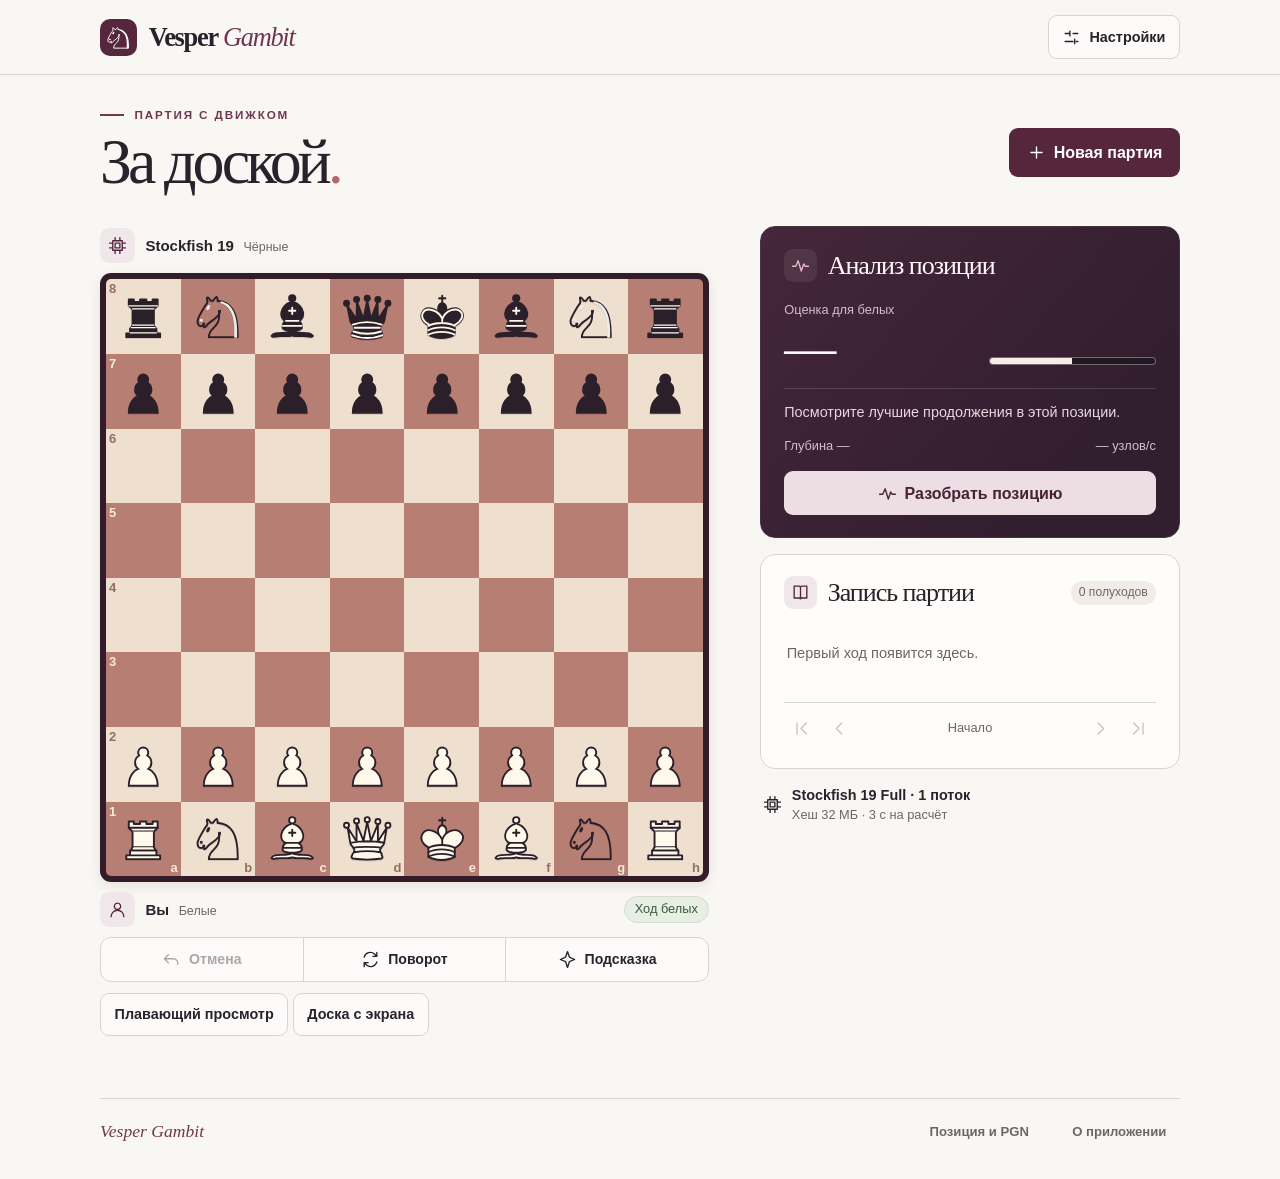
==== commit f403e660: "Build Vesper Gambit for GitHub Pages" ====
--- a/chess/index.html
+++ b/chess/index.html
@@ -14,6 +14,7 @@
 <div class="player" id="ptop"></div><div class="boardbox"><div id="board" role="group" aria-label="Шахматная доска"></div></div><div class="player" id="pbottom"></div>
 <div class="tools"><button id="undo"><i data-icon="undo"></i>Отмена</button><button id="flip"><i data-icon="flip"></i>Поворот</button><button id="hint"><i data-icon="spark"></i>Подсказка</button></div>
 <button id="board-preview" class="soft" style="margin-top:.65rem" hidden>Плавающий просмотр</button>
+<button id="screen-coach" class="soft" style="margin-top:.65rem">Доска с экрана</button>
 <div class="message" id="message" role="status"></div><button id="claim" hidden>Заявить ничью</button></section>
 <aside><section class="analysis panel"><div class="sectitle"><span class="ico"><i data-icon="pulse"></i></span><h2>Анализ позиции</h2></div><div class="scoreline"><div><div class="meta">Оценка для белых</div><div id="score">—</div></div><div class="meter" aria-hidden="true"><span id="fill"></span></div></div><div id="lines" class="lines">Посмотрите лучшие продолжения в этой позиции.</div><div class="statrow"><span id="depth">Глубина —</span><span id="speed">— узлов/с</span></div><button id="analyze" class="analysisbtn"><i data-icon="pulse"></i><span>Разобрать позицию</span></button></section>
 <section class="panel notebook"><div class="sectitle"><span class="ico"><i data-icon="book"></i></span><h2>Запись партии</h2><span class="chip" id="count">0 ходов</span></div><div id="history"></div><div class="histnav"><button id="first" aria-label="Начало партии"><i data-icon="first"></i></button><button id="prev" aria-label="Предыдущий ход"><i data-icon="back"></i></button><span id="cursor">Начало</span><button id="next" aria-label="Следующий ход"><i data-icon="next"></i></button><button id="last" aria-label="Текущая позиция"><i data-icon="last"></i></button></div></section>
@@ -21,7 +22,7 @@
 <footer class="frame"><span>Vesper Gambit</span><button id="data">Позиция и PGN</button><button id="about">О приложении</button></footer>
 <dialog id="dialog"><div class="dlghead"><h2 id="dlgTitle"></h2><button id="close" aria-label="Закрыть"><i data-icon="x"></i></button></div><div id="dlg"></div></dialog>
 <noscript>Для игры откройте приложение в браузере с включённым JavaScript. Предпросмотр в «Файлах» может показывать только страницу.</noscript>
-<script type="application/octet-stream" id="deadwasm">AGFzbQEAAAABYA9gA39/fwF/YAJ/fwF/YAJ/fwBgAX8Bf2AEf39/fwBgA39/fwBgAX8AYAABf2AAAGACf34BfmAEf39/fwF/YAR/f39+AX5gBn9/f39/fwBgBX9/f39/AGAFf39/f38BfwNTUgMCAwQCBQQGBQIDBgcCAggFAAMBBgYJCQoDBAICAwUGBgsGAwIIAgEMCgYBAAAFDQQGDQEKDg4DBQUFBQEBBg0BAQEBAQACAgIECAIGBgICAgAEBQFwAQ0NBQMBAB8GGQN/[base64]/wFxQQxJDQAgB0F+cUFuRw0MIAhBQEgNBQwMCyAIQUBIDQQMCwsgB0EPakH/AXFBAksNCiAIQUBIDQIMCgsgCEHwAGpB/[base64]/[base64]/[base64]/[base64]/wFxIgRBwABPDQ4gCyAEQQF0akEDOwAAIAZBAWpBB3EhBgwKCyASQQN0IAZzQf8BcSIEQcAATw0OIAsgBEEBdGpBgQI7AAAgBkEBakEHcSEGDAkLIBJBA3QgBnNB/wFxIgRBwABPDQ4gCyAEQQF0akEBOwAAIAZBAWpBB3EhBgwICyASQQN0IAZzQf8BcSIEQcAATw0OIAsgBEEBdGpBggI7AAAgBkEBakEHcSEGDAcLIBJBA3QgBnNB/wFxIgRBwABPDQ4gCyAEQQF0akECOwAAIAZBAWpBB3EhBgwGCyASQQN0IAZzQf8BcSIEQcAATw0OIAsgBEEBdGpBgAI7AAAgBkEBakEHcSEGDAULIBJBA3QgBnNB/wFxIgRBwABPDQ4gCyAEQQF0akEAOwAAIAZBAWpBB3EhBgwECyASQQN0IAZzQf8BcSIEQcAATw0OIAsgBEEBdGpBhAI7AAAgBkEBakEHcSEGDAMLIBJBA3QgBnNB/wFxIgRBwABPDQ4gCyAEQQF0akEEOwAAIAZBAWpBB3EhBgwCCyASQQN0IAZzQf8BcSIEQcAATw0OIAsgBEEBdGpBhQI7AAAgBkEBakEHcSEGDAELIBJBA3QgBnNB/[base64]/[base64]/aiIGDQALCyABQRBqQdEAIA8gDhCGgICAACABKAIQQQFGDQFBACECDAILA0ACQCADLQAAQcsARw0AQQEhAgwDCyADQQFqIQMgBEF/aiIEDQALIA8hAyAOIQQDQCADLQAAQdEARg0BIANBAWohAyAEQX9qIgQNAAtBACECDAELQQIhAgsgASACOgDJBiAOQQdLDQELIA8hAyAOIQQCQANAAkAgAy0AAEHrAEcNACAPIQMgDiEEA0ACQCADLQAAQfEARw0AQQMhAgwHCyADQQFqIQMgBEF/[base64]/[base64]/[base64]///8DTQ0AQQBBABCEgICAAAALAkAgBEEDIARBA0sbQQFqIgZBAnQiBEH8////[base64]/wFxIQIMAQsgAy0AAUE/cSEIIAJBH3EhEgJAIAJBX0sNACASQQZ0IAhyIQIgA0ECaiEDDAELIAhBBnQgAy0AAkE/cXIhCAJAIAJBcE8NACAIIBJBDHRyIQIgA0EDaiEDDAELIAhBBnQgAy0AA0E/[base64]/[base64]/[base64]/[base64]/ABIhWDIhZQDQAgFkI4hiAWQoD+A4NCKIaEIBZCgID8B4NCGIYgFkKAgID4D4NCCIaEhCAWQgiIQoCAgPgPgyAWQhiIQoCA/AeDhCAWQiiIQoD+A4MgFkI4iISEhCEWIAFBxARqQQFqIQQDQCAEIBZ6IhenQQF0akGAAjsAAEIBIBeGIhcgFlIhAyAXIBaFIRYgAw0ACwsgEyAVgyIWUA0EIBZCOIYgFkKA/gODQiiGhCAWQoCA/AeDQhiGIBZCgICA+A+DQgiGhIQgFkIIiEKAgID4D4MgFkIYiEKAgPwHg4QgFkIoiEKA/gODIBZCOIiEhIQhFiABQcQEakEBaiEEA0AgBCAWeiIXp0EBdGpBADsAAEIBIBeGIhcgFlEhAyAXIBaFIRYgA0UNAAwFCwtBvLT4gABBLkHstPiAABCIgICAAAALQfy0+IAAQS5BrLX4gAAQiICAgAAAC0G8tPiAAEEuQey0+IAAEIiAgIAAAAtB/LT4gABBLkGstfiAABCIgICAAAALAkAgFCABKQP4ASIVgyIWUA0AIBZCOIYgFkKA/gODQiiGhCAWQoCA/AeDQhiGIBZCgICA+A+DQgiGhIQgFkIIiEKAgID4D4MgFkIYiEKAgPwHg4QgFkIoiEKA/gODIBZCOIiEhIQhFiABQcQEakEBaiEEA0AgBCAWeiIXp0EBdGpBgQI7AABCASAXhiIXIBZSIQMgFyAWhSEWIAMNAAsLAkAgEyAVgyIWUA0AIBZCOIYgFkKA/gODQiiGhCAWQoCA/AeDQhiGIBZCgICA+A+DQgiGhIQgFkIIiEKAgID4D4MgFkIYiEKAgPwHg4QgFkIoiEKA/gODIBZCOIiEhIQhFiABQcQEakEBaiEEA0AgBCAWeiIXp0EBdGpBATsAAEIBIBeGIhcgFlIhAyAXIBaFIRYgAw0ACwsCQCAUIAEpA4ACIhWDIhZQDQAgFkI4hiAWQoD+A4NCKIaEIBZCgID8B4NCGIYgFkKAgID4D4NCCIaEhCAWQgiIQoCAgPgPgyAWQhiIQoCA/[base64]/[base64]/gODQiiGhCAWQoCA/AeDQhiGIBZCgICA+A+DQgiGhIQgFkIIiEKAgID4D4MgFkIYiEKAgPwHg4QgFkIoiEKA/gODIBZCOIiEhIQhFiABQcQEakEBaiEEA0AgBCAWeiIXp0EBdGpBhAI7AABCASAXhiIXIBZSIQMgFyAWhSEWIAMNAAsLAkAgEyAVgyIWUA0AIBZCOIYgFkKA/gODQiiGhCAWQoCA/AeDQhiGIBZCgICA+A+DQgiGhIQgFkIIiEKAgID4D4MgFkIYiEKAgPwHg4QgFkIoiEKA/gODIBZCOIiEhIQhFiABQcQEakEBaiEEA0AgBCAWeiIXp0EBdGpBBDsAAEIBIBeGIhcgFlIhAyAXIBaFIRYgAw0ACwsCQCAUIAEpA5gCIhWDIhZQDQAgFkI4hiAWQoD+A4NCKIaEIBZCgID8B4NCGIYgFkKAgID4D4NCCIaEhCAWQgiIQoCAgPgPgyAWQhiIQoCA/[base64]/[base64]/[base64]/[base64]//[base64]/[base64]///[base64]/[base64]/HzYC/Ln4gABBACAINgLAt/[base64]/Lf4gAA2Aoi4+IAAQQBB9Lf4gAA2Avy3+IAAQQBBhLj4gAA2ApC4+IAAQQBB/[base64]/[base64]/[base64]/iAACEJIAdBEGpBACkCxLf4gAA3AgAgB0EIaiIAIAk3AgBBACAINgLAt/iAAEEAIAE2Ary3+IAAQQAgADYCxLf4gABBAEEANgLIt/[base64]/iAAGoiAyECDAELIANB+AFxIgNBzLf4gABqIQIgA0HUt/[base64]/[base64]/AkACQAJAAkAgAkEDakF8cSIEIAJGDQAgBCACayEEQQAhBSABQf8BcSEGQQEhBwNAIAIgBWotAAAgBkYNBCAEIAVBAWoiBUcNAAsgBCADQXhqIghLDQIMAQsgA0F4aiEIQQAhBAsgAUH/AXFBgYKECGwhBQNAQYCChAggAiAEaiIGKAIAIAVzIgdrIAdyQYCChAggBkEEaigCACAFcyIGayAGcnFBgIGChHhxQYCBgoR4Rw0BIARBCGoiBCAITQ0ACwsCQCADIARGDQAgAyAEayEHIAIgBGohAkEAIQUgAUH/[base64]///[base64]/Ln4gABBf2oiADYC/Ln4gAAgAA0BAkBBACgCxLf4gAAiAEUNAEEAIQEDQCABQQFqIQEgACgCCCIADQALC0EAIAFB/x8gAUH/H0sbNgL8ufiAAA8LAkBBACgCxLf4gAAiAUUNAEEAIQIDQCACQQFqIQIgASgCCCIBDQALC0EAIAJB/x8gAkH/H0sbNgL8ufiAACAFIARNDQBBAEF/NgL0ufiAAAsLFQAgACABQQF0QQFyIAIQkICAgAAAC5IHBgN/AX4BfwF+BH8GfiOAgICAAEHQAWsiAiSAgICAAAJAQeMARQ0AIAJBAEHjAPwLAAsgAUEBaiEDIAJBMGohBEIAIQVBQCEGQgAhBwJAA0AgBkGo0/[base64]/IQwLIA0gDIMgEYMgDFINASAHQoCAgICAgICAEFINAQsgBXqnQQN0KQO4mPiAACAPg1ANAQsgAEECOgBkIABBgICAgHg2AgAMAQtB6ABFDQAgACACQegA/AoAAAsgAkHQAWokgICAgAAPCyAIQcAAQajT9YAAEIWAgIAAAAv+gwENAn8Bfgp/BX4BfwR+AX8CfgJ/AX4CfwR+B38jgICAgABB8AhrIgEkgICAgAACQEHoAEUNACABIABB6AD8CgAACwJAAkACQAJAAkACQAJAAkACQAJAAkACQEGAAxCCgICAACICRQ0AQgAhAyABQegAakEYakIANwMAIAFBADoAtAEgAULAhD03A3AgAUJ/[base64]/[base64]/[base64]/CgABqIR8gHEG43/WAAGohE0IBIBR6IhKGIBSFIRRBACEcA0AgEyASpyIbQQN0IhhqKQMAIBGDIRVCACEaAkAgESAWIBJ8QjiDIBJCB4OEiKdBAXENACAfIBhqKQMAIBeDIRoLAkAgGiAVhSAQgyISUA0AIAAgHEH/AXFBBHRqIhggEjcDACAYIB4gG0H4AXFBA3ZGOgAJIBggGzoACCABIBxBAWoiHDoAiAULIBRQIRtCASAUeiIShiAUhSEUIBsNAgwACwsgASkDyAUiFiAOgyIgeiEhAkAgASkDoAUgDoMiIiABKQPoBUJ/hSIjgyIUUA0AQQFBBiANGyEeQjhCCCANGyEXIA96p0EJdCAhp0EDdGopA7jn9YAAIA+FIBCDIRkgASkD4AUiEUJ/[base64]/[base64]/[base64]/[base64]/[base64]/[base64]/[base64]/hSEXIAEpA8gFIA6DeqdBCXRB+IzAgABqIRMgDUEJdCIbQaiPwoAAaiEkIBtBuN/1gABqIR5CASAUeiIShiAUhSEUA0AgHiASpyIYQQN0IhtqKQMAIBGDIRVCACEaAkAgESAWIBJ8QjiDIBJCB4OEiKdBAXENACAkIBtqKQMAIBeDIRoLAkAgGiAVhSATIBtqKQMAgyAQgyISUA0AIAAgHEH/AXFBBHRqIhsgEjcDACAbIB8gGEH4AXFBA3ZGOgAJIBsgGDoACCABIBxBAWoiHDoAiAULIBRQIRtCASAUeiIShiAUhSEUIBtFDQALCwJAIAEtAIIGQQFHDQAgAS0AgwYiHEE4cSkD+Jf4gAAgHEEHcSIbQQN0KQO4l/[base64]/[base64]/[base64]/[base64]/[base64]/[base64]/[base64]/1gABqIh8gGGopAwAgASkDoAUgEIMiDoOEQgBSDQBCASATQQJqQQdxIB5yIhithiIXQgAgGEEYbCIbKAK4psKAACAbKQOwpsKAACAaIBeEIhqDIBspA6imwoAAfiAbMQC8psKAAIinakEDdCkDqLLCgAAgGEEDdCIYKQO41/WAAIMgEYMgGygCuJrCgAAgGykDsJrCgAAgGoMgGykDqJrCgAB+IBsxALyawoAAiKdqQQN0KQOossKAACAYKQO40/[base64]/WAAIMgECAdICCEgyISg4QgECAbKQO42/[base64]/NwPICCABQQg6ANgIAkAgAUGYBmoQkoCAgAAiE0H/AXEiJUEHRg0AAkAgAS0A2AgiHEEIRw0AIAogAUGYBmoQkoCAgAAiHEEQdjoAACABIBw7AdgICyAcQf8BcUEHRw0AAkACQAJAAkACQCABKAKIBg0AQagaEIKAgIAAIhxFDQEgHEJ/NwOAGiAcQaAaakJ/NwMAIBxBmBpqQn83AwAgHEGQGmpCfzcDACAcQYgaakJ/NwMAIAFBADYC7AggAUKfgICAwAM3AuQIIAEgHEGAGmo2AuAIAkAgBA0AIAFB4AJqIAFBoAVqQegA/AoAAAsgAUHgCGogAUHgAmoQk4CAgAAaIAFBiAZqQQhqIAFB4AhqQQhqKQIANwMAIAEgASkC4Ag3A4gGCyATQYD+/wdxQQh2IQ0CQCAEDQAgAUHgAmogAUGgBWpB6AD8CgAACyAHQgA3AwAgB0EIakIANwMAIAFBADoAwgMCQAJAAkACQCABKQPgBSIRQgEgDa2GIhKDUA0AQgEgE0EQdiIcrYYhECANQT9xIR8gHEE/cSEkAkACQAJAAkAgASkDoAUiGiABKQOwBYUgASkDqAUiDoUiFiASg0IAUg0AIAEpA7gFIBKDUA0BQQMhGwwDCyAaIBKDUA0BQQAhGwwCC0EFQQQgASkDwAUgEoNQGyEbDAELQQJBASAOIBKDUBshGwsgHEH/AXEhJiABQeACaiAbQQN0aiIeIB4pAwAgEoU3AwAgBiABLQCEBiIYQQN0aiIcIBwpAwAgEoU3AwAgHiAeKQMAIBCFNwMAIBwgHCkDACAQhTcDACABIAEpA6ADIBKFIhUgEIUiFzcDoAMgASABKQO4AyAYQYAYbEG45/[base64]/eAACAUhSIUNwO4AwsgBSABLQDEAyIeQQFzIilqIiogKi0AACAkQQZ0ICZqLQC0i8CAAEF/c3E6AAAgBSAeaiIqICotAAAgGEEGdCAfci0AtIvAgABBf3NxOgAAIAYgKUEDdGopAwAiESABKQOIA4MhGgJAAkACQCAbQQVGDQAgGnohGiAbDgICAQYLIBp6IRogEiAQhUKr/////////6t/g1BFDQUgHEIBICZBB3EiGy0AxIzAgABBOEEAIBgbIhhyIh+thiIQIBwpAwCFQgEgGy0AzIzAgAAgGHIiG62GIhKFNwMAIAEgECABKQP4AoUgEoU3A/gCIAEgEiAQhSAVhSIVNwOgAyABICdBgAxqIhwgH0E/cUEDdGopAwAgHCAbQT9xQQN0aikDAIUgFIU3A7gDDAULIAEgGqdBA3QpA7jb9YAAIBCDNwOwAwwECwJAICVBBkYNACAlQQFHDQIgASAVNwOgAyABIAEpA+ACIBCFNwPgAiABIAEpA+gCIBCFNwPoAiABIBqnQQN0KQO42/WAACAQgzcDsAMgASAnIChqIhwpAwAgHCkDgASFIBSFNwO4AwwECwJAAkACQAJAIBJCgP6DgICAwP8Ag1ANACAQQoCAgPj/H4NQRQ0BCyAmQQdxIR8gAS0AgwYhHCABLQCCBiEbIBhFDQEgG0EBcUUNAiAmQQhqQThxIB9yIBxHDQIMBQsCQCAmQQdxQQN0KQO4l/iAACAmQfgBcSkD+Jf4gACDIAEpA+ACgyARg1ANACABICY6AMMDIAFBAToAwgMLIAEgKUEJdCAap0EDdGopA7jf9YAAIBCDNwOwAwwFCyAbQQFxRQ0AICZBOGpBOHEgH3IgHEYNAwsgASApQQl0IBqnQQN0aikDuN/[base64]/fINQIhwbIRogFCARIBwbIREMAQsgFkIBIBSGhSEWCyAQQgBSIRxCASAQeiIUhiAQhSEQIBwNAAsgASAWNwOwAyABIBE3A6gDCyABIB5BAXM6AMQDAkAgBA0AIAFBoAVqIAFB4AJqQegA/[base64]/ahCHgICAAAtB6ABFDQogASABQfgBakHoAPwKAAAMCgtBvLT4gABBLkHstPiAABCIgICAAAALQfy0+IAAQS5BrLX4gAAQiICAgAAACyAcIQwgHEEQRw0BCwsCQAJAAkACQCABKAKIBiIcDQACQEHoAEUiAA0AIAFB+AFqIAFBoAVqQegA/AoAAAsgAS0AtAEhHAJAIAANACABIAFB+AFqQegA/[base64]/AoAAAsgAUEwaiIGIAEtAGQiHkEDdGopAwAhDiABKQNQIQ9BACEAIAFBADoAiAUgAUEAOgDgAiAOQn+FIRACQCAPUA0AIA8gD0J/fINQDQQgASkDKCIRIA6DIhJ6pyIYQQN0KQO4mPiAACAQgyIUUA0HIAFBMEE4IB4baikDACEVIAEpAxAgASkDICIQhCEWIBAgASkDGIQhDiABKQNAIBKFIRcgHkEJdEG43/[base64]/1gABqIRhCASAUeiIShiAUhSEUIAFB6AJqIQ1BACEAA0AgGCASpyIcQQN0IhtqKQMAIBGDIRVCACEaAkAgESAWIBJ8QjiDIBJCB4OEiKdBAXENACAfIBtqKQMAIBeDIRoLAkAgGiAVhSAQgyISUA0AIA0gAEH/[base64]/[base64]/[base64]/[base64]/[base64]/WAAGoiDSAbaikDACABKQMAIBCDIg6DhEIAUg0EIBNBAmpBB3EgGHIiHCAaQgEgHK2GIheEIhoQloCAgAAhGSAXQgAgHCAaEJeAgIAAIBGDIBkgEoOEIBAgHEEDdCIcKQO42/WAAIMgFYOEIBYgHCkDuJj4gACDIBCDhCANIBxqKQMAIA6DhFAbIBSFIRQMBAtB/LT4gABBLkGstfiAABCIgICAAAALQby0+IAAQS5B7LT4gAAQiICAgAAAC0EBQYADEISAgIAAAAsgASkDKCIWIA6DIiN6IQMCQCABKQMAIA6DIiAgASkDSEJ/hSIhgyIUUA0AQQFBBiAeGyETQjhCCCAeGyEXIA96p0EJdCADp0EDdGopA7jn9YAAIA+FIBCDIRkgASkDQCIRQn+FIR0gHkEJdCIAQaiPwoAAaiEfIABBuN/1gABqIRhCASAUeiIShiAUhSEUIAFB6AJqIQ1BACEcA0AgGCASpyIAQQN0IhtqKQMAIBGDIRVCACEaAkAgESAXIBJ8QjiDIBJCB4OEiKdBAXENACAfIBtqKQMAIB2DIRoLAkAgGiAVhSAZgyISUA0AIA0gHEH/AXFBBHRqIhsgEjcDACAbIBMgAEH4AXFBA3ZGOgAJIBsgADoACCABIBxBAWoiHDoAiAULIBRQIQBCASAUeiIShiAUhSEUIABFDQALCwJAIAEtAGJBAUcNACABLQBjIgBBOHEpA/[base64]/hSEhIAYgAS0AZCIeQQN0aikDACIOIAEpAygiFoMiI3ohAyABKQNQIQ8LIA96IRkCQCABKQMIIhUgIYMgDoMiElANACAZp0EJdCADp0EDdGopA7jn9YAAIA+FIBCDIRcgAUHoAmohGwNAQgEgEnoiGoYhFAJAIBqnQQN0KQO42/[base64]/WAAIMgEIMiGkIAUQ0AIBsgAS0AiAUiHEEEdGoiACAaNwMAIABBADoACSAAIBQ8AAggASAcQQFqOgCIBQsgElAhAEIBIBJ6IhSGIBKFIRIgAEUNAAsLAkAgASkDGCIgICGDIA6DIhJQDQAgGadBCXQgA6dBA3RqKQO45/[base64]/[base64]/[base64]/WAAIMgISAdhCABQTBBOCAeG2opAwAiEIMiEYMgACgCuJrCgAAgACkDsJrCgAAgEoMgACkDqJrCgAB+IAAxALyawoAAiKdqQQN0KQOossKAACAcKQO40/WAAIMgECAdICOEgyISg4QgECAcKQO42/[base64]/NwPICAJAAkACQCABQZgGahCSgICAACIAQf8BcUEHRg0AIAEpAwAhESABKQMgIRAgASkDGCESIAEpAwghFCABQfgBakEEakEAOgAAIAFBADYC+AEgAUEHQQQgECASIBSEhCIaUBtBACABQfgBahCYgICAAA0DIAEtAPsBDQIgEXsiEadBAXYiHEEDIBxBA0sbQX5qrUL/AYMhECABKQMAIhIgASkDMINCCIYgASkDOIMgASkDKCAShIN7IRIgGkIAUg0BIBIgEFQNASABLwH4AUH//wNxQYECRg0BAkACQAJAAkAgAEH/AXFBeWoOAgMAAQsCQEHAAkUNACABQeACaiABQZgGakHAAvwKAAALQX8hAANAIABBAWohACABQeACahCSgICAAEH/AXFBB0cNAAwCCwsCQEHAAkUNACABQeACaiABQZgGakHAAvwKAAALQQAhAANAIABBAWohACABQeACahCSgICAAEH/[base64]/aigCACIcQXhxIhhBBEEIIBxBA3EiHBsgAGpJDQMCQCAcRQ0AIBggAEEnaksNBQsgG0GQf2oQh4CAgAALQQAhAAwGC0G8tPiAAEEuQey0+IAAEIiAgIAAAAtB/[base64]/[base64]/[base64]/[base64]/AXFyC9IGBgF+BH8Mfgh/[base64]/AXEhFCABLQBgQf8BcSEVIAEtAGFB/wFxIRYgAS0AYkEBcSEXIAEtAGNB/wFxIRhBACEZQQAhGgN/AkACQAJAAkAgEyAFaikAACIbIAeFIhxCf4UgHEL//fv379+//358g0KAgYKEiJCgwIB/gyIcUA0AA0ACQCACIBNBACAceqdBA3YgBWogBHFrQegAbGoiA0FwaikDAFINACAPIANBmH9qKQMAUg0AIA4gA0Ggf2opAwBSDQAgDSADQah/[base64]/[base64]/WAACAAQRhsIgAoAriawoAAIAApA7CawoAAIAGDIAApA6iawoAAfiAAMQC8msKAAIinakEDdCkDqLLCgACDC08AIABB/wFxIgBBA3QpA7jX9YAAIABBGGwiACgCuKbCgAAgACkDsKbCgAAgAYMgACkDqKbCgAB+IAAxALymwoAAiKdqQQN0KQOossKAAIMLgTMNAn8FfgJ/AX4CfwF+AX8CfgF/BH4BfwZ+BH8jgICAgABB4AZrIgQkgICAgABBASEFAkAgACkDMCIGeyIHQgFRDQAgACkDCCEIIAApAxAhCQJAIAdCAlINACAIIAaDQgBRDQAgACkDGCAAKQMAhCAIhCAJhCAAKQM4g1ANAQsCQCAJIAaDIgpQDQBBASEFIAp7p0EBaiAHp0cNAELV1NbS2srqqqp/Qqqrqa2ltZXV1QAgCkLV1NbS2srqqqp/g1AbIAmDIAiEIAApAwCEUA0BCyAAQTBqIgsgAC0AZCIMQQN0aikDACENIAApA1AhCkEAIQ4gBEEAOgDwBCAEQQA6AMgCIA1Cf4UhBwJAAkACQAJAAkAgClAiDw0AIAogCkJ/fINQDQEgACkDKCIKIA2DIhB6pyIRQQN0KQO4mPiAACAHgyISUA0EIAYgACkDOCAMGyAKgyETIAxBCXRBuN/[base64]/CgABqISAgDkG43/[base64]/CgABqISMgGUG43/WAAGohBUIBIBJ6IgqGIBKFIRIgBEHQAmohIANAIAUgCqciFEEDdCIZaikDACATgyEVQgAhEAJAIBMgFyAKfEI4gyAKQgeDhIinQQFxDQAgIyAZaikDACAYgyEQCwJAIBAgFYUgESAZaikDAIMgB4MiClANACAgIA5B/wFxQQR0aiIZIAo3AwAgGSAhIBRB+AFxQQN2RjoACSAZIBQ6AAggBCAOQQFqIg46APAECyASUCEZQgEgEnoiCoYgEoUhEiAZRQ0ACwsCQCAALQBiQQFHDQAgAC0AYyIZQThxKQP4l/iAACAZQQdxIhRBA3QpA7iX+IAAgyAdgyIKUA0AQgEgGUE4QQggDBtqQThxIBRyIhGthiEQQgEgCnoiEoYgCoUhCiAEQcgCakEIaiEFA0ACQCAAIBKnIhkgERCRgICAAEUNACAFIA5B/wFxQQR0aiIUIBA3AwAgFEEAOgAJIBQgGToACCAEIA5BAWoiDjoA8AQLIApQIRlCASAKeiIShiAKhSEKIBlFDQALCwJAIA0gH4MgCIMiClANAEIBIAp6IhKGIAqFIQogBEHQAmohFANAAkAgEqdBA3QpA7jb9YAAIAeDIhBCAFENACAUIA5B/[base64]/[base64]/[base64]/[base64]/WAACAZKAK4msKAACAZKQOwmsKAACAQgyAZKQOomsKAAH4gGTEAvJrCgACIp2pBA3QpA6iywoAAg4WDIAeDIhNCAFENACAFIA5B/wFxQQR0aiIZIBM3AwAgGUEAOgAJIBkgEjwACCAEIA5BAWoiDjoA8AQLIApQIRlCASAKeiIShiAKhSEKIBlFDQALCwJAAkAgIkEDdCkDuJj4gAAgB4MiElBFDQBCACESDAELIAYgACkDOCAMGyAagyETIB0gCYQhFSAdIByEIRcgDEEJdEG43/[base64]/hSIdgyISUEUNAEEAIQ4MAQtBAUEGIAwbIQVCOEIIIAwbIRcgByAfgyEYIAApA0AiE0J/hSEeIAxBCXQiDkGoj8KAAGohICAOQbjf9YAAaiERQgEgEnoiCoYgEoUhEiAEQdACaiEhQQAhDgNAIBEgCqciGUEDdCIUaikDACATgyEVQgAhEAJAIBMgFyAKfEI4gyAKQgeDhIinQQFxDQAgICAUaikDACAegyEQCwJAIBAgFYUgGIMiClANACAhIA5B/wFxQQR0aiIUIAo3AwAgFCAFIBlB+AFxQQN2RjoACSAUIBk6AAggBCAOQQFqIg46APAECyASUCEZQgEgEnoiCoYgEoUhEiAZRQ0ACwsCQCAALQBiQQFHDQAgAC0AYyIZQThxKQP4l/iAACAZQQdxIhRBA3QpA7iX+IAAgyAcgyIKUA0AQgEgGUE4QQggDBtqQThxIBRyIhGthiEQQgEgCnoiEoYgCoUhCiAEQcgCakEIaiEFA0ACQCAAIBKnIhkgERCRgICAAEUNACAFIA5B/wFxQQR0aiIUIBA3AwAgFEEAOgAJIBQgGToACCAEIA5BAWoiDjoA8AQLIApQIRlCASAKeiIShiAKhSEKIBlFDQALCwJAIA0gHYMiFyAIgyIKUA0AIAcgH4MhFSAEQdACaiEUA0BCASAKeiIQhiESAkAgEKdBA3QpA7jb9YAAIBWDIhNCAFENACAUIA5B/[base64]/WAAIMgE4MiEEIAUQ0AIBEgDkH/[base64]/wFxQQR0aiIZIBM3AwAgGUEAOgAJIBkgEjwACCAEIA5BAWoiDjoA8AQLIApQIRlCASAKeiIShiAKhSEKIBlFDQALCyAjQQN0KQO4mPiAACAHgyISUA0CIAYgACkDOCAMGyAagyETIBggCYQhFSAYIA2EIRcgDEEJdEG43/[base64]/[base64]/[base64]/wFxQQR0aiIZQQA6ABEgGSAiOgAQIBkgEjcDCCAOQQFqIQ4LIAQgDjoA8AQLAkBBsAJFDQAgBCAEQcgCakGwAvwKAAALIARBCDoAwAIgBEIANwO4AiAEQn83A7ACIARBwgJqIAQQkoCAgAAiDkEQdjoAACAEIA47AcACAkAgDkH/AXFBB0YNAEEAIQUgAUH/AXFFDQECQEHIAkUNACAEQcgCaiAEQcgC/AoAAAsgAUF/aiEhIAMgDGohDCAAKQMAIhAgCYUgCIUhEiAAKQNAIQogACkDGCAAKQMghCETA0AgBC0AiAUhDiAEQQg6AIgFAkACQCAOQQhGDQAgBC0AigUhFCAELQCJBSEZDAELIARByAJqEJKAgIAAIg5B////B3EiGUEQdiEUIBlBCHYhGQsCQAJAAkACQAJAAkAgDkH/AXEiDkEHRg0AIApCASAZrYYiB4NQDQECQAJAIBIgB4NCAFINACATIAeDUEUNASAMQQE6AAAMBgsgECAHg0IAUg0DIAggB4NQDQQLIANBAToAAwwEC0EBIQUMBwtBpIvAgAAQlICAgAAACyADIAIgAy0ABHI6AARBASERDAILIANBAToAAgtBACERCyAAIBRBEHQgGUH/AXFBCHQgDnJyIARB+AVqEJ6AgIAAAkBB6ABFDQAgBEGQBWogBEH4BWpB6AD8CgAACyAEQZAFaiAhIAIgEXIgAxCYgICAAA0ADAILCyAPIAxBAXNyIQULIARB4AZqJICAgIAAIAULwg0JA38CfgF/An4BfwF+C38BfgF/I4CAgIAAQbAdayIBJICAgIAAQQAhAgJAIAAtAGINACABQdgYaiEDAkBBgARFDQAgA0EAQYAE/AsACyABQfAcakIANwMAIAFBkB1qQgA3AwAgAUGYHWpCADcDACABQaAdakIANwMAIAFCADcD6BwgAUIANwOIHSAAKQNAIQQCQEHoAEUNACABQfAXaiAAQegA/AoAAAsgAUGAHWpCADcDACABQgA3A/gcIAEgBEJ/[base64]/[base64]/AoAAAsgAUGAHWpCADcDACABQgA3A/gcIAEgBTcD4BwgAUEAOgCoHSABQgA3A+AXIAFCADcD0BcgAUIANwPAFyABIAQ3A9gcAkAgBg0AA0AgAyAEeiIHp0EDdGoiCSAJKQMAQgEgB4YiB4Q3AwAgByAEUiEJIAcgBIUhBCAJDQALCyABQcAXahCigICAAAJAQfAFRQ0AIAFB8AVqIAFBwBdqQfAF/AoAAAsgASAINwP4BSABQgE3A/AFIAFB8AVqEKCAgIAAQQAhAiABQfAFahCjgICAAA0AIAFB4AtqIAAQpoCAgAAgAUIBNwPwCyABQgE3A+ALIAEgCEIAIAh9gyIHNwPoCyABQgEgByAIhXqGIgQ3A/[base64]/An4BfwF+AX8BfgF/An4BfwV+AX8FfgV/AX4LfwJ+AX8CfgN/[base64]/WAAIMgEiAJKAK4msKAACAJKQOwmsKAACAMgyAJKQOomsKAAH4gCTEAvJrCgACIp2pBA3QpA6iywoAAgyAWKQO40/[base64]/hSIXgyIOUA0AQQFBBiAGGyEcQjhCCCAGGyETIAEpA0AiD0J/hSEUIAZBCXQiCUGoj8KAAGohHSAJQbjf9YAAaiENQgEgDnoiCIYgDoUhDiAEQdACaiEeQQAhCQNAIA0gCKciFkEDdCIQaikDACAPgyERQgAhDAJAIA8gEyAIfEI4gyAIQgeDhIinQQFxDQAgHSAQaikDACAUgyEMCwJAIAwgEYUgCoMiCFANACAeIAlB/wFxQQR0aiIQIAg3AwAgECAcIBZB+AFxQQN2RjoACSAQIBY6AAggBCAJQQFqIgk6APAECyAOUCEWQgEgDnoiCIYgDoUhDiAWRQ0ACwsgGqchHwJAIBsgFYMiDlANAEEBQQYgBhshHkI4QgggBhshEyAfQQl0QfiMwIAAaiENIAEpA0AiD0J/hSEUIAZBCXQiFkGoj8KAAGohICAWQbjf9YAAaiEcQgEgDnoiCIYgDoUhDiAEQdACaiEdA0AgHCAIpyIQQQN0IhZqKQMAIA+DIRFCACEMAkAgDyATIAh8QjiDIAhCB4OEiKdBAXENACAgIBZqKQMAIBSDIQwLAkAgDCARhSANIBZqKQMAgyAKgyIIUA0AIB0gCUH/AXFBBHRqIhYgCDcDACAWIB4gEEH4AXFBA3ZGOgAJIBYgEDoACCAEIAlBAWoiCToA8AQLIA5QIRZCASAOeiIIhiAOhSEOIBZFDQALCwJAIAEtAGJBAUcNACABLQBjIhZBOHEpA/iX+IAAIBZBB3EiEEEDdCkDuJf4gACDIBuDIghQDQBCASAWQThBCCAGG2pBOHEgEHIiDa2GIQxCASAIeiIOhiAIhSEIIARByAJqQQhqIRwDQAJAIAEgDqciFiANEJGAgIAARQ0AIBwgCUH/AXFBBHRqIhAgDDcDACAQQQA6AAkgECAWOgAIIAQgCUEBaiIJOgDwBAsgCFAhFkIBIAh6Ig6GIAiFIQggFkUNAAsLAkAgByAXgyABKQMIIhGDIghQDQBCASAIeiIOhiAIhSEIIARB0AJqIRADQAJAIA6nQQN0KQO42/[base64]/[base64]/[base64]/[base64]/WAACAWKAK4msKAACAWKQOwmsKAACAMgyAWKQOomsKAAH4gFjEAvJrCgACIp2pBA3QpA6iywoAAg4WDIAqDIg9CAFENACAcIAlB/wFxQQR0aiIWIA83AwAgFkEAOgAJIBYgDjwACCAEIAlBAWoiCToA8AQLIAhQIRZCASAIeiIOhiAIhSEIIBZFDQALCwJAAkAgH0EDdCkDuJj4gAAgCoMiDlBFDQBCACEODAELIAFBMEE4IAYbaikDACAYgyEPIBsgGoQhEyAbICGEIRQgBkEJdEG43/[base64]/WAACAIhSEXAkACQCABKQMAIhIgB4MiGiABKQNIQn+FIhuDIg5QRQ0AQQAhCQwBC0EBQQYgBhshHEI4QgggBhshEyAKIBeDIRQgASkDQCIPQn+FIRUgBkEJdCIJQaiPwoAAaiEdIAlBuN/1gABqIQ1CASAOeiIIhiAOhSEOIARB0AJqIR5BACEJA0AgDSAIpyIWQQN0IhBqKQMAIA+DIRFCACEMAkAgDyATIAh8QjiDIAhCB4OEiKdBAXENACAdIBBqKQMAIBWDIQwLAkAgDCARhSAUgyIIUA0AIB4gCUH/AXFBBHRqIhAgCDcDACAQIBwgFkH4AXFBA3ZGOgAJIBAgFjoACCAEIAlBAWoiCToA8AQLIA5QIRZCASAOeiIIhiAOhSEOIBZFDQALCwJAIAEtAGJBAUcNACABLQBjIhZBOHEpA/iX+IAAIBZBB3EiEEEDdCkDuJf4gACDIBqDIghQDQBCASAWQThBCCAGG2pBOHEgEHIiDa2GIQxCASAIeiIOhiAIhSEIIARByAJqQQhqIRwDQAJAIAEgDqciFiANEJGAgIAARQ0AIBwgCUH/AXFBBHRqIhAgDDcDACAQQQA6AAkgECAWOgAIIAQgCUEBaiIJOgDwBAsgCFAhFkIBIAh6Ig6GIAiFIQggFkUNAAsLAkAgByAbgyIUIAEpAwgiEYMiCFANACAKIBeDIRMgBEHQAmohEANAQgEgCHoiDIYhDgJAIAynQQN0KQO42/[base64]/WAAIMgD4MiDEIAUQ0AIA0gCUH/[base64]/wFxQQR0aiIWIA83AwAgFkEAOgAJIBYgDjwACCAEIAlBAWoiCToA8AQLIAhQIRZCASAIeiIOhiAIhSEIIBZFDQALCyAgQQN0KQO4mPiAACAKgyIOUA0CIAFBMEE4IAYbaikDACAYgyEPIAcgFYQhEyAHIBuEIRQgBkEJdEG43/[base64]/[base64]/[base64]/wFxQQR0aiIWQQA6ABEgFiAfOgAQIBYgDjcDCCAJQQFqIQkLIAQgCToA8AQLAkBBsAJFDQAgBCAEQcgCakGwAvwKAAALIARBCDoAwAIgBEIANwO4AiAEQn83A7ACIARBwgJqIAQQkoCAgAAiCUEQdjoAACAEIAk7AcACAkAgCUH/AXFBB0YNAAJAQcgCRQ0AIARByAJqIARByAL8CgAAC0E4QQAgBhshIiAGQQFzIglBgBhsQbjn94AAaiIjIAEtAGMiJEEDdGohJSADQQFqISYgBkGAGGwiFkG48/eAAGohJyAWQbjr94AAaiEoIAZBBnRBtIvAgABqISkgFkG45/[base64]/v8HcUEIdiEJCwJAAkACQCAWQf8BcSIyQQdGDQACQEHoAEUiHw0AIARB+AVqIAFB6AD8CgAACyAdQgA3AwAgHUEIakIANwMAIARBADoA2gYCQAJAAkACQCATQgEgCa2GIgiDUA0AQgEgCUEIdiINrYYhCiAJQT9xIQUgDUE/cSELAkACQAJAAkAgFCAIg0IAUg0AIDEgCINQDQFBAyEWDAMLIAcgCINQDQFBACEWDAILQQVBBCAwIAiDUBshFgwBC0ECQQEgLiAIg1AbIRYLIAlB//8DcSEzIA1B/[base64]/////////+rf4NQRQ0EIBAgECkDAEIBIBxBB3EiCS0AxIzAgAAgInIiFq2GIgqFQgEgCS0AzIzAgAAgInIiCa2GIgiFNwMAIAQgBCkDkAYgCoUgCIU3A5AGIAQgESAKhSAIhSIRNwO4BiAEICcgFkE/cUEDdGopAwAgJyAJQT9xQQN0aikDAIUgDoU3A9AGDAQLIAQgDKdBA3QpA7jb9YAAIAqDNwPIBgwDCwJAAkACQAJAAkACQCAyQX9qDgYBAgICAgACCwJAIAhCgP6DgICAwP8Ag1ANACAKQoCAgPj/H4NQRQ0DCyAcQQdxIRYgBkUNAyAvQQFxRQ0EIBxBCGpBOHEgFnIgJEcNBAwGCyAEIBE3A7gGIAQgBCkDgAYgCoU3A4AGIAQgBCkD+AUgCoU3A/gFIAQgDKdBA3QpA7jb9YAAIAqDNwPIBiAEICogC2opAwAgKCALaikDAIUgDoU3A9AGDAYLIBAgECkDACAKhTcDACAEIAQpA/gFIAqFNwP4BSAEIBEgCoU3A7gGIAQgDiAqIAtqIgkpAwCFNwPQBiAEQfgFaiAyQQN0aiIWIBYpAwAgCoU3AwAgECAQKQMAIAqFNwMAIAQgBCkDuAYgCoUiETcDuAYgBCAEKQPQBiAJIDJBCXRqKQMAhTcD0AYgBC0A3AYhDQwFCwJAIBxB+AFxKQP4l/iAACAcQQdxQQN0KQO4l/iAAIMgBCkD+AWDIA+DUA0AIAQgHDoA2wYgBEEBOgDaBgsgBCAJQQl0IAynQQN0aikDuN/1gAAgCoM3A8gGDAQLIC9BAXFFDQAgHEE4akE4cSAWciAkRg0CCyAEIAlBCXQgDKdBA3RqKQO43/WAACAKgzcDyAYMAgsgAEGAgICAeDYCAAwFCyAsICwpAwAgLYU3AwAgBCAEKQP4BSAthTcD+AUgBCARIC2FIhE3A7gGIAQgDiAlKQMAhTcD0AYgBCAJQQl0IAynQQN0aikDuN/1gAAgCoM3A8gGCwJAIAQpA5AGIAQpA5gGIgqEIAynQQN0IgkpA7jT9YAAgyAKIAQpA4gGhCAJKQO41/WAAIOEIB4gDUEDdGopAwCDIgpQDQAgCUG45/[base64]/wFxIQUgBC0A8AVB/wFxIQsgBC0A8QVB/wFxITMgBC0A8gVBAXEhMiAELQDzBUH/AXEhNgNAAkAgDSAWaikAACIPIAyFIg5Cf4UgDkL//fv379+//358g0KAgYKEiJCgwIB/[base64]/[base64]/[base64]/[base64]/WAAIMgESAFKAK4msKAACAFKQOwmsKAACAKgyAFKQOomsKAAH4gBTEAvJrCgACIp2pBA3QpA6iywoAAgyAWKQO40/WAAIOEIBUgFikDuNv1gACDhCAUIA8gFmopAwCDhCATgyAWKQO4mPiAACAOg4RQGyIKIAsiF4UhCyAJIAhSIQUgCSAIhSEIIAUNAAsgCiAXUQ0EIAFBADoA+QIgASANOgD4AiABIAs3A/ACQQEhBQwDCyAHKQMoIRUCQCAHKQMAIAwgBy0AZCIYQQN0aikDACIXgyITIAcpA0giFEJ/hYMiC1BFDQBBACEFDAILQQFBBiAYGyEZQjhCCCAYGyERIAcpA0AiDkJ/[base64]/hYMiC1ANAEEBQQYgGxshGUI4QgggGxshESAHKQNQIgp6p0EJdCAJIAcpAyiDeqdBA3RqKQO45/WAACAKhSAIgyESIAcpA0AiDkJ/[base64]/[base64]/WAACAQhSEOQgEgCXoiC4YgCYUhCSAHKQNAIRADQAJAIA4gC6ciFkEYbCIFKAK4psKAACAFKQOwpsKAACAQgyAFKQOopsKAAH4gBTEAvKbCgACIp2pBA3QpA6iywoAAgyAWQQN0KQO41/WAAIMgCIMiCkIAUQ0AIAAgAS0AkAUiFkEEdGoiBSAKNwMAIAVBADoACSAFIAs8AAggASAWQQFqOgCQBQsgCVAhBUIBIAl6IguGIAmFIQkgBUUNAAsgBykDSEJ/[base64]/[base64]/[base64]/[base64]/hSESIBhBCXQiFkGoj8KAAGohGyAWQbjf9YAAaiEZQgEgC3oiCYYgC4UhCwNAIBkgCaciD0EDdCIWaikDACAOgyEQQgAhCgJAIA4gESAJfEI4gyAJQgeDhIinQQFxDQAgGyAWaikDACASgyEKCwJAIAogEIUgDSAWaikDAIMgCIMiCVANACAAIAVB/wFxQQR0aiIWIAk3AwAgFiAaIA9B+AFxQQN2RjoACSAWIA86AAggASAFQQFqIgU6AJAFCyALUCEWQgEgC3oiCYYgC4UhCyAWRQ0ACwsCQCAHLQBiQQFHDQAgBy0AYyIFQThxKQP4l/[base64]/WAAIMgDyAWQQl0aikDAIMgCIMiCkIAUQ0AIAAgAS0AkAUiFkEEdGoiBSAKNwMAIAVBADoACSAFIAs8AAggASAWQQFqOgCQBQsgCVAhBUIBIAl6IguGIAmFIQkgBUUNAAsLIAcpAyghEgJAIAcpAxggDCAHLQBkQQN0aikDACITgyIQIAcpA0giEUJ/[base64]/WAAIMgDyAWQQl0aikDAIMgCIMiCkIAUQ0AIAAgAS0AkAUiFkEEdGoiBSAKNwMAIAVBADoACSAFIAs8AAggASAWQQFqOgCQBQsgCVAhBUIBIAl6IguGIAmFIQkgBUUNAAsLIAcpAyghEgJAIAcpAyAgDCAHLQBkQQN0aikDACITgyIQIAcpA0giEUJ/[base64]/[base64]/[base64]/WAAIMgBykDECAHKQMgIgqEIAwgDUEBc0EDdGopAwAiCIMiEIMgFigCuJrCgAAgFikDsJrCgAAgCYMgFikDqJrCgAB+IBYxALyawoAAiKdqQQN0KQOossKAACAPKQO40/WAAIMgCiAHKQMYhCAIgyIJg4QgCCAPKQO42/[base64]/WAAIMgEIMgFigCuJrCgAAgFikDsJrCgAAgDoMgFikDqJrCgAB+IBYxALyawoAAiKdqQQN0KQOossKAACAPKQO40/WAAIMgCYOEIAggDykDuNv1gACDIAqDhCAXIA8pA7iY+IAAgyARg4QgGCAPaikDACASg4RQGyALhSELCwJAIAVBAkkNACAHKQNAIgggGikD6IzAgACDQgBSDQAgGUF/[base64]/[base64]/AoAAAsgAUEIOgDgAiABQgA3A9gCIAFCfzcD0AIgAyABQSBqEJKAgIAAIgVBEHY6AAAgASAFOwHgAgJAAkAgBUH/AXFBB0YNAAJAQcgCRQ0AIAFB6AJqIAFBIGpByAL8CgAACwNAIAEtAKgFIQUgAUEIOgCoBQJAAkAgBUEIRg0AIAEvAKkFIRYMAQsgAUHoAmoQkoCAgAAiBUGA/[base64]/LT4gABBLkGstfiAABCIgICAAAALQby0+IAAQS5B7LT4gAAQiICAgAAAC0H8tPiAAEEuQay1+IAAEIiAgIAAAAtBCEHoABCNgICAAAALzw0MAX4CfwF+AX8BfgJ/A34EfwJ+AX8BfgN/AkBB6ABFDQAgAiAAQegA/AoAAAsgAkIANwNIIAJBADoAYiACQdAAakIANwMAAkACQAJAAkAgACkDQCIDQgEgAUH///8HcSIEQQh2IgWthiIGg1ANAEIBIARBEHYiB62GIQggB0E/[base64]/[base64]/c3E6AAAgFiAPaiIWIBYtAAAgEUEGdCAFQT9xci0AtIvAgABBf3NxOgAAIBAgF0EDdGopAwAiAyACKQMogyELAkACQAJAAkAgDkEFRg0AIAt6IQsgDg4CAgEDCyALeiELIAYgCIVCq/////////+rf4NQRQ0CIAIgAikDGEIBIAdBB3EiAC0AxIzAgABBOEEAIBEbIg5yIhGthiIIhUIBIAAtAMyMwIAAIA5yIgCthiIGhTcDGCAEIAQpAwAgCIUgBoU3AwAgAiASIAiFIAaFIhI3A0AgAiAUQYAMaiIEIBFBP3FBA3RqKQMAIAQgAEE/cUEDdGopAwCFIBWFNwNYDAILIAIgC6dBA3QpA7jb9YAAIAiDNwNQDAELAkACQAJAIAFB/wFxIg5BBkYNACAOQQFHDQEgAiASNwNAIAIgAikDCCAIhTcDCCACIAIpAwAgCIU3AwAgAiALp0EDdCkDuNv1gAAgCIM3A1AgAiAUIAlBA3RqIgApAwAgACkDgASFIBWFNwNYDAMLAkACQAJAAkAgBkKA/oOAgIDA/[base64]/[base64]/eAAIU3A1ggAiAXQQl0IAunQQN0aikDuN/[base64]/A34BfwF+AX8BfgF/An4BfwF+An8BfgN/An4Efwd+BH8BfgF/AX4EfwF+AX8GfgN/A34BfyAAQcgFaiEBIABBqAVqIQIgAEHYBWohAyAAQZgBaiEEIABB4ABqIQUCQAJAA0AgACkDcCIGUA0BIAApA1giB0J/[base64]/hSEwIBIgNYMhOCATIDWDITkgESA1gyE6IAApA6AFQn+FITsgLUEJdEH4jMCAAGohPCACIDFBA3QiGmohPSAFIBpqIT4gMUEJdEG43/WAAGohP0IBIC96IkCGIC+FIQ8gAyAxQQFzQQN0aiFBIAYgACkDuAUgJoRCf4WDIUIgGCA1g0IAUiAscSFDIAUgLEF/[base64]/[base64]/WAACAaKAK4msKAACAaKQOwmsKAACBKgyAaKQOomsKAAH4gGjEAvJrCgACIp2pBA3QpA6iywoAAg4QhKAwFCyAopyIaQQN0KQO40/[base64]/[base64]/[base64]/[base64]/[base64]/[base64]/fINQGyArgyErQgEgSnoiD4YgSoUhFiBKUA0CDAELQgEgSnoiD4YgSoUhFiBKUEUNAAsLAkAgK1BFDQBCACErDAELQgEgQIYhSSBIQQl0Qbjn9YAAaiFQQgEgK3oiD4YgK4UhFgNAIBYhTQJAIEIgSSBQIA+nIlFBA3RqKQMAhEIBIA+GIhaEIkqDIg9QDQAgFkJ/hSFMQgEgD3oiFoYgD4UhDyAWpyEaAkACQAJAAkAgKg0AIEggUXNBB3EhTyBRQQdxQQN0QbiNwoAAaiFRA0AgDyEWQgEgGq1C/wGDhiIPIBeDIiggDyARgyJLhFANBCAPIAaDIU4CQAJAAkAgKFAgS0IAUnEgMUYNACBOUA0FIA8gCoMhKCAPIBSDIUsCQCBPDQAgS1ANACAoQgBSDQILIEogD0J/hYMhDwwCCyBOUA0FIA8gCoMhKCAPIBSDIUsLIEohDwsCQCAoUA0AIEtQDQAgLyBRKQMAQn+Fg0IAUg0AIDwgGkH/AXFBA3RqKQMAIA+EIQ8LIExCfyAEIBpB/wFxQQN0aikDACAPQn+Fg1AbICuDIStCASAWeiIohiAWhSEPICinIRogFlBFDQAMBQsLA0BCASAarUL/AYOGIhYgF4MiSyAWIBGDIk6EUA0DIEohKAJAIEtQIE5CAFJxIDFGDQAgFiAGg1ANAiBKIBZCf4WDISgLIExCfyAEIBpB/[base64]/[base64]/[base64]/AXEOBgABAgMEBQALQgAhBCADIAJBOEEIIAEbakE4cSACQQdxcq2Ip0EBcQ0FIAFBCXQgAkH/AXFBA3RqKQOoj8KAACADQn+Fgw8LIAJB/wFxQQN0KQO42/WAAA8LIAJB/wFxIgJBA3QpA7jX9YAAIAJBGGwiAigCuKbCgAAgAikDsKbCgAAgA4MgAikDqKbCgAB+IAIxALymwoAAiKdqQQN0KQOossKAAIMPCyACQf8BcSICQQN0KQO40/WAACACQRhsIgIoAriawoAAIAIpA7CawoAAIAODIAIpA6iawoAAfiACMQC8msKAAIinakEDdCkDqLLCgACDDwsgAkH/AXEiAkEDdCIAKQO41/WAACACQRhsIgIoArimwoAAIAIpA7CmwoAAIAODIAIpA6imwoAAfiACMQC8psKAAIinakEDdCkDqLLCgACDIAApA7jT9YAAIAIoAriawoAAIAIpA7CawoAAIAODIAIpA6iawoAAfiACMQC8msKAAIinakEDdCkDqLLCgACDhA8LIAJB/wFxQQN0KQO4mPiAACEECyAEC/EGBwN+BH8LfgF/A34DfwF+IABCADcDqAUgAEGwBWpCADcDAAJAAkACQCAAKQNwIgEgACkDuAUiAkJ/[base64]/[base64]/[base64]/I4CAgIAAQRBrIgEkgICAgAACQCAAKQNYIgIgACkDYCIDg3oiBEI/[base64]/WAACEUCyAUIAmDIhQgEoQhEkIAIAQgFFAbIBGEIREgFSATUSEWIBUgE4UhEyAWDQMMAAsLIAQgBlIhACADIQYgAA0ADAILCyAEIAZSDQELC0EAIQAgEVANACASUA0AIAkgEkJ/[base64]/IAQgA3siBiAEIAZUGyIUhkJ/hSEEIAggDUIBIBGGhEJ/[base64]/[base64]/AoAAAsgAkHwBWokgICAgAALhxIFB38Bfgd/AX4CfwJAIAAoAgwiAkEBaiIDRQ0AAkACQAJAAkACQCADIAAoAgQiBCAEQQFqIgVBA3YiBkEHbCIHIARBCEkbIghBAXZNDQACQAJAAkACQCAIQQFqIgggAyAIIANLGyIDQQ9JDQAgA0H/////AUsNAkF/IANBA3RBB25Bf2pndkEBaiEDDAELQQQgA0EIcUEIaiADQQRJGyEDCyADrULoAH4iCUIgiKcNBiAJpyIIIANBCGoiBGoiCiAISQ0GIApB+P///wdLDQYgChCCgICAACIGDQFBCCAKEI2AgIAAAAtBj7T4gABBOUGstPiAABCQgICAAAALIAYgCGohCgJAIARFDQAgCkH/ASAE/AsACyADQX9qIgYgA0EDdkEHbCAGQQhJGyELAkACQCACDQBBACECDAELIApBCGohDCAAKAIAIg1BcGohDiANKQMAQn+FQoCBgoSIkKDAgH+DIQlBACEDIAIhDyANIQgDQAJAIAlCAFINAANAIANBCGohAyAIQQhqIggpAwBCgIGChIiQoMCAf4MiCUKAgYKEiJCgwIB/UQ0ACyAJQoCBgoSIkKDAgH+FIQkLAkAgCiAGIA5BACAJeqdBA3YgA2oiEGtB6ABsaikDACIRp0Hdy92eeWwgEUIgiKdqQd3L3Z55bEEPdyIFcSIEaikAAEKAgYKEiJCgwIB/gyIRQgBSDQBBCCESA0AgBCASaiEEIBJBCGohEiAKIAQgBnEiBGopAABCgIGChIiQoMCAf4MiEVANAAsLAkAgCiAReqdBA3YgBGogBnEiBGosAABBAEgNACAKKQMAQoCBgoSIkKDAgH+DeqdBA3YhBAsgCUJ/fCERIAogBGogBUEZdiIFOgAAIAwgBEF4aiAGcWogBToAAAJAQegARQ0AIAogBEF/c0HoAGxqIA0gEEF/c0HoAGxqQegA/[base64]///8DcSEGQQAhAwNAIAogA2oiCCAIKQMAIglCf4VCB4hCgYKEiJCgwIABgyAJQv/+/fv379+//wCEfDcDACAIQQhqIgggCCkDACIJQn+FQgeIQoGChIiQoMCAAYMgCUL//v379+/fv/8AhHw3AwAgA0EQaiEDIAZBfmoiBg0ACyAPRQ0BCyAKIANqIgMgAykDACIJQn+FQgeIQoGChIiQoMCAAYMgCUL//v379+/fv/[base64]/gyIJUA0ACwsCQCAKIAl6p0EDdiAQaiAEcSIQaiwAAEEASA0AIAopAwBCgIGChIiQoMCAf4N6p0EDdiEQCyAMrSEJIBAgBmsgCCAGa3MgBHFBCEkNASAKIBBqIgYtAAAhDCAGIAlCGYinIhM6AAAgDSAQQXhqIARxaiATOgAAIAogEEF/[base64]/wE6AABB6ABFDQEgBiASQegA/AoAAAwBCyAPIAlCGYinIgY6AAAgDSAEIAhBeGpxaiAGOgAACyADIAMgBUkiCGohBiAIDQALIAQgByAEQQhJGyEDCyAAIAMgAms2AggLQYGAgIB4DwtB/[base64]/AoAAAsgABCHgICAACAGC4kBAQN/AkACQAJAIAAoAgAiAUEASA0AIAFFDQAgACgCBCICQXxqKAIAIgBBeHEiA0EEQQggAEEDcSIAGyABakkNAQJAIABFDQAgAyABQSdqSw0DCyACEIeAgIAACw8LQby0+IAAQS5B7LT4gAAQiICAgAAAC0H8tPiAAEEuQay1+IAAEIiAgIAAAAv/[base64]/I4CAgIAAQRBrIgMkgICAgAAgAEEIaigCACEEIABBBGooAgAhBUEBIQYCQAJAIAFBIiACKAIQIgcRgYCAgACAgICAAA0AAkACQCAEDQBBACEEQQAhAAwBC0EAIQhBACEJIAQhCiAFIQsCQANAIAsgCmohDEEAIQACQANAIAsgAGoiDS0AACIOQYF/akH/AXFBoQFJDQEgDkEiRg0BIA5B3ABGDQEgCiAAQQFqIgBHDQALIAkgCmohCQwCCyAAIAlqIQkCQAJAAkACQCANLAAAIgBBf0wNACANQQFqIQsgAEH/AXEhAAwBCyANLQABQT9xIQ4gAEEfcSEKAkAgAEFfSw0AIApBBnQgDnIhACANQQJqIQsMAQsgDkEGdCANLQACQT9xciEOAkAgAEFwTw0AIA4gCkEMdHIhACANQQNqIQsMAQsgDUEEaiELIA5BBnQgDS0AA0E/cXIgCkESdEGAgPAAcXIiAEGAgMQARg0BCyADIABBgYAEEK6AgIAAAkAgAy0ADSIOIAMtAAwiDWsiCkH/AXFBAUYNAAJAAkAgCSAISQ0AAkAgCEUNAAJAIAggBEkNACAIIARGDQEMAgsgBSAIaiwAAEFASA0BCyAJRQ0BAkAgCSAESQ0AIAkgBEcNAQwCCyAFIAlqLAAAQb9/[base64]/BUsNBwsgAUEgSQ0KIAFB/[base64]/akH1ADoAACADQQxqIAJBfmoiAmpB3AA6AAAgA0EMakEIaiIEIAFBD3EtAKCk+IAAOgAAIAAgAykBDDcAACADQf0AOgAVIABBCGogBC8BADsAAAwECyACQf///wdxQYCABEkNBCAAQgA3AQIgAEHcxAA7AQALQQIhAUEAIQIMBAsCQAJAAkAgAUGAgARJDQAgAUGAgAhJDQEgAUH+//8AcSICQa6dC0YNAyABQeD//wBxQeDNCkYNAyACQZ7wCkYNAyABQZCodGpBcEsNAyABQYCQdGpB3WxLDQMgAUGAgHRqQZ10Sw0DIAFBsNlzakF6Sw0DIAFBgP5HakH55lRLDQMgAUHwgzhPDQMMBQtBxK74gAAhBEHGrviAACECIAFBCHZB/wFxIQVBACEGAkADQCACIQcgBiAELQABIgJqIQgCQAJAIAQtAAAiBCAFRg0AIAQgBUsNAwwBCwJAIAggBkkNACAIQZwCSw0AIAZBkK/4gABqIQQDQCACRQ0CIAJBf2ohAiAELQAAIQYgBEEBaiEEIAYgAUH/AXFHDQAMBwsLIAYgCEGcAkHgs/iAABCwgICAAAALIAdBAEECIAdBkK/4gABGG2ohAiAIIQYgByEEIAdBkK/4gABHDQALC0EBIQQgASEHQQAhAgNAIAJBAWohCAJAAkAgAiwArLH4gAAiBkEASA0AIAghAgwBCwJAIAhBpAJGDQAgBkH/[base64]/wFxRw0ADAYLCyAGIAhB1AFB4LP4gAAQsICAgAAACyAHQQBBAiAHQfio+IAARiIJG2ohAiAIIQYgByEEIAlFDQALCyABQf//[base64]/WAAIMgAiAAKQMQhCAFKQO41/[base64]/WAAIMgBoMgBSkDuNv1gAAgACkDCIMgBoMgAYWFNwNQC7EBAgJ/AX5BASEFQQQhBgJAAkAgBEEDakEcca0gA61+IgdCIIinRQ0AQQAhAwwBCwJAIAenIgNB/P///[base64]/QEAQh/[base64]/[base64]//8DcUEDdGovAQQhCAsCQCAFQSBxRQ0AIAMgCUH//wNxQQN0ai8BBCEJCyAEIAk7AQ4gBCAIOwEMIAQgCjYCCCAEIAE2AgQgBCAANgIAAkAgAyAHQQN0aiIFKAIAIAQgBSgCBBGBgICAAICAgIAARQ0AQQEhBQwECyAHQQFqIQcMAQsgB0EBaiEHIAghAgsgAi0AACIFDQALQQAhBQsgBEEQaiSAgICAACAFC/kEAgd/AX4gACgCCCIFQYCAgAFxIgZBFXYgBGohBwJAAkAgBUGAgIAEcQ0AQQAhAQwBCwJAAkAgAg0AQQAhCAwBCyABLAAAQb9/SiEIIAJBAUYNACAIIAEsAAFBv39KaiEICyAIIAdqIQcLQStBgIDEACAGGyEJAkACQCAHIAAvAQwiCk8NAAJAAkACQCAFQYCAgAhxDQAgCiAHayEKQQAhBkEAIQsCQAJAAkAgBUEddkEDcQ4EAgABAAILIAohCwwBCyAKQf7/A3FBAXYhCwsgBUH///8AcSEIIAAoAgQhByAAKAIAIQADQCAGQf//A3EgC0H//wNxTw0CQQEhBSAGQQFqIQYgACAIIAcoAhARgYCAgACAgICAAEUNAAwFCwsgACAAKQIIIgynQYCAgP95cUGwgICAAnI2AghBASEFIAAoAgAiCCAAKAIEIgsgCSABIAIQtoCAgAANA0EAIQYgCiAHa0H//wNxIQcDQCAGQf//A3EgB08NAkEBIQUgBkEBaiEGIAhBMCALKAIQEYGAgIAAgICAgABFDQAMBAsLQQEhBSAAIAcgCSABIAIQtoCAgAANAiAAIAMgBCAHKAIMEYCAgIAAgICAgAANAiAKIAtrQf//A3EhC0EAIQYDQAJAIAZB//[base64]/iAAEELdCACSxsiAyADQQFqIgMgA0ECdCgCmKf4gABBC3QgAksbIgNBAnQoApin+IAAQQt0IgQgAkYgBCACSWogA2oiA0ECdCICQZin+IAAaiEFIAIoApin+IAAQRV2IQJB/wUhBAJAAkAgA0EfSw0AIAUoAgRBFXYhBCADRQ0BCyAFQXxqKAIAQf///wBxIQELAkAgBCACQX9zakUNACAAIAFrIQMgBEF/[base64]//wNxQeQAbiIEQQF0LwDYoviAADsABiABIAIgBEHkAGxrQf//A3FBAXQvANii+IAAOwAIAkAgAEH/rOIESw0AQQYhAgwBCyABIANBkM4AcCICQeQAbiIDQQF0LwDYoviAADsAAiABIAIgA0HkAGxrQf//A3FBAXQvANii+IAAOwAEIABBgMLXL24hA0ECIQILAkACQCADQQlLDQAgAyEEDAELIAEgAkF+aiICaiADIANB//8DcUHkAG4iBEHkAGxrQf//[base64]/f0oNACAHQQJqLAAAQb9/TA0BIAZBAmohBgwFCyAGQQNqIQYMBAsgB0EBaiwAAEG/f0oNAiAHLAAAQb9/[base64]/f0oNAiACQX9qIgJFDQMMAAsLIAVBg4CAgACtQiCGIgggBUEQaq2ENwNAIAUgCCAFQQhqrYQ3AzggBUGBgICAAK1CIIYiCCAFQQRqrYQ3AzAgBSAIIAWthDcDKEGRgMCAACAFQShqIAQQkICAgAAACyACIAFGDQIMAQsgACEHQQAhAgsCQAJAIAcsAAAiBkF/Sg0AIActAAFBP3EhACAGQR9xIQEgBkFfSw0BIAFBBnQgAHIhBwwDCyAFIAZB/wFxNgIcQQEhBwwDCyAAQQZ0IActAAJBP3FyIQACQCAGQXBPDQAgACABQQx0ciEHDAILIABBBnQgBy0AA0E/[base64]/SmogC0EBaiwAAEG/f0pqIAtBAmosAABBv39KaiALQQNqLAAAQb9/SmohACAKQQRqIgoNAAsLIAMgCmohCwNAIAAgCywAAEG/f0pqIQAgC0EBaiELIAZBAWoiBg0ACwsCQCAIRQ0AIAUgB0H8////B3FqIgssAABBv39KIQkgCEEBRg0AIAkgCywAAUG/f0pqIQkgCEECRg0AIAkgCywAAkG/f0pqIQkLIAdBAnYhCCAJIABqIQoDQCAFIQcgCEUNAyAIQcABIAhBwAFJGyIJQQNxIQxBACELAkAgCUECdCINQfAHcSIFRQ0AIAchAANAIABBDGooAgAiBkF/c0EHdiAGQQZ2ckGBgoQIcSAAQQhqKAIAIgZBf3NBB3YgBkEGdnJBgYKECHEgAEEEaigCACIGQX9zQQd2IAZBBnZyQYGChAhxIAAoAgAiBkF/c0EHdiAGQQZ2ckGBgoQIcSALampqaiELIABBEGohACAFQXBqIgUNAAsLIAggCWshCCAHIA1qIQUgC0EIdkH/gfwHcSALQf+B/AdxakGBgARsQRB2IApqIQogDEUNAAsgByAJQfwBcUECdGoiCygCACIAQX9zQQd2IABBBnZyQYGChAhxIQACQCAMQQFGDQAgCygCBCIFQX9zQQd2IAVBBnZyQYGChAhxIABqIQAgDEECRg0AIAsoAggiC0F/c0EHdiALQQZ2ckGBgoQIcSAAaiEACyAAQQh2Qf+BHHEgAEH/gfwHcWpBgYAEbEEQdiAKaiEKDAILAkAgAg0AQQAhCkEAIQIMAgsgAkEDcSEFAkACQCACQQRPDQBBACELQQAhCgwBCyACQQxxIQZBACELQQAhCgNAIAogAyALaiIALAAAQb9/SmogAEEBaiwAAEG/f0pqIABBAmosAABBv39KaiAAQQNqLAAAQb9/SmohCiAGIAtBBGoiC0cNAAsLIAVFDQEgAyALaiEAA0AgCiAALAAAQb9/SmohCiAAQQFqIQAgBUF/aiIFDQAMAgsLAkACQAJAIAEvAQ4iCg0AQQAhAgwBCyADIAJqIQZBACECIAMhCyAKIQUDQCALIgAgBkYNAgJAAkAgACwAACILQX9MDQAgAEEBaiELDAELAkAgC0FgTw0AIABBAmohCwwBCwJAIAtBcE8NACAAQQNqIQsMAQsgAEEEaiELCyALIABrIAJqIQIgBUF/aiIFDQALC0EAIQULIAogBWshCgsgCiABLwEMIgBPDQAgACAKayEJQQAhAEEAIQgCQAJAAkAgBEEddkEDcQ4EAgABAgILIAkhCAwBCyAJQf7/A3FBAXYhCAsgBEH///8AcSEKIAEoAgQhBSABKAIAIQYCQANAIABB//8DcSAIQf//A3FPDQFBASELIABBAWohACAGIAogBSgCEBGBgICAAICAgIAARQ0ADAMLC0EBIQsgBiADIAIgBSgCDBGAgICAAICAgIAADQEgCSAIa0H//wNxIQhBACEAA0ACQCAAQf//A3EgCEkNAEEADwtBASELIABBAWohACAGIAogBSgCEBGBgICAAICAgIAARQ0ADAILCyABKAIAIAMgAiABKAIEKAIMEYCAgIAAgICAgAAhCwsgCwtNAQF/[base64]/[base64]////[base64]/iAAGoiASECDAELIAFB+AFxIgFBzLf4gABqIQIgAUHUt/[base64]/I4CAgIAAQRBrIgQkgICAgABBAEEAKAKMuviAACIFQQFqNgKMuviAAAJAIAVBAEgNAAJAAkBBAC0AiLr4gAANAEEAQQAoAoS6+IAAQQFqNgKEuviAAEEAKAKQuviAAEF/Sg0BDAILIARBCGogACABEYKAgIAAgICAgAAAC0EAQQA6AIi6+IAAIAJFDQAQyoCAgAAACwALAwAAC8MCAQR/QR8hAgJAIAFB////[base64]/[base64]/AAAAAAAAAP8AAAAAAAAA/wAAAAAAAAD/AAAAAAAAAP8AAAAAAAAA/wAAAAAAAAD/[base64]/AAAAAAAAAAAAAAAAAAAA/wAAAAAAAAD/AAAAAAAAAP8AAAAAAAAA/wAAAAAAAAD/[base64]/wAAAAAAAAAAAAAAAAAAAP8AAAAAAAAA/wAAAAAAAAD/AAAAAAAAAP8AAAAAAAAA/[base64]/wAAAAAAAAD/AAAAAAAAAP8AAAAAAAAAAAAAAAAAAAD/AAAAAAAAAP8AAAAAAAAA/wAAAAAAAAD/[base64]/AAAAAAAAAP8AAAAAAAAA/wAAAAAAAAD/AAAAAAAAAAAAAAAAAAAA/wAAAAAAAAD/[base64]/wAAAAAAAAD/AAAAAAAAAP8AAAAAAAAA/wAAAAAAAAAAAAAAAAAAAP8AAAAAAAAA/[base64]/wAAAAAAAAD/AAAAAAAAAP8AAAAAAAAA/wAAAAAAAAD/AAAAAAAAAP8AAAAAAAAAAAAAAAAAAAD/[base64]/AAAAAAAAAP8AAAAAAAAA/wAAAAAAAAD/AAAAAAAAAP8AAAAAAAAA/wAAAAAAAAD/[base64]/AAAAAAAAAP8AAAAAAAAA/wAAAAAAAAD/AAAAAAAAAP8AAAAAAAAA/wAAAAAAAAD/[base64]/AAAAAAAAAAAAAAAAAAAA/wAAAAAAAAD/AAAAAAAAAP8AAAAAAAAA/wAAAAAAAAD/[base64]/wAAAAAAAAAAAAAAAAAAAP8AAAAAAAAA/wAAAAAAAAD/AAAAAAAAAP8AAAAAAAAA/[base64]/wAAAAAAAAD/AAAAAAAAAP8AAAAAAAAAAAAAAAAAAAD/AAAAAAAAAP8AAAAAAAAA/wAAAAAAAAD/[base64]/AAAAAAAAAP8AAAAAAAAA/wAAAAAAAAD/AAAAAAAAAAAAAAAAAAAA/wAAAAAAAAD/[base64]/wAAAAAAAAD/AAAAAAAAAP8AAAAAAAAA/wAAAAAAAAAAAAAAAAAAAP8AAAAAAAAA/[base64]/wAAAAAAAAD/AAAAAAAAAP8AAAAAAAAA/wAAAAAAAAD/AAAAAAAAAP8AAAAAAAAAAAAAAAAAAAD/[base64]/AAAAAAAAAP8AAAAAAAAA/wAAAAAAAAD/AAAAAAAAAP8AAAAAAAAA/wAAAAAAAAD/[base64]/AAAAAAAAAP8AAAAAAAAA/wAAAAAAAAD/AAAAAAAAAP8AAAAAAAAA/wAAAAAAAAD/[base64]/AAAAAAAAAAAAAAAAAAAA/wAAAAAAAAD/AAAAAAAAAP8AAAAAAAAA/wAAAAAAAAD/[base64]/wAAAAAAAAAAAAAAAAAAAP8AAAAAAAAA/wAAAAAAAAD/AAAAAAAAAP8AAAAAAAAA/[base64]/wAAAAAAAAD/AAAAAAAAAP8AAAAAAAAAAAAAAAAAAAD/AAAAAAAAAP8AAAAAAAAA/wAAAAAAAAD/[base64]/AAAAAAAAAP8AAAAAAAAA/wAAAAAAAAD/AAAAAAAAAAAAAAAAAAAA/wAAAAAAAAD/[base64]/wAAAAAAAAD/AAAAAAAAAP8AAAAAAAAA/wAAAAAAAAAAAAAAAAAAAP8AAAAAAAAA/[base64]/wAAAAAAAAD/AAAAAAAAAP8AAAAAAAAA/wAAAAAAAAD/AAAAAAAAAP8AAAAAAAAAAAAAAAAAAAD/[base64]/AAAAAAAAAP8AAAAAAAAA/wAAAAAAAAD/AAAAAAAAAP8AAAAAAAAA/wAAAAAAAAD/[base64]/AAAAAAAAAP8AAAAAAAAA/wAAAAAAAAD/AAAAAAAAAP8AAAAAAAAA/wAAAAAAAAD/[base64]/AAAAAAAAAAAAAAAAAAAA/wAAAAAAAAD/AAAAAAAAAP8AAAAAAAAA/wAAAAAAAAD/[base64]/wAAAAAAAAAAAAAAAAAAAP8AAAAAAAAA/wAAAAAAAAD/AAAAAAAAAP8AAAAAAAAA/[base64]/wAAAAAAAAD/AAAAAAAAAP8AAAAAAAAAAAAAAAAAAAD/AAAAAAAAAP8AAAAAAAAA/wAAAAAAAAD/[base64]/AAAAAAAAAP8AAAAAAAAA/wAAAAAAAAD/AAAAAAAAAAAAAAAAAAAA/wAAAAAAAAD/[base64]/wAAAAAAAAD/AAAAAAAAAP8AAAAAAAAA/wAAAAAAAAAAAAAAAAAAAP8AAAAAAAAA/[base64]/wAAAAAAAAD/AAAAAAAAAP8AAAAAAAAA/wAAAAAAAAD/AAAAAAAAAP8AAAAAAAAAAAAAAAAAAAD/[base64]/AAAAAAAAAP8AAAAAAAAA/wAAAAAAAAD/AAAAAAAAAP8AAAAAAAAA/wAAAAAAAAD/[base64]/AAAAAAAAAP8AAAAAAAAA/wAAAAAAAAD/AAAAAAAAAP8AAAAAAAAA/wAAAAAAAAD/[base64]/AAAAAAAAAAAAAAAAAAAA/wAAAAAAAAD/AAAAAAAAAP8AAAAAAAAA/wAAAAAAAAD/[base64]/wAAAAAAAAAAAAAAAAAAAP8AAAAAAAAA/wAAAAAAAAD/AAAAAAAAAP8AAAAAAAAA/[base64]/wAAAAAAAAD/AAAAAAAAAP8AAAAAAAAAAAAAAAAAAAD/AAAAAAAAAP8AAAAAAAAA/wAAAAAAAAD/[base64]/AAAAAAAAAP8AAAAAAAAA/wAAAAAAAAD/AAAAAAAAAAAAAAAAAAAA/wAAAAAAAAD/[base64]/wAAAAAAAAD/AAAAAAAAAP8AAAAAAAAA/wAAAAAAAAAAAAAAAAAAAP8AAAAAAAAA/[base64]/wAAAAAAAAD/AAAAAAAAAP8AAAAAAAAA/wAAAAAAAAD/AAAAAAAAAP8AAAAAAAAAAAAAAAAAAAD/[base64]/AAAAAAAAAP8AAAAAAAAA/wAAAAAAAAD/AAAAAAAAAP8AAAAAAAAA/wAAAAAAAAD/[base64]/AAAAAAAAAP8AAAAAAAAA/wAAAAAAAAD/AAAAAAAAAP8AAAAAAAAA/wAAAAAAAAD/[base64]/AAAAAAAAAAAAAAAAAAAA/wAAAAAAAAD/AAAAAAAAAP8AAAAAAAAA/wAAAAAAAAD/[base64]/wAAAAAAAAAAAAAAAAAAAP8AAAAAAAAA/wAAAAAAAAD/AAAAAAAAAP8AAAAAAAAA/[base64]/wAAAAAAAAD/AAAAAAAAAP8AAAAAAAAAAAAAAAAAAAD/AAAAAAAAAP8AAAAAAAAA/wAAAAAAAAD/[base64]/AAAAAAAAAP8AAAAAAAAA/wAAAAAAAAD/AAAAAAAAAAAAAAAAAAAA/wAAAAAAAAD/[base64]/wAAAAAAAAD/AAAAAAAAAP8AAAAAAAAA/wAAAAAAAAAAAAAAAAAAAP8AAAAAAAAA/[base64]/wAAAAAAAAD/AAAAAAAAAP8AAAAAAAAA/wAAAAAAAAD/AAAAAAAAAP8AAAAAAAAAAAAAAAAAAAD/[base64]/AAAAAAAAAP8AAAAAAAAA/wAAAAAAAAD/AAAAAAAAAP8AAAAAAAAA/wAAAAAAAAD/[base64]/AAAAAAAAAP8AAAAAAAAA/wAAAAAAAAD/AAAAAAAAAP8AAAAAAAAA/wAAAAAAAAD/[base64]/AAAAAAAAAAAAAAAAAAAA/wAAAAAAAAD/AAAAAAAAAP8AAAAAAAAA/wAAAAAAAAD/[base64]/wAAAAAAAAAAAAAAAAAAAP8AAAAAAAAA/wAAAAAAAAD/AAAAAAAAAP8AAAAAAAAA/[base64]/wAAAAAAAAD/AAAAAAAAAP8AAAAAAAAAAAAAAAAAAAD/AAAAAAAAAP8AAAAAAAAA/wAAAAAAAAD/[base64]/AAAAAAAAAP8AAAAAAAAA/wAAAAAAAAD/AAAAAAAAAAAAAAAAAAAA/wAAAAAAAAD/[base64]/wAAAAAAAAD/AAAAAAAAAP8AAAAAAAAA/wAAAAAAAAAAAAAAAAAAAP8AAAAAAAAA/[base64]/wAAAAAAAAD/AAAAAAAAAP8AAAAAAAAA/wAAAAAAAAD/AAAAAAAAAP8AAAAAAAAAAAAAAAAAAAD/[base64]/AAAAAAAAAP8AAAAAAAAA/wAAAAAAAAD/AAAAAAAAAP8AAAAAAAAA/wAAAAAAAAD/[base64]/AAAAAAAAAP8AAAAAAAAA/wAAAAAAAAD/AAAAAAAAAP8AAAAAAAAA/wAAAAAAAAD/[base64]/AAAAAAAAAAAAAAAAAAAA/wAAAAAAAAD/AAAAAAAAAP8AAAAAAAAA/wAAAAAAAAD/[base64]/wAAAAAAAAAAAAAAAAAAAP8AAAAAAAAA/wAAAAAAAAD/AAAAAAAAAP8AAAAAAAAA/[base64]/wAAAAAAAAD/AAAAAAAAAP8AAAAAAAAAAAAAAAAAAAD/AAAAAAAAAP8AAAAAAAAA/wAAAAAAAAD/[base64]/AAAAAAAAAP8AAAAAAAAA/wAAAAAAAAD/AAAAAAAAAAAAAAAAAAAA/wAAAAAAAAD/[base64]/wAAAAAAAAD/AAAAAAAAAP8AAAAAAAAA/wAAAAAAAAAAAAAAAAAAAP8AAAAAAAAA/[base64]/wAAAAAAAAD/AAAAAAAAAP8AAAAAAAAA/wAAAAAAAAD/AAAAAAAAAP8AAAAAAAAAAAAAAAAAAAD/[base64]/AAAAAAAAAP8AAAAAAAAA/wAAAAAAAAD/AAAAAAAAAP8AAAAAAAAA/wAAAAAAAAD/[base64]//////////[base64]/[base64]/[base64]/[base64]/[base64]/[base64]/[base64]/[base64]/[base64]/[base64]/[base64]/[base64]/[base64]/[base64]/[base64]/[base64]/[base64]/[base64]/[base64]/[base64]/[base64]/[base64]/[base64]/QICAgICAAD9AgICAAAAAP0CAAAAAAAA/[base64]/[base64]/[base64]/QICAAAAAAD9AgIAAAAAAP0CAAAAAAAA/[base64]/[base64]/[base64]/QICAAAAAAD9AgIAAAAAAP0CAAAAAAAA/[base64]/[base64]/[base64]/QICAgIAAAD9AgICAAAAAP0CAAAAAAAA/[base64]/[base64]/[base64]/QICAAAAAAD9AgIAAAAAAP0CAAAAAAAA/[base64]/[base64]/[base64]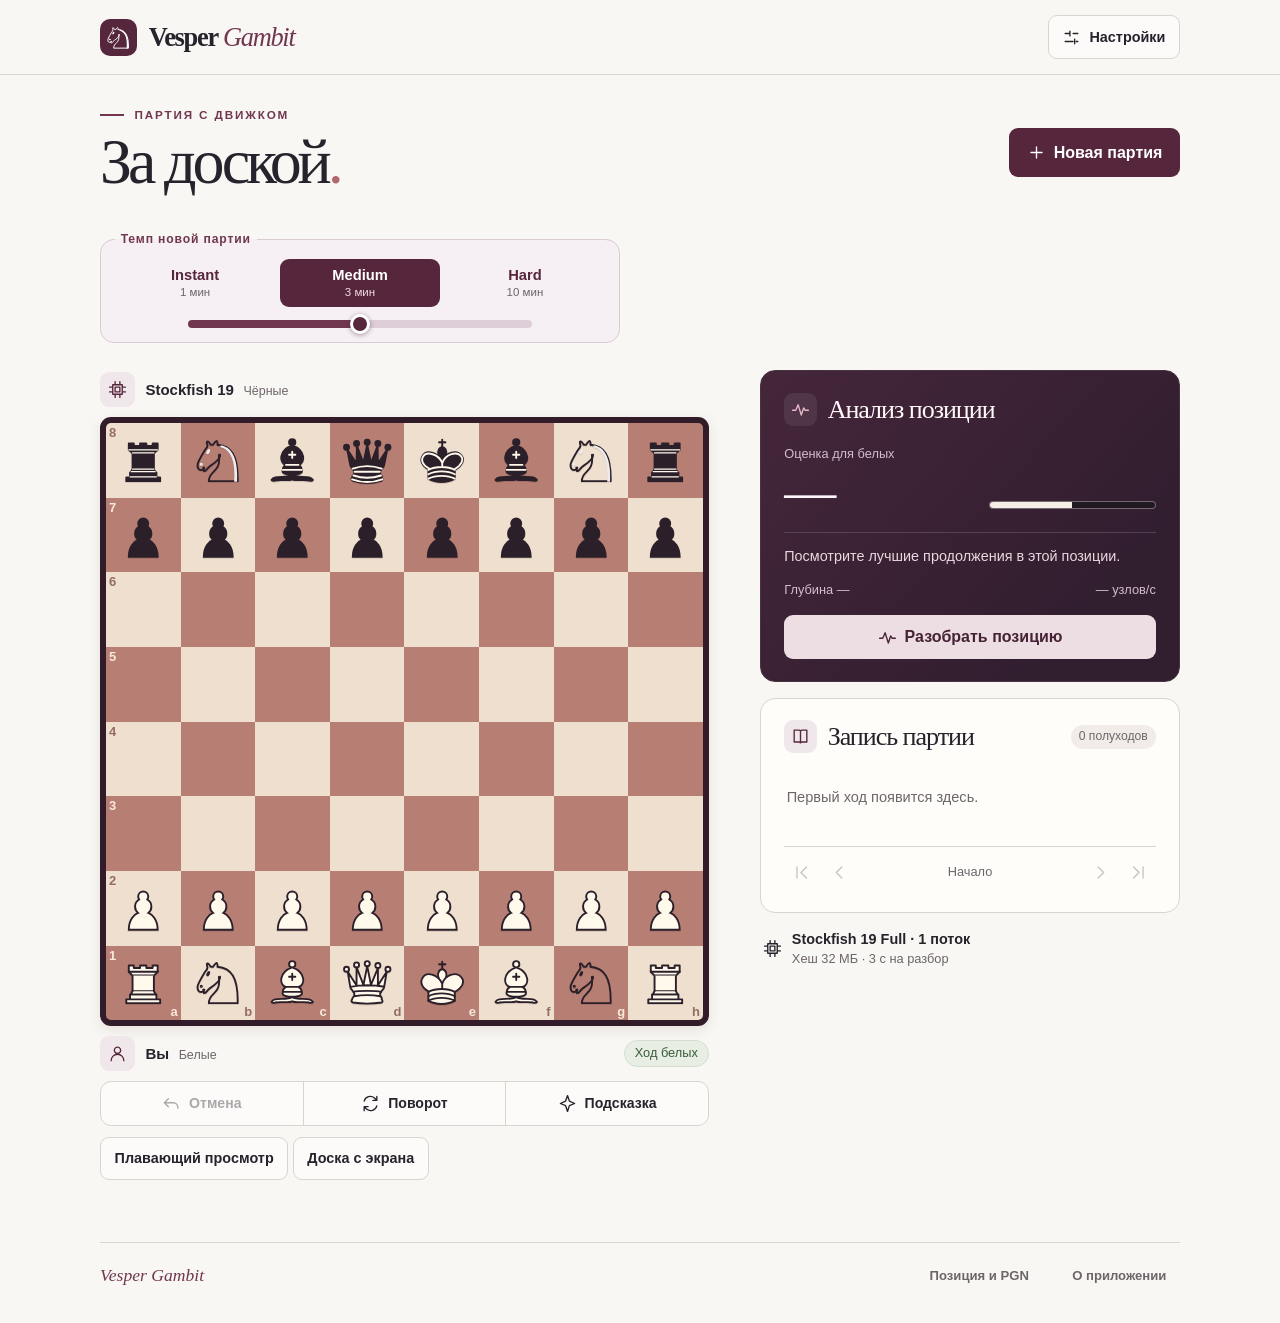
==== commit 30c0176d: "Build Vesper Gambit for GitHub Pages" ====
--- a/chess/index.html
+++ b/chess/index.html
@@ -6,10 +6,28 @@
 @media(min-width:1100px){.frame{max-width:1080px}.workspace{grid-template-columns:minmax(0,1.45fr) minmax(330px,1fr)}}
 @media(max-width:760px){.frame{width:calc(100% - 32px);max-width:580px}.mast{min-height:58px}.brand{font-size:1.4rem}.brandmark{height:32px;width:32px}.desk{display:none}.titlebar{padding:1.05rem 0 .55rem}.eyebrow{font-size:.65rem}h1{font-size:2.67rem}.workspace{display:block}.player{min-height:46px}.avatar{width:31px;height:31px}.boardbox{padding:4px}.primary{padding:.65rem .8rem;font-size:.88rem}.panel{padding:1rem 1.1rem}aside{padding-top:.15rem}.scoreline{margin-top:.68rem}.sectitle h2{font-size:1.48rem}#score{font-size:2.6rem}.tools button{font-size:.82rem}.message{min-height:1.2rem;margin-bottom:.4rem}footer{gap:.1rem;flex-wrap:wrap}footer button{padding:.5rem}.tag{font-size:.72rem}}
 @media(max-width:370px){.mast .soft span{display:none}.frame{width:calc(100% - 20px)}.person{gap:.3rem}}
+
+#pace-preference{max-width:520px;margin-bottom:1.2rem}
+.pace{min-width:0;margin:.8rem 0 1rem;padding:.65rem .85rem .8rem;border:1px solid #d9ccd3;border-radius:14px;background:#f6eff3}
+.pace legend{padding:0 .38rem;color:var(--wine);font-size:.76rem;font-weight:700;letter-spacing:.07em}
+.pace-options{display:grid;grid-template-columns:repeat(3,minmax(0,1fr));gap:.25rem}
+.pace-options button{display:grid;gap:.07rem;min-width:0;padding:.5rem .25rem .45rem;color:var(--plum);font-size:.92rem;line-height:1.2}
+.pace-options button small{font-size:.72rem;font-weight:500;color:var(--mute)}
+.pace-options button[aria-pressed="true"]{background:var(--plum);color:white}
+.pace-options button[aria-pressed="true"] small{color:#f0dae5}
+.pace input[type="range"]{-webkit-appearance:none;appearance:none;display:block;width:70%;height:8px;margin:.8rem auto .1rem;padding:0;border:0;border-radius:20px;background:linear-gradient(to right,#713750 var(--pace-fill),#ddced7 var(--pace-fill));touch-action:pan-y;cursor:ew-resize}
+.pace input[type="range"]::-webkit-slider-thumb{-webkit-appearance:none;width:20px;height:20px;border:3px solid #fff;border-radius:50%;background:var(--plum);box-shadow:0 1px 5px #3d223973}
+.pace input[type="range"]::-moz-range-thumb{width:15px;height:15px;border:3px solid #fff;border-radius:50%;background:var(--plum);box-shadow:0 1px 5px #3d223973}
+.match-clock{margin-left:auto;min-width:4.3rem;text-align:center;padding:.27rem .53rem;border:1px solid var(--line);border-radius:8px;background:#eee8e5;color:var(--deep);font:700 1rem/1.35 ui-monospace,monospace;white-space:nowrap}
+.match-clock.is-running{background:var(--deep);border-color:var(--deep);color:#fff}
+.match-clock.is-low{background:#923740;border-color:#923740;color:#fff}
+.player .match-clock+.tag{margin-left:0}
+@media(max-width:460px){.player:has(.match-clock) .tag{display:none}.pace-options button{font-size:.86rem}}
 </style></head><body>
 <svg style="position:absolute;width:0;height:0;overflow:hidden" xmlns="http://www.w3.org/2000/svg" aria-hidden="true"><defs><g id="black-bishop" class="black bishop" fill="none" fill-rule="evenodd" stroke="#2b202a" stroke-width="1.5" stroke-linecap="round" stroke-linejoin="round"><path d="M9 36c3.39-.97 10.11.43 13.5-2 3.39 2.43 10.11 1.03 13.5 2 0 0 1.65.54 3 2-.68.97-1.65.99-3 .5-3.39-.97-10.11.46-13.5-1-3.39 1.46-10.11.03-13.5 1-1.354.49-2.323.47-3-.5 1.354-1.94 3-2 3-2zm6-4c2.5 2.5 12.5 2.5 15 0 .5-1.5 0-2 0-2 0-2.5-2.5-4-2.5-4 5.5-1.5 6-11.5-5-15.5-11 4-10.5 14-5 15.5 0 0-2.5 1.5-2.5 4 0 0-.5.5 0 2zM25 8a2.5 2.5 0 1 1-5 0 2.5 2.5 0 1 1 5 0z" fill="#2b202a" stroke-linecap="butt"/><path d="M17.5 26h10M15 30h15m-7.5-14.5v5M20 18h5" stroke="#fff9ec" stroke-linejoin="miter"/></g><g id="black-king" class="black king" fill="none" fill-rule="evenodd" stroke="#2b202a" stroke-width="1.5" stroke-linecap="round" stroke-linejoin="round"><path d="M22.5 11.63V6" stroke-linejoin="miter"/><path d="M22.5 25s4.5-7.5 3-10.5c0 0-1-2.5-3-2.5s-3 2.5-3 2.5c-1.5 3 3 10.5 3 10.5" fill="#2b202a" stroke-linecap="butt" stroke-linejoin="miter"/><path d="M11.5 37c5.5 3.5 15.5 3.5 21 0v-7s9-4.5 6-10.5c-4-6.5-13.5-3.5-16 4V27v-3.5c-3.5-7.5-13-10.5-16-4-3 6 5 10 5 10V37z" fill="#2b202a"/><path d="M20 8h5" stroke-linejoin="miter"/><path d="M32 29.5s8.5-4 6.03-9.65C34.15 14 25 18 22.5 24.5l.01 2.1-.01-2.1C20 18 9.906 14 6.997 19.85c-2.497 5.65 4.853 9 4.853 9M11.5 30c5.5-3 15.5-3 21 0m-21 3.5c5.5-3 15.5-3 21 0m-21 3.5c5.5-3 15.5-3 21 0" stroke="#fff9ec"/></g><g id="black-knight" class="black knight" fill="none" fill-rule="evenodd" stroke="#2b202a" stroke-width="1.5" stroke-linecap="round" stroke-linejoin="round"><path d="M 22,10 C 32.5,11 38.5,18 38,39 L 15,39 C 15,30 25,32.5 23,18" style="fill:#2b202a000; stroke:#2b202a000;"/><path d="M 24,18 C 24.38,20.91 18.45,25.37 16,27 C 13,29 13.18,31.34 11,31 C 9.958,30.06 12.41,27.96 11,28 C 10,28 11.19,29.23 10,30 C 9,30 5.997,31 6,26 C 6,24 12,14 12,14 C 12,14 13.89,12.1 14,10.5 C 13.27,9.506 13.5,8.5 13.5,7.5 C 14.5,6.5 16.5,10 16.5,10 L 18.5,10 C 18.5,10 19.28,8.008 21,7 C 22,7 22,10 22,10" style="fill:#2b202a000; stroke:#2b202a000;"/><path d="M 9.5 25.5 A 0.5 0.5 0 1 1 8.5,25.5 A 0.5 0.5 0 1 1 9.5 25.5 z" style="fill:#ececec; stroke:#ececec;"/><path d="M 15 15.5 A 0.5 1.5 0 1 1 14,15.5 A 0.5 1.5 0 1 1 15 15.5 z" transform="matrix(0.866,0.5,-0.5,0.866,9.693,-5.173)" style="fill:#ececec; stroke:#ececec;"/><path d="M 24.55,10.4 L 24.1,11.85 L 24.6,12 C 27.75,13 30.25,14.49 32.5,18.75 C 34.75,23.01 35.75,29.06 35.25,39 L 35.2,39.5 L 37.45,39.5 L 37.5,39 C 38,28.94 36.62,22.15 34.25,17.66 C 31.88,13.17 28.46,11.02 25.06,10.5 L 24.55,10.4 z " style="fill:#ececec; stroke:none;"/></g><g id="black-pawn" class="black pawn"><path d="M22.5 9c-2.21 0-4 1.79-4 4 0 .89.29 1.71.78 2.38C17.33 16.5 16 18.59 16 21c0 2.03.94 3.84 2.41 5.03-3 1.06-7.41 5.55-7.41 13.47h23c0-7.92-4.41-12.41-7.41-13.47 1.47-1.19 2.41-3 2.41-5.03 0-2.41-1.33-4.5-3.28-5.62.49-.67.78-1.49.78-2.38 0-2.21-1.79-4-4-4z" fill="#2b202a" stroke="#2b202a" stroke-width="1.5" stroke-linecap="round"/></g><g id="black-queen" class="black queen" fill="#2b202a" fill-rule="evenodd" stroke="#2b202a" stroke-width="1.5" stroke-linecap="round" stroke-linejoin="round"><g fill="#2b202a" stroke="none"><circle cx="6" cy="12" r="2.75"/><circle cx="14" cy="9" r="2.75"/><circle cx="22.5" cy="8" r="2.75"/><circle cx="31" cy="9" r="2.75"/><circle cx="39" cy="12" r="2.75"/></g><path d="M9 26c8.5-1.5 21-1.5 27 0l2.5-12.5L31 25l-.3-14.1-5.2 13.6-3-14.5-3 14.5-5.2-13.6L14 25 6.5 13.5 9 26zM9 26c0 2 1.5 2 2.5 4 1 1.5 1 1 .5 3.5-1.5 1-1.5 2.5-1.5 2.5-1.5 1.5.5 2.5.5 2.5 6.5 1 16.5 1 23 0 0 0 1.5-1 0-2.5 0 0 .5-1.5-1-2.5-.5-2.5-.5-2 .5-3.5 1-2 2.5-2 2.5-4-8.5-1.5-18.5-1.5-27 0z" stroke-linecap="butt"/><path d="M11 38.5a35 35 1 0 0 23 0" fill="none" stroke-linecap="butt"/><path d="M11 29a35 35 1 0 1 23 0M12.5 31.5h20M11.5 34.5a35 35 1 0 0 22 0M10.5 37.5a35 35 1 0 0 24 0" fill="none" stroke="#fff9ec"/></g><g id="black-rook" class="black rook" fill="#2b202a" fill-rule="evenodd" stroke="#2b202a" stroke-width="1.5" stroke-linecap="round" stroke-linejoin="round"><path d="M9 39h27v-3H9v3zM12.5 32l1.5-2.5h17l1.5 2.5h-20zM12 36v-4h21v4H12z" stroke-linecap="butt"/><path d="M14 29.5v-13h17v13H14z" stroke-linecap="butt" stroke-linejoin="miter"/><path d="M14 16.5L11 14h23l-3 2.5H14zM11 14V9h4v2h5V9h5v2h5V9h4v5H11z" stroke-linecap="butt"/><path d="M12 35.5h21M13 31.5h19M14 29.5h17M14 16.5h17M11 14h23" fill="none" stroke="#fff9ec" stroke-width="1" stroke-linejoin="miter"/></g><g id="white-bishop" class="white bishop" fill="none" fill-rule="evenodd" stroke="#2b202a" stroke-width="1.5" stroke-linecap="round" stroke-linejoin="round"><g fill="#fff9ec" stroke-linecap="butt"><path d="M9 36c3.39-.97 10.11.43 13.5-2 3.39 2.43 10.11 1.03 13.5 2 0 0 1.65.54 3 2-.68.97-1.65.99-3 .5-3.39-.97-10.11.46-13.5-1-3.39 1.46-10.11.03-13.5 1-1.354.49-2.323.47-3-.5 1.354-1.94 3-2 3-2zM15 32c2.5 2.5 12.5 2.5 15 0 .5-1.5 0-2 0-2 0-2.5-2.5-4-2.5-4 5.5-1.5 6-11.5-5-15.5-11 4-10.5 14-5 15.5 0 0-2.5 1.5-2.5 4 0 0-.5.5 0 2zM25 8a2.5 2.5 0 1 1-5 0 2.5 2.5 0 1 1 5 0z"/></g><path d="M17.5 26h10M15 30h15m-7.5-14.5v5M20 18h5" stroke-linejoin="miter"/></g><g id="white-king" class="white king" fill="none" fill-rule="evenodd" stroke="#2b202a" stroke-width="1.5" stroke-linecap="round" stroke-linejoin="round"><path d="M22.5 11.63V6M20 8h5" stroke-linejoin="miter"/><path d="M22.5 25s4.5-7.5 3-10.5c0 0-1-2.5-3-2.5s-3 2.5-3 2.5c-1.5 3 3 10.5 3 10.5" fill="#fff9ec" stroke-linecap="butt" stroke-linejoin="miter"/><path d="M11.5 37c5.5 3.5 15.5 3.5 21 0v-7s9-4.5 6-10.5c-4-6.5-13.5-3.5-16 4V27v-3.5c-3.5-7.5-13-10.5-16-4-3 6 5 10 5 10V37z" fill="#fff9ec"/><path d="M11.5 30c5.5-3 15.5-3 21 0m-21 3.5c5.5-3 15.5-3 21 0m-21 3.5c5.5-3 15.5-3 21 0"/></g><g id="white-knight" class="white knight" fill="none" fill-rule="evenodd" stroke="#2b202a" stroke-width="1.5" stroke-linecap="round" stroke-linejoin="round"><path d="M 22,10 C 32.5,11 38.5,18 38,39 L 15,39 C 15,30 25,32.5 23,18" style="fill:#fff9ecfff; stroke:#2b202a000;"/><path d="M 24,18 C 24.38,20.91 18.45,25.37 16,27 C 13,29 13.18,31.34 11,31 C 9.958,30.06 12.41,27.96 11,28 C 10,28 11.19,29.23 10,30 C 9,30 5.997,31 6,26 C 6,24 12,14 12,14 C 12,14 13.89,12.1 14,10.5 C 13.27,9.506 13.5,8.5 13.5,7.5 C 14.5,6.5 16.5,10 16.5,10 L 18.5,10 C 18.5,10 19.28,8.008 21,7 C 22,7 22,10 22,10" style="fill:#fff9ecfff; stroke:#2b202a000;"/><path d="M 9.5 25.5 A 0.5 0.5 0 1 1 8.5,25.5 A 0.5 0.5 0 1 1 9.5 25.5 z" style="fill:#2b202a000; stroke:#2b202a000;"/><path d="M 15 15.5 A 0.5 1.5 0 1 1 14,15.5 A 0.5 1.5 0 1 1 15 15.5 z" transform="matrix(0.866,0.5,-0.5,0.866,9.693,-5.173)" style="fill:#2b202a000; stroke:#2b202a000;"/></g><g id="white-pawn" class="white pawn"><path d="M22.5 9c-2.21 0-4 1.79-4 4 0 .89.29 1.71.78 2.38C17.33 16.5 16 18.59 16 21c0 2.03.94 3.84 2.41 5.03-3 1.06-7.41 5.55-7.41 13.47h23c0-7.92-4.41-12.41-7.41-13.47 1.47-1.19 2.41-3 2.41-5.03 0-2.41-1.33-4.5-3.28-5.62.49-.67.78-1.49.78-2.38 0-2.21-1.79-4-4-4z" fill="#fff9ec" stroke="#2b202a" stroke-width="1.5" stroke-linecap="round"/></g><g id="white-queen" class="white queen" fill="#fff9ec" fill-rule="evenodd" stroke="#2b202a" stroke-width="1.5" stroke-linecap="round" stroke-linejoin="round"><path d="M8 12a2 2 0 1 1-4 0 2 2 0 1 1 4 0zM24.5 7.5a2 2 0 1 1-4 0 2 2 0 1 1 4 0zM41 12a2 2 0 1 1-4 0 2 2 0 1 1 4 0zM16 8.5a2 2 0 1 1-4 0 2 2 0 1 1 4 0zM33 9a2 2 0 1 1-4 0 2 2 0 1 1 4 0z"/><path d="M9 26c8.5-1.5 21-1.5 27 0l2-12-7 11V11l-5.5 13.5-3-15-3 15-5.5-14V25L7 14l2 12zM9 26c0 2 1.5 2 2.5 4 1 1.5 1 1 .5 3.5-1.5 1-1.5 2.5-1.5 2.5-1.5 1.5.5 2.5.5 2.5 6.5 1 16.5 1 23 0 0 0 1.5-1 0-2.5 0 0 .5-1.5-1-2.5-.5-2.5-.5-2 .5-3.5 1-2 2.5-2 2.5-4-8.5-1.5-18.5-1.5-27 0z" stroke-linecap="butt"/><path d="M11.5 30c3.5-1 18.5-1 22 0M12 33.5c6-1 15-1 21 0" fill="none"/></g><g id="white-rook" class="white rook" fill="#fff9ec" fill-rule="evenodd" stroke="#2b202a" stroke-width="1.5" stroke-linecap="round" stroke-linejoin="round"><path d="M9 39h27v-3H9v3zM12 36v-4h21v4H12zM11 14V9h4v2h5V9h5v2h5V9h4v5" stroke-linecap="butt"/><path d="M34 14l-3 3H14l-3-3"/><path d="M31 17v12.5H14V17" stroke-linecap="butt" stroke-linejoin="miter"/><path d="M31 29.5l1.5 2.5h-20l1.5-2.5"/><path d="M11 14h23" fill="none" stroke-linejoin="miter"/></g></defs></svg>
 <header><div class="frame mast"><a class="brand" href="#" aria-label="Vesper Gambit, доска"><span class="brandmark"><svg viewBox="0 0 45 45"><use href="#black-knight"/></svg></span>Vesper <i>Gambit</i></a><button id="settings" class="soft"><i data-icon="sliders"></i><span>Настройки</span></button></div></header>
 <main class="frame"><div class="titlebar"><div><div class="eyebrow"><span class="rule"></span><span id="modeName">ПАРТИЯ С ДВИЖКОМ</span></div><h1>За доской<span>.</span></h1></div><button class="primary" id="new"><i data-icon="plus"></i>Новая партия</button></div>
+<div id="pace-preference"></div>
 <div class="workspace"><section class="game" aria-label="Шахматная доска">
 <div class="player" id="ptop"></div><div class="boardbox"><div id="board" role="group" aria-label="Шахматная доска"></div></div><div class="player" id="pbottom"></div>
 <div class="tools"><button id="undo"><i data-icon="undo"></i>Отмена</button><button id="flip"><i data-icon="flip"></i>Поворот</button><button id="hint"><i data-icon="spark"></i>Подсказка</button></div>
@@ -22,7 +40,7 @@
 <footer class="frame"><span>Vesper Gambit</span><button id="data">Позиция и PGN</button><button id="about">О приложении</button></footer>
 <dialog id="dialog"><div class="dlghead"><h2 id="dlgTitle"></h2><button id="close" aria-label="Закрыть"><i data-icon="x"></i></button></div><div id="dlg"></div></dialog>
 <noscript>Для игры откройте приложение в браузере с включённым JavaScript. Предпросмотр в «Файлах» может показывать только страницу.</noscript>
-<script type="application/octet-stream" id="deadwasm">AGFzbQEAAAABYA9gA39/fwF/YAJ/fwF/YAJ/fwBgAX8Bf2AEf39/fwBgA39/fwBgAX8AYAABf2AEf39/fwF/YAAAYAJ/fgF+YAR/f39+AX5gBn9/f39/fwBgBX9/f39/AGAFf39/f38BfwNTUgMCAwQCBQQGBQIDBgcIAgICAgkFAAMBBgYKCggDBAICAwUGBgsGAwIJAgEMBgEAAAUNBAYNAQgODgMFBQUFAQEGDQEBAQEBAAIECQIGBgICAgAEBQFwAQ0NBQMBAB8GGQN/[base64]/wFxQQxJDQAgB0F+cUFuRw0MIAhBQEgNBQwMCyAIQUBIDQQMCwsgB0EPakH/AXFBAksNCiAIQUBIDQIMCgsgCEHwAGpB/[base64]/[base64]/[base64]/[base64]/wFxIgRBwABPDQ4gCyAEQQF0akEDOwAAIAZBAWpBB3EhBgwKCyASQQN0IAZzQf8BcSIEQcAATw0OIAsgBEEBdGpBgQI7AAAgBkEBakEHcSEGDAkLIBJBA3QgBnNB/wFxIgRBwABPDQ4gCyAEQQF0akEBOwAAIAZBAWpBB3EhBgwICyASQQN0IAZzQf8BcSIEQcAATw0OIAsgBEEBdGpBggI7AAAgBkEBakEHcSEGDAcLIBJBA3QgBnNB/wFxIgRBwABPDQ4gCyAEQQF0akECOwAAIAZBAWpBB3EhBgwGCyASQQN0IAZzQf8BcSIEQcAATw0OIAsgBEEBdGpBgAI7AAAgBkEBakEHcSEGDAULIBJBA3QgBnNB/wFxIgRBwABPDQ4gCyAEQQF0akEAOwAAIAZBAWpBB3EhBgwECyASQQN0IAZzQf8BcSIEQcAATw0OIAsgBEEBdGpBhAI7AAAgBkEBakEHcSEGDAMLIBJBA3QgBnNB/wFxIgRBwABPDQ4gCyAEQQF0akEEOwAAIAZBAWpBB3EhBgwCCyASQQN0IAZzQf8BcSIEQcAATw0OIAsgBEEBdGpBhQI7AAAgBkEBakEHcSEGDAELIBJBA3QgBnNB/[base64]/[base64]/aiIGDQALCyABQRBqQdEAIA8gDhCGgICAACABKAIQQQFGDQFBACECDAILA0ACQCADLQAAQcsARw0AQQEhAgwDCyADQQFqIQMgBEF/aiIEDQALIA8hAyAOIQQDQCADLQAAQdEARg0BIANBAWohAyAEQX9qIgQNAAtBACECDAELQQIhAgsgASACOgDJBiAOQQdLDQELIA8hAyAOIQQCQANAAkAgAy0AAEHrAEcNACAPIQMgDiEEA0ACQCADLQAAQfEARw0AQQMhAgwHCyADQQFqIQMgBEF/[base64]/[base64]/[base64]///8DTQ0AQQBBABCEgICAAAALAkAgBEEDIARBA0sbQQFqIgZBAnQiBEH8////[base64]/wFxIQIMAQsgAy0AAUE/cSEIIAJBH3EhEgJAIAJBX0sNACASQQZ0IAhyIQIgA0ECaiEDDAELIAhBBnQgAy0AAkE/cXIhCAJAIAJBcE8NACAIIBJBDHRyIQIgA0EDaiEDDAELIAhBBnQgAy0AA0E/[base64]/[base64]/[base64]/[base64]/ABIhWDIhZQDQAgFkI4hiAWQoD+A4NCKIaEIBZCgID8B4NCGIYgFkKAgID4D4NCCIaEhCAWQgiIQoCAgPgPgyAWQhiIQoCA/AeDhCAWQiiIQoD+A4MgFkI4iISEhCEWIAFBxARqQQFqIQQDQCAEIBZ6IhenQQF0akGAAjsAAEIBIBeGIhcgFlIhAyAXIBaFIRYgAw0ACwsgEyAVgyIWUA0EIBZCOIYgFkKA/gODQiiGhCAWQoCA/AeDQhiGIBZCgICA+A+DQgiGhIQgFkIIiEKAgID4D4MgFkIYiEKAgPwHg4QgFkIoiEKA/gODIBZCOIiEhIQhFiABQcQEakEBaiEEA0AgBCAWeiIXp0EBdGpBADsAAEIBIBeGIhcgFlEhAyAXIBaFIRYgA0UNAAwFCwtBvLT4gABBLkHstPiAABCIgICAAAALQfy0+IAAQS5BrLX4gAAQiICAgAAAC0G8tPiAAEEuQey0+IAAEIiAgIAAAAtB/LT4gABBLkGstfiAABCIgICAAAALAkAgFCABKQP4ASIVgyIWUA0AIBZCOIYgFkKA/gODQiiGhCAWQoCA/AeDQhiGIBZCgICA+A+DQgiGhIQgFkIIiEKAgID4D4MgFkIYiEKAgPwHg4QgFkIoiEKA/gODIBZCOIiEhIQhFiABQcQEakEBaiEEA0AgBCAWeiIXp0EBdGpBgQI7AABCASAXhiIXIBZSIQMgFyAWhSEWIAMNAAsLAkAgEyAVgyIWUA0AIBZCOIYgFkKA/gODQiiGhCAWQoCA/AeDQhiGIBZCgICA+A+DQgiGhIQgFkIIiEKAgID4D4MgFkIYiEKAgPwHg4QgFkIoiEKA/gODIBZCOIiEhIQhFiABQcQEakEBaiEEA0AgBCAWeiIXp0EBdGpBATsAAEIBIBeGIhcgFlIhAyAXIBaFIRYgAw0ACwsCQCAUIAEpA4ACIhWDIhZQDQAgFkI4hiAWQoD+A4NCKIaEIBZCgID8B4NCGIYgFkKAgID4D4NCCIaEhCAWQgiIQoCAgPgPgyAWQhiIQoCA/[base64]/[base64]/gODQiiGhCAWQoCA/AeDQhiGIBZCgICA+A+DQgiGhIQgFkIIiEKAgID4D4MgFkIYiEKAgPwHg4QgFkIoiEKA/gODIBZCOIiEhIQhFiABQcQEakEBaiEEA0AgBCAWeiIXp0EBdGpBhAI7AABCASAXhiIXIBZSIQMgFyAWhSEWIAMNAAsLAkAgEyAVgyIWUA0AIBZCOIYgFkKA/gODQiiGhCAWQoCA/AeDQhiGIBZCgICA+A+DQgiGhIQgFkIIiEKAgID4D4MgFkIYiEKAgPwHg4QgFkIoiEKA/gODIBZCOIiEhIQhFiABQcQEakEBaiEEA0AgBCAWeiIXp0EBdGpBBDsAAEIBIBeGIhcgFlIhAyAXIBaFIRYgAw0ACwsCQCAUIAEpA5gCIhWDIhZQDQAgFkI4hiAWQoD+A4NCKIaEIBZCgID8B4NCGIYgFkKAgID4D4NCCIaEhCAWQgiIQoCAgPgPgyAWQhiIQoCA/[base64]/[base64]/[base64]/[base64]//[base64]/[base64]///[base64]/[base64]/HzYC/Ln4gABBACAINgLAt/[base64]/Lf4gAA2Aoi4+IAAQQBB9Lf4gAA2Avy3+IAAQQBBhLj4gAA2ApC4+IAAQQBB/[base64]/[base64]/[base64]/iAACEJIAdBEGpBACkCxLf4gAA3AgAgB0EIaiIAIAk3AgBBACAINgLAt/iAAEEAIAE2Ary3+IAAQQAgADYCxLf4gABBAEEANgLIt/[base64]/iAAGoiAyECDAELIANB+AFxIgNBzLf4gABqIQIgA0HUt/[base64]/[base64]/AkACQAJAAkAgAkEDakF8cSIEIAJGDQAgBCACayEEQQAhBSABQf8BcSEGQQEhBwNAIAIgBWotAAAgBkYNBCAEIAVBAWoiBUcNAAsgBCADQXhqIghLDQIMAQsgA0F4aiEIQQAhBAsgAUH/AXFBgYKECGwhBQNAQYCChAggAiAEaiIGKAIAIAVzIgdrIAdyQYCChAggBkEEaigCACAFcyIGayAGcnFBgIGChHhxQYCBgoR4Rw0BIARBCGoiBCAITQ0ACwsCQCADIARGDQAgAyAEayEHIAIgBGohAkEAIQUgAUH/[base64]///[base64]/Ln4gABBf2oiADYC/Ln4gAAgAA0BAkBBACgCxLf4gAAiAEUNAEEAIQEDQCABQQFqIQEgACgCCCIADQALC0EAIAFB/x8gAUH/H0sbNgL8ufiAAA8LAkBBACgCxLf4gAAiAUUNAEEAIQIDQCACQQFqIQIgASgCCCIBDQALC0EAIAJB/x8gAkH/H0sbNgL8ufiAACAFIARNDQBBAEF/NgL0ufiAAAsLFQAgACABQQF0QQFyIAIQk4CAgAAAC5IHBgN/AX4BfwF+BH8GfiOAgICAAEHQAWsiAiSAgICAAAJAQeMARQ0AIAJBAEHjAPwLAAsgAUEBaiEDIAJBMGohBEIAIQVBQCEGQgAhBwJAA0AgBkGo0/[base64]/IQwLIA0gDIMgEYMgDFINASAHQoCAgICAgICAEFINAQsgBXqnQQN0KQO4mPiAACAPg1ANAQsgAEECOgBkIABBgICAgHg2AgAMAQtB6ABFDQAgACACQegA/AoAAAsgAkHQAWokgICAgAAPCyAIQcAAQajT9YAAEIWAgIAAAAv+gwENAn8Bfgp/BX4BfwR+AX8CfgJ/AX4CfwR+B38jgICAgABB8AhrIgEkgICAgAACQEHoAEUNACABIABB6AD8CgAACwJAAkACQAJAAkACQAJAAkACQAJAAkACQEGAAxCCgICAACICRQ0AQgAhAyABQegAakEYakIANwMAIAFBADoAtAEgAULAhD03A3AgAUJ/[base64]/[base64]/[base64]/CgABqIR8gHEG43/WAAGohE0IBIBR6IhKGIBSFIRRBACEcA0AgEyASpyIbQQN0IhhqKQMAIBGDIRVCACEaAkAgESAWIBJ8QjiDIBJCB4OEiKdBAXENACAfIBhqKQMAIBeDIRoLAkAgGiAVhSAQgyISUA0AIAAgHEH/AXFBBHRqIhggEjcDACAYIB4gG0H4AXFBA3ZGOgAJIBggGzoACCABIBxBAWoiHDoAiAULIBRQIRtCASAUeiIShiAUhSEUIBsNAgwACwsgASkDyAUiFiAOgyIgeiEhAkAgASkDoAUgDoMiIiABKQPoBUJ/hSIjgyIUUA0AQQFBBiANGyEeQjhCCCANGyEXIA96p0EJdCAhp0EDdGopA7jn9YAAIA+FIBCDIRkgASkD4AUiEUJ/[base64]/[base64]/[base64]/[base64]/[base64]/[base64]/[base64]/hSEXIAEpA8gFIA6DeqdBCXRB+IzAgABqIRMgDUEJdCIbQaiPwoAAaiEkIBtBuN/1gABqIR5CASAUeiIShiAUhSEUA0AgHiASpyIYQQN0IhtqKQMAIBGDIRVCACEaAkAgESAWIBJ8QjiDIBJCB4OEiKdBAXENACAkIBtqKQMAIBeDIRoLAkAgGiAVhSATIBtqKQMAgyAQgyISUA0AIAAgHEH/AXFBBHRqIhsgEjcDACAbIB8gGEH4AXFBA3ZGOgAJIBsgGDoACCABIBxBAWoiHDoAiAULIBRQIRtCASAUeiIShiAUhSEUIBtFDQALCwJAIAEtAIIGQQFHDQAgAS0AgwYiHEE4cSkD+Jf4gAAgHEEHcSIbQQN0KQO4l/[base64]/[base64]/[base64]/[base64]/[base64]/[base64]/[base64]/1gABqIh8gGGopAwAgASkDoAUgEIMiDoOEQgBSDQBCASATQQJqQQdxIB5yIhithiIXQgAgGEEYbCIbKAK4psKAACAbKQOwpsKAACAaIBeEIhqDIBspA6imwoAAfiAbMQC8psKAAIinakEDdCkDqLLCgAAgGEEDdCIYKQO41/WAAIMgEYMgGygCuJrCgAAgGykDsJrCgAAgGoMgGykDqJrCgAB+IBsxALyawoAAiKdqQQN0KQOossKAACAYKQO40/[base64]/WAAIMgECAdICCEgyISg4QgECAbKQO42/[base64]/NwPICCABQQg6ANgIAkAgAUGYBmoQlYCAgAAiE0H/AXEiJUEHRg0AAkAgAS0A2AgiHEEIRw0AIAogAUGYBmoQlYCAgAAiHEEQdjoAACABIBw7AdgICyAcQf8BcUEHRw0AAkACQAJAAkACQCABKAKIBg0AQagaEIKAgIAAIhxFDQEgHEJ/NwOAGiAcQaAaakJ/NwMAIBxBmBpqQn83AwAgHEGQGmpCfzcDACAcQYgaakJ/NwMAIAFBADYC7AggAUKfgICAwAM3AuQIIAEgHEGAGmo2AuAIAkAgBA0AIAFB4AJqIAFBoAVqQegA/AoAAAsgAUHgCGogAUHgAmoQloCAgAAaIAFBiAZqQQhqIAFB4AhqQQhqKQIANwMAIAEgASkC4Ag3A4gGCyATQYD+/wdxQQh2IQ0CQCAEDQAgAUHgAmogAUGgBWpB6AD8CgAACyAHQgA3AwAgB0EIakIANwMAIAFBADoAwgMCQAJAAkACQCABKQPgBSIRQgEgDa2GIhKDUA0AQgEgE0EQdiIcrYYhECANQT9xIR8gHEE/cSEkAkACQAJAAkAgASkDoAUiGiABKQOwBYUgASkDqAUiDoUiFiASg0IAUg0AIAEpA7gFIBKDUA0BQQMhGwwDCyAaIBKDUA0BQQAhGwwCC0EFQQQgASkDwAUgEoNQGyEbDAELQQJBASAOIBKDUBshGwsgHEH/AXEhJiABQeACaiAbQQN0aiIeIB4pAwAgEoU3AwAgBiABLQCEBiIYQQN0aiIcIBwpAwAgEoU3AwAgHiAeKQMAIBCFNwMAIBwgHCkDACAQhTcDACABIAEpA6ADIBKFIhUgEIUiFzcDoAMgASABKQO4AyAYQYAYbEG45/[base64]/eAACAUhSIUNwO4AwsgBSABLQDEAyIeQQFzIilqIiogKi0AACAkQQZ0ICZqLQC0i8CAAEF/c3E6AAAgBSAeaiIqICotAAAgGEEGdCAfci0AtIvAgABBf3NxOgAAIAYgKUEDdGopAwAiESABKQOIA4MhGgJAAkACQCAbQQVGDQAgGnohGiAbDgICAQYLIBp6IRogEiAQhUKr/////////6t/g1BFDQUgHEIBICZBB3EiGy0AxIzAgABBOEEAIBgbIhhyIh+thiIQIBwpAwCFQgEgGy0AzIzAgAAgGHIiG62GIhKFNwMAIAEgECABKQP4AoUgEoU3A/gCIAEgEiAQhSAVhSIVNwOgAyABICdBgAxqIhwgH0E/cUEDdGopAwAgHCAbQT9xQQN0aikDAIUgFIU3A7gDDAULIAEgGqdBA3QpA7jb9YAAIBCDNwOwAwwECwJAICVBBkYNACAlQQFHDQIgASAVNwOgAyABIAEpA+ACIBCFNwPgAiABIAEpA+gCIBCFNwPoAiABIBqnQQN0KQO42/WAACAQgzcDsAMgASAnIChqIhwpAwAgHCkDgASFIBSFNwO4AwwECwJAAkACQAJAIBJCgP6DgICAwP8Ag1ANACAQQoCAgPj/H4NQRQ0BCyAmQQdxIR8gAS0AgwYhHCABLQCCBiEbIBhFDQEgG0EBcUUNAiAmQQhqQThxIB9yIBxHDQIMBQsCQCAmQQdxQQN0KQO4l/iAACAmQfgBcSkD+Jf4gACDIAEpA+ACgyARg1ANACABICY6AMMDIAFBAToAwgMLIAEgKUEJdCAap0EDdGopA7jf9YAAIBCDNwOwAwwFCyAbQQFxRQ0AICZBOGpBOHEgH3IgHEYNAwsgASApQQl0IBqnQQN0aikDuN/[base64]/fINQIhwbIRogFCARIBwbIREMAQsgFkIBIBSGhSEWCyAQQgBSIRxCASAQeiIUhiAQhSEQIBwNAAsgASAWNwOwAyABIBE3A6gDCyABIB5BAXM6AMQDAkAgBA0AIAFBoAVqIAFB4AJqQegA/[base64]/ahCHgICAAAtB6ABFDQogASABQfgBakHoAPwKAAAMCgtBvLT4gABBLkHstPiAABCIgICAAAALQfy0+IAAQS5BrLX4gAAQiICAgAAACyAcIQwgHEEQRw0BCwsCQAJAAkACQCABKAKIBiIcDQACQEHoAEUiAA0AIAFB+AFqIAFBoAVqQegA/AoAAAsgAS0AtAEhHAJAIAANACABIAFB+AFqQegA/[base64]/AoAAAsgAUEwaiIGIAEtAGQiHkEDdGopAwAhDiABKQNQIQ9BACEAIAFBADoAiAUgAUEAOgDgAiAOQn+FIRACQCAPUA0AIA8gD0J/fINQDQQgASkDKCIRIA6DIhJ6pyIYQQN0KQO4mPiAACAQgyIUUA0HIAFBMEE4IB4baikDACEVIAEpAxAgASkDICIQhCEWIBAgASkDGIQhDiABKQNAIBKFIRcgHkEJdEG43/[base64]/1gABqIRhCASAUeiIShiAUhSEUIAFB6AJqIQ1BACEAA0AgGCASpyIcQQN0IhtqKQMAIBGDIRVCACEaAkAgESAWIBJ8QjiDIBJCB4OEiKdBAXENACAfIBtqKQMAIBeDIRoLAkAgGiAVhSAQgyISUA0AIA0gAEH/[base64]/[base64]/[base64]/[base64]/[base64]/WAAGoiDSAbaikDACABKQMAIBCDIg6DhEIAUg0EIBNBAmpBB3EgGHIiHCAaQgEgHK2GIheEIhoQmYCAgAAhGSAXQgAgHCAaEJqAgIAAIBGDIBkgEoOEIBAgHEEDdCIcKQO42/WAAIMgFYOEIBYgHCkDuJj4gACDIBCDhCANIBxqKQMAIA6DhFAbIBSFIRQMBAtB/LT4gABBLkGstfiAABCIgICAAAALQby0+IAAQS5B7LT4gAAQiICAgAAAC0EBQYADEISAgIAAAAsgASkDKCIWIA6DIiN6IQMCQCABKQMAIA6DIiAgASkDSEJ/hSIhgyIUUA0AQQFBBiAeGyETQjhCCCAeGyEXIA96p0EJdCADp0EDdGopA7jn9YAAIA+FIBCDIRkgASkDQCIRQn+FIR0gHkEJdCIAQaiPwoAAaiEfIABBuN/1gABqIRhCASAUeiIShiAUhSEUIAFB6AJqIQ1BACEcA0AgGCASpyIAQQN0IhtqKQMAIBGDIRVCACEaAkAgESAXIBJ8QjiDIBJCB4OEiKdBAXENACAfIBtqKQMAIB2DIRoLAkAgGiAVhSAZgyISUA0AIA0gHEH/AXFBBHRqIhsgEjcDACAbIBMgAEH4AXFBA3ZGOgAJIBsgADoACCABIBxBAWoiHDoAiAULIBRQIQBCASAUeiIShiAUhSEUIABFDQALCwJAIAEtAGJBAUcNACABLQBjIgBBOHEpA/[base64]/hSEhIAYgAS0AZCIeQQN0aikDACIOIAEpAygiFoMiI3ohAyABKQNQIQ8LIA96IRkCQCABKQMIIhUgIYMgDoMiElANACAZp0EJdCADp0EDdGopA7jn9YAAIA+FIBCDIRcgAUHoAmohGwNAQgEgEnoiGoYhFAJAIBqnQQN0KQO42/[base64]/WAAIMgEIMiGkIAUQ0AIBsgAS0AiAUiHEEEdGoiACAaNwMAIABBADoACSAAIBQ8AAggASAcQQFqOgCIBQsgElAhAEIBIBJ6IhSGIBKFIRIgAEUNAAsLAkAgASkDGCIgICGDIA6DIhJQDQAgGadBCXQgA6dBA3RqKQO45/[base64]/[base64]/[base64]/WAAIMgISAdhCABQTBBOCAeG2opAwAiEIMiEYMgACgCuJrCgAAgACkDsJrCgAAgEoMgACkDqJrCgAB+IAAxALyawoAAiKdqQQN0KQOossKAACAcKQO40/WAAIMgECAdICOEgyISg4QgECAcKQO42/[base64]/NwPICAJAAkACQCABQZgGahCVgICAACIAQf8BcUEHRg0AIAEpAwAhESABKQMgIRAgASkDGCESIAEpAwghFCABQfgBakEEakEAOgAAIAFBADYC+AEgAUEHQQQgECASIBSEhCIaUBtBACABQfgBahCbgICAAA0DIAEtAPsBDQIgEXsiEadBAXYiHEEDIBxBA0sbQX5qrUL/AYMhECABKQMAIhIgASkDMINCCIYgASkDOIMgASkDKCAShIN7IRIgGkIAUg0BIBIgEFQNASABLwH4AUH//wNxQYECRg0BAkACQAJAAkAgAEH/AXFBeWoOAgMAAQsCQEHAAkUNACABQeACaiABQZgGakHAAvwKAAALQX8hAANAIABBAWohACABQeACahCVgICAAEH/AXFBB0cNAAwCCwsCQEHAAkUNACABQeACaiABQZgGakHAAvwKAAALQQAhAANAIABBAWohACABQeACahCVgICAAEH/[base64]/aigCACIcQXhxIhhBBEEIIBxBA3EiHBsgAGpJDQMCQCAcRQ0AIBggAEEnaksNBQsgG0GQf2oQh4CAgAALQQAhAAwGC0G8tPiAAEEuQey0+IAAEIiAgIAAAAtB/[base64]/[base64]/[base64]/[base64]/[base64]/[base64]///[base64]/[base64]/AYOGQgEgAa1C/[base64]/[base64]/[base64]/wFxIRUgAS0AYUH/AXEhFiABLQBiQQFxIRcgAS0AY0H/AXEhGEEAIRlBACEaA38CQAJAAkACQCATIAVqKQAAIhsgB4UiHEJ/hSAcQv/9+/fv37//fnyDQoCBgoSIkKDAgH+DIhxQDQADQAJAIAIgE0EAIBx6p0EDdiAFaiAEcWtB6ABsaiIDQXBqKQMAUg0AIA8gA0GYf2opAwBSDQAgDiADQaB/aikDAFINACANIANBqH9qKQMAUg0AIAwgA0Gwf2opAwBSDQAgCyADQbh/[base64]/[base64]/aiABQegA/AoAAAsgHg8LQQAhGQsgGkEIaiIaIAVqIARxIQUMAAsLEwBB7Kb4gABBKyAAEIiAgIAAAAt/AQN/I4CAgIAAQRBrIgEkgICAgAAgAUEEaiAAKAIAIgIgACgCBCACQQF0IgJBBCACQQRLGyICQQFBAxCrgICAAAJAIAEoAgRBAUcNACABKAIIIAEoAgwQhICAgAAACyABKAIIIQMgACACNgIAIAAgAzYCBCABQRBqJICAgIAAC08AIABB/wFxIgBBA3QpA7jT9YAAIABBGGwiACgCuJrCgAAgACkDsJrCgAAgAYMgACkDqJrCgAB+IAAxALyawoAAiKdqQQN0KQOossKAAIMLTwAgAEH/AXEiAEEDdCkDuNf1gAAgAEEYbCIAKAK4psKAACAAKQOwpsKAACABgyAAKQOopsKAAH4gADEAvKbCgACIp2pBA3QpA6iywoAAgwuBMw0CfwV+An8BfgJ/AX4BfwJ+AX8EfgF/[base64]/hSEHAkACQAJAAkACQCAKUCIPDQAgCiAKQn98g1ANASAAKQMoIgogDYMiEHqnIhFBA3QpA7iY+IAAIAeDIhJQDQQgBiAAKQM4IAwbIAqDIRMgDEEJdEG43/[base64]/WAAIMgFiAOKAK4msKAACAOKQOwmsKAACAQgyAOKQOomsKAAH4gDjEAvJrCgACIp2pBA3QpA6iywoAAgyAZKQO40/[base64]/hSIfgyISUA0AQQFBBiAMGyEFQjhCCCAMGyEXIAApA0AiE0J/hSEYIAxBCXQiDkGoj8KAAGohICAOQbjf9YAAaiERQgEgEnoiCoYgEoUhEiAEQdACaiEhQQAhDgNAIBEgCqciGUEDdCIUaikDACATgyEVQgAhEAJAIBMgFyAKfEI4gyAKQgeDhIinQQFxDQAgICAUaikDACAYgyEQCwJAIBAgFYUgB4MiClANACAhIA5B/wFxQQR0aiIUIAo3AwAgFCAFIBlB+AFxQQN2RjoACSAUIBk6AAggBCAOQQFqIg46APAECyASUCEZQgEgEnoiCoYgEoUhEiAZRQ0ACwsgHKchIgJAIB0gHoMiElANAEEBQQYgDBshIUI4QgggDBshFyAiQQl0QfiMwIAAaiERIAApA0AiE0J/hSEYIAxBCXQiGUGoj8KAAGohIyAZQbjf9YAAaiEFQgEgEnoiCoYgEoUhEiAEQdACaiEgA0AgBSAKpyIUQQN0IhlqKQMAIBODIRVCACEQAkAgEyAXIAp8QjiDIApCB4OEiKdBAXENACAjIBlqKQMAIBiDIRALAkAgECAVhSARIBlqKQMAgyAHgyIKUA0AICAgDkH/AXFBBHRqIhkgCjcDACAZICEgFEH4AXFBA3ZGOgAJIBkgFDoACCAEIA5BAWoiDjoA8AQLIBJQIRlCASASeiIKhiAShSESIBlFDQALCwJAIAAtAGJBAUcNACAALQBjIhlBOHEpA/iX+IAAIBlBB3EiFEEDdCkDuJf4gACDIB2DIgpQDQBCASAZQThBCCAMG2pBOHEgFHIiEa2GIRBCASAKeiIShiAKhSEKIARByAJqQQhqIQUDQAJAIAAgEqciGSAREJSAgIAARQ0AIAUgDkH/AXFBBHRqIhQgEDcDACAUQQA6AAkgFCAZOgAIIAQgDkEBaiIOOgDwBAsgClAhGUIBIAp6IhKGIAqFIQogGUUNAAsLAkAgDSAfgyAIgyIKUA0AQgEgCnoiEoYgCoUhCiAEQdACaiEUA0ACQCASp0EDdCkDuNv1gAAgB4MiEEIAUQ0AIBQgDkH/[base64]/WAAIMgFCARQQl0aikDAIMgB4MiEEIAUQ0AIAUgDkH/[base64]/WAAIMgB4MiEFANACAFIA5B/[base64]/WAAIMgFCARQQl0aikDAIMgB4MiEEIAUQ0AIAUgDkH/[base64]/WAACAZKAK4msKAACAZKQOwmsKAACAQgyAZKQOomsKAAH4gGTEAvJrCgACIp2pBA3QpA6iywoAAg4UgB4MiE1ANACAFIA5B/wFxQQR0aiIZIBM3AwAgGUEAOgAJIBkgEjwACCAEIA5BAWoiDjoA8AQLIApQIRlCASAKeiIShiAKhSEKIBlFDQALCwJAIBUgHoMiClANAEIBIAp6IhKGIAqFIQogBEHQAmohBSAAKQNAIRADQAJAIBQgEqciGUEJdGopAwAgGUEDdCIRKQO41/WAACAZQRhsIhkoArimwoAAIBkpA7CmwoAAIBCDIBkpA6imwoAAfiAZMQC8psKAAIinakEDdCkDqLLCgACDIBEpA7jT9YAAIBkoAriawoAAIBkpA7CawoAAIBCDIBkpA6iawoAAfiAZMQC8msKAAIinakEDdCkDqLLCgACDhYMgB4MiE0IAUQ0AIAUgDkH/[base64]/WAAIMgFyAZKAK4msKAACAZKQOwmsKAACAQgyAZKQOomsKAAH4gGTEAvJrCgACIp2pBA3QpA6iywoAAgyAUKQO40/[base64]/[base64]/[base64]/WAACAKhSEfAkACQCAAKQMAIhYgDYMiHCAAKQNIQn+FIh2DIhJQRQ0AQQAhDgwBC0EBQQYgDBshBUI4QgggDBshFyAHIB+DIRggACkDQCITQn+FIR4gDEEJdCIOQaiPwoAAaiEgIA5BuN/1gABqIRFCASASeiIKhiAShSESIARB0AJqISFBACEOA0AgESAKpyIZQQN0IhRqKQMAIBODIRVCACEQAkAgEyAXIAp8QjiDIApCB4OEiKdBAXENACAgIBRqKQMAIB6DIRALAkAgECAVhSAYgyIKUA0AICEgDkH/AXFBBHRqIhQgCjcDACAUIAUgGUH4AXFBA3ZGOgAJIBQgGToACCAEIA5BAWoiDjoA8AQLIBJQIRlCASASeiIKhiAShSESIBlFDQALCwJAIAAtAGJBAUcNACAALQBjIhlBOHEpA/iX+IAAIBlBB3EiFEEDdCkDuJf4gACDIByDIgpQDQBCASAZQThBCCAMG2pBOHEgFHIiEa2GIRBCASAKeiIShiAKhSEKIARByAJqQQhqIQUDQAJAIAAgEqciGSAREJSAgIAARQ0AIAUgDkH/AXFBBHRqIhQgEDcDACAUQQA6AAkgFCAZOgAIIAQgDkEBaiIOOgDwBAsgClAhGUIBIAp6IhKGIAqFIQogGUUNAAsLAkAgDSAdgyIXIAiDIgpQDQAgByAfgyEVIARB0AJqIRQDQEIBIAp6IhCGIRICQCAQp0EDdCkDuNv1gAAgFYMiE0IAUQ0AIBQgDkH/[base64]/[base64]/WAACAZKAK4msKAACAZKQOwmsKAACAQgyAZKQOomsKAAH4gGTEAvJrCgACIp2pBA3QpA6iywoAAg4UgFYMiE0IAUQ0AIBEgDkH/[base64]/WAAIMgFyAZKAK4msKAACAZKQOwmsKAACAQgyAZKQOomsKAAH4gGTEAvJrCgACIp2pBA3QpA6iywoAAgyAUKQO40/WAAIOEIAggFCkDuNv1gACDhCAWIBEgFGopAwCDhCANgyAUKQO4mPiAACATg4RQGyIQIBIiBoUhEiAKIAdSIRkgCiAHhSEHIBkNAAsgECAGUQ0CIARByAJqIA5B/[base64]/WAAIMgByAdIByEgyIKg4QgCCAUKQO42/WAAIMgB4OEIBogFCkDuJj4gACDIAYgACkDOCAMGyIVg4QgDEEJdEG43/WAAGoiBSAUaikDACAHIBaDIhaDhEIAUg0AICJBBmpBB3EgEXIiGSAQQgEgGa2GIheEIhAQmYCAgAAhGCAXQgAgGSAQEJqAgIAAIBODIBggCoOEIAggGUEDdCIZKQO42/WAAIMgB4OEIBogGSkDuJj4gACDIBWDhCAFIBlqKQMAIBaDhFAbIBKFIRILIBJQDQEgBEHIAmogDkH/AXFBBHRqIhlBADoAESAZICI6ABAgGSASNwMIIA5BAWohDgsgBCAOOgDwBAsCQEGwAkUNACAEIARByAJqQbAC/[base64]///[base64]/[base64]/hYM3AwgLIAEQo4CAgAACQCABEKaAgIAADQBBASECDAELQQAhAiABKAIgQQFHDQACQAJAIAEpAygiClBFDQBCACEIDAELIAFB+BxqIQsgAUHwF2ohDCABQegcaiENIAFB2BhqIQMgAUGIHWoiDkEQaiEPIA5BGGohEAJAAkADQAJAQYAERSIRDQAgA0EAQYAE/[base64]/[base64]/AoAAAsgASAWNwPoESABQgE3A+ARIAFB0BFqEKOAgIAAIAFB0BFqEKaAgIAARQ0CCyAWIApRIQkgFiAKhSEKIAlFDQALIAEoAiBBAUYNAUEAIQIMAwtBASECDAILIAEpAyghCAsgCHtCAlINACABQdgYaiEDAkBBgARFDQAgA0EAQYAE/[base64]/gFIAFCATcD8AUgAUHwBWoQo4CAgABBACECIAFB8AVqEKaAgIAADQAgAUHgC2ogABCpgICAACABQgE3A/[base64]/AX4BfwF+AX8CfgF/BX4BfwV+BX8Bfgt/An4BfwJ+A38BfgJ/I4CAgIAAQeAGayIEJICAgIAAAkACQAJAAkACQAJAIANBEEsNACACIAEQloCAgAAaIAFBMGoiBSABLQBkIgZBA3RqKQMAIQcgASkDUCEIQQAhCSAEQQA6APAEIARBADoAyAIgB0J/hSEKAkAgCFAiCw0AIAggCEJ/fINQDQIgASkDKCIIIAeDIgx6pyINQQN0KQO4mPiAACAKgyIOUA0FIAFBMEE4IAYbaikDACAIgyEPIAZBCXRBuN/[base64]/[base64]/1gABqIQ1CASAOeiIIhiAOhSEOIARB0AJqIR5BACEJA0AgDSAIpyIWQQN0IhBqKQMAIA+DIRFCACEMAkAgDyATIAh8QjiDIAhCB4OEiKdBAXENACAdIBBqKQMAIBSDIQwLAkAgDCARhSAKgyIIUA0AIB4gCUH/[base64]/[base64]/[base64]/[base64]/WAAIMgECANQQl0aikDAIMgCoMiDEIAUQ0AIBwgCUH/[base64]/WAAIMgCoMiDFANACAcIAlB/[base64]/WAAIMgECANQQl0aikDAIMgCoMiDEIAUQ0AIBwgCUH/[base64]/WAACAWKAK4msKAACAWKQOwmsKAACAMgyAWKQOomsKAAH4gFjEAvJrCgACIp2pBA3QpA6iywoAAg4UgCoMiD1ANACAcIAlB/wFxQQR0aiIWIA83AwAgFkEAOgAJIBYgDjwACCAEIAlBAWoiCToA8AQLIAhQIRZCASAIeiIOhiAIhSEIIBZFDQALCwJAIBMgFYMiCFANAEIBIAh6Ig6GIAiFIQggBEHQAmohHCABKQNAIQwDQAJAIBAgDqciFkEJdGopAwAgFkEDdCINKQO41/WAACAWQRhsIhYoArimwoAAIBYpA7CmwoAAIAyDIBYpA6imwoAAfiAWMQC8psKAAIinakEDdCkDqLLCgACDIA0pA7jT9YAAIBYoAriawoAAIBYpA7CawoAAIAyDIBYpA6iawoAAfiAWMQC8msKAAIinakEDdCkDqLLCgACDhYMgCoMiD0IAUQ0AIBwgCUH/[base64]/WAAIMgFCAWKAK4msKAACAWKQOwmsKAACAMgyAWKQOomsKAAH4gFjEAvJrCgACIp2pBA3QpA6iywoAAgyAQKQO40/[base64]/[base64]/[base64]/CgABqIR0gCUG43/[base64]/[base64]/[base64]/[base64]/WAACAWKAK4msKAACAWKQOwmsKAACAMgyAWKQOomsKAAH4gFjEAvJrCgACIp2pBA3QpA6iywoAAg4UgE4MiD0IAUQ0AIA0gCUH/[base64]/WAAIMgFCAWKAK4msKAACAWKQOwmsKAACAMgyAWKQOomsKAAH4gFjEAvJrCgACIp2pBA3QpA6iywoAAgyAQKQO40/WAAIOEIBEgECkDuNv1gACDhCASIA0gEGopAwCDhCAVgyAQKQO4mPiAACAPg4RQGyIMIA4iF4UhDiAIIApSIRYgCCAKhSEKIBYNAAsgDCAXUQ0CIARByAJqIAlB/[base64]/WAAIMgCiAbICGEgyIIg4QgESAQKQO42/WAAIMgCoOEIBggECkDuJj4gACDIAFBMEE4IAYbaikDACITg4QgBkEJdEG43/WAAGoiHCAQaikDACAKIBKDIhKDhEIAUg0AIB9BBmpBB3EgDXIiFiAMQgEgFq2GIhSEIgwQmYCAgAAhByAUQgAgFiAMEJqAgIAAIA+DIAcgCIOEIBEgFkEDdCIWKQO42/WAAIMgCoOEIBggFikDuJj4gACDIBODhCAcIBZqKQMAIBKDhFAbIA6FIQ4LIA5QDQEgBEHIAmogCUH/AXFBBHRqIhZBADoAESAWIB86ABAgFiAONwMIIAlBAWohCQsgBCAJOgDwBAsCQEGwAkUNACAEIARByAJqQbAC/[base64]/wdxQQh2IQkLAkACQAJAIBZB/[base64]//wNxITMgDUH/[base64]/cWotAABBf3NxOgAAIB4gCUEDdGopAwAiDyAEKQOgBoMhDAJAAkACQCAWQQVGDQAgDHohDCAWDgICAQULIAx6IQwgCCAKhUKr/////////6t/[base64]/oOAgIDA/[base64]/gFIAQgESAKhTcDuAYgBCAOICogC2oiCSkDAIU3A9AGIARB+AVqIDJBA3RqIhYgFikDACAKhTcDACAQIBApAwAgCoU3AwAgBCAEKQO4BiAKhSIRNwO4BiAEIAQpA9AGIAkgMkEJdGopAwCFNwPQBiAELQDcBiENDAULAkAgHEH4AXEpA/iX+IAAIBxBB3FBA3QpA7iX+IAAgyAEKQP4BYMgD4NQDQAgBCAcOgDbBiAEQQE6ANoGCyAEIAlBCXQgDKdBA3RqKQO43/WAACAKgzcDyAYMBAsgL0EBcUUNACAcQThqQThxIBZyICRGDQILIAQgCUEJdCAMp0EDdGopA7jf9YAAIAqDNwPIBgwCCyAAQYCAgIB4NgIADAULICwgLCkDACAthTcDACAEIAQpA/gFIC2FNwP4BSAEIBEgLYUiETcDuAYgBCAOICUpAwCFNwPQBiAEIAlBCXQgDKdBA3RqKQO43/[base64]/fINQIgkbIQwgDiAPIAkbIQ8MAQsgEkIBIA6GhSESCyAKQgBSIQlCASAKeiIOhiAKhSEKIAkNAAsgBCASNwPIBiAEIA83A8AGCyAEIA1BAXM6ANwGAkAgHw0AIARBkAVqIARB+AVqQegA/[base64]/AXEhBSAELQDwBUH/AXEhCyAELQDxBUH/AXEhMyAELQDyBUEBcSEyIAQtAPMFQf8BcSE2A0ACQCANIBZqKQAAIg8gDIUiDkJ/hSAOQv/9+/fv37//[base64]/[base64]/aigCACIAQXhxIgNBBEEIIABBA3EiABsgAWpJDQECQCAARQ0AIAMgAUEnaksNAwsgAkGYf2oQh4CAgAALDwtBvLT4gABBLkHstPiAABCIgICAAAALQfy0+IAAQS5BrLX4gAAQiICAgAAAC8E8Cgd/BH4CfwF+AX8GfgF/[base64]/Qqqrqa2ltZXV1QAgCELV1NbS2srqqqp/[base64]/[base64]/[base64]/1gABqIQ1CASALeiIJhiALhSELQQAhBQNAIA0gCaciFkEDdCIPaikDACAOgyEQQgAhCgJAIA4gESAJfEI4gyAJQgeDhIinQQFxDQAgGiAPaikDACASgyEKCwJAIAogEIUgCIMiCVANACAAIAVB/[base64]/1gABqIQ1CASALeiIJhiALhSELQQAhFgNAIA0gCaciBUEDdCIPaikDACAOgyEQQgAhCgJAIA4gESAJfEI4gyAJQgeDhIinQQFxDQAgGiAPaikDACATgyEKCwJAIAogEIUgEoMiCVANACAAIBZB/wFxQQR0aiIPIAk3AwAgDyAZIAVB+AFxQQN2RjoACSAPIAU6AAggASAWQQFqIhY6AJAFCyALUCEFQgEgC3oiCYYgC4UhCyAFRQ0ACwsCQCAHLQBiQQFHDQAgBy0AYyIFQThxKQP4l/[base64]/hSIOgyAKgyIJUA0AIBGnQQl0IAunQQN0aikDuOf1gAAgEIUgCIMhEANAQgEgCXoiCoYhCwJAIAqnQQN0KQO42/[base64]/WAACAQhSEOQgEgCXoiC4YgCYUhCSAHKQNAIRADQAJAIA4gC6ciFkEYbCIFKAK4msKAACAFKQOwmsKAACAQgyAFKQOomsKAAH4gBTEAvJrCgACIp2pBA3QpA6iywoAAgyAWQQN0KQO40/WAAIMgCIMiCkIAUQ0AIAAgAS0AkAUiFkEEdGoiBSAKNwMAIAVBADoACSAFIAs8AAggASAWQQFqOgCQBQsgCVAhBUIBIAl6IguGIAmFIQkgBUUNAAsgBykDSEJ/[base64]/[base64]/1gABqIRlCASALeiIJhiALhSELA0AgGSAJpyIPQQN0IhZqKQMAIA6DIRBCACEKAkAgDiARIAl8QjiDIAlCB4OEiKdBAXENACAbIBZqKQMAIBKDIQoLAkAgCiAQhSANIBZqKQMAgyAIgyIJUA0AIAAgBUH/AXFBBHRqIhYgCTcDACAWIBogD0H4AXFBA3ZGOgAJIBYgDzoACCABIAVBAWoiBToAkAULIAtQIRZCASALeiIJhiALhSELIBZFDQALCwJAIActAGJBAUcNACAHLQBjIgVBOHEpA/[base64]/[base64]/[base64]/[base64]/[base64]/WAAIMgESAFKAK4msKAACAFKQOwmsKAACAKgyAFKQOomsKAAH4gBTEAvJrCgACIp2pBA3QpA6iywoAAgyAWKQO40/[base64]/[base64]/[base64]/WAAIMgBykDECAHKQMgIgqEIAwgDUEBc0EDdGopAwAiCIMiEIMgBSgCuJrCgAAgBSkDsJrCgAAgCYMgBSkDqJrCgAB+IAUxALyawoAAiKdqQQN0KQOossKAACAWKQO40/WAAIMgCiAHKQMYhCAIgyIJg4QgCCAWKQO42/[base64]/WAAIMgEIMgBSgCuJrCgAAgBSkDsJrCgAAgDoMgBSkDqJrCgAB+IAUxALyawoAAiKdqQQN0KQOossKAACAWKQO40/[base64]/NwPQAiADIAFBIGoQlYCAgAAiBUEQdjoAACABIAU7AeACAkACQCAFQf8BcUEHRg0AAkBByAJFDQAgAUHoAmogAUEgakHIAvwKAAALA0AgAS0AqAUhBSABQQg6AKgFAkACQCAFQQhGDQAgAS8AqQUhFgwBCyABQegCahCVgICAACIFQYD+/wdxQQh2IRYLIAVB/wFxIgVBB0YNAyAHIBZBCHQgBXIgAUGwBWoQoYCAgAACQEHoAEUiBQ0AIAFBmAZqIAFBsAVqQegA/[base64]/aigCACIHQXhxIg9BBEEIIAdBA3EiBxsgAGpJDQUCQCAHRQ0AIA8gAEEnaksNBwsgFkGYf2oQh4CAgAALIAFBgAdqJICAgIAAIAUPC0G8tPiAAEEuQey0+IAAEIiAgIAAAAtB/LT4gABBLkGstfiAABCIgICAAAALQby0+IAAQS5B7LT4gAAQiICAgAAAC0H8tPiAAEEuQay1+IAAEIiAgIAAAAtBvLT4gABBLkHstPiAABCIgICAAAALQfy0+IAAQS5BrLX4gAAQiICAgAAAC0EIQegAEJCAgIAAAAvPDQwBfgJ/AX4BfwF+An8DfgR/An4BfwF+A38CQEHoAEUNACACIABB6AD8CgAACyACQgA3A0ggAkEAOgBiIAJB0ABqQgA3AwACQAJAAkACQCAAKQNAIgNCASABQf///wdxIgRBCHYiBa2GIgaDUA0AQgEgBEEQdiIHrYYhCCAHQT9xIQkgBUE/[base64]/c3E6AAAgECAXQQN0aikDACIDIAIpAyiDIQsCQAJAAkACQCAOQQVGDQAgC3ohCyAODgICAQMLIAt6IQsgBiAIhUKr/////////6t/g1BFDQIgAiACKQMYQgEgB0EHcSIALQDEjMCAAEE4QQAgERsiDnIiEa2GIgiFQgEgAC0AzIzAgAAgDnIiAK2GIgaFNwMYIAQgBCkDACAIhSAGhTcDACACIBIgCIUgBoUiEjcDQCACIBRBgAxqIgQgEUE/cUEDdGopAwAgBCAAQT9xQQN0aikDAIUgFYU3A1gMAgsgAiALp0EDdCkDuNv1gAAgCIM3A1AMAQsCQAJAAkAgAUH/AXEiDkEGRg0AIA5BAUcNASACIBI3A0AgAiACKQMIIAiFNwMIIAIgAikDACAIhTcDACACIAunQQN0KQO42/WAACAIgzcDUCACIBQgCUEDdGoiACkDACAAKQOABIUgFYU3A1gMAwsCQAJAAkACQCAGQoD+g4CAgMD/AINQDQAgCEKAgID4/x+DUEUNAQsgB0EHcSEOIAAtAGIhBCAALQBjIQAgEUUNASAEQQFxRQ0CIAdBCGpBOHEgDnIgAEcNAgwECwJAIAdB+AFxKQP4l/iAACAHQQdxQQN0KQO4l/iAAIMgAikDAIMgA4NQDQAgAiAHOgBjIAJBAToAYgsgAiAXQQl0IAunQQN0aikDuN/[base64]/WAACAIgzcDUCACIBIgBoUiEjcDQAsCQCACKQMYIAIpAyAiCIQgC6dBA3QiACkDuNP1gACDIAggAikDEIQgACkDuNf1gACDhCAQIA9BA3RqKQMAgyIIUA0AIAJByABqIQQgAEG45/WAAGohAEIBIAh6IhWGIAiFIQYgAikDSCEDIAIpA1AhCwNAIAYhCAJAAkAgEiAAIBWnQQl0aikDAIMiBlANACAGIAZCf3yDUEUNASAEIAMgBoUiAzcDAAwBCyACIAtCASAVhoUiCzcDUAtCASAIeiIVhiAIhSEGIAhQRQ0ACwsgAiAPQQFzOgBkC4ABAQN/I4CAgIAAQRBrIgEkgICAgAAgAUEEaiAAKAIAIgIgACgCBCACQQF0IgJBBCACQQRLGyICQQhB6AAQq4CAgAACQCABKAIEQQFHDQAgASgCCCABKAIMEISAgIAAAAsgASgCCCEDIAAgAjYCACAAIAM2AgQgAUEQaiSAgICAAAvBIR0FfxR+A38DfgF/AX4BfwF+AX8CfgF/AX4CfwF+A38CfgR/B34EfwF+AX8BfgR/AX4BfwZ+A38DfgF/[base64]/QgEgL3oiQIYgL4UhDyADIDFBAXNBA3RqIUEgBiAAKQO4BSAmhEJ/hYMhQiAYIDWDQgBSICxxIUMgBSAsQX9zQQFxQQN0IhpqIUQgAiAaaiFFICwgI0ICUnJBAXEhRgNAIA8hRyAqIDEgQKciSCA1EKSAgIAAIQ8CQAJAICpFDQAgDyA+KQMAIkkgNYMgL4RCf4WDISggKkEFRw0BICggRSkDAEJ/hYMhKAwBCwJAIDJFDQAgPyBIQQN0aikDACBBKQMAgyAPhCEPCyAPID4pAwAiSSA1gyAvhEJ/hYMhKAsCQAJAAkACQAJAAkACQCBDDQAgKCErDAELQgAhK0IAIUoCQCAoUA0AQgEgKHoiFoYgKIUhDyADKQMAIUsgKCFKA0ACQAJAAkACQCAqDgYBAAAAAAIACyAqQQEgFqcgOxCkgICAACEoDAILIBanQQN0KQO44/[base64]/[base64]/WAACEoDAMLIBpBA3QpA7iY+IAAIA+EISgMAgtBiI7CgAAQl4CAgAAACyAopyEaAkAgDyAJg1ANACAaQQN0KQO42/WAACEoDAELIBpBA3QpA7jX9YAAIBpBGGwiGigCuKbCgAAgGikDsKbCgAAgSoMgGikDqKbCgAB+IBoxALymwoAAiKdqQQN0KQOossKAAIMhKAsgDyAWhSEWICggGINQDQALICsgTkJ/[base64]/[base64]/[base64]/hYMgBCAaaikDAIQhUiAOIEmDIVMgECBJgyFUIEhBA3QiGkG40/WAAGohUCBIQRhsIlVBqJrCgABqIU8gGkG41/[base64]/hUJ/IFIgTEJ/[base64]/[base64]/IAQgGkH/AXFBA3RqKQMAIA9Cf4WDUBsgK4MhK0IBIBZ6IiiGIBaFIQ8gKKchGiAWUEUNAAwFCwsDQEIBIBqtQv8Bg4YiFiAXgyJLIBYgEYMiToRQDQMgSiEoAkAgS1AgTkIAUnEgMUYNACAWIAaDUA0CIEogFkJ/hYMhKAsgTEJ/IAQgGkH/[base64]/4GAgICAgIB/[base64]/AXFBA3QpA7jb9YAADwsgAkH/AXEiAkEDdCkDuNf1gAAgAkEYbCICKAK4psKAACACKQOwpsKAACADgyACKQOopsKAAH4gAjEAvKbCgACIp2pBA3QpA6iywoAAgw8LIAJB/[base64]/AXFBA3QpA7iY+IAAIQQLIAQL8QYHA34Efwt+AX8DfgN/[base64]/1gABqIRlCfyEVA0BCASAReiIahiEUIBqnIQACQAJAAkACQAJAAkACQCATDgYEAAECAwUECyAAQQN0KQO42/WAACEaDAULIABBA3QpA7jX9YAAIABBGGwiACgCuKbCgAAgACkDsKbCgAAgFoMgACkDqKbCgAB+IAAxALymwoAAiKdqQQN0KQOossKAAIMhGgwECyAAQQN0KQO40/WAACAAQRhsIgAoAriawoAAIAApA7CawoAAIBaDIAApA6iawoAAfiAAMQC8msKAAIinakEDdCkDqLLCgACDIRoMAwsgAEEDdCIXKQO41/[base64]/[base64]/[base64]/[base64]/[base64]/LT4gABBLkGstfiAABCIgICAAAALQQFBCBCEgICAAAALQcAAQcAAQfiOwoAAEIWAgIAAAAtBwABBwABB6I7CgAAQhYCAgAAAC44BAQJ/[base64]/CgAAQk4CAgAAAC7QCAgJ/An4jgICAgABB8AVrIgIkgICAgAAgAkGYAWohAwJAQYAERQ0AIANBAEGABPwLAAsgAkGwBWpCADcDACACQdAFakIANwMAIAJB2AVqQgA3AwAgAkHgBWpCADcDACACQgA3A6gFIAJCADcDyAUgASkDQCEEAkBB6ABFDQAgAkEwaiABQegA/AoAAAsgAkHABWpCADcDACACQgA3A7gFIAIgBEJ/[base64]/AkAgACgCDCICQQFqIgNFDQACQAJAAkACQAJAIAMgACgCBCIEIARBAWoiBUEDdiIGQQdsIgcgBEEISRsiCEEBdk0NAAJAAkACQAJAIAhBAWoiCCADIAggA0sbIgNBD0kNACADQf////8BSw0CQX8gA0EDdEEHbkF/amd2QQFqIQMMAQtBBCADQQhxQQhqIANBBEkbIQMLIAOtQugAfiIJQiCIpw0GIAmnIgggA0EIaiIEaiIKIAhJDQYgCkH4////[base64]/[base64]/gyIRUA0ACwsCQCAKIBF6p0EDdiAEaiAGcSIEaiwAAEEASA0AIAopAwBCgIGChIiQoMCAf4N6p0EDdiEECyAJQn98IREgCiAEaiAFQRl2IgU6AAAgDCAEQXhqIAZxaiAFOgAAAkBB6ABFDQAgCiAEQX9zQegAbGogDSAQQX9zQegAbGpB6AD8CgAACyARIAmDIQkgD0F/[base64]/v///wNxIQZBACEDA0AgCiADaiIIIAgpAwAiCUJ/hUIHiEKBgoSIkKDAgAGDIAlC//79+/fv37//AIR8NwMAIAhBCGoiCCAIKQMAIglCf4VCB4hCgYKEiJCgwIABgyAJQv/+/fv379+//wCEfDcDACADQRBqIQMgBkF+aiIGDQALIA9FDQELIAogA2oiAyADKQMAIglCf4VCB4hCgYKEiJCgwIABgyAJQv/+/fv379+//[base64]/gyIJQgBSDQBBCCETIAYhEANAIBAgE2ohECATQQhqIRMgCiAQIARxIhBqKQAAQoCBgoSIkKDAgH+DIglQDQALCwJAIAogCXqnQQN2IBBqIARxIhBqLAAAQQBIDQAgCikDAEKAgYKEiJCgwIB/g3qnQQN2IRALIAytIQkgECAGayAIIAZrcyAEcUEISQ0BIAogEGoiBi0AACEMIAYgCUIZiKciEzoAACANIBBBeGogBHFqIBM6AAAgCiAQQX9zQegAbGohBgJAIAxB/[base64]/wE6AAAgDSAEIAhBeGpxakH/[base64]/AkACQAJAIAAoAgAiAUEASA0AIAFFDQAgACgCBCICQXxqKAIAIgBBeHEiA0EEQQggAEEDcSIAGyABakkNAQJAIABFDQAgAyABQSdqSw0DCyACEIeAgIAACw8LQby0+IAAQS5B7LT4gAAQiICAgAAAC0H8tPiAAEEuQay1+IAAEIiAgIAAAAv/[base64]/I4CAgIAAQRBrIgMkgICAgAAgAEEIaigCACEEIABBBGooAgAhBUEBIQYCQAJAIAFBIiACKAIQIgcRgYCAgACAgICAAA0AAkACQCAEDQBBACEEQQAhAAwBC0EAIQhBACEJIAQhCiAFIQsCQANAIAsgCmohDEEAIQACQANAIAsgAGoiDS0AACIOQYF/akH/AXFBoQFJDQEgDkEiRg0BIA5B3ABGDQEgCiAAQQFqIgBHDQALIAkgCmohCQwCCyAAIAlqIQkCQAJAAkACQCANLAAAIgBBf0wNACANQQFqIQsgAEH/AXEhAAwBCyANLQABQT9xIQ4gAEEfcSEKAkAgAEFfSw0AIApBBnQgDnIhACANQQJqIQsMAQsgDkEGdCANLQACQT9xciEOAkAgAEFwTw0AIA4gCkEMdHIhACANQQNqIQsMAQsgDUEEaiELIA5BBnQgDS0AA0E/cXIgCkESdEGAgPAAcXIiAEGAgMQARg0BCyADIABBgYAEELCAgIAAAkAgAy0ADSIOIAMtAAwiDWsiCkH/AXFBAUYNAAJAAkAgCSAISQ0AAkAgCEUNAAJAIAggBEkNACAIIARGDQEMAgsgBSAIaiwAAEFASA0BCyAJRQ0BAkAgCSAESQ0AIAkgBEcNAQwCCyAFIAlqLAAAQb9/[base64]/BUsNBwsgAUEgSQ0KIAFB/[base64]/akH1ADoAACADQQxqIAJBfmoiAmpB3AA6AAAgA0EMakEIaiIEIAFBD3EtAKCk+IAAOgAAIAAgAykBDDcAACADQf0AOgAVIABBCGogBC8BADsAAAwECyACQf///wdxQYCABEkNBCAAQgA3AQIgAEHcxAA7AQALQQIhAUEAIQIMBAsCQAJAAkAgAUGAgARJDQAgAUGAgAhJDQEgAUH+//8AcSICQa6dC0YNAyABQeD//wBxQeDNCkYNAyACQZ7wCkYNAyABQZCodGpBcEsNAyABQYCQdGpB3WxLDQMgAUGAgHRqQZ10Sw0DIAFBsNlzakF6Sw0DIAFBgP5HakH55lRLDQMgAUHwgzhPDQMMBQtBxK74gAAhBEHGrviAACECIAFBCHZB/wFxIQVBACEGAkADQCACIQcgBiAELQABIgJqIQgCQAJAIAQtAAAiBCAFRg0AIAQgBUsNAwwBCwJAIAggBkkNACAIQZwCSw0AIAZBkK/4gABqIQQDQCACRQ0CIAJBf2ohAiAELQAAIQYgBEEBaiEEIAYgAUH/AXFHDQAMBwsLIAYgCEGcAkHgs/iAABCygICAAAALIAdBAEECIAdBkK/4gABGG2ohAiAIIQYgByEEIAdBkK/4gABHDQALC0EBIQQgASEHQQAhAgNAIAJBAWohCAJAAkAgAiwArLH4gAAiBkEASA0AIAghAgwBCwJAIAhBpAJGDQAgBkH/[base64]/wFxRw0ADAYLCyAGIAhB1AFB4LP4gAAQsoCAgAAACyAHQQBBAiAHQfio+IAARiIJG2ohAiAIIQYgByEEIAlFDQALCyABQf//[base64]/WAAIMgAiAAKQMQhCAFKQO41/[base64]/WAAIMgBoMgBSkDuNv1gAAgACkDCIMgBoMgAYWFNwNQC7EBAgJ/AX5BASEFQQQhBgJAAkAgBEEDakEcca0gA61+IgdCIIinRQ0AQQAhAwwBCwJAIAenIgNB/P///[base64]/QEAQh/[base64]/[base64]//8DcUEDdGovAQQhCAsCQCAFQSBxRQ0AIAMgCUH//wNxQQN0ai8BBCEJCyAEIAk7AQ4gBCAIOwEMIAQgCjYCCCAEIAE2AgQgBCAANgIAAkAgAyAHQQN0aiIFKAIAIAQgBSgCBBGBgICAAICAgIAARQ0AQQEhBQwECyAHQQFqIQcMAQsgB0EBaiEHIAghAgsgAi0AACIFDQALQQAhBQsgBEEQaiSAgICAACAFC/kEAgd/AX4gACgCCCIFQYCAgAFxIgZBFXYgBGohBwJAAkAgBUGAgIAEcQ0AQQAhAQwBCwJAAkAgAg0AQQAhCAwBCyABLAAAQb9/SiEIIAJBAUYNACAIIAEsAAFBv39KaiEICyAIIAdqIQcLQStBgIDEACAGGyEJAkACQCAHIAAvAQwiCk8NAAJAAkACQCAFQYCAgAhxDQAgCiAHayEKQQAhBkEAIQsCQAJAAkAgBUEddkEDcQ4EAgABAAILIAohCwwBCyAKQf7/A3FBAXYhCwsgBUH///8AcSEIIAAoAgQhByAAKAIAIQADQCAGQf//A3EgC0H//wNxTw0CQQEhBSAGQQFqIQYgACAIIAcoAhARgYCAgACAgICAAEUNAAwFCwsgACAAKQIIIgynQYCAgP95cUGwgICAAnI2AghBASEFIAAoAgAiCCAAKAIEIgsgCSABIAIQuICAgAANA0EAIQYgCiAHa0H//wNxIQcDQCAGQf//A3EgB08NAkEBIQUgBkEBaiEGIAhBMCALKAIQEYGAgIAAgICAgABFDQAMBAsLQQEhBSAAIAcgCSABIAIQuICAgAANAiAAIAMgBCAHKAIMEYCAgIAAgICAgAANAiAKIAtrQf//A3EhC0EAIQYDQAJAIAZB//[base64]/iAAEELdCACSxsiAyADQQFqIgMgA0ECdCgCmKf4gABBC3QgAksbIgNBAnQoApin+IAAQQt0IgQgAkYgBCACSWogA2oiA0ECdCICQZin+IAAaiEFIAIoApin+IAAQRV2IQJB/wUhBAJAAkAgA0EfSw0AIAUoAgRBFXYhBCADRQ0BCyAFQXxqKAIAQf///wBxIQELAkAgBCACQX9zakUNACAAIAFrIQMgBEF/[base64]//wNxQeQAbiIEQQF0LwDYoviAADsABiABIAIgBEHkAGxrQf//A3FBAXQvANii+IAAOwAIAkAgAEH/rOIESw0AQQYhAgwBCyABIANBkM4AcCICQeQAbiIDQQF0LwDYoviAADsAAiABIAIgA0HkAGxrQf//A3FBAXQvANii+IAAOwAEIABBgMLXL24hA0ECIQILAkACQCADQQlLDQAgAyEEDAELIAEgAkF+aiICaiADIANB//8DcUHkAG4iBEHkAGxrQf//[base64]/f0oNACAHQQJqLAAAQb9/TA0BIAZBAmohBgwFCyAGQQNqIQYMBAsgB0EBaiwAAEG/f0oNAiAHLAAAQb9/[base64]/f0oNAiACQX9qIgJFDQMMAAsLIAVBg4CAgACtQiCGIgggBUEQaq2ENwNAIAUgCCAFQQhqrYQ3AzggBUGBgICAAK1CIIYiCCAFQQRqrYQ3AzAgBSAIIAWthDcDKEGRgMCAACAFQShqIAQQk4CAgAAACyACIAFGDQIMAQsgACEHQQAhAgsCQAJAIAcsAAAiBkF/Sg0AIActAAFBP3EhACAGQR9xIQEgBkFfSw0BIAFBBnQgAHIhBwwDCyAFIAZB/wFxNgIcQQEhBwwDCyAAQQZ0IActAAJBP3FyIQACQCAGQXBPDQAgACABQQx0ciEHDAILIABBBnQgBy0AA0E/[base64]/SmogC0EBaiwAAEG/f0pqIAtBAmosAABBv39KaiALQQNqLAAAQb9/SmohACAKQQRqIgoNAAsLIAMgCmohCwNAIAAgCywAAEG/f0pqIQAgC0EBaiELIAZBAWoiBg0ACwsCQCAIRQ0AIAUgB0H8////B3FqIgssAABBv39KIQkgCEEBRg0AIAkgCywAAUG/f0pqIQkgCEECRg0AIAkgCywAAkG/f0pqIQkLIAdBAnYhCCAJIABqIQoDQCAFIQcgCEUNAyAIQcABIAhBwAFJGyIJQQNxIQxBACELAkAgCUECdCINQfAHcSIFRQ0AIAchAANAIABBDGooAgAiBkF/c0EHdiAGQQZ2ckGBgoQIcSAAQQhqKAIAIgZBf3NBB3YgBkEGdnJBgYKECHEgAEEEaigCACIGQX9zQQd2IAZBBnZyQYGChAhxIAAoAgAiBkF/c0EHdiAGQQZ2ckGBgoQIcSALampqaiELIABBEGohACAFQXBqIgUNAAsLIAggCWshCCAHIA1qIQUgC0EIdkH/gfwHcSALQf+B/AdxakGBgARsQRB2IApqIQogDEUNAAsgByAJQfwBcUECdGoiCygCACIAQX9zQQd2IABBBnZyQYGChAhxIQACQCAMQQFGDQAgCygCBCIFQX9zQQd2IAVBBnZyQYGChAhxIABqIQAgDEECRg0AIAsoAggiC0F/c0EHdiALQQZ2ckGBgoQIcSAAaiEACyAAQQh2Qf+BHHEgAEH/gfwHcWpBgYAEbEEQdiAKaiEKDAILAkAgAg0AQQAhCkEAIQIMAgsgAkEDcSEFAkACQCACQQRPDQBBACELQQAhCgwBCyACQQxxIQZBACELQQAhCgNAIAogAyALaiIALAAAQb9/SmogAEEBaiwAAEG/f0pqIABBAmosAABBv39KaiAAQQNqLAAAQb9/SmohCiAGIAtBBGoiC0cNAAsLIAVFDQEgAyALaiEAA0AgCiAALAAAQb9/SmohCiAAQQFqIQAgBUF/aiIFDQAMAgsLAkACQAJAIAEvAQ4iCg0AQQAhAgwBCyADIAJqIQZBACECIAMhCyAKIQUDQCALIgAgBkYNAgJAAkAgACwAACILQX9MDQAgAEEBaiELDAELAkAgC0FgTw0AIABBAmohCwwBCwJAIAtBcE8NACAAQQNqIQsMAQsgAEEEaiELCyALIABrIAJqIQIgBUF/aiIFDQALC0EAIQULIAogBWshCgsgCiABLwEMIgBPDQAgACAKayEJQQAhAEEAIQgCQAJAAkAgBEEddkEDcQ4EAgABAgILIAkhCAwBCyAJQf7/A3FBAXYhCAsgBEH///8AcSEKIAEoAgQhBSABKAIAIQYCQANAIABB//8DcSAIQf//A3FPDQFBASELIABBAWohACAGIAogBSgCEBGBgICAAICAgIAARQ0ADAMLC0EBIQsgBiADIAIgBSgCDBGAgICAAICAgIAADQEgCSAIa0H//wNxIQhBACEAA0ACQCAAQf//A3EgCEkNAEEADwtBASELIABBAWohACAGIAogBSgCEBGBgICAAICAgIAARQ0ADAILCyABKAIAIAMgAiABKAIEKAIMEYCAgIAAgICAgAAhCwsgCwtNAQF/QQEhAgJAIAAoAgAgARDEgICAAA0AIAEoAgBBibT4gABBAiABKAIEKAIMEYCAgIAAgICAgAANACAAKAIEIAEQxICAgAAhAgsgAguoAgEDfyOAgICAAEEQayICJICAgIAAAkACQAJAIAEoAggiA0GAgIAQcQ0AIANBgICAIHENASABQQFBACACQQZqIAAgAkEGahC/[base64]/IAAoAgQhAiAAKAIAIQMCQCAAKAIIIgAtAABFDQAgA0GLtPiAAEEEIAIoAgwRgICAgACAgICAAEUNAEEBDwsgACABQQpGOgAAIAMgASACKAIQEYGAgIAAgICAgAALFAAgAEHEpPiAACABIAIQtoCAgAALCQAgAEEANgIAC5kBAQJ/I4CAgIAAQRBrIgQkgICAgABBAEEAKAKMuviAACIFQQFqNgKMuviAAAJAIAVBAEgNAAJAAkBBAC0AiLr4gAANAEEAQQAoAoS6+IAAQQFqNgKEuviAAEEAKAKQuviAAEF/Sg0BDAILIARBCGogACABEYKAgIAAgICAgAAAC0EAQQA6AIi6+IAAIAJFDQAQyoCAgAAACwALAwAAC8MCAQR/QR8hAgJAIAFB////[base64]/[base64]/AAAAAAAAAP8AAAAAAAAA/wAAAAAAAAD/AAAAAAAAAP8AAAAAAAAA/wAAAAAAAAD/[base64]/AAAAAAAAAAAAAAAAAAAA/wAAAAAAAAD/AAAAAAAAAP8AAAAAAAAA/wAAAAAAAAD/[base64]/wAAAAAAAAAAAAAAAAAAAP8AAAAAAAAA/wAAAAAAAAD/AAAAAAAAAP8AAAAAAAAA/[base64]/wAAAAAAAAD/AAAAAAAAAP8AAAAAAAAAAAAAAAAAAAD/AAAAAAAAAP8AAAAAAAAA/wAAAAAAAAD/[base64]/AAAAAAAAAP8AAAAAAAAA/wAAAAAAAAD/AAAAAAAAAAAAAAAAAAAA/wAAAAAAAAD/[base64]/wAAAAAAAAD/AAAAAAAAAP8AAAAAAAAA/wAAAAAAAAAAAAAAAAAAAP8AAAAAAAAA/[base64]/wAAAAAAAAD/AAAAAAAAAP8AAAAAAAAA/wAAAAAAAAD/AAAAAAAAAP8AAAAAAAAAAAAAAAAAAAD/[base64]/AAAAAAAAAP8AAAAAAAAA/wAAAAAAAAD/AAAAAAAAAP8AAAAAAAAA/wAAAAAAAAD/[base64]/AAAAAAAAAP8AAAAAAAAA/wAAAAAAAAD/AAAAAAAAAP8AAAAAAAAA/wAAAAAAAAD/[base64]/AAAAAAAAAAAAAAAAAAAA/wAAAAAAAAD/AAAAAAAAAP8AAAAAAAAA/wAAAAAAAAD/[base64]/wAAAAAAAAAAAAAAAAAAAP8AAAAAAAAA/wAAAAAAAAD/AAAAAAAAAP8AAAAAAAAA/[base64]/wAAAAAAAAD/AAAAAAAAAP8AAAAAAAAAAAAAAAAAAAD/AAAAAAAAAP8AAAAAAAAA/wAAAAAAAAD/[base64]/AAAAAAAAAP8AAAAAAAAA/wAAAAAAAAD/AAAAAAAAAAAAAAAAAAAA/wAAAAAAAAD/[base64]/wAAAAAAAAD/AAAAAAAAAP8AAAAAAAAA/wAAAAAAAAAAAAAAAAAAAP8AAAAAAAAA/[base64]/wAAAAAAAAD/AAAAAAAAAP8AAAAAAAAA/wAAAAAAAAD/AAAAAAAAAP8AAAAAAAAAAAAAAAAAAAD/[base64]/AAAAAAAAAP8AAAAAAAAA/wAAAAAAAAD/AAAAAAAAAP8AAAAAAAAA/wAAAAAAAAD/[base64]/AAAAAAAAAP8AAAAAAAAA/wAAAAAAAAD/AAAAAAAAAP8AAAAAAAAA/wAAAAAAAAD/[base64]/AAAAAAAAAAAAAAAAAAAA/wAAAAAAAAD/AAAAAAAAAP8AAAAAAAAA/wAAAAAAAAD/[base64]/wAAAAAAAAAAAAAAAAAAAP8AAAAAAAAA/wAAAAAAAAD/AAAAAAAAAP8AAAAAAAAA/[base64]/wAAAAAAAAD/AAAAAAAAAP8AAAAAAAAAAAAAAAAAAAD/AAAAAAAAAP8AAAAAAAAA/wAAAAAAAAD/[base64]/AAAAAAAAAP8AAAAAAAAA/wAAAAAAAAD/AAAAAAAAAAAAAAAAAAAA/wAAAAAAAAD/[base64]/wAAAAAAAAD/AAAAAAAAAP8AAAAAAAAA/wAAAAAAAAAAAAAAAAAAAP8AAAAAAAAA/[base64]/wAAAAAAAAD/AAAAAAAAAP8AAAAAAAAA/wAAAAAAAAD/AAAAAAAAAP8AAAAAAAAAAAAAAAAAAAD/[base64]/AAAAAAAAAP8AAAAAAAAA/wAAAAAAAAD/AAAAAAAAAP8AAAAAAAAA/wAAAAAAAAD/[base64]/AAAAAAAAAP8AAAAAAAAA/wAAAAAAAAD/AAAAAAAAAP8AAAAAAAAA/wAAAAAAAAD/[base64]/AAAAAAAAAAAAAAAAAAAA/wAAAAAAAAD/AAAAAAAAAP8AAAAAAAAA/wAAAAAAAAD/[base64]/wAAAAAAAAAAAAAAAAAAAP8AAAAAAAAA/wAAAAAAAAD/AAAAAAAAAP8AAAAAAAAA/[base64]/wAAAAAAAAD/AAAAAAAAAP8AAAAAAAAAAAAAAAAAAAD/AAAAAAAAAP8AAAAAAAAA/wAAAAAAAAD/[base64]/AAAAAAAAAP8AAAAAAAAA/wAAAAAAAAD/AAAAAAAAAAAAAAAAAAAA/wAAAAAAAAD/[base64]/wAAAAAAAAD/AAAAAAAAAP8AAAAAAAAA/wAAAAAAAAAAAAAAAAAAAP8AAAAAAAAA/[base64]/wAAAAAAAAD/AAAAAAAAAP8AAAAAAAAA/wAAAAAAAAD/AAAAAAAAAP8AAAAAAAAAAAAAAAAAAAD/[base64]/AAAAAAAAAP8AAAAAAAAA/wAAAAAAAAD/AAAAAAAAAP8AAAAAAAAA/wAAAAAAAAD/[base64]/AAAAAAAAAP8AAAAAAAAA/wAAAAAAAAD/AAAAAAAAAP8AAAAAAAAA/wAAAAAAAAD/[base64]/AAAAAAAAAAAAAAAAAAAA/wAAAAAAAAD/AAAAAAAAAP8AAAAAAAAA/wAAAAAAAAD/[base64]/wAAAAAAAAAAAAAAAAAAAP8AAAAAAAAA/wAAAAAAAAD/AAAAAAAAAP8AAAAAAAAA/[base64]/wAAAAAAAAD/AAAAAAAAAP8AAAAAAAAAAAAAAAAAAAD/AAAAAAAAAP8AAAAAAAAA/wAAAAAAAAD/[base64]/AAAAAAAAAP8AAAAAAAAA/wAAAAAAAAD/AAAAAAAAAAAAAAAAAAAA/wAAAAAAAAD/[base64]/wAAAAAAAAD/AAAAAAAAAP8AAAAAAAAA/wAAAAAAAAAAAAAAAAAAAP8AAAAAAAAA/[base64]/wAAAAAAAAD/AAAAAAAAAP8AAAAAAAAA/wAAAAAAAAD/AAAAAAAAAP8AAAAAAAAAAAAAAAAAAAD/[base64]/AAAAAAAAAP8AAAAAAAAA/wAAAAAAAAD/AAAAAAAAAP8AAAAAAAAA/wAAAAAAAAD/[base64]/AAAAAAAAAP8AAAAAAAAA/wAAAAAAAAD/AAAAAAAAAP8AAAAAAAAA/wAAAAAAAAD/[base64]/AAAAAAAAAAAAAAAAAAAA/wAAAAAAAAD/AAAAAAAAAP8AAAAAAAAA/wAAAAAAAAD/[base64]/wAAAAAAAAAAAAAAAAAAAP8AAAAAAAAA/wAAAAAAAAD/AAAAAAAAAP8AAAAAAAAA/[base64]/wAAAAAAAAD/AAAAAAAAAP8AAAAAAAAAAAAAAAAAAAD/AAAAAAAAAP8AAAAAAAAA/wAAAAAAAAD/[base64]/AAAAAAAAAP8AAAAAAAAA/wAAAAAAAAD/AAAAAAAAAAAAAAAAAAAA/wAAAAAAAAD/[base64]/wAAAAAAAAD/AAAAAAAAAP8AAAAAAAAA/wAAAAAAAAAAAAAAAAAAAP8AAAAAAAAA/[base64]/wAAAAAAAAD/AAAAAAAAAP8AAAAAAAAA/wAAAAAAAAD/AAAAAAAAAP8AAAAAAAAAAAAAAAAAAAD/[base64]/AAAAAAAAAP8AAAAAAAAA/wAAAAAAAAD/AAAAAAAAAP8AAAAAAAAA/wAAAAAAAAD/[base64]/AAAAAAAAAP8AAAAAAAAA/wAAAAAAAAD/AAAAAAAAAP8AAAAAAAAA/wAAAAAAAAD/[base64]/AAAAAAAAAAAAAAAAAAAA/wAAAAAAAAD/AAAAAAAAAP8AAAAAAAAA/wAAAAAAAAD/[base64]/wAAAAAAAAAAAAAAAAAAAP8AAAAAAAAA/wAAAAAAAAD/AAAAAAAAAP8AAAAAAAAA/[base64]/wAAAAAAAAD/AAAAAAAAAP8AAAAAAAAAAAAAAAAAAAD/AAAAAAAAAP8AAAAAAAAA/wAAAAAAAAD/[base64]/AAAAAAAAAP8AAAAAAAAA/wAAAAAAAAD/AAAAAAAAAAAAAAAAAAAA/wAAAAAAAAD/[base64]/wAAAAAAAAD/AAAAAAAAAP8AAAAAAAAA/wAAAAAAAAAAAAAAAAAAAP8AAAAAAAAA/[base64]/wAAAAAAAAD/AAAAAAAAAP8AAAAAAAAA/wAAAAAAAAD/AAAAAAAAAP8AAAAAAAAAAAAAAAAAAAD/[base64]/AAAAAAAAAP8AAAAAAAAA/wAAAAAAAAD/AAAAAAAAAP8AAAAAAAAA/wAAAAAAAAD/[base64]/AAAAAAAAAP8AAAAAAAAA/wAAAAAAAAD/AAAAAAAAAP8AAAAAAAAA/wAAAAAAAAD/[base64]/AAAAAAAAAAAAAAAAAAAA/wAAAAAAAAD/AAAAAAAAAP8AAAAAAAAA/wAAAAAAAAD/[base64]/wAAAAAAAAAAAAAAAAAAAP8AAAAAAAAA/wAAAAAAAAD/AAAAAAAAAP8AAAAAAAAA/[base64]/wAAAAAAAAD/AAAAAAAAAP8AAAAAAAAAAAAAAAAAAAD/AAAAAAAAAP8AAAAAAAAA/wAAAAAAAAD/[base64]/AAAAAAAAAP8AAAAAAAAA/wAAAAAAAAD/AAAAAAAAAAAAAAAAAAAA/wAAAAAAAAD/[base64]/wAAAAAAAAD/AAAAAAAAAP8AAAAAAAAA/wAAAAAAAAAAAAAAAAAAAP8AAAAAAAAA/[base64]/wAAAAAAAAD/AAAAAAAAAP8AAAAAAAAA/wAAAAAAAAD/AAAAAAAAAP8AAAAAAAAAAAAAAAAAAAD/[base64]/AAAAAAAAAP8AAAAAAAAA/wAAAAAAAAD/AAAAAAAAAP8AAAAAAAAA/wAAAAAAAAD/[base64]//////////[base64]/[base64]/[base64]/[base64]/[base64]/[base64]/[base64]/[base64]/[base64]/[base64]/[base64]/[base64]/[base64]/[base64]/[base64]/[base64]/[base64]/[base64]/[base64]/[base64]/[base64]/[base64]/[base64]/QICAgICAAD9AgICAAAAAP0CAAAAAAAA/[base64]/[base64]/[base64]/QICAAAAAAD9AgIAAAAAAP0CAAAAAAAA/[base64]/[base64]/[base64]/QICAAAAAAD9AgIAAAAAAP0CAAAAAAAA/[base64]/[base64]/[base64]/QICAgIAAAD9AgICAAAAAP0CAAAAAAAA/[base64]/[base64]/[base64]/QICAAAAAAD9AgIAAAAAAP0CAAAAAAAA/[base64]/[base64]/[base64]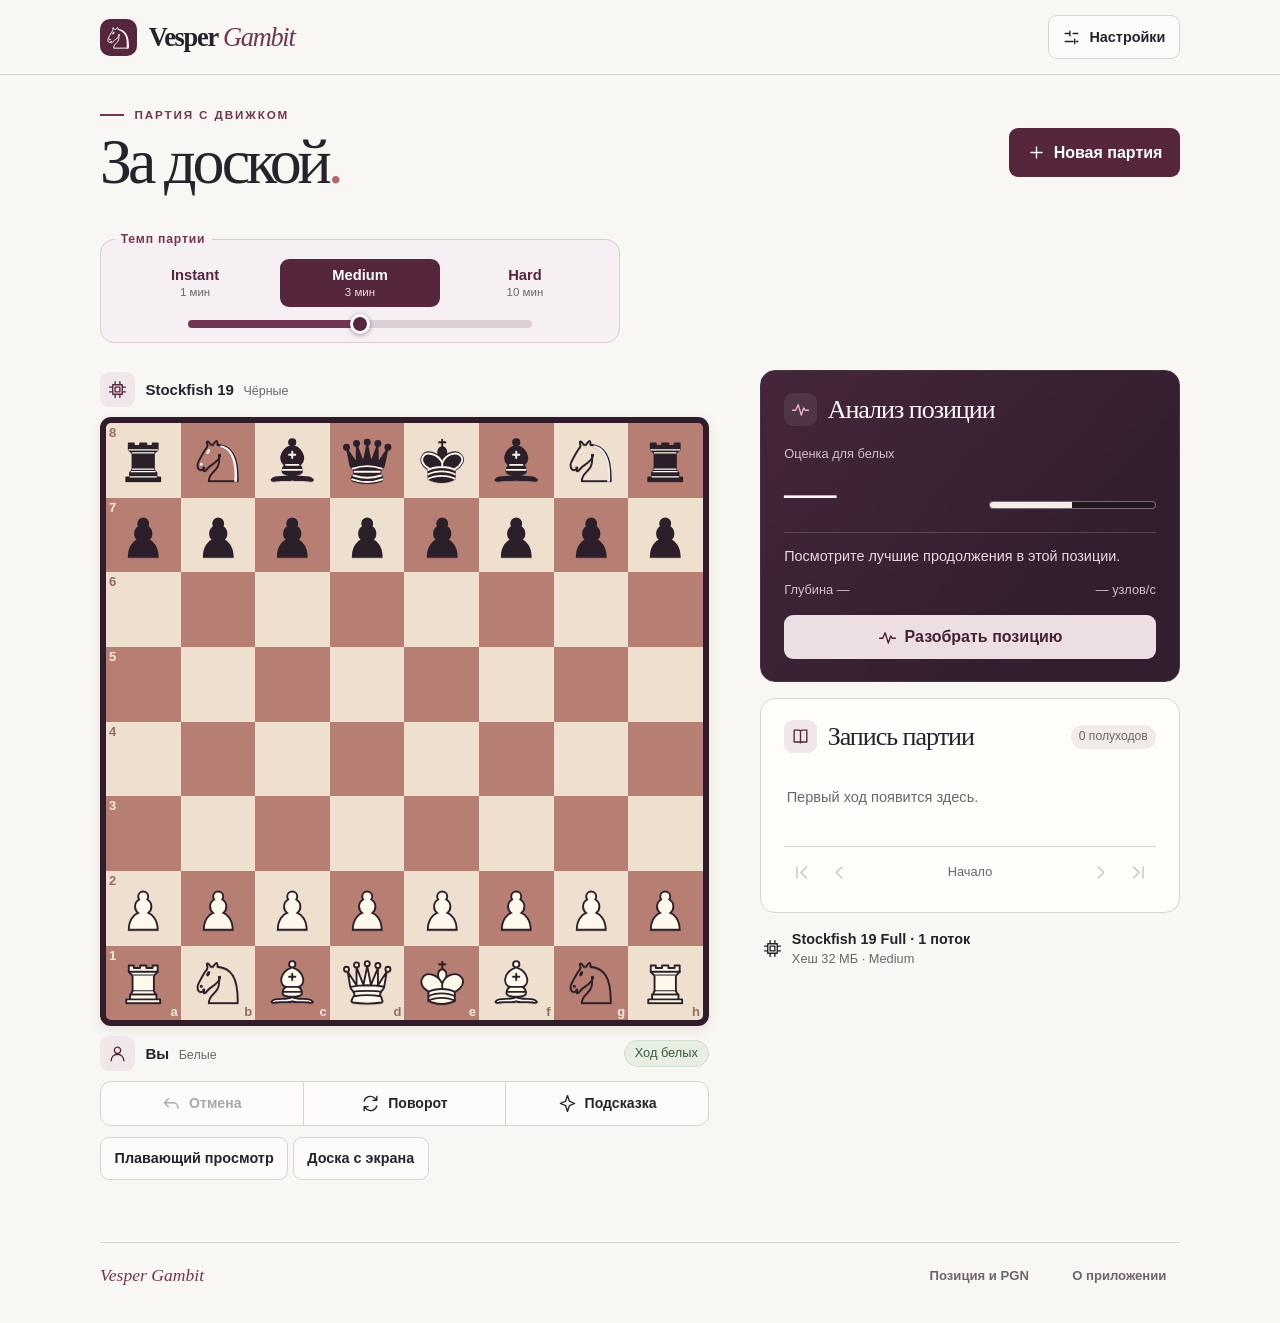
==== commit a6e1dea1: "Build Vesper Gambit for GitHub Pages" ====
--- a/chess/index.html
+++ b/chess/index.html
@@ -40,7 +40,7 @@
 <footer class="frame"><span>Vesper Gambit</span><button id="data">Позиция и PGN</button><button id="about">О приложении</button></footer>
 <dialog id="dialog"><div class="dlghead"><h2 id="dlgTitle"></h2><button id="close" aria-label="Закрыть"><i data-icon="x"></i></button></div><div id="dlg"></div></dialog>
 <noscript>Для игры откройте приложение в браузере с включённым JavaScript. Предпросмотр в «Файлах» может показывать только страницу.</noscript>
-<script type="application/octet-stream" id="deadwasm">AGFzbQEAAAABYA9gA39/fwF/YAJ/fwF/YAJ/fwBgAX8Bf2AEf39/fwBgA39/fwBgAX8AYAABf2AAAGACf34BfmAEf39/fwF/YAR/f39+AX5gBn9/f39/fwBgBX9/f39/AGAFf39/f38BfwNTUgMCAwQCBQQGBQIDBgcCAggFAAMBBgYJCQoDBAICAwUGBgsGAwIIAgEMCgYBAAAFDQQGDQEKDg4DBQUFBQEBBg0BAQEBAQACAgIECAIGBgICAgAEBQFwAQ0NBQMBAB8GGQN/[base64]/wFxQQxJDQAgB0F+cUFuRw0MIAhBQEgNBQwMCyAIQUBIDQQMCwsgB0EPakH/AXFBAksNCiAIQUBIDQIMCgsgCEHwAGpB/[base64]/[base64]/[base64]/[base64]/wFxIgRBwABPDQ4gCyAEQQF0akEDOwAAIAZBAWpBB3EhBgwKCyASQQN0IAZzQf8BcSIEQcAATw0OIAsgBEEBdGpBgQI7AAAgBkEBakEHcSEGDAkLIBJBA3QgBnNB/wFxIgRBwABPDQ4gCyAEQQF0akEBOwAAIAZBAWpBB3EhBgwICyASQQN0IAZzQf8BcSIEQcAATw0OIAsgBEEBdGpBggI7AAAgBkEBakEHcSEGDAcLIBJBA3QgBnNB/wFxIgRBwABPDQ4gCyAEQQF0akECOwAAIAZBAWpBB3EhBgwGCyASQQN0IAZzQf8BcSIEQcAATw0OIAsgBEEBdGpBgAI7AAAgBkEBakEHcSEGDAULIBJBA3QgBnNB/wFxIgRBwABPDQ4gCyAEQQF0akEAOwAAIAZBAWpBB3EhBgwECyASQQN0IAZzQf8BcSIEQcAATw0OIAsgBEEBdGpBhAI7AAAgBkEBakEHcSEGDAMLIBJBA3QgBnNB/wFxIgRBwABPDQ4gCyAEQQF0akEEOwAAIAZBAWpBB3EhBgwCCyASQQN0IAZzQf8BcSIEQcAATw0OIAsgBEEBdGpBhQI7AAAgBkEBakEHcSEGDAELIBJBA3QgBnNB/[base64]/[base64]/aiIGDQALCyABQRBqQdEAIA8gDhCGgICAACABKAIQQQFGDQFBACECDAILA0ACQCADLQAAQcsARw0AQQEhAgwDCyADQQFqIQMgBEF/aiIEDQALIA8hAyAOIQQDQCADLQAAQdEARg0BIANBAWohAyAEQX9qIgQNAAtBACECDAELQQIhAgsgASACOgDJBiAOQQdLDQELIA8hAyAOIQQCQANAAkAgAy0AAEHrAEcNACAPIQMgDiEEA0ACQCADLQAAQfEARw0AQQMhAgwHCyADQQFqIQMgBEF/[base64]/[base64]/[base64]///8DTQ0AQQBBABCEgICAAAALAkAgBEEDIARBA0sbQQFqIgZBAnQiBEH8////[base64]/wFxIQIMAQsgAy0AAUE/cSEIIAJBH3EhEgJAIAJBX0sNACASQQZ0IAhyIQIgA0ECaiEDDAELIAhBBnQgAy0AAkE/cXIhCAJAIAJBcE8NACAIIBJBDHRyIQIgA0EDaiEDDAELIAhBBnQgAy0AA0E/[base64]/[base64]/[base64]/[base64]/ABIhWDIhZQDQAgFkI4hiAWQoD+A4NCKIaEIBZCgID8B4NCGIYgFkKAgID4D4NCCIaEhCAWQgiIQoCAgPgPgyAWQhiIQoCA/AeDhCAWQiiIQoD+A4MgFkI4iISEhCEWIAFBxARqQQFqIQQDQCAEIBZ6IhenQQF0akGAAjsAAEIBIBeGIhcgFlIhAyAXIBaFIRYgAw0ACwsgEyAVgyIWUA0EIBZCOIYgFkKA/gODQiiGhCAWQoCA/AeDQhiGIBZCgICA+A+DQgiGhIQgFkIIiEKAgID4D4MgFkIYiEKAgPwHg4QgFkIoiEKA/gODIBZCOIiEhIQhFiABQcQEakEBaiEEA0AgBCAWeiIXp0EBdGpBADsAAEIBIBeGIhcgFlEhAyAXIBaFIRYgA0UNAAwFCwtBvLT4gABBLkHstPiAABCIgICAAAALQfy0+IAAQS5BrLX4gAAQiICAgAAAC0G8tPiAAEEuQey0+IAAEIiAgIAAAAtB/LT4gABBLkGstfiAABCIgICAAAALAkAgFCABKQP4ASIVgyIWUA0AIBZCOIYgFkKA/gODQiiGhCAWQoCA/AeDQhiGIBZCgICA+A+DQgiGhIQgFkIIiEKAgID4D4MgFkIYiEKAgPwHg4QgFkIoiEKA/gODIBZCOIiEhIQhFiABQcQEakEBaiEEA0AgBCAWeiIXp0EBdGpBgQI7AABCASAXhiIXIBZSIQMgFyAWhSEWIAMNAAsLAkAgEyAVgyIWUA0AIBZCOIYgFkKA/gODQiiGhCAWQoCA/AeDQhiGIBZCgICA+A+DQgiGhIQgFkIIiEKAgID4D4MgFkIYiEKAgPwHg4QgFkIoiEKA/gODIBZCOIiEhIQhFiABQcQEakEBaiEEA0AgBCAWeiIXp0EBdGpBATsAAEIBIBeGIhcgFlIhAyAXIBaFIRYgAw0ACwsCQCAUIAEpA4ACIhWDIhZQDQAgFkI4hiAWQoD+A4NCKIaEIBZCgID8B4NCGIYgFkKAgID4D4NCCIaEhCAWQgiIQoCAgPgPgyAWQhiIQoCA/[base64]/[base64]/gODQiiGhCAWQoCA/AeDQhiGIBZCgICA+A+DQgiGhIQgFkIIiEKAgID4D4MgFkIYiEKAgPwHg4QgFkIoiEKA/gODIBZCOIiEhIQhFiABQcQEakEBaiEEA0AgBCAWeiIXp0EBdGpBhAI7AABCASAXhiIXIBZSIQMgFyAWhSEWIAMNAAsLAkAgEyAVgyIWUA0AIBZCOIYgFkKA/gODQiiGhCAWQoCA/AeDQhiGIBZCgICA+A+DQgiGhIQgFkIIiEKAgID4D4MgFkIYiEKAgPwHg4QgFkIoiEKA/gODIBZCOIiEhIQhFiABQcQEakEBaiEEA0AgBCAWeiIXp0EBdGpBBDsAAEIBIBeGIhcgFlIhAyAXIBaFIRYgAw0ACwsCQCAUIAEpA5gCIhWDIhZQDQAgFkI4hiAWQoD+A4NCKIaEIBZCgID8B4NCGIYgFkKAgID4D4NCCIaEhCAWQgiIQoCAgPgPgyAWQhiIQoCA/[base64]/[base64]/[base64]/[base64]//[base64]/[base64]///[base64]/[base64]/HzYC/Ln4gABBACAINgLAt/[base64]/Lf4gAA2Aoi4+IAAQQBB9Lf4gAA2Avy3+IAAQQBBhLj4gAA2ApC4+IAAQQBB/[base64]/[base64]/[base64]/iAACEJIAdBEGpBACkCxLf4gAA3AgAgB0EIaiIAIAk3AgBBACAINgLAt/iAAEEAIAE2Ary3+IAAQQAgADYCxLf4gABBAEEANgLIt/[base64]/iAAGoiAyECDAELIANB+AFxIgNBzLf4gABqIQIgA0HUt/[base64]/[base64]/AkACQAJAAkAgAkEDakF8cSIEIAJGDQAgBCACayEEQQAhBSABQf8BcSEGQQEhBwNAIAIgBWotAAAgBkYNBCAEIAVBAWoiBUcNAAsgBCADQXhqIghLDQIMAQsgA0F4aiEIQQAhBAsgAUH/AXFBgYKECGwhBQNAQYCChAggAiAEaiIGKAIAIAVzIgdrIAdyQYCChAggBkEEaigCACAFcyIGayAGcnFBgIGChHhxQYCBgoR4Rw0BIARBCGoiBCAITQ0ACwsCQCADIARGDQAgAyAEayEHIAIgBGohAkEAIQUgAUH/[base64]///[base64]/Ln4gABBf2oiADYC/Ln4gAAgAA0BAkBBACgCxLf4gAAiAEUNAEEAIQEDQCABQQFqIQEgACgCCCIADQALC0EAIAFB/x8gAUH/H0sbNgL8ufiAAA8LAkBBACgCxLf4gAAiAUUNAEEAIQIDQCACQQFqIQIgASgCCCIBDQALC0EAIAJB/x8gAkH/H0sbNgL8ufiAACAFIARNDQBBAEF/NgL0ufiAAAsLFQAgACABQQF0QQFyIAIQkICAgAAAC5IHBgN/AX4BfwF+BH8GfiOAgICAAEHQAWsiAiSAgICAAAJAQeMARQ0AIAJBAEHjAPwLAAsgAUEBaiEDIAJBMGohBEIAIQVBQCEGQgAhBwJAA0AgBkGo0/[base64]/IQwLIA0gDIMgEYMgDFINASAHQoCAgICAgICAEFINAQsgBXqnQQN0KQO4mPiAACAPg1ANAQsgAEECOgBkIABBgICAgHg2AgAMAQtB6ABFDQAgACACQegA/AoAAAsgAkHQAWokgICAgAAPCyAIQcAAQajT9YAAEIWAgIAAAAv+gwENAn8Bfgp/BX4BfwR+AX8CfgJ/AX4CfwR+B38jgICAgABB8AhrIgEkgICAgAACQEHoAEUNACABIABB6AD8CgAACwJAAkACQAJAAkACQAJAAkACQAJAAkACQEGAAxCCgICAACICRQ0AQgAhAyABQegAakEYakIANwMAIAFBADoAtAEgAULAhD03A3AgAUJ/[base64]/[base64]/[base64]/CgABqIR8gHEG43/WAAGohE0IBIBR6IhKGIBSFIRRBACEcA0AgEyASpyIbQQN0IhhqKQMAIBGDIRVCACEaAkAgESAWIBJ8QjiDIBJCB4OEiKdBAXENACAfIBhqKQMAIBeDIRoLAkAgGiAVhSAQgyISUA0AIAAgHEH/AXFBBHRqIhggEjcDACAYIB4gG0H4AXFBA3ZGOgAJIBggGzoACCABIBxBAWoiHDoAiAULIBRQIRtCASAUeiIShiAUhSEUIBsNAgwACwsgASkDyAUiFiAOgyIgeiEhAkAgASkDoAUgDoMiIiABKQPoBUJ/hSIjgyIUUA0AQQFBBiANGyEeQjhCCCANGyEXIA96p0EJdCAhp0EDdGopA7jn9YAAIA+FIBCDIRkgASkD4AUiEUJ/[base64]/[base64]/[base64]/[base64]/[base64]/[base64]/[base64]/hSEXIAEpA8gFIA6DeqdBCXRB+IzAgABqIRMgDUEJdCIbQaiPwoAAaiEkIBtBuN/1gABqIR5CASAUeiIShiAUhSEUA0AgHiASpyIYQQN0IhtqKQMAIBGDIRVCACEaAkAgESAWIBJ8QjiDIBJCB4OEiKdBAXENACAkIBtqKQMAIBeDIRoLAkAgGiAVhSATIBtqKQMAgyAQgyISUA0AIAAgHEH/AXFBBHRqIhsgEjcDACAbIB8gGEH4AXFBA3ZGOgAJIBsgGDoACCABIBxBAWoiHDoAiAULIBRQIRtCASAUeiIShiAUhSEUIBtFDQALCwJAIAEtAIIGQQFHDQAgAS0AgwYiHEE4cSkD+Jf4gAAgHEEHcSIbQQN0KQO4l/[base64]/[base64]/[base64]/[base64]/[base64]/[base64]/[base64]/1gABqIh8gGGopAwAgASkDoAUgEIMiDoOEQgBSDQBCASATQQJqQQdxIB5yIhithiIXQgAgGEEYbCIbKAK4psKAACAbKQOwpsKAACAaIBeEIhqDIBspA6imwoAAfiAbMQC8psKAAIinakEDdCkDqLLCgAAgGEEDdCIYKQO41/WAAIMgEYMgGygCuJrCgAAgGykDsJrCgAAgGoMgGykDqJrCgAB+IBsxALyawoAAiKdqQQN0KQOossKAACAYKQO40/[base64]/WAAIMgECAdICCEgyISg4QgECAbKQO42/[base64]/NwPICCABQQg6ANgIAkAgAUGYBmoQkoCAgAAiE0H/AXEiJUEHRg0AAkAgAS0A2AgiHEEIRw0AIAogAUGYBmoQkoCAgAAiHEEQdjoAACABIBw7AdgICyAcQf8BcUEHRw0AAkACQAJAAkACQCABKAKIBg0AQagaEIKAgIAAIhxFDQEgHEJ/NwOAGiAcQaAaakJ/NwMAIBxBmBpqQn83AwAgHEGQGmpCfzcDACAcQYgaakJ/NwMAIAFBADYC7AggAUKfgICAwAM3AuQIIAEgHEGAGmo2AuAIAkAgBA0AIAFB4AJqIAFBoAVqQegA/AoAAAsgAUHgCGogAUHgAmoQk4CAgAAaIAFBiAZqQQhqIAFB4AhqQQhqKQIANwMAIAEgASkC4Ag3A4gGCyATQYD+/wdxQQh2IQ0CQCAEDQAgAUHgAmogAUGgBWpB6AD8CgAACyAHQgA3AwAgB0EIakIANwMAIAFBADoAwgMCQAJAAkACQCABKQPgBSIRQgEgDa2GIhKDUA0AQgEgE0EQdiIcrYYhECANQT9xIR8gHEE/cSEkAkACQAJAAkAgASkDoAUiGiABKQOwBYUgASkDqAUiDoUiFiASg0IAUg0AIAEpA7gFIBKDUA0BQQMhGwwDCyAaIBKDUA0BQQAhGwwCC0EFQQQgASkDwAUgEoNQGyEbDAELQQJBASAOIBKDUBshGwsgHEH/AXEhJiABQeACaiAbQQN0aiIeIB4pAwAgEoU3AwAgBiABLQCEBiIYQQN0aiIcIBwpAwAgEoU3AwAgHiAeKQMAIBCFNwMAIBwgHCkDACAQhTcDACABIAEpA6ADIBKFIhUgEIUiFzcDoAMgASABKQO4AyAYQYAYbEG45/[base64]/eAACAUhSIUNwO4AwsgBSABLQDEAyIeQQFzIilqIiogKi0AACAkQQZ0ICZqLQC0i8CAAEF/c3E6AAAgBSAeaiIqICotAAAgGEEGdCAfci0AtIvAgABBf3NxOgAAIAYgKUEDdGopAwAiESABKQOIA4MhGgJAAkACQCAbQQVGDQAgGnohGiAbDgICAQYLIBp6IRogEiAQhUKr/////////6t/g1BFDQUgHEIBICZBB3EiGy0AxIzAgABBOEEAIBgbIhhyIh+thiIQIBwpAwCFQgEgGy0AzIzAgAAgGHIiG62GIhKFNwMAIAEgECABKQP4AoUgEoU3A/gCIAEgEiAQhSAVhSIVNwOgAyABICdBgAxqIhwgH0E/cUEDdGopAwAgHCAbQT9xQQN0aikDAIUgFIU3A7gDDAULIAEgGqdBA3QpA7jb9YAAIBCDNwOwAwwECwJAICVBBkYNACAlQQFHDQIgASAVNwOgAyABIAEpA+ACIBCFNwPgAiABIAEpA+gCIBCFNwPoAiABIBqnQQN0KQO42/WAACAQgzcDsAMgASAnIChqIhwpAwAgHCkDgASFIBSFNwO4AwwECwJAAkACQAJAIBJCgP6DgICAwP8Ag1ANACAQQoCAgPj/H4NQRQ0BCyAmQQdxIR8gAS0AgwYhHCABLQCCBiEbIBhFDQEgG0EBcUUNAiAmQQhqQThxIB9yIBxHDQIMBQsCQCAmQQdxQQN0KQO4l/iAACAmQfgBcSkD+Jf4gACDIAEpA+ACgyARg1ANACABICY6AMMDIAFBAToAwgMLIAEgKUEJdCAap0EDdGopA7jf9YAAIBCDNwOwAwwFCyAbQQFxRQ0AICZBOGpBOHEgH3IgHEYNAwsgASApQQl0IBqnQQN0aikDuN/[base64]/fINQIhwbIRogFCARIBwbIREMAQsgFkIBIBSGhSEWCyAQQgBSIRxCASAQeiIUhiAQhSEQIBwNAAsgASAWNwOwAyABIBE3A6gDCyABIB5BAXM6AMQDAkAgBA0AIAFBoAVqIAFB4AJqQegA/[base64]/ahCHgICAAAtB6ABFDQogASABQfgBakHoAPwKAAAMCgtBvLT4gABBLkHstPiAABCIgICAAAALQfy0+IAAQS5BrLX4gAAQiICAgAAACyAcIQwgHEEQRw0BCwsCQAJAAkACQCABKAKIBiIcDQACQEHoAEUiAA0AIAFB+AFqIAFBoAVqQegA/AoAAAsgAS0AtAEhHAJAIAANACABIAFB+AFqQegA/[base64]/AoAAAsgAUEwaiIGIAEtAGQiHkEDdGopAwAhDiABKQNQIQ9BACEAIAFBADoAiAUgAUEAOgDgAiAOQn+FIRACQCAPUA0AIA8gD0J/fINQDQQgASkDKCIRIA6DIhJ6pyIYQQN0KQO4mPiAACAQgyIUUA0HIAFBMEE4IB4baikDACEVIAEpAxAgASkDICIQhCEWIBAgASkDGIQhDiABKQNAIBKFIRcgHkEJdEG43/[base64]/1gABqIRhCASAUeiIShiAUhSEUIAFB6AJqIQ1BACEAA0AgGCASpyIcQQN0IhtqKQMAIBGDIRVCACEaAkAgESAWIBJ8QjiDIBJCB4OEiKdBAXENACAfIBtqKQMAIBeDIRoLAkAgGiAVhSAQgyISUA0AIA0gAEH/[base64]/[base64]/[base64]/[base64]/[base64]/WAAGoiDSAbaikDACABKQMAIBCDIg6DhEIAUg0EIBNBAmpBB3EgGHIiHCAaQgEgHK2GIheEIhoQloCAgAAhGSAXQgAgHCAaEJeAgIAAIBGDIBkgEoOEIBAgHEEDdCIcKQO42/WAAIMgFYOEIBYgHCkDuJj4gACDIBCDhCANIBxqKQMAIA6DhFAbIBSFIRQMBAtB/LT4gABBLkGstfiAABCIgICAAAALQby0+IAAQS5B7LT4gAAQiICAgAAAC0EBQYADEISAgIAAAAsgASkDKCIWIA6DIiN6IQMCQCABKQMAIA6DIiAgASkDSEJ/hSIhgyIUUA0AQQFBBiAeGyETQjhCCCAeGyEXIA96p0EJdCADp0EDdGopA7jn9YAAIA+FIBCDIRkgASkDQCIRQn+FIR0gHkEJdCIAQaiPwoAAaiEfIABBuN/1gABqIRhCASAUeiIShiAUhSEUIAFB6AJqIQ1BACEcA0AgGCASpyIAQQN0IhtqKQMAIBGDIRVCACEaAkAgESAXIBJ8QjiDIBJCB4OEiKdBAXENACAfIBtqKQMAIB2DIRoLAkAgGiAVhSAZgyISUA0AIA0gHEH/AXFBBHRqIhsgEjcDACAbIBMgAEH4AXFBA3ZGOgAJIBsgADoACCABIBxBAWoiHDoAiAULIBRQIQBCASAUeiIShiAUhSEUIABFDQALCwJAIAEtAGJBAUcNACABLQBjIgBBOHEpA/[base64]/hSEhIAYgAS0AZCIeQQN0aikDACIOIAEpAygiFoMiI3ohAyABKQNQIQ8LIA96IRkCQCABKQMIIhUgIYMgDoMiElANACAZp0EJdCADp0EDdGopA7jn9YAAIA+FIBCDIRcgAUHoAmohGwNAQgEgEnoiGoYhFAJAIBqnQQN0KQO42/[base64]/WAAIMgEIMiGkIAUQ0AIBsgAS0AiAUiHEEEdGoiACAaNwMAIABBADoACSAAIBQ8AAggASAcQQFqOgCIBQsgElAhAEIBIBJ6IhSGIBKFIRIgAEUNAAsLAkAgASkDGCIgICGDIA6DIhJQDQAgGadBCXQgA6dBA3RqKQO45/[base64]/[base64]/[base64]/WAAIMgISAdhCABQTBBOCAeG2opAwAiEIMiEYMgACgCuJrCgAAgACkDsJrCgAAgEoMgACkDqJrCgAB+IAAxALyawoAAiKdqQQN0KQOossKAACAcKQO40/WAAIMgECAdICOEgyISg4QgECAcKQO42/[base64]/NwPICAJAAkACQCABQZgGahCSgICAACIAQf8BcUEHRg0AIAEpAwAhESABKQMgIRAgASkDGCESIAEpAwghFCABQfgBakEEakEAOgAAIAFBADYC+AEgAUEHQQQgECASIBSEhCIaUBtBACABQfgBahCYgICAAA0DIAEtAPsBDQIgEXsiEadBAXYiHEEDIBxBA0sbQX5qrUL/AYMhECABKQMAIhIgASkDMINCCIYgASkDOIMgASkDKCAShIN7IRIgGkIAUg0BIBIgEFQNASABLwH4AUH//wNxQYECRg0BAkACQAJAAkAgAEH/AXFBeWoOAgMAAQsCQEHAAkUNACABQeACaiABQZgGakHAAvwKAAALQX8hAANAIABBAWohACABQeACahCSgICAAEH/AXFBB0cNAAwCCwsCQEHAAkUNACABQeACaiABQZgGakHAAvwKAAALQQAhAANAIABBAWohACABQeACahCSgICAAEH/[base64]/aigCACIcQXhxIhhBBEEIIBxBA3EiHBsgAGpJDQMCQCAcRQ0AIBggAEEnaksNBQsgG0GQf2oQh4CAgAALQQAhAAwGC0G8tPiAAEEuQey0+IAAEIiAgIAAAAtB/[base64]/[base64]/[base64]/[base64]/AXFyC9IGBgF+BH8Mfgh/[base64]/AXEhFCABLQBgQf8BcSEVIAEtAGFB/wFxIRYgAS0AYkEBcSEXIAEtAGNB/wFxIRhBACEZQQAhGgN/AkACQAJAAkAgEyAFaikAACIbIAeFIhxCf4UgHEL//fv379+//358g0KAgYKEiJCgwIB/gyIcUA0AA0ACQCACIBNBACAceqdBA3YgBWogBHFrQegAbGoiA0FwaikDAFINACAPIANBmH9qKQMAUg0AIA4gA0Ggf2opAwBSDQAgDSADQah/[base64]/[base64]/WAACAAQRhsIgAoAriawoAAIAApA7CawoAAIAGDIAApA6iawoAAfiAAMQC8msKAAIinakEDdCkDqLLCgACDC08AIABB/wFxIgBBA3QpA7jX9YAAIABBGGwiACgCuKbCgAAgACkDsKbCgAAgAYMgACkDqKbCgAB+IAAxALymwoAAiKdqQQN0KQOossKAAIMLgTMNAn8FfgJ/AX4CfwF+AX8CfgF/BH4BfwZ+BH8jgICAgABB4AZrIgQkgICAgABBASEFAkAgACkDMCIGeyIHQgFRDQAgACkDCCEIIAApAxAhCQJAIAdCAlINACAIIAaDQgBRDQAgACkDGCAAKQMAhCAIhCAJhCAAKQM4g1ANAQsCQCAJIAaDIgpQDQBBASEFIAp7p0EBaiAHp0cNAELV1NbS2srqqqp/Qqqrqa2ltZXV1QAgCkLV1NbS2srqqqp/g1AbIAmDIAiEIAApAwCEUA0BCyAAQTBqIgsgAC0AZCIMQQN0aikDACENIAApA1AhCkEAIQ4gBEEAOgDwBCAEQQA6AMgCIA1Cf4UhBwJAAkACQAJAAkAgClAiDw0AIAogCkJ/fINQDQEgACkDKCIKIA2DIhB6pyIRQQN0KQO4mPiAACAHgyISUA0EIAYgACkDOCAMGyAKgyETIAxBCXRBuN/[base64]/CgABqISAgDkG43/[base64]/CgABqISMgGUG43/WAAGohBUIBIBJ6IgqGIBKFIRIgBEHQAmohIANAIAUgCqciFEEDdCIZaikDACATgyEVQgAhEAJAIBMgFyAKfEI4gyAKQgeDhIinQQFxDQAgIyAZaikDACAYgyEQCwJAIBAgFYUgESAZaikDAIMgB4MiClANACAgIA5B/wFxQQR0aiIZIAo3AwAgGSAhIBRB+AFxQQN2RjoACSAZIBQ6AAggBCAOQQFqIg46APAECyASUCEZQgEgEnoiCoYgEoUhEiAZRQ0ACwsCQCAALQBiQQFHDQAgAC0AYyIZQThxKQP4l/iAACAZQQdxIhRBA3QpA7iX+IAAgyAdgyIKUA0AQgEgGUE4QQggDBtqQThxIBRyIhGthiEQQgEgCnoiEoYgCoUhCiAEQcgCakEIaiEFA0ACQCAAIBKnIhkgERCRgICAAEUNACAFIA5B/wFxQQR0aiIUIBA3AwAgFEEAOgAJIBQgGToACCAEIA5BAWoiDjoA8AQLIApQIRlCASAKeiIShiAKhSEKIBlFDQALCwJAIA0gH4MgCIMiClANAEIBIAp6IhKGIAqFIQogBEHQAmohFANAAkAgEqdBA3QpA7jb9YAAIAeDIhBCAFENACAUIA5B/[base64]/[base64]/[base64]/[base64]/WAACAZKAK4msKAACAZKQOwmsKAACAQgyAZKQOomsKAAH4gGTEAvJrCgACIp2pBA3QpA6iywoAAg4WDIAeDIhNCAFENACAFIA5B/wFxQQR0aiIZIBM3AwAgGUEAOgAJIBkgEjwACCAEIA5BAWoiDjoA8AQLIApQIRlCASAKeiIShiAKhSEKIBlFDQALCwJAAkAgIkEDdCkDuJj4gAAgB4MiElBFDQBCACESDAELIAYgACkDOCAMGyAagyETIB0gCYQhFSAdIByEIRcgDEEJdEG43/[base64]/hSIdgyISUEUNAEEAIQ4MAQtBAUEGIAwbIQVCOEIIIAwbIRcgByAfgyEYIAApA0AiE0J/hSEeIAxBCXQiDkGoj8KAAGohICAOQbjf9YAAaiERQgEgEnoiCoYgEoUhEiAEQdACaiEhQQAhDgNAIBEgCqciGUEDdCIUaikDACATgyEVQgAhEAJAIBMgFyAKfEI4gyAKQgeDhIinQQFxDQAgICAUaikDACAegyEQCwJAIBAgFYUgGIMiClANACAhIA5B/wFxQQR0aiIUIAo3AwAgFCAFIBlB+AFxQQN2RjoACSAUIBk6AAggBCAOQQFqIg46APAECyASUCEZQgEgEnoiCoYgEoUhEiAZRQ0ACwsCQCAALQBiQQFHDQAgAC0AYyIZQThxKQP4l/iAACAZQQdxIhRBA3QpA7iX+IAAgyAcgyIKUA0AQgEgGUE4QQggDBtqQThxIBRyIhGthiEQQgEgCnoiEoYgCoUhCiAEQcgCakEIaiEFA0ACQCAAIBKnIhkgERCRgICAAEUNACAFIA5B/wFxQQR0aiIUIBA3AwAgFEEAOgAJIBQgGToACCAEIA5BAWoiDjoA8AQLIApQIRlCASAKeiIShiAKhSEKIBlFDQALCwJAIA0gHYMiFyAIgyIKUA0AIAcgH4MhFSAEQdACaiEUA0BCASAKeiIQhiESAkAgEKdBA3QpA7jb9YAAIBWDIhNCAFENACAUIA5B/[base64]/WAAIMgE4MiEEIAUQ0AIBEgDkH/[base64]/wFxQQR0aiIZIBM3AwAgGUEAOgAJIBkgEjwACCAEIA5BAWoiDjoA8AQLIApQIRlCASAKeiIShiAKhSEKIBlFDQALCyAjQQN0KQO4mPiAACAHgyISUA0CIAYgACkDOCAMGyAagyETIBggCYQhFSAYIA2EIRcgDEEJdEG43/[base64]/[base64]/[base64]/wFxQQR0aiIZQQA6ABEgGSAiOgAQIBkgEjcDCCAOQQFqIQ4LIAQgDjoA8AQLAkBBsAJFDQAgBCAEQcgCakGwAvwKAAALIARBCDoAwAIgBEIANwO4AiAEQn83A7ACIARBwgJqIAQQkoCAgAAiDkEQdjoAACAEIA47AcACAkAgDkH/AXFBB0YNAEEAIQUgAUH/AXFFDQECQEHIAkUNACAEQcgCaiAEQcgC/AoAAAsgAUF/aiEhIAMgDGohDCAAKQMAIhAgCYUgCIUhEiAAKQNAIQogACkDGCAAKQMghCETA0AgBC0AiAUhDiAEQQg6AIgFAkACQCAOQQhGDQAgBC0AigUhFCAELQCJBSEZDAELIARByAJqEJKAgIAAIg5B////B3EiGUEQdiEUIBlBCHYhGQsCQAJAAkACQAJAAkAgDkH/AXEiDkEHRg0AIApCASAZrYYiB4NQDQECQAJAIBIgB4NCAFINACATIAeDUEUNASAMQQE6AAAMBgsgECAHg0IAUg0DIAggB4NQDQQLIANBAToAAwwEC0EBIQUMBwtBpIvAgAAQlICAgAAACyADIAIgAy0ABHI6AARBASERDAILIANBAToAAgtBACERCyAAIBRBEHQgGUH/AXFBCHQgDnJyIARB+AVqEJ6AgIAAAkBB6ABFDQAgBEGQBWogBEH4BWpB6AD8CgAACyAEQZAFaiAhIAIgEXIgAxCYgICAAA0ADAILCyAPIAxBAXNyIQULIARB4AZqJICAgIAAIAULwg0JA38CfgF/An4BfwF+C38BfgF/I4CAgIAAQbAdayIBJICAgIAAQQAhAgJAIAAtAGINACABQdgYaiEDAkBBgARFDQAgA0EAQYAE/AsACyABQfAcakIANwMAIAFBkB1qQgA3AwAgAUGYHWpCADcDACABQaAdakIANwMAIAFCADcD6BwgAUIANwOIHSAAKQNAIQQCQEHoAEUNACABQfAXaiAAQegA/AoAAAsgAUGAHWpCADcDACABQgA3A/gcIAEgBEJ/[base64]/[base64]/AoAAAsgAUGAHWpCADcDACABQgA3A/gcIAEgBTcD4BwgAUEAOgCoHSABQgA3A+AXIAFCADcD0BcgAUIANwPAFyABIAQ3A9gcAkAgBg0AA0AgAyAEeiIHp0EDdGoiCSAJKQMAQgEgB4YiB4Q3AwAgByAEUiEJIAcgBIUhBCAJDQALCyABQcAXahCigICAAAJAQfAFRQ0AIAFB8AVqIAFBwBdqQfAF/AoAAAsgASAINwP4BSABQgE3A/AFIAFB8AVqEKCAgIAAQQAhAiABQfAFahCjgICAAA0AIAFB4AtqIAAQpoCAgAAgAUIBNwPwCyABQgE3A+ALIAEgCEIAIAh9gyIHNwPoCyABQgEgByAIhXqGIgQ3A/[base64]/An4BfwF+AX8BfgF/An4BfwV+AX8FfgV/AX4LfwJ+AX8CfgN/[base64]/WAAIMgEiAJKAK4msKAACAJKQOwmsKAACAMgyAJKQOomsKAAH4gCTEAvJrCgACIp2pBA3QpA6iywoAAgyAWKQO40/[base64]/hSIXgyIOUA0AQQFBBiAGGyEcQjhCCCAGGyETIAEpA0AiD0J/hSEUIAZBCXQiCUGoj8KAAGohHSAJQbjf9YAAaiENQgEgDnoiCIYgDoUhDiAEQdACaiEeQQAhCQNAIA0gCKciFkEDdCIQaikDACAPgyERQgAhDAJAIA8gEyAIfEI4gyAIQgeDhIinQQFxDQAgHSAQaikDACAUgyEMCwJAIAwgEYUgCoMiCFANACAeIAlB/wFxQQR0aiIQIAg3AwAgECAcIBZB+AFxQQN2RjoACSAQIBY6AAggBCAJQQFqIgk6APAECyAOUCEWQgEgDnoiCIYgDoUhDiAWRQ0ACwsgGqchHwJAIBsgFYMiDlANAEEBQQYgBhshHkI4QgggBhshEyAfQQl0QfiMwIAAaiENIAEpA0AiD0J/hSEUIAZBCXQiFkGoj8KAAGohICAWQbjf9YAAaiEcQgEgDnoiCIYgDoUhDiAEQdACaiEdA0AgHCAIpyIQQQN0IhZqKQMAIA+DIRFCACEMAkAgDyATIAh8QjiDIAhCB4OEiKdBAXENACAgIBZqKQMAIBSDIQwLAkAgDCARhSANIBZqKQMAgyAKgyIIUA0AIB0gCUH/AXFBBHRqIhYgCDcDACAWIB4gEEH4AXFBA3ZGOgAJIBYgEDoACCAEIAlBAWoiCToA8AQLIA5QIRZCASAOeiIIhiAOhSEOIBZFDQALCwJAIAEtAGJBAUcNACABLQBjIhZBOHEpA/iX+IAAIBZBB3EiEEEDdCkDuJf4gACDIBuDIghQDQBCASAWQThBCCAGG2pBOHEgEHIiDa2GIQxCASAIeiIOhiAIhSEIIARByAJqQQhqIRwDQAJAIAEgDqciFiANEJGAgIAARQ0AIBwgCUH/AXFBBHRqIhAgDDcDACAQQQA6AAkgECAWOgAIIAQgCUEBaiIJOgDwBAsgCFAhFkIBIAh6Ig6GIAiFIQggFkUNAAsLAkAgByAXgyABKQMIIhGDIghQDQBCASAIeiIOhiAIhSEIIARB0AJqIRADQAJAIA6nQQN0KQO42/[base64]/[base64]/[base64]/[base64]/WAACAWKAK4msKAACAWKQOwmsKAACAMgyAWKQOomsKAAH4gFjEAvJrCgACIp2pBA3QpA6iywoAAg4WDIAqDIg9CAFENACAcIAlB/wFxQQR0aiIWIA83AwAgFkEAOgAJIBYgDjwACCAEIAlBAWoiCToA8AQLIAhQIRZCASAIeiIOhiAIhSEIIBZFDQALCwJAAkAgH0EDdCkDuJj4gAAgCoMiDlBFDQBCACEODAELIAFBMEE4IAYbaikDACAYgyEPIBsgGoQhEyAbICGEIRQgBkEJdEG43/[base64]/WAACAIhSEXAkACQCABKQMAIhIgB4MiGiABKQNIQn+FIhuDIg5QRQ0AQQAhCQwBC0EBQQYgBhshHEI4QgggBhshEyAKIBeDIRQgASkDQCIPQn+FIRUgBkEJdCIJQaiPwoAAaiEdIAlBuN/1gABqIQ1CASAOeiIIhiAOhSEOIARB0AJqIR5BACEJA0AgDSAIpyIWQQN0IhBqKQMAIA+DIRFCACEMAkAgDyATIAh8QjiDIAhCB4OEiKdBAXENACAdIBBqKQMAIBWDIQwLAkAgDCARhSAUgyIIUA0AIB4gCUH/AXFBBHRqIhAgCDcDACAQIBwgFkH4AXFBA3ZGOgAJIBAgFjoACCAEIAlBAWoiCToA8AQLIA5QIRZCASAOeiIIhiAOhSEOIBZFDQALCwJAIAEtAGJBAUcNACABLQBjIhZBOHEpA/iX+IAAIBZBB3EiEEEDdCkDuJf4gACDIBqDIghQDQBCASAWQThBCCAGG2pBOHEgEHIiDa2GIQxCASAIeiIOhiAIhSEIIARByAJqQQhqIRwDQAJAIAEgDqciFiANEJGAgIAARQ0AIBwgCUH/AXFBBHRqIhAgDDcDACAQQQA6AAkgECAWOgAIIAQgCUEBaiIJOgDwBAsgCFAhFkIBIAh6Ig6GIAiFIQggFkUNAAsLAkAgByAbgyIUIAEpAwgiEYMiCFANACAKIBeDIRMgBEHQAmohEANAQgEgCHoiDIYhDgJAIAynQQN0KQO42/[base64]/WAAIMgD4MiDEIAUQ0AIA0gCUH/[base64]/wFxQQR0aiIWIA83AwAgFkEAOgAJIBYgDjwACCAEIAlBAWoiCToA8AQLIAhQIRZCASAIeiIOhiAIhSEIIBZFDQALCyAgQQN0KQO4mPiAACAKgyIOUA0CIAFBMEE4IAYbaikDACAYgyEPIAcgFYQhEyAHIBuEIRQgBkEJdEG43/[base64]/[base64]/[base64]/wFxQQR0aiIWQQA6ABEgFiAfOgAQIBYgDjcDCCAJQQFqIQkLIAQgCToA8AQLAkBBsAJFDQAgBCAEQcgCakGwAvwKAAALIARBCDoAwAIgBEIANwO4AiAEQn83A7ACIARBwgJqIAQQkoCAgAAiCUEQdjoAACAEIAk7AcACAkAgCUH/AXFBB0YNAAJAQcgCRQ0AIARByAJqIARByAL8CgAAC0E4QQAgBhshIiAGQQFzIglBgBhsQbjn94AAaiIjIAEtAGMiJEEDdGohJSADQQFqISYgBkGAGGwiFkG48/eAAGohJyAWQbjr94AAaiEoIAZBBnRBtIvAgABqISkgFkG45/[base64]/v8HcUEIdiEJCwJAAkACQCAWQf8BcSIyQQdGDQACQEHoAEUiHw0AIARB+AVqIAFB6AD8CgAACyAdQgA3AwAgHUEIakIANwMAIARBADoA2gYCQAJAAkACQCATQgEgCa2GIgiDUA0AQgEgCUEIdiINrYYhCiAJQT9xIQUgDUE/cSELAkACQAJAAkAgFCAIg0IAUg0AIDEgCINQDQFBAyEWDAMLIAcgCINQDQFBACEWDAILQQVBBCAwIAiDUBshFgwBC0ECQQEgLiAIg1AbIRYLIAlB//8DcSEzIA1B/[base64]/////////+rf4NQRQ0EIBAgECkDAEIBIBxBB3EiCS0AxIzAgAAgInIiFq2GIgqFQgEgCS0AzIzAgAAgInIiCa2GIgiFNwMAIAQgBCkDkAYgCoUgCIU3A5AGIAQgESAKhSAIhSIRNwO4BiAEICcgFkE/cUEDdGopAwAgJyAJQT9xQQN0aikDAIUgDoU3A9AGDAQLIAQgDKdBA3QpA7jb9YAAIAqDNwPIBgwDCwJAAkACQAJAAkACQCAyQX9qDgYBAgICAgACCwJAIAhCgP6DgICAwP8Ag1ANACAKQoCAgPj/H4NQRQ0DCyAcQQdxIRYgBkUNAyAvQQFxRQ0EIBxBCGpBOHEgFnIgJEcNBAwGCyAEIBE3A7gGIAQgBCkDgAYgCoU3A4AGIAQgBCkD+AUgCoU3A/gFIAQgDKdBA3QpA7jb9YAAIAqDNwPIBiAEICogC2opAwAgKCALaikDAIUgDoU3A9AGDAYLIBAgECkDACAKhTcDACAEIAQpA/gFIAqFNwP4BSAEIBEgCoU3A7gGIAQgDiAqIAtqIgkpAwCFNwPQBiAEQfgFaiAyQQN0aiIWIBYpAwAgCoU3AwAgECAQKQMAIAqFNwMAIAQgBCkDuAYgCoUiETcDuAYgBCAEKQPQBiAJIDJBCXRqKQMAhTcD0AYgBC0A3AYhDQwFCwJAIBxB+AFxKQP4l/iAACAcQQdxQQN0KQO4l/iAAIMgBCkD+AWDIA+DUA0AIAQgHDoA2wYgBEEBOgDaBgsgBCAJQQl0IAynQQN0aikDuN/1gAAgCoM3A8gGDAQLIC9BAXFFDQAgHEE4akE4cSAWciAkRg0CCyAEIAlBCXQgDKdBA3RqKQO43/WAACAKgzcDyAYMAgsgAEGAgICAeDYCAAwFCyAsICwpAwAgLYU3AwAgBCAEKQP4BSAthTcD+AUgBCARIC2FIhE3A7gGIAQgDiAlKQMAhTcD0AYgBCAJQQl0IAynQQN0aikDuN/1gAAgCoM3A8gGCwJAIAQpA5AGIAQpA5gGIgqEIAynQQN0IgkpA7jT9YAAgyAKIAQpA4gGhCAJKQO41/WAAIOEIB4gDUEDdGopAwCDIgpQDQAgCUG45/[base64]/wFxIQUgBC0A8AVB/wFxIQsgBC0A8QVB/wFxITMgBC0A8gVBAXEhMiAELQDzBUH/AXEhNgNAAkAgDSAWaikAACIPIAyFIg5Cf4UgDkL//fv379+//358g0KAgYKEiJCgwIB/[base64]/[base64]/[base64]/[base64]/WAAIMgESAFKAK4msKAACAFKQOwmsKAACAKgyAFKQOomsKAAH4gBTEAvJrCgACIp2pBA3QpA6iywoAAgyAWKQO40/WAAIOEIBUgFikDuNv1gACDhCAUIA8gFmopAwCDhCATgyAWKQO4mPiAACAOg4RQGyIKIAsiF4UhCyAJIAhSIQUgCSAIhSEIIAUNAAsgCiAXUQ0EIAFBADoA+QIgASANOgD4AiABIAs3A/ACQQEhBQwDCyAHKQMoIRUCQCAHKQMAIAwgBy0AZCIYQQN0aikDACIXgyITIAcpA0giFEJ/hYMiC1BFDQBBACEFDAILQQFBBiAYGyEZQjhCCCAYGyERIAcpA0AiDkJ/[base64]/hYMiC1ANAEEBQQYgGxshGUI4QgggGxshESAHKQNQIgp6p0EJdCAJIAcpAyiDeqdBA3RqKQO45/WAACAKhSAIgyESIAcpA0AiDkJ/[base64]/[base64]/WAACAQhSEOQgEgCXoiC4YgCYUhCSAHKQNAIRADQAJAIA4gC6ciFkEYbCIFKAK4psKAACAFKQOwpsKAACAQgyAFKQOopsKAAH4gBTEAvKbCgACIp2pBA3QpA6iywoAAgyAWQQN0KQO41/WAAIMgCIMiCkIAUQ0AIAAgAS0AkAUiFkEEdGoiBSAKNwMAIAVBADoACSAFIAs8AAggASAWQQFqOgCQBQsgCVAhBUIBIAl6IguGIAmFIQkgBUUNAAsgBykDSEJ/[base64]/[base64]/[base64]/[base64]/hSESIBhBCXQiFkGoj8KAAGohGyAWQbjf9YAAaiEZQgEgC3oiCYYgC4UhCwNAIBkgCaciD0EDdCIWaikDACAOgyEQQgAhCgJAIA4gESAJfEI4gyAJQgeDhIinQQFxDQAgGyAWaikDACASgyEKCwJAIAogEIUgDSAWaikDAIMgCIMiCVANACAAIAVB/wFxQQR0aiIWIAk3AwAgFiAaIA9B+AFxQQN2RjoACSAWIA86AAggASAFQQFqIgU6AJAFCyALUCEWQgEgC3oiCYYgC4UhCyAWRQ0ACwsCQCAHLQBiQQFHDQAgBy0AYyIFQThxKQP4l/[base64]/WAAIMgDyAWQQl0aikDAIMgCIMiCkIAUQ0AIAAgAS0AkAUiFkEEdGoiBSAKNwMAIAVBADoACSAFIAs8AAggASAWQQFqOgCQBQsgCVAhBUIBIAl6IguGIAmFIQkgBUUNAAsLIAcpAyghEgJAIAcpAxggDCAHLQBkQQN0aikDACITgyIQIAcpA0giEUJ/[base64]/WAAIMgDyAWQQl0aikDAIMgCIMiCkIAUQ0AIAAgAS0AkAUiFkEEdGoiBSAKNwMAIAVBADoACSAFIAs8AAggASAWQQFqOgCQBQsgCVAhBUIBIAl6IguGIAmFIQkgBUUNAAsLIAcpAyghEgJAIAcpAyAgDCAHLQBkQQN0aikDACITgyIQIAcpA0giEUJ/[base64]/[base64]/[base64]/WAAIMgBykDECAHKQMgIgqEIAwgDUEBc0EDdGopAwAiCIMiEIMgFigCuJrCgAAgFikDsJrCgAAgCYMgFikDqJrCgAB+IBYxALyawoAAiKdqQQN0KQOossKAACAPKQO40/WAAIMgCiAHKQMYhCAIgyIJg4QgCCAPKQO42/[base64]/WAAIMgEIMgFigCuJrCgAAgFikDsJrCgAAgDoMgFikDqJrCgAB+IBYxALyawoAAiKdqQQN0KQOossKAACAPKQO40/WAAIMgCYOEIAggDykDuNv1gACDIAqDhCAXIA8pA7iY+IAAgyARg4QgGCAPaikDACASg4RQGyALhSELCwJAIAVBAkkNACAHKQNAIgggGikD6IzAgACDQgBSDQAgGUF/[base64]/[base64]/AoAAAsgAUEIOgDgAiABQgA3A9gCIAFCfzcD0AIgAyABQSBqEJKAgIAAIgVBEHY6AAAgASAFOwHgAgJAAkAgBUH/AXFBB0YNAAJAQcgCRQ0AIAFB6AJqIAFBIGpByAL8CgAACwNAIAEtAKgFIQUgAUEIOgCoBQJAAkAgBUEIRg0AIAEvAKkFIRYMAQsgAUHoAmoQkoCAgAAiBUGA/[base64]/LT4gABBLkGstfiAABCIgICAAAALQby0+IAAQS5B7LT4gAAQiICAgAAAC0H8tPiAAEEuQay1+IAAEIiAgIAAAAtBCEHoABCNgICAAAALzw0MAX4CfwF+AX8BfgJ/A34EfwJ+AX8BfgN/AkBB6ABFDQAgAiAAQegA/AoAAAsgAkIANwNIIAJBADoAYiACQdAAakIANwMAAkACQAJAAkAgACkDQCIDQgEgAUH///8HcSIEQQh2IgWthiIGg1ANAEIBIARBEHYiB62GIQggB0E/[base64]/[base64]/c3E6AAAgFiAPaiIWIBYtAAAgEUEGdCAFQT9xci0AtIvAgABBf3NxOgAAIBAgF0EDdGopAwAiAyACKQMogyELAkACQAJAAkAgDkEFRg0AIAt6IQsgDg4CAgEDCyALeiELIAYgCIVCq/////////+rf4NQRQ0CIAIgAikDGEIBIAdBB3EiAC0AxIzAgABBOEEAIBEbIg5yIhGthiIIhUIBIAAtAMyMwIAAIA5yIgCthiIGhTcDGCAEIAQpAwAgCIUgBoU3AwAgAiASIAiFIAaFIhI3A0AgAiAUQYAMaiIEIBFBP3FBA3RqKQMAIAQgAEE/cUEDdGopAwCFIBWFNwNYDAILIAIgC6dBA3QpA7jb9YAAIAiDNwNQDAELAkACQAJAIAFB/wFxIg5BBkYNACAOQQFHDQEgAiASNwNAIAIgAikDCCAIhTcDCCACIAIpAwAgCIU3AwAgAiALp0EDdCkDuNv1gAAgCIM3A1AgAiAUIAlBA3RqIgApAwAgACkDgASFIBWFNwNYDAMLAkACQAJAAkAgBkKA/oOAgIDA/[base64]/[base64]/eAAIU3A1ggAiAXQQl0IAunQQN0aikDuN/[base64]/A34BfwF+AX8BfgF/An4BfwF+An8BfgN/An4Efwd+BH8BfgF/AX4EfwF+AX8GfgN/A34BfyAAQcgFaiEBIABBqAVqIQIgAEHYBWohAyAAQZgBaiEEIABB4ABqIQUCQAJAA0AgACkDcCIGUA0BIAApA1giB0J/[base64]/hSEwIBIgNYMhOCATIDWDITkgESA1gyE6IAApA6AFQn+FITsgLUEJdEH4jMCAAGohPCACIDFBA3QiGmohPSAFIBpqIT4gMUEJdEG43/WAAGohP0IBIC96IkCGIC+FIQ8gAyAxQQFzQQN0aiFBIAYgACkDuAUgJoRCf4WDIUIgGCA1g0IAUiAscSFDIAUgLEF/[base64]/[base64]/WAACAaKAK4msKAACAaKQOwmsKAACBKgyAaKQOomsKAAH4gGjEAvJrCgACIp2pBA3QpA6iywoAAg4QhKAwFCyAopyIaQQN0KQO40/[base64]/[base64]/[base64]/[base64]/[base64]/[base64]/fINQGyArgyErQgEgSnoiD4YgSoUhFiBKUA0CDAELQgEgSnoiD4YgSoUhFiBKUEUNAAsLAkAgK1BFDQBCACErDAELQgEgQIYhSSBIQQl0Qbjn9YAAaiFQQgEgK3oiD4YgK4UhFgNAIBYhTQJAIEIgSSBQIA+nIlFBA3RqKQMAhEIBIA+GIhaEIkqDIg9QDQAgFkJ/hSFMQgEgD3oiFoYgD4UhDyAWpyEaAkACQAJAAkAgKg0AIEggUXNBB3EhTyBRQQdxQQN0QbiNwoAAaiFRA0AgDyEWQgEgGq1C/wGDhiIPIBeDIiggDyARgyJLhFANBCAPIAaDIU4CQAJAAkAgKFAgS0IAUnEgMUYNACBOUA0FIA8gCoMhKCAPIBSDIUsCQCBPDQAgS1ANACAoQgBSDQILIEogD0J/hYMhDwwCCyBOUA0FIA8gCoMhKCAPIBSDIUsLIEohDwsCQCAoUA0AIEtQDQAgLyBRKQMAQn+Fg0IAUg0AIDwgGkH/AXFBA3RqKQMAIA+EIQ8LIExCfyAEIBpB/wFxQQN0aikDACAPQn+Fg1AbICuDIStCASAWeiIohiAWhSEPICinIRogFlBFDQAMBQsLA0BCASAarUL/AYOGIhYgF4MiSyAWIBGDIk6EUA0DIEohKAJAIEtQIE5CAFJxIDFGDQAgFiAGg1ANAiBKIBZCf4WDISgLIExCfyAEIBpB/[base64]/[base64]/[base64]/AXEOBgABAgMEBQALQgAhBCADIAJBOEEIIAEbakE4cSACQQdxcq2Ip0EBcQ0FIAFBCXQgAkH/AXFBA3RqKQOoj8KAACADQn+Fgw8LIAJB/wFxQQN0KQO42/WAAA8LIAJB/wFxIgJBA3QpA7jX9YAAIAJBGGwiAigCuKbCgAAgAikDsKbCgAAgA4MgAikDqKbCgAB+IAIxALymwoAAiKdqQQN0KQOossKAAIMPCyACQf8BcSICQQN0KQO40/WAACACQRhsIgIoAriawoAAIAIpA7CawoAAIAODIAIpA6iawoAAfiACMQC8msKAAIinakEDdCkDqLLCgACDDwsgAkH/AXEiAkEDdCIAKQO41/WAACACQRhsIgIoArimwoAAIAIpA7CmwoAAIAODIAIpA6imwoAAfiACMQC8psKAAIinakEDdCkDqLLCgACDIAApA7jT9YAAIAIoAriawoAAIAIpA7CawoAAIAODIAIpA6iawoAAfiACMQC8msKAAIinakEDdCkDqLLCgACDhA8LIAJB/wFxQQN0KQO4mPiAACEECyAEC/EGBwN+BH8LfgF/A34DfwF+IABCADcDqAUgAEGwBWpCADcDAAJAAkACQCAAKQNwIgEgACkDuAUiAkJ/[base64]/[base64]/[base64]/I4CAgIAAQRBrIgEkgICAgAACQCAAKQNYIgIgACkDYCIDg3oiBEI/[base64]/WAACEUCyAUIAmDIhQgEoQhEkIAIAQgFFAbIBGEIREgFSATUSEWIBUgE4UhEyAWDQMMAAsLIAQgBlIhACADIQYgAA0ADAILCyAEIAZSDQELC0EAIQAgEVANACASUA0AIAkgEkJ/[base64]/IAQgA3siBiAEIAZUGyIUhkJ/hSEEIAggDUIBIBGGhEJ/[base64]/[base64]/AoAAAsgAkHwBWokgICAgAALhxIFB38Bfgd/AX4CfwJAIAAoAgwiAkEBaiIDRQ0AAkACQAJAAkACQCADIAAoAgQiBCAEQQFqIgVBA3YiBkEHbCIHIARBCEkbIghBAXZNDQACQAJAAkACQCAIQQFqIgggAyAIIANLGyIDQQ9JDQAgA0H/////AUsNAkF/IANBA3RBB25Bf2pndkEBaiEDDAELQQQgA0EIcUEIaiADQQRJGyEDCyADrULoAH4iCUIgiKcNBiAJpyIIIANBCGoiBGoiCiAISQ0GIApB+P///wdLDQYgChCCgICAACIGDQFBCCAKEI2AgIAAAAtBj7T4gABBOUGstPiAABCQgICAAAALIAYgCGohCgJAIARFDQAgCkH/ASAE/AsACyADQX9qIgYgA0EDdkEHbCAGQQhJGyELAkACQCACDQBBACECDAELIApBCGohDCAAKAIAIg1BcGohDiANKQMAQn+FQoCBgoSIkKDAgH+DIQlBACEDIAIhDyANIQgDQAJAIAlCAFINAANAIANBCGohAyAIQQhqIggpAwBCgIGChIiQoMCAf4MiCUKAgYKEiJCgwIB/UQ0ACyAJQoCBgoSIkKDAgH+FIQkLAkAgCiAGIA5BACAJeqdBA3YgA2oiEGtB6ABsaikDACIRp0Hdy92eeWwgEUIgiKdqQd3L3Z55bEEPdyIFcSIEaikAAEKAgYKEiJCgwIB/gyIRQgBSDQBBCCESA0AgBCASaiEEIBJBCGohEiAKIAQgBnEiBGopAABCgIGChIiQoMCAf4MiEVANAAsLAkAgCiAReqdBA3YgBGogBnEiBGosAABBAEgNACAKKQMAQoCBgoSIkKDAgH+DeqdBA3YhBAsgCUJ/fCERIAogBGogBUEZdiIFOgAAIAwgBEF4aiAGcWogBToAAAJAQegARQ0AIAogBEF/c0HoAGxqIA0gEEF/c0HoAGxqQegA/[base64]///8DcSEGQQAhAwNAIAogA2oiCCAIKQMAIglCf4VCB4hCgYKEiJCgwIABgyAJQv/+/fv379+//wCEfDcDACAIQQhqIgggCCkDACIJQn+FQgeIQoGChIiQoMCAAYMgCUL//v379+/fv/8AhHw3AwAgA0EQaiEDIAZBfmoiBg0ACyAPRQ0BCyAKIANqIgMgAykDACIJQn+FQgeIQoGChIiQoMCAAYMgCUL//v379+/fv/[base64]/gyIJUA0ACwsCQCAKIAl6p0EDdiAQaiAEcSIQaiwAAEEASA0AIAopAwBCgIGChIiQoMCAf4N6p0EDdiEQCyAMrSEJIBAgBmsgCCAGa3MgBHFBCEkNASAKIBBqIgYtAAAhDCAGIAlCGYinIhM6AAAgDSAQQXhqIARxaiATOgAAIAogEEF/[base64]/wE6AABB6ABFDQEgBiASQegA/AoAAAwBCyAPIAlCGYinIgY6AAAgDSAEIAhBeGpxaiAGOgAACyADIAMgBUkiCGohBiAIDQALIAQgByAEQQhJGyEDCyAAIAMgAms2AggLQYGAgIB4DwtB/[base64]/AoAAAsgABCHgICAACAGC4kBAQN/AkACQAJAIAAoAgAiAUEASA0AIAFFDQAgACgCBCICQXxqKAIAIgBBeHEiA0EEQQggAEEDcSIAGyABakkNAQJAIABFDQAgAyABQSdqSw0DCyACEIeAgIAACw8LQby0+IAAQS5B7LT4gAAQiICAgAAAC0H8tPiAAEEuQay1+IAAEIiAgIAAAAv/[base64]/I4CAgIAAQRBrIgMkgICAgAAgAEEIaigCACEEIABBBGooAgAhBUEBIQYCQAJAIAFBIiACKAIQIgcRgYCAgACAgICAAA0AAkACQCAEDQBBACEEQQAhAAwBC0EAIQhBACEJIAQhCiAFIQsCQANAIAsgCmohDEEAIQACQANAIAsgAGoiDS0AACIOQYF/akH/AXFBoQFJDQEgDkEiRg0BIA5B3ABGDQEgCiAAQQFqIgBHDQALIAkgCmohCQwCCyAAIAlqIQkCQAJAAkACQCANLAAAIgBBf0wNACANQQFqIQsgAEH/AXEhAAwBCyANLQABQT9xIQ4gAEEfcSEKAkAgAEFfSw0AIApBBnQgDnIhACANQQJqIQsMAQsgDkEGdCANLQACQT9xciEOAkAgAEFwTw0AIA4gCkEMdHIhACANQQNqIQsMAQsgDUEEaiELIA5BBnQgDS0AA0E/cXIgCkESdEGAgPAAcXIiAEGAgMQARg0BCyADIABBgYAEEK6AgIAAAkAgAy0ADSIOIAMtAAwiDWsiCkH/AXFBAUYNAAJAAkAgCSAISQ0AAkAgCEUNAAJAIAggBEkNACAIIARGDQEMAgsgBSAIaiwAAEFASA0BCyAJRQ0BAkAgCSAESQ0AIAkgBEcNAQwCCyAFIAlqLAAAQb9/[base64]/BUsNBwsgAUEgSQ0KIAFB/[base64]/akH1ADoAACADQQxqIAJBfmoiAmpB3AA6AAAgA0EMakEIaiIEIAFBD3EtAKCk+IAAOgAAIAAgAykBDDcAACADQf0AOgAVIABBCGogBC8BADsAAAwECyACQf///wdxQYCABEkNBCAAQgA3AQIgAEHcxAA7AQALQQIhAUEAIQIMBAsCQAJAAkAgAUGAgARJDQAgAUGAgAhJDQEgAUH+//8AcSICQa6dC0YNAyABQeD//wBxQeDNCkYNAyACQZ7wCkYNAyABQZCodGpBcEsNAyABQYCQdGpB3WxLDQMgAUGAgHRqQZ10Sw0DIAFBsNlzakF6Sw0DIAFBgP5HakH55lRLDQMgAUHwgzhPDQMMBQtBxK74gAAhBEHGrviAACECIAFBCHZB/wFxIQVBACEGAkADQCACIQcgBiAELQABIgJqIQgCQAJAIAQtAAAiBCAFRg0AIAQgBUsNAwwBCwJAIAggBkkNACAIQZwCSw0AIAZBkK/4gABqIQQDQCACRQ0CIAJBf2ohAiAELQAAIQYgBEEBaiEEIAYgAUH/AXFHDQAMBwsLIAYgCEGcAkHgs/iAABCwgICAAAALIAdBAEECIAdBkK/4gABGG2ohAiAIIQYgByEEIAdBkK/4gABHDQALC0EBIQQgASEHQQAhAgNAIAJBAWohCAJAAkAgAiwArLH4gAAiBkEASA0AIAghAgwBCwJAIAhBpAJGDQAgBkH/[base64]/wFxRw0ADAYLCyAGIAhB1AFB4LP4gAAQsICAgAAACyAHQQBBAiAHQfio+IAARiIJG2ohAiAIIQYgByEEIAlFDQALCyABQf//[base64]/WAAIMgAiAAKQMQhCAFKQO41/[base64]/WAAIMgBoMgBSkDuNv1gAAgACkDCIMgBoMgAYWFNwNQC7EBAgJ/AX5BASEFQQQhBgJAAkAgBEEDakEcca0gA61+IgdCIIinRQ0AQQAhAwwBCwJAIAenIgNB/P///[base64]/QEAQh/[base64]/[base64]//8DcUEDdGovAQQhCAsCQCAFQSBxRQ0AIAMgCUH//wNxQQN0ai8BBCEJCyAEIAk7AQ4gBCAIOwEMIAQgCjYCCCAEIAE2AgQgBCAANgIAAkAgAyAHQQN0aiIFKAIAIAQgBSgCBBGBgICAAICAgIAARQ0AQQEhBQwECyAHQQFqIQcMAQsgB0EBaiEHIAghAgsgAi0AACIFDQALQQAhBQsgBEEQaiSAgICAACAFC/kEAgd/AX4gACgCCCIFQYCAgAFxIgZBFXYgBGohBwJAAkAgBUGAgIAEcQ0AQQAhAQwBCwJAAkAgAg0AQQAhCAwBCyABLAAAQb9/SiEIIAJBAUYNACAIIAEsAAFBv39KaiEICyAIIAdqIQcLQStBgIDEACAGGyEJAkACQCAHIAAvAQwiCk8NAAJAAkACQCAFQYCAgAhxDQAgCiAHayEKQQAhBkEAIQsCQAJAAkAgBUEddkEDcQ4EAgABAAILIAohCwwBCyAKQf7/A3FBAXYhCwsgBUH///8AcSEIIAAoAgQhByAAKAIAIQADQCAGQf//A3EgC0H//wNxTw0CQQEhBSAGQQFqIQYgACAIIAcoAhARgYCAgACAgICAAEUNAAwFCwsgACAAKQIIIgynQYCAgP95cUGwgICAAnI2AghBASEFIAAoAgAiCCAAKAIEIgsgCSABIAIQtoCAgAANA0EAIQYgCiAHa0H//wNxIQcDQCAGQf//A3EgB08NAkEBIQUgBkEBaiEGIAhBMCALKAIQEYGAgIAAgICAgABFDQAMBAsLQQEhBSAAIAcgCSABIAIQtoCAgAANAiAAIAMgBCAHKAIMEYCAgIAAgICAgAANAiAKIAtrQf//A3EhC0EAIQYDQAJAIAZB//[base64]/iAAEELdCACSxsiAyADQQFqIgMgA0ECdCgCmKf4gABBC3QgAksbIgNBAnQoApin+IAAQQt0IgQgAkYgBCACSWogA2oiA0ECdCICQZin+IAAaiEFIAIoApin+IAAQRV2IQJB/wUhBAJAAkAgA0EfSw0AIAUoAgRBFXYhBCADRQ0BCyAFQXxqKAIAQf///wBxIQELAkAgBCACQX9zakUNACAAIAFrIQMgBEF/[base64]//wNxQeQAbiIEQQF0LwDYoviAADsABiABIAIgBEHkAGxrQf//A3FBAXQvANii+IAAOwAIAkAgAEH/rOIESw0AQQYhAgwBCyABIANBkM4AcCICQeQAbiIDQQF0LwDYoviAADsAAiABIAIgA0HkAGxrQf//A3FBAXQvANii+IAAOwAEIABBgMLXL24hA0ECIQILAkACQCADQQlLDQAgAyEEDAELIAEgAkF+aiICaiADIANB//8DcUHkAG4iBEHkAGxrQf//[base64]/f0oNACAHQQJqLAAAQb9/TA0BIAZBAmohBgwFCyAGQQNqIQYMBAsgB0EBaiwAAEG/f0oNAiAHLAAAQb9/[base64]/f0oNAiACQX9qIgJFDQMMAAsLIAVBg4CAgACtQiCGIgggBUEQaq2ENwNAIAUgCCAFQQhqrYQ3AzggBUGBgICAAK1CIIYiCCAFQQRqrYQ3AzAgBSAIIAWthDcDKEGRgMCAACAFQShqIAQQkICAgAAACyACIAFGDQIMAQsgACEHQQAhAgsCQAJAIAcsAAAiBkF/Sg0AIActAAFBP3EhACAGQR9xIQEgBkFfSw0BIAFBBnQgAHIhBwwDCyAFIAZB/wFxNgIcQQEhBwwDCyAAQQZ0IActAAJBP3FyIQACQCAGQXBPDQAgACABQQx0ciEHDAILIABBBnQgBy0AA0E/[base64]/SmogC0EBaiwAAEG/f0pqIAtBAmosAABBv39KaiALQQNqLAAAQb9/SmohACAKQQRqIgoNAAsLIAMgCmohCwNAIAAgCywAAEG/f0pqIQAgC0EBaiELIAZBAWoiBg0ACwsCQCAIRQ0AIAUgB0H8////B3FqIgssAABBv39KIQkgCEEBRg0AIAkgCywAAUG/f0pqIQkgCEECRg0AIAkgCywAAkG/f0pqIQkLIAdBAnYhCCAJIABqIQoDQCAFIQcgCEUNAyAIQcABIAhBwAFJGyIJQQNxIQxBACELAkAgCUECdCINQfAHcSIFRQ0AIAchAANAIABBDGooAgAiBkF/c0EHdiAGQQZ2ckGBgoQIcSAAQQhqKAIAIgZBf3NBB3YgBkEGdnJBgYKECHEgAEEEaigCACIGQX9zQQd2IAZBBnZyQYGChAhxIAAoAgAiBkF/c0EHdiAGQQZ2ckGBgoQIcSALampqaiELIABBEGohACAFQXBqIgUNAAsLIAggCWshCCAHIA1qIQUgC0EIdkH/gfwHcSALQf+B/AdxakGBgARsQRB2IApqIQogDEUNAAsgByAJQfwBcUECdGoiCygCACIAQX9zQQd2IABBBnZyQYGChAhxIQACQCAMQQFGDQAgCygCBCIFQX9zQQd2IAVBBnZyQYGChAhxIABqIQAgDEECRg0AIAsoAggiC0F/c0EHdiALQQZ2ckGBgoQIcSAAaiEACyAAQQh2Qf+BHHEgAEH/gfwHcWpBgYAEbEEQdiAKaiEKDAILAkAgAg0AQQAhCkEAIQIMAgsgAkEDcSEFAkACQCACQQRPDQBBACELQQAhCgwBCyACQQxxIQZBACELQQAhCgNAIAogAyALaiIALAAAQb9/SmogAEEBaiwAAEG/f0pqIABBAmosAABBv39KaiAAQQNqLAAAQb9/SmohCiAGIAtBBGoiC0cNAAsLIAVFDQEgAyALaiEAA0AgCiAALAAAQb9/SmohCiAAQQFqIQAgBUF/aiIFDQAMAgsLAkACQAJAIAEvAQ4iCg0AQQAhAgwBCyADIAJqIQZBACECIAMhCyAKIQUDQCALIgAgBkYNAgJAAkAgACwAACILQX9MDQAgAEEBaiELDAELAkAgC0FgTw0AIABBAmohCwwBCwJAIAtBcE8NACAAQQNqIQsMAQsgAEEEaiELCyALIABrIAJqIQIgBUF/aiIFDQALC0EAIQULIAogBWshCgsgCiABLwEMIgBPDQAgACAKayEJQQAhAEEAIQgCQAJAAkAgBEEddkEDcQ4EAgABAgILIAkhCAwBCyAJQf7/A3FBAXYhCAsgBEH///8AcSEKIAEoAgQhBSABKAIAIQYCQANAIABB//8DcSAIQf//A3FPDQFBASELIABBAWohACAGIAogBSgCEBGBgICAAICAgIAARQ0ADAMLC0EBIQsgBiADIAIgBSgCDBGAgICAAICAgIAADQEgCSAIa0H//wNxIQhBACEAA0ACQCAAQf//A3EgCEkNAEEADwtBASELIABBAWohACAGIAogBSgCEBGBgICAAICAgIAARQ0ADAILCyABKAIAIAMgAiABKAIEKAIMEYCAgIAAgICAgAAhCwsgCwtNAQF/[base64]/[base64]////[base64]/iAAGoiASECDAELIAFB+AFxIgFBzLf4gABqIQIgAUHUt/[base64]/I4CAgIAAQRBrIgQkgICAgABBAEEAKAKMuviAACIFQQFqNgKMuviAAAJAIAVBAEgNAAJAAkBBAC0AiLr4gAANAEEAQQAoAoS6+IAAQQFqNgKEuviAAEEAKAKQuviAAEF/Sg0BDAILIARBCGogACABEYKAgIAAgICAgAAAC0EAQQA6AIi6+IAAIAJFDQAQyoCAgAAACwALAwAAC8MCAQR/QR8hAgJAIAFB////[base64]/[base64]/AAAAAAAAAP8AAAAAAAAA/wAAAAAAAAD/AAAAAAAAAP8AAAAAAAAA/wAAAAAAAAD/[base64]/AAAAAAAAAAAAAAAAAAAA/wAAAAAAAAD/AAAAAAAAAP8AAAAAAAAA/wAAAAAAAAD/[base64]/wAAAAAAAAAAAAAAAAAAAP8AAAAAAAAA/wAAAAAAAAD/AAAAAAAAAP8AAAAAAAAA/[base64]/wAAAAAAAAD/AAAAAAAAAP8AAAAAAAAAAAAAAAAAAAD/AAAAAAAAAP8AAAAAAAAA/wAAAAAAAAD/[base64]/AAAAAAAAAP8AAAAAAAAA/wAAAAAAAAD/AAAAAAAAAAAAAAAAAAAA/wAAAAAAAAD/[base64]/wAAAAAAAAD/AAAAAAAAAP8AAAAAAAAA/wAAAAAAAAAAAAAAAAAAAP8AAAAAAAAA/[base64]/wAAAAAAAAD/AAAAAAAAAP8AAAAAAAAA/wAAAAAAAAD/AAAAAAAAAP8AAAAAAAAAAAAAAAAAAAD/[base64]/AAAAAAAAAP8AAAAAAAAA/wAAAAAAAAD/AAAAAAAAAP8AAAAAAAAA/wAAAAAAAAD/[base64]/AAAAAAAAAP8AAAAAAAAA/wAAAAAAAAD/AAAAAAAAAP8AAAAAAAAA/wAAAAAAAAD/[base64]/AAAAAAAAAAAAAAAAAAAA/wAAAAAAAAD/AAAAAAAAAP8AAAAAAAAA/wAAAAAAAAD/[base64]/wAAAAAAAAAAAAAAAAAAAP8AAAAAAAAA/wAAAAAAAAD/AAAAAAAAAP8AAAAAAAAA/[base64]/wAAAAAAAAD/AAAAAAAAAP8AAAAAAAAAAAAAAAAAAAD/AAAAAAAAAP8AAAAAAAAA/wAAAAAAAAD/[base64]/AAAAAAAAAP8AAAAAAAAA/wAAAAAAAAD/AAAAAAAAAAAAAAAAAAAA/wAAAAAAAAD/[base64]/wAAAAAAAAD/AAAAAAAAAP8AAAAAAAAA/wAAAAAAAAAAAAAAAAAAAP8AAAAAAAAA/[base64]/wAAAAAAAAD/AAAAAAAAAP8AAAAAAAAA/wAAAAAAAAD/AAAAAAAAAP8AAAAAAAAAAAAAAAAAAAD/[base64]/AAAAAAAAAP8AAAAAAAAA/wAAAAAAAAD/AAAAAAAAAP8AAAAAAAAA/wAAAAAAAAD/[base64]/AAAAAAAAAP8AAAAAAAAA/wAAAAAAAAD/AAAAAAAAAP8AAAAAAAAA/wAAAAAAAAD/[base64]/AAAAAAAAAAAAAAAAAAAA/wAAAAAAAAD/AAAAAAAAAP8AAAAAAAAA/wAAAAAAAAD/[base64]/wAAAAAAAAAAAAAAAAAAAP8AAAAAAAAA/wAAAAAAAAD/AAAAAAAAAP8AAAAAAAAA/[base64]/wAAAAAAAAD/AAAAAAAAAP8AAAAAAAAAAAAAAAAAAAD/AAAAAAAAAP8AAAAAAAAA/wAAAAAAAAD/[base64]/AAAAAAAAAP8AAAAAAAAA/wAAAAAAAAD/AAAAAAAAAAAAAAAAAAAA/wAAAAAAAAD/[base64]/wAAAAAAAAD/AAAAAAAAAP8AAAAAAAAA/wAAAAAAAAAAAAAAAAAAAP8AAAAAAAAA/[base64]/wAAAAAAAAD/AAAAAAAAAP8AAAAAAAAA/wAAAAAAAAD/AAAAAAAAAP8AAAAAAAAAAAAAAAAAAAD/[base64]/AAAAAAAAAP8AAAAAAAAA/wAAAAAAAAD/AAAAAAAAAP8AAAAAAAAA/wAAAAAAAAD/[base64]/AAAAAAAAAP8AAAAAAAAA/wAAAAAAAAD/AAAAAAAAAP8AAAAAAAAA/wAAAAAAAAD/[base64]/AAAAAAAAAAAAAAAAAAAA/wAAAAAAAAD/AAAAAAAAAP8AAAAAAAAA/wAAAAAAAAD/[base64]/wAAAAAAAAAAAAAAAAAAAP8AAAAAAAAA/wAAAAAAAAD/AAAAAAAAAP8AAAAAAAAA/[base64]/wAAAAAAAAD/AAAAAAAAAP8AAAAAAAAAAAAAAAAAAAD/AAAAAAAAAP8AAAAAAAAA/wAAAAAAAAD/[base64]/AAAAAAAAAP8AAAAAAAAA/wAAAAAAAAD/AAAAAAAAAAAAAAAAAAAA/wAAAAAAAAD/[base64]/wAAAAAAAAD/AAAAAAAAAP8AAAAAAAAA/wAAAAAAAAAAAAAAAAAAAP8AAAAAAAAA/[base64]/wAAAAAAAAD/AAAAAAAAAP8AAAAAAAAA/wAAAAAAAAD/AAAAAAAAAP8AAAAAAAAAAAAAAAAAAAD/[base64]/AAAAAAAAAP8AAAAAAAAA/wAAAAAAAAD/AAAAAAAAAP8AAAAAAAAA/wAAAAAAAAD/[base64]/AAAAAAAAAP8AAAAAAAAA/wAAAAAAAAD/AAAAAAAAAP8AAAAAAAAA/wAAAAAAAAD/[base64]/AAAAAAAAAAAAAAAAAAAA/wAAAAAAAAD/AAAAAAAAAP8AAAAAAAAA/wAAAAAAAAD/[base64]/wAAAAAAAAAAAAAAAAAAAP8AAAAAAAAA/wAAAAAAAAD/AAAAAAAAAP8AAAAAAAAA/[base64]/wAAAAAAAAD/AAAAAAAAAP8AAAAAAAAAAAAAAAAAAAD/AAAAAAAAAP8AAAAAAAAA/wAAAAAAAAD/[base64]/AAAAAAAAAP8AAAAAAAAA/wAAAAAAAAD/AAAAAAAAAAAAAAAAAAAA/wAAAAAAAAD/[base64]/wAAAAAAAAD/AAAAAAAAAP8AAAAAAAAA/wAAAAAAAAAAAAAAAAAAAP8AAAAAAAAA/[base64]/wAAAAAAAAD/AAAAAAAAAP8AAAAAAAAA/wAAAAAAAAD/AAAAAAAAAP8AAAAAAAAAAAAAAAAAAAD/[base64]/AAAAAAAAAP8AAAAAAAAA/wAAAAAAAAD/AAAAAAAAAP8AAAAAAAAA/wAAAAAAAAD/[base64]/AAAAAAAAAP8AAAAAAAAA/wAAAAAAAAD/AAAAAAAAAP8AAAAAAAAA/wAAAAAAAAD/[base64]/AAAAAAAAAAAAAAAAAAAA/wAAAAAAAAD/AAAAAAAAAP8AAAAAAAAA/wAAAAAAAAD/[base64]/wAAAAAAAAAAAAAAAAAAAP8AAAAAAAAA/wAAAAAAAAD/AAAAAAAAAP8AAAAAAAAA/[base64]/wAAAAAAAAD/AAAAAAAAAP8AAAAAAAAAAAAAAAAAAAD/AAAAAAAAAP8AAAAAAAAA/wAAAAAAAAD/[base64]/AAAAAAAAAP8AAAAAAAAA/wAAAAAAAAD/AAAAAAAAAAAAAAAAAAAA/wAAAAAAAAD/[base64]/wAAAAAAAAD/AAAAAAAAAP8AAAAAAAAA/wAAAAAAAAAAAAAAAAAAAP8AAAAAAAAA/[base64]/wAAAAAAAAD/AAAAAAAAAP8AAAAAAAAA/wAAAAAAAAD/AAAAAAAAAP8AAAAAAAAAAAAAAAAAAAD/[base64]/AAAAAAAAAP8AAAAAAAAA/wAAAAAAAAD/AAAAAAAAAP8AAAAAAAAA/wAAAAAAAAD/[base64]/AAAAAAAAAP8AAAAAAAAA/wAAAAAAAAD/AAAAAAAAAP8AAAAAAAAA/wAAAAAAAAD/[base64]/AAAAAAAAAAAAAAAAAAAA/wAAAAAAAAD/AAAAAAAAAP8AAAAAAAAA/wAAAAAAAAD/[base64]/wAAAAAAAAAAAAAAAAAAAP8AAAAAAAAA/wAAAAAAAAD/AAAAAAAAAP8AAAAAAAAA/[base64]/wAAAAAAAAD/AAAAAAAAAP8AAAAAAAAAAAAAAAAAAAD/AAAAAAAAAP8AAAAAAAAA/wAAAAAAAAD/[base64]/AAAAAAAAAP8AAAAAAAAA/wAAAAAAAAD/AAAAAAAAAAAAAAAAAAAA/wAAAAAAAAD/[base64]/wAAAAAAAAD/AAAAAAAAAP8AAAAAAAAA/wAAAAAAAAAAAAAAAAAAAP8AAAAAAAAA/[base64]/wAAAAAAAAD/AAAAAAAAAP8AAAAAAAAA/wAAAAAAAAD/AAAAAAAAAP8AAAAAAAAAAAAAAAAAAAD/[base64]/AAAAAAAAAP8AAAAAAAAA/wAAAAAAAAD/AAAAAAAAAP8AAAAAAAAA/wAAAAAAAAD/[base64]/AAAAAAAAAP8AAAAAAAAA/wAAAAAAAAD/AAAAAAAAAP8AAAAAAAAA/wAAAAAAAAD/[base64]/AAAAAAAAAAAAAAAAAAAA/wAAAAAAAAD/AAAAAAAAAP8AAAAAAAAA/wAAAAAAAAD/[base64]/wAAAAAAAAAAAAAAAAAAAP8AAAAAAAAA/wAAAAAAAAD/AAAAAAAAAP8AAAAAAAAA/[base64]/wAAAAAAAAD/AAAAAAAAAP8AAAAAAAAAAAAAAAAAAAD/AAAAAAAAAP8AAAAAAAAA/wAAAAAAAAD/[base64]/AAAAAAAAAP8AAAAAAAAA/wAAAAAAAAD/AAAAAAAAAAAAAAAAAAAA/wAAAAAAAAD/[base64]/wAAAAAAAAD/AAAAAAAAAP8AAAAAAAAA/wAAAAAAAAAAAAAAAAAAAP8AAAAAAAAA/[base64]/wAAAAAAAAD/AAAAAAAAAP8AAAAAAAAA/wAAAAAAAAD/AAAAAAAAAP8AAAAAAAAAAAAAAAAAAAD/[base64]/AAAAAAAAAP8AAAAAAAAA/wAAAAAAAAD/AAAAAAAAAP8AAAAAAAAA/wAAAAAAAAD/[base64]//////////[base64]/[base64]/[base64]/[base64]/[base64]/[base64]/[base64]/[base64]/[base64]/[base64]/[base64]/[base64]/[base64]/[base64]/[base64]/[base64]/[base64]/[base64]/[base64]/[base64]/[base64]/[base64]/[base64]/QICAgICAAD9AgICAAAAAP0CAAAAAAAA/[base64]/[base64]/[base64]/QICAAAAAAD9AgIAAAAAAP0CAAAAAAAA/[base64]/[base64]/[base64]/QICAAAAAAD9AgIAAAAAAP0CAAAAAAAA/[base64]/[base64]/[base64]/QICAgIAAAD9AgICAAAAAP0CAAAAAAAA/[base64]/[base64]/[base64]/QICAAAAAAD9AgIAAAAAAP0CAAAAAAAA/[base64]/[base64]/[base64]